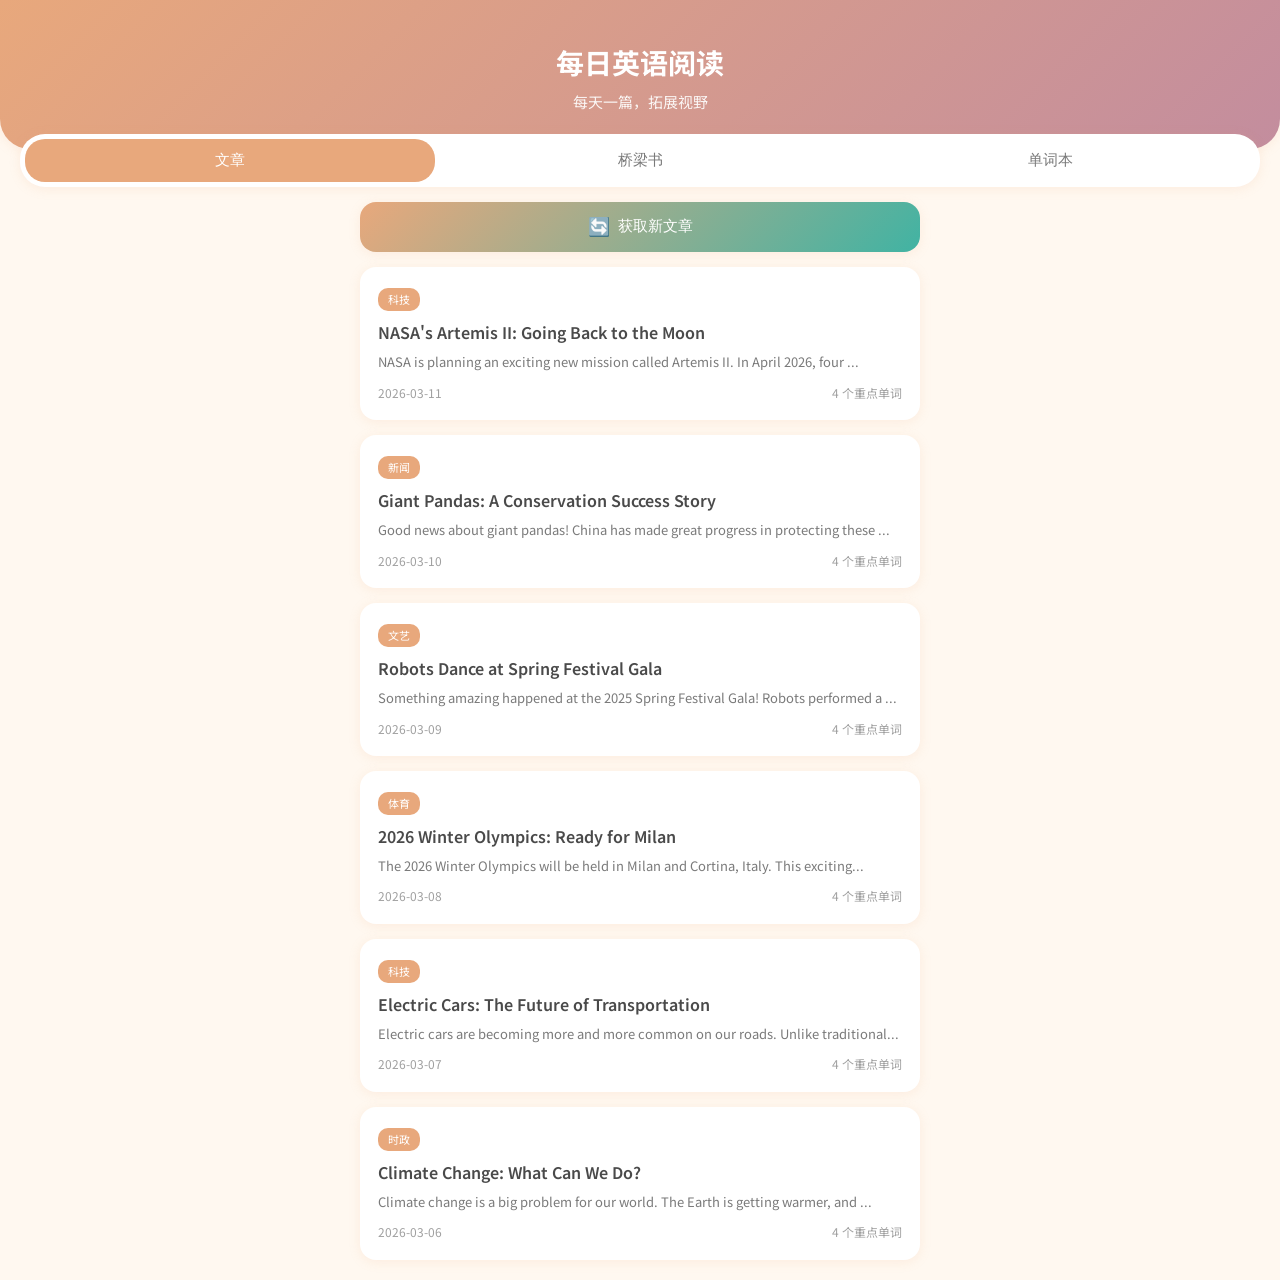
==== app-standalone.html @ ed85e1ba "调整字体大小，添加Junie B. Jones完整8章节" ====
<!DOCTYPE html>
<html lang="zh-CN">
<head>
    <meta charset="UTF-8">
    <meta name="viewport" content="width=device-width, initial-scale=1.0, maximum-scale=1.0, user-scalable=no">
    <title>每日英语阅读</title>
    <link rel="preconnect" href="https://fonts.googleapis.com">
    <link rel="preconnect" href="https://fonts.gstatic.com" crossorigin>
    <link href="https://fonts.googleapis.com/css2?family=Noto+Sans+SC:wght@300;400;500;700&display=swap" rel="stylesheet">
    <style>
/* 基础样式重置 */
* {
    margin: 0;
    padding: 0;
    box-sizing: border-box;
}

:root {
    /* 暖色调配色 */
    --primary-color: #E8A87C;
    --primary-dark: #D4956A;
    --secondary-color: #C38D9E;
    --accent-color: #41B3A3;
    --background-color: #FFF8F0;
    --card-bg: #FFFFFF;
    --text-primary: #4A4A4A;
    --text-secondary: #7A7A7A;
    --text-light: #A0A0A0;
    --border-color: #F0E6DA;
    --success-color: #7CB342;
    --error-color: #E57373;
    --shadow: 0 2px 12px rgba(232, 168, 124, 0.15);
}

body {
    font-family: 'Noto Sans SC', -apple-system, BlinkMacSystemFont, 'Segoe UI', Roboto, sans-serif;
    background-color: var(--background-color);
    color: var(--text-primary);
    line-height: 1.6;
    min-height: 100vh;
}

#app {
    max-width: 100%;
    min-height: 100vh;
}

/* 页面切换 */
.page {
    display: none;
    min-height: 100vh;
    padding-bottom: 20px;
}

.page.active {
    display: block;
}

/* 头部样式 */
.header {
    background: linear-gradient(135deg, var(--primary-color), var(--secondary-color));
    color: white;
    padding: 30px 20px 25px;
    text-align: center;
    border-radius: 0 0 30px 30px;
    box-shadow: var(--shadow);
}

.header h1 {
    font-size: 26px;
    font-weight: 700;
    margin-bottom: 5px;
}

.header .subtitle {
    font-size: 15px;
    opacity: 0.9;
}

.detail-header {
    display: flex;
    align-items: center;
    padding: 15px 20px;
    gap: 15px;
}

.detail-header h1 {
    font-size: 18px;
    flex: 1;
    text-align: left;
    white-space: nowrap;
    overflow: hidden;
    text-overflow: ellipsis;
}

.back-btn {
    background: rgba(255, 255, 255, 0.2);
    border: none;
    color: white;
    padding: 8px 12px;
    border-radius: 20px;
    font-size: 14px;
    cursor: pointer;
    white-space: nowrap;
}

.back-btn:active {
    background: rgba(255, 255, 255, 0.3);
}

/* 标签栏 */
.tab-bar {
    display: flex;
    background: var(--card-bg);
    margin: -15px 20px 15px;
    border-radius: 25px;
    padding: 5px;
    box-shadow: var(--shadow);
}

.tab-btn {
    flex: 1;
    padding: 12px;
    border: none;
    background: transparent;
    color: var(--text-secondary);
    font-size: 15px;
    font-weight: 500;
    border-radius: 20px;
    cursor: pointer;
    transition: all 0.3s ease;
}

.tab-btn.active {
    background: var(--primary-color);
    color: white;
}

/* 容器 */
.container {
    padding: 0 20px;
}

.hidden {
    display: none !important;
}

/* 文章列表 */
.articles-list {
    display: flex;
    flex-direction: column;
    gap: 15px;
}

.article-card {
    background: var(--card-bg);
    border-radius: 16px;
    padding: 18px;
    box-shadow: var(--shadow);
    cursor: pointer;
    transition: transform 0.2s ease, box-shadow 0.2s ease;
}

.article-card:active {
    transform: scale(0.98);
    box-shadow: 0 1px 8px rgba(232, 168, 124, 0.2);
}

.article-card .category-tag {
    display: inline-block;
    background: var(--primary-color);
    color: white;
    font-size: 11px;
    padding: 3px 10px;
    border-radius: 10px;
    margin-bottom: 10px;
}

.article-card h3 {
    font-size: 16px;
    font-weight: 600;
    margin-bottom: 8px;
    color: var(--text-primary);
    line-height: 1.4;
}

.article-card .preview {
    font-size: 13px;
    color: var(--text-secondary);
    display: -webkit-box;
    -webkit-line-clamp: 2;
    -webkit-box-orient: vertical;
    overflow: hidden;
    margin-bottom: 10px;
}

.article-card .meta {
    display: flex;
    justify-content: space-between;
    font-size: 12px;
    color: var(--text-light);
}

/* 文章详情页 */
.article-meta {
    display: flex;
    gap: 10px;
    margin-bottom: 15px;
    font-size: 13px;
}

.article-meta .category {
    background: var(--primary-color);
    color: white;
    padding: 3px 12px;
    border-radius: 12px;
}

.article-meta .date {
    color: var(--text-light);
    padding: 3px 0;
}

/* 音频播放器 */
.audio-player {
    background: var(--card-bg);
    border-radius: 16px;
    padding: 15px;
    margin-bottom: 20px;
    display: flex;
    align-items: center;
    gap: 12px;
    box-shadow: var(--shadow);
}

.play-btn {
    background: var(--primary-color);
    border: none;
    color: white;
    padding: 10px 18px;
    border-radius: 20px;
    font-size: 14px;
    cursor: pointer;
    white-space: nowrap;
    transition: background 0.3s ease;
}

.play-btn:active {
    background: var(--primary-dark);
}

.play-btn.playing {
    background: var(--secondary-color);
}

.progress-bar {
    flex: 1;
    height: 6px;
    background: var(--border-color);
    border-radius: 3px;
    overflow: hidden;
}

.progress {
    height: 100%;
    background: var(--primary-color);
    width: 0%;
    transition: width 0.1s linear;
}

.audio-player .time {
    font-size: 12px;
    color: var(--text-light);
    min-width: 40px;
}

/* 文章内容 */
.article-content {
    background: var(--card-bg);
    border-radius: 16px;
    padding: 20px;
    margin-bottom: 20px;
    box-shadow: var(--shadow);
    font-size: 18px;
    line-height: 1.8;
}

.article-content p {
    margin-bottom: 15px;
}

.article-content p:last-child {
    margin-bottom: 0;
}

.article-content .highlight-word {
    color: var(--primary-dark);
    font-weight: 500;
    cursor: pointer;
    border-bottom: 1px dashed var(--primary-color);
}

/* 翻译区域 */
.translation-section {
    margin-bottom: 20px;
}

.toggle-btn {
    width: 100%;
    background: var(--card-bg);
    border: 2px solid var(--border-color);
    color: var(--text-primary);
    padding: 12px;
    border-radius: 12px;
    font-size: 14px;
    cursor: pointer;
    transition: all 0.3s ease;
}

.toggle-btn:active {
    background: var(--border-color);
}

.toggle-btn.active {
    border-color: var(--primary-color);
    color: var(--primary-dark);
}

.translation-content {
    background: var(--card-bg);
    border-radius: 16px;
    padding: 20px;
    margin-top: 15px;
    font-size: 15px;
    line-height: 1.8;
    color: var(--text-secondary);
    box-shadow: var(--shadow);
}

/* 区块样式 */
.section {
    background: var(--card-bg);
    border-radius: 16px;
    padding: 20px;
    margin-bottom: 20px;
    box-shadow: var(--shadow);
}

.section-title {
    font-size: 16px;
    font-weight: 600;
    margin-bottom: 15px;
    color: var(--text-primary);
}

/* 单词列表 */
.words-list {
    display: flex;
    flex-direction: column;
    gap: 12px;
}

.word-item {
    display: flex;
    justify-content: space-between;
    align-items: center;
    padding: 12px;
    background: var(--background-color);
    border-radius: 12px;
}

.word-item .word-info {
    flex: 1;
}

.word-item .word {
    font-size: 16px;
    font-weight: 600;
    color: var(--primary-dark);
    cursor: pointer;
}

.word-item .word:hover {
    text-decoration: underline;
}

.word-item .phonetic {
    font-size: 12px;
    color: var(--text-light);
    margin-left: 8px;
}

.word-item .meaning {
    font-size: 13px;
    color: var(--text-secondary);
    margin-top: 4px;
}

.word-item .play-word-btn {
    background: transparent;
    border: none;
    color: var(--accent-color);
    font-size: 18px;
    cursor: pointer;
    padding: 4px 8px;
    margin-right: 8px;
    transition: transform 0.2s;
}

.word-item .play-word-btn:active {
    transform: scale(1.2);
}

.word-item .play-word-btn.playing {
    color: var(--primary-color);
    animation: pulse 0.5s infinite;
}

@keyframes pulse {
    0%, 100% { transform: scale(1); }
    50% { transform: scale(1.2); }
}

.word-item .add-btn {
    background: transparent;
    border: 1px solid var(--primary-color);
    color: var(--primary-color);
    padding: 6px 12px;
    border-radius: 15px;
    font-size: 12px;
    cursor: pointer;
    transition: all 0.3s ease;
}

.word-item .add-btn:active {
    background: var(--primary-color);
    color: white;
}

.word-item .add-btn.added {
    background: var(--success-color);
    border-color: var(--success-color);
    color: white;
}

/* 句型列表 */
.sentences-list {
    display: flex;
    flex-direction: column;
    gap: 15px;
}

.sentence-item {
    padding: 15px;
    background: var(--background-color);
    border-radius: 12px;
}

.sentence-item .english {
    font-size: 15px;
    color: var(--text-primary);
    margin-bottom: 8px;
    font-style: italic;
    display: flex;
    align-items: center;
    gap: 8px;
}

.sentence-item .english-text {
    flex: 1;
}

.sentence-item .play-sentence-btn {
    background: transparent;
    border: none;
    color: var(--accent-color);
    font-size: 18px;
    cursor: pointer;
    padding: 4px 8px;
    transition: transform 0.2s;
    flex-shrink: 0;
}

.sentence-item .play-sentence-btn:active {
    transform: scale(1.2);
}

.sentence-item .play-sentence-btn.playing {
    color: var(--primary-color);
    animation: pulse 0.5s infinite;
}

.sentence-item .chinese {
    font-size: 13px;
    color: var(--text-secondary);
}

.sentence-item .explanation {
    font-size: 12px;
    color: var(--accent-color);
    margin-top: 8px;
    padding-top: 8px;
    border-top: 1px dashed var(--border-color);
}

/* 题目列表 */
.questions-list {
    display: flex;
    flex-direction: column;
    gap: 20px;
}

.question-item {
    padding: 15px;
    background: var(--background-color);
    border-radius: 12px;
}

.question-item .question-text {
    font-size: 15px;
    font-weight: 500;
    margin-bottom: 12px;
}

.question-item .options {
    display: flex;
    flex-direction: column;
    gap: 8px;
}

.question-item .option {
    display: flex;
    align-items: center;
    padding: 10px 12px;
    background: var(--card-bg);
    border: 2px solid transparent;
    border-radius: 10px;
    cursor: pointer;
    transition: all 0.2s ease;
}

.question-item .option:active {
    background: var(--border-color);
}

.question-item .option.selected {
    border-color: var(--primary-color);
    background: rgba(232, 168, 124, 0.1);
}

.question-item .option.correct {
    border-color: var(--success-color);
    background: rgba(124, 179, 66, 0.1);
}

.question-item .option.wrong {
    border-color: var(--error-color);
    background: rgba(229, 115, 115, 0.1);
}

.question-item .option-label {
    display: inline-flex;
    justify-content: center;
    align-items: center;
    width: 24px;
    height: 24px;
    background: var(--border-color);
    border-radius: 50%;
    font-size: 12px;
    font-weight: 600;
    margin-right: 10px;
}

.option.selected .option-label {
    background: var(--primary-color);
    color: white;
}

.option.correct .option-label {
    background: var(--success-color);
    color: white;
}

.option.wrong .option-label {
    background: var(--error-color);
    color: white;
}

.submit-btn {
    width: 100%;
    background: var(--primary-color);
    border: none;
    color: white;
    padding: 14px;
    border-radius: 25px;
    font-size: 16px;
    font-weight: 500;
    cursor: pointer;
    margin-top: 20px;
    transition: background 0.3s ease;
}

.submit-btn:active {
    background: var(--primary-dark);
}

.result {
    text-align: center;
    padding: 15px;
    margin-top: 15px;
    border-radius: 12px;
    font-size: 15px;
}

.result.success {
    background: rgba(124, 179, 66, 0.1);
    color: var(--success-color);
}

.result.partial {
    background: rgba(232, 168, 124, 0.1);
    color: var(--primary-dark);
}

/* 单词本 */
.vocabulary-list {
    display: flex;
    flex-direction: column;
    gap: 12px;
}

.vocabulary-item {
    background: var(--card-bg);
    border-radius: 12px;
    padding: 15px;
    box-shadow: var(--shadow);
    display: flex;
    justify-content: space-between;
    align-items: center;
}

.vocabulary-item .word-info {
    flex: 1;
}

.vocabulary-item .word {
    font-size: 18px;
    font-weight: 600;
    color: var(--primary-dark);
    cursor: pointer;
}

.vocabulary-item .word:hover {
    text-decoration: underline;
}

.vocabulary-item .phonetic {
    font-size: 12px;
    color: var(--text-light);
    margin-left: 8px;
}

.vocabulary-item .meaning {
    font-size: 14px;
    color: var(--text-secondary);
    margin-top: 4px;
}

.vocabulary-item .play-word-btn {
    background: transparent;
    border: none;
    color: var(--accent-color);
    font-size: 20px;
    cursor: pointer;
    padding: 4px 8px;
    margin-right: 8px;
    transition: transform 0.2s;
}

.vocabulary-item .play-word-btn:active {
    transform: scale(1.2);
}

.vocabulary-item .play-word-btn.playing {
    color: var(--primary-color);
    animation: pulse 0.5s infinite;
}

.vocabulary-item .delete-btn {
    background: transparent;
    border: none;
    color: var(--error-color);
    font-size: 20px;
    cursor: pointer;
    padding: 5px 10px;
}

.empty-state {
    text-align: center;
    padding: 60px 20px;
    color: var(--text-light);
}

.empty-state .icon {
    font-size: 50px;
    margin-bottom: 15px;
}

.empty-state p {
    font-size: 14px;
}

/* 弹窗 */
.modal {
    position: fixed;
    top: 0;
    left: 0;
    right: 0;
    bottom: 0;
    background: rgba(0, 0, 0, 0.5);
    display: flex;
    justify-content: center;
    align-items: center;
    z-index: 1000;
    padding: 20px;
}

.modal-content {
    background: var(--card-bg);
    border-radius: 20px;
    padding: 25px;
    width: 100%;
    max-width: 350px;
    position: relative;
}

.close-btn {
    position: absolute;
    top: 15px;
    right: 15px;
    background: transparent;
    border: none;
    font-size: 24px;
    color: var(--text-light);
    cursor: pointer;
}

.word-detail .word {
    font-size: 24px;
    font-weight: 700;
    color: var(--primary-dark);
    margin-bottom: 5px;
}

.word-detail .phonetic {
    font-size: 14px;
    color: var(--text-light);
    margin-bottom: 15px;
}

.word-detail .meaning {
    font-size: 16px;
    color: var(--text-primary);
    margin-bottom: 15px;
    line-height: 1.6;
}

.word-detail .example {
    background: var(--background-color);
    padding: 12px;
    border-radius: 10px;
    font-size: 14px;
    color: var(--text-secondary);
    margin-bottom: 15px;
}

.word-detail .example strong {
    color: var(--primary-dark);
}

.add-word-btn {
    width: 100%;
    background: var(--primary-color);
    border: none;
    color: white;
    padding: 12px;
    border-radius: 20px;
    font-size: 15px;
    cursor: pointer;
    transition: background 0.3s ease;
}

.add-word-btn:active {
    background: var(--primary-dark);
}

.add-word-btn.added {
    background: var(--success-color);
}

/* 提示消息 */
.toast {
    position: fixed;
    bottom: 30px;
    left: 50%;
    transform: translateX(-50%);
    background: rgba(0, 0, 0, 0.8);
    color: white;
    padding: 12px 24px;
    border-radius: 25px;
    font-size: 14px;
    z-index: 1001;
    transition: opacity 0.3s ease;
}

/* 响应式调整 */
@media (min-width: 768px) {
    .header {
        padding: 40px 20px 35px;
    }
    
    .header h1 {
        font-size: 28px;
    }
    
    .container {
        max-width: 600px;
        margin: 0 auto;
    }
    
    .article-content {
        font-size: 17px;
    }
}

/* 动画 */
@keyframes fadeIn {
    from {
        opacity: 0;
        transform: translateY(10px);
    }
    to {
        opacity: 1;
        transform: translateY(0);
    }
}

.article-card, .vocabulary-item {
    animation: fadeIn 0.3s ease;
}

/* 获取新文章按钮 */
.refresh-btn {
    width: 100%;
    background: linear-gradient(135deg, var(--primary-color), var(--accent-color));
    border: none;
    color: white;
    padding: 14px 20px;
    border-radius: 16px;
    font-size: 15px;
    font-weight: 500;
    cursor: pointer;
    margin-bottom: 15px;
    display: flex;
    align-items: center;
    justify-content: center;
    gap: 8px;
    box-shadow: var(--shadow);
    transition: all 0.3s ease;
}

.refresh-btn:active {
    transform: scale(0.98);
}

.refresh-btn .refresh-icon {
    font-size: 18px;
}

.refresh-btn.loading .refresh-icon {
    animation: spin 1s linear infinite;
}

@keyframes spin {
    from { transform: rotate(0deg); }
    to { transform: rotate(360deg); }
}

/* 书籍列表 */
.books-list {
    display: flex;
    flex-direction: column;
    gap: 15px;
}

.book-card {
    background: var(--card-bg);
    border-radius: 16px;
    padding: 18px;
    box-shadow: var(--shadow);
    cursor: pointer;
    transition: transform 0.2s ease, box-shadow 0.2s ease;
    display: flex;
    gap: 15px;
}

.book-card:active {
    transform: scale(0.98);
}

.book-card .cover {
    width: 70px;
    height: 95px;
    border-radius: 8px;
    display: flex;
    align-items: center;
    justify-content: center;
    font-size: 28px;
    flex-shrink: 0;
}

.book-card .info {
    flex: 1;
    display: flex;
    flex-direction: column;
}

.book-card h3 {
    font-size: 16px;
    font-weight: 600;
    margin-bottom: 5px;
    color: var(--text-primary);
    line-height: 1.3;
}

.book-card .author {
    font-size: 12px;
    color: var(--text-light);
    margin-bottom: 6px;
}

.book-card .level {
    display: inline-block;
    background: var(--border-color);
    color: var(--text-secondary);
    font-size: 11px;
    padding: 3px 8px;
    border-radius: 8px;
    margin-bottom: 6px;
    width: fit-content;
}

.book-card .desc {
    font-size: 12px;
    color: var(--text-secondary);
    display: -webkit-box;
    -webkit-line-clamp: 2;
    -webkit-box-orient: vertical;
    overflow: hidden;
    line-height: 1.5;
}

/* 书籍详情页 */
.book-info-card {
    background: var(--card-bg);
    border-radius: 16px;
    padding: 20px;
    margin-bottom: 20px;
    box-shadow: var(--shadow);
    display: flex;
    gap: 15px;
}

.book-info-card .book-cover {
    width: 80px;
    height: 110px;
    border-radius: 10px;
    display: flex;
    align-items: center;
    justify-content: center;
    font-size: 32px;
    flex-shrink: 0;
}

.book-meta-info {
    flex: 1;
}

.book-meta-info h2 {
    font-size: 18px;
    font-weight: 600;
    margin-bottom: 5px;
    color: var(--text-primary);
}

.book-meta-info .book-author {
    font-size: 13px;
    color: var(--text-light);
    margin-bottom: 8px;
}

.book-meta-info .book-level {
    display: inline-block;
    background: var(--primary-color);
    color: white;
    font-size: 11px;
    padding: 3px 10px;
    border-radius: 10px;
    margin-bottom: 8px;
}

.book-meta-info .book-desc {
    font-size: 13px;
    color: var(--text-secondary);
    line-height: 1.6;
}

/* 章节列表 */
.chapters-list {
    display: flex;
    flex-direction: column;
    gap: 10px;
}

.chapter-item {
    background: var(--background-color);
    padding: 14px 16px;
    border-radius: 12px;
    display: flex;
    justify-content: space-between;
    align-items: center;
    cursor: pointer;
    transition: background 0.2s ease;
}

.chapter-item:active {
    background: var(--border-color);
}

.chapter-item .chapter-num {
    font-size: 12px;
    color: var(--text-light);
    margin-right: 10px;
}

.chapter-item .chapter-name {
    flex: 1;
    font-size: 14px;
    color: var(--text-primary);
}

.chapter-item .chapter-arrow {
    color: var(--text-light);
    font-size: 14px;
}

/* 章节内容 */
.chapter-content {
    background: var(--card-bg);
    border-radius: 16px;
    padding: 20px;
    margin-bottom: 20px;
    box-shadow: var(--shadow);
    font-size: 16px;
    line-height: 1.9;
}

.chapter-content p {
    margin-bottom: 18px;
    text-indent: 2em;
}

.chapter-content p:last-child {
    margin-bottom: 0;
}

.chapter-content .highlight-word {
    color: var(--primary-dark);
    font-weight: 500;
    cursor: pointer;
    border-bottom: 1px dashed var(--primary-color);
}

/* 章节导航 */
.chapter-nav {
    display: flex;
    gap: 10px;
    margin-bottom: 20px;
}

.nav-btn {
    flex: 1;
    background: var(--card-bg);
    border: 2px solid var(--border-color);
    color: var(--text-primary);
    padding: 12px;
    border-radius: 12px;
    font-size: 14px;
    cursor: pointer;
    transition: all 0.3s ease;
}

.nav-btn:active {
    background: var(--border-color);
}

.nav-btn:disabled {
    opacity: 0.5;
    cursor: not-allowed;
}

/* 新文章提示 */
.new-article-badge {
    display: inline-block;
    background: var(--error-color);
    color: white;
    font-size: 10px;
    padding: 2px 6px;
    border-radius: 8px;
    margin-left: 8px;
    animation: pulse 2s infinite;
}

@keyframes pulse {
    0%, 100% { opacity: 1; }
    50% { opacity: 0.6; }
}
    </style>
</head>
<body>
    <div id="app">
        <!-- 主页/文章列表 -->
        <div id="home-page" class="page active">
            <header class="header">
                <h1>每日英语阅读</h1>
                <p class="subtitle">每天一篇，拓展视野</p>
            </header>
            
            <div class="tab-bar">
                <button class="tab-btn active" data-tab="articles">文章</button>
                <button class="tab-btn" data-tab="books">桥梁书</button>
                <button class="tab-btn" data-tab="vocabulary">单词本</button>
            </div>
            
            <div id="articles-container" class="container">
                <button class="refresh-btn" id="refresh-articles">
                    <span class="refresh-icon">🔄</span> 获取新文章
                </button>
                <div class="articles-list" id="articles-list"></div>
            </div>
            
            <div id="books-container" class="container hidden">
                <div class="books-list" id="books-list"></div>
            </div>
            
            <div id="vocabulary-container" class="container hidden">
                <div class="vocabulary-list" id="vocabulary-list"></div>
            </div>
        </div>
        
        <!-- 书籍章节页 -->
        <div id="book-chapters-page" class="page">
            <header class="header detail-header">
                <button class="back-btn" id="back-from-chapters">← 返回</button>
                <h1 id="book-title"></h1>
            </header>
            
            <div class="container">
                <div class="book-info-card" id="book-info-card">
                    <div class="book-cover" id="book-cover"></div>
                    <div class="book-meta-info">
                        <h2 id="book-full-title"></h2>
                        <p class="book-author" id="book-author"></p>
                        <p class="book-level" id="book-level"></p>
                        <p class="book-desc" id="book-desc"></p>
                    </div>
                </div>
                
                <div class="section">
                    <h2 class="section-title">📖 章节目录</h2>
                    <div class="chapters-list" id="chapters-list"></div>
                </div>
            </div>
        </div>
        
        <!-- 章节阅读页 -->
        <div id="chapter-page" class="page">
            <header class="header detail-header">
                <button class="back-btn" id="back-from-chapter">← 返回</button>
                <h1 id="chapter-title"></h1>
            </header>
            
            <div class="container">
                <!-- 音频播放器 -->
                <div class="audio-player" id="chapter-audio-player">
                    <button class="play-btn" id="chapter-play-btn">▶ 播放音频</button>
                    <div class="progress-bar">
                        <div class="progress" id="chapter-audio-progress"></div>
                    </div>
                    <span class="time" id="chapter-audio-time">0:00</span>
                </div>
                
                <div class="chapter-content" id="chapter-content"></div>
                
                <div class="chapter-nav">
                    <button class="nav-btn" id="prev-chapter">← 上一章</button>
                    <button class="nav-btn" id="next-chapter">下一章 →</button>
                </div>
                
                <!-- 重点单词 -->
                <div class="section">
                    <h2 class="section-title">📚 重点单词</h2>
                    <div class="words-list" id="chapter-words-list"></div>
                </div>
            </div>
        </div>
        
        <!-- 文章详情页 -->
        <div id="detail-page" class="page">
            <header class="header detail-header">
                <button class="back-btn" id="back-btn">← 返回</button>
                <h1 id="detail-title"></h1>
            </header>
            
            <div class="container">
                <div class="article-meta">
                    <span class="category" id="detail-category"></span>
                    <span class="date" id="detail-date"></span>
                </div>
                
                <!-- 音频播放器 -->
                <div class="audio-player">
                    <button class="play-btn" id="play-btn">▶ 播放音频</button>
                    <div class="progress-bar">
                        <div class="progress" id="audio-progress"></div>
                    </div>
                    <span class="time" id="audio-time">0:00</span>
                </div>
                
                <!-- 文章内容 -->
                <div class="article-content" id="article-content"></div>
                
                <!-- 中文翻译 -->
                <div class="translation-section">
                    <button class="toggle-btn" id="toggle-translation">查看中文翻译 ▼</button>
                    <div class="translation-content hidden" id="translation-content"></div>
                </div>
                
                <!-- 重点单词 -->
                <div class="section">
                    <h2 class="section-title">📚 重点单词</h2>
                    <div class="words-list" id="words-list"></div>
                </div>
                
                <!-- 重点句型 -->
                <div class="section">
                    <h2 class="section-title">✨ 重点句型</h2>
                    <div class="sentences-list" id="sentences-list"></div>
                </div>
                
                <!-- 题目 -->
                <div class="section">
                    <h2 class="section-title">📝 阅读理解</h2>
                    <div class="questions-list" id="questions-list"></div>
                    <button class="submit-btn" id="submit-answers">提交答案</button>
                    <div class="result hidden" id="quiz-result"></div>
                </div>
            </div>
        </div>
    </div>
    
    <!-- 单词详情弹窗 -->
    <div class="modal hidden" id="word-modal">
        <div class="modal-content">
            <button class="close-btn" id="close-modal">×</button>
            <div class="word-detail" id="word-detail"></div>
            <button class="add-word-btn" id="add-word-btn">加入单词本</button>
        </div>
    </div>
    
    <!-- 提示消息 -->
    <div class="toast hidden" id="toast"></div>
    
    <script>
// ========== 桥梁书/初章书数据 ==========
const books = [
    {
        id: 1,
        title: "Magic Tree House #1",
        titleZh: "神奇树屋：恐龙谷大冒险",
        author: "Mary Pope Osborne",
        level: "蓝思 380L | AR 2.6",
        cover: "🌳",
        coverColor: "#4CAF50",
        description: "Jack和Annie发现了一个神奇的树屋，里面装满了书。当他们打开一本关于恐龙的书时，树屋带着他们回到了恐龙时代！",
        chapters: [
            {
                id: 1,
                title: "Into the Woods",
                titleZh: "进入森林",
                content: `<p>"Help! A monster!" said Annie.</p>
<p>"Yeah, sure," said Jack. "A real monster in Frog Creek, Pennsylvania."</p>
<p>"Run, Jack!" said Annie. She ran up the road.</p>
<p>Oh brother! thought Jack. This is what he got for spending time with his seven-year-old sister.</p>
<p>Annie was always making things up. She was always pretending. Jack sighed. "This better be good," he said.</p>
<p>Jack left the road and headed into the woods. The trees were lit with a golden late-afternoon light.</p>
<p>"Come here!" called Annie.</p>
<p>There she was standing under a tall oak tree. "Look," she said. She was pointing at a rope ladder. The longest rope ladder Jack had ever seen.</p>
<p>"Wow," he whispered. The ladder went all the way up to the top of the tree. There, at the very top, was a tree house.</p>`,
                words: [
                    { word: "monster", phonetic: "/ˈmɒnstər/", meaning: "怪物，怪兽", example: "The monster in the story was scary." },
                    { word: "pretending", phonetic: "/prɪˈtendɪŋ/", meaning: "假装", example: "She was pretending to be a princess." },
                    { word: "whispered", phonetic: "/ˈwɪspərd/", meaning: "低语，耳语", example: "He whispered a secret to me." }
                ]
            },
            {
                id: 2,
                title: "The Monster",
                titleZh: "怪物",
                content: `<p>"Where did it come from?" asked Annie.</p>
<p>"I don't know," said Jack. He looked around. The tree house was filled with books. There were books about flowers, birds, and animals from all over the world.</p>
<p>"Look at this!" said Annie. She held up a book about dinosaurs. On the cover was a picture of a Pteranodon. It was a flying reptile.</p>
p>"I wish I could see a real Pteranodon," said Annie.</p>
<p>Suddenly, the wind began to blow. The tree house started to spin! It spun faster and faster!</p>
<p>Jack squeezed his eyes shut. He held on tight to Annie.</p>
<p>Then everything was still. Absolutely still.</p>`,
                words: [
                    { word: "reptile", phonetic: "/ˈreptaɪl/", meaning: "爬行动物", example: "A snake is a reptile." },
                    { word: "squeeze", phonetic: "/skwiːz/", meaning: "紧握，挤压", example: "She squeezed my hand." },
                    { word: "absolutely", phonetic: "/ˌæbsəˈluːtli/", meaning: "绝对地，完全地", example: "It was absolutely quiet." }
                ]
            },
            {
                id: 3,
                title: "Where Is Here?",
                titleZh: "这是哪里？",
                content: `<p>Jack opened his eyes. He looked out the window. The sky was different. The trees were different.</p>
<p>"Where are we?" asked Annie.</p>
<p>Jack looked down at the ground. Below them was a nest. In the nest were two baby dinosaurs. And next to the nest was the mother dinosaur.</p>
<p>It was a Triceratops! A real Triceratops!</p>
<p>"We're in the time of the dinosaurs!" said Jack. "The book took us back in time!"</p>
<p>Annie started down the rope ladder. "Wait!" called Jack. "We have to be careful!"</p>
<p>But Annie was already on the ground. She walked toward the Triceratops. "Hi, dinosaur!" she said.</p>`,
                words: [
                    { word: "Triceratops", phonetic: "/traɪˈserətɒps/", meaning: "三角龙", example: "A Triceratops has three horns." },
                    { word: "careful", phonetic: "/ˈkeərfl/", meaning: "小心的，谨慎的", example: "Be careful when you cross the road." },
                    { word: "toward", phonetic: "/təˈwɔːrd/", meaning: "朝向，向着", example: "She walked toward the door." }
                ]
            }
        ]
    },
    {
        id: 2,
        title: "How to Train Your Dragon #1",
        titleZh: "驯龙高手",
        author: "Cressida Cowell",
        level: "蓝思 910L | AR 6.3",
        cover: "🐉",
        coverColor: "#2196F3",
        description: "Hiccup Horrendous Haddock III是一个维京部落的王子。他必须捕捉并训练一条龙才能成为真正的维京战士。但他的龙Toothless是最小、最不听话的龙！",
        chapters: [
            {
                id: 1,
                title: "First Catch Your Dragon",
                titleZh: "首先，捕捉你的龙",
                content: `<p>There were dragons when I was a boy. They were the most terrifying creatures in the world.</p>
<p>My name is Hiccup Horrendous Haddock the Third. I am a Viking. I live on the Isle of Berk, a small island in the cold North Sea.</p>
<p>In our tribe, the Hooligan Tribe, catching a dragon is very important. Every boy must catch a dragon when he is ten years old. Then he must train it. If he cannot do this, he cannot be a member of the tribe.</p>
<p>My father is Stoick the Vast. He is the Chief of the Hooligan Tribe. He is very big and very strong. He has a big red beard.</p>
<p>I am not like my father. I am small. I am not very strong. I cannot fight very well. But I am very good at talking to dragons.</p>`,
                words: [
                    { word: "terrifying", phonetic: "/ˈterɪfaɪɪŋ/", meaning: "令人恐惧的", example: "The dragon was terrifying." },
                    { word: "tribe", phonetic: "/traɪb/", meaning: "部落", example: "The Viking tribe lived by the sea." },
                    { word: "member", phonetic: "/ˈmembər/", meaning: "成员", example: "He became a member of the team." }
                ]
            },
            {
                id: 2,
                title: "Inside the Dragon Nursery",
                titleZh: "在龙穴里",
                content: `<p>The dragon nursery was a dark, scary cave. The dragons were sleeping inside. We had to be very quiet.</p>
<p>"Remember," whispered Fishlegs, my best friend, "don't wake them up!"</p>
<p>I crept into the cave. It smelled of dragon breath and old fish. I could hear the dragons snoring.</p>
<p>I reached into a hole in the wall. I felt something smooth and round. An egg? No, it was too warm. It was a sleeping dragon!</p>
<p>I held my breath. The dragon opened one eye. It looked at me. It was very small for a dragon. It was the smallest dragon I had ever seen.</p>
<p>"Please don't scream," I whispered to the dragon. "I'm going to take you home."</p>`,
                words: [
                    { word: "nursery", phonetic: "/ˈnɜːrsəri/", meaning: "育儿室，保育室", example: "The baby dragons stayed in the nursery." },
                    { word: "whispered", phonetic: "/ˈwɪspərd/", meaning: "低声说", example: "She whispered a secret." },
                    { word: "crept", phonetic: "/krept/", meaning: "爬行，潜行(creep的过去式)", example: "The cat crept quietly." }
                ]
            }
        ]
    },
    {
        id: 3,
        title: "Nate the Great",
        titleZh: "大侦探内特",
        author: "Marjorie Weinman Sharmat",
        level: "蓝思 470L | AR 2.0",
        cover: "🔍",
        coverColor: "#FF9800",
        description: "Nate是一个小侦探。他喜欢吃煎饼，喜欢独自工作。当他的朋友Annie丢失了一张重要照片时，Nate开始了一场有趣的调查！",
        chapters: [
            {
                id: 1,
                title: "The Case Begins",
                titleZh: "案件开始",
                content: `<p>My name is Nate the Great. I am a detective. I find things that are lost.</p>
<p>I have a dog. His name is Sludge. He is a great help to me.</p>
<p>One morning, I was eating breakfast. I was having pancakes. I like pancakes very much. Sludge was eating his breakfast too.</p>
<p>Then the telephone rang. It was my friend Annie.</p>
<p>"Nate!" she said. "I need your help! I lost something!"</p>
<p>"What did you lose?" I asked.</p>
<p>"I lost a picture," said Annie. "Can you help me find it?"</p>
<p>"Of course," I said. "I, Nate the Great, will find your picture."</p>`,
                words: [
                    { word: "detective", phonetic: "/dɪˈtektɪv/", meaning: "侦探", example: "The detective solved the mystery." },
                    { word: "lost", phonetic: "/lɒst/", meaning: "丢失的", example: "I lost my keys yesterday." },
                    { word: "breakfast", phonetic: "/ˈbrekfəst/", meaning: "早餐", example: "I have eggs for breakfast." }
                ]
            },
            {
                id: 2,
                title: "The Investigation",
                titleZh: "调查",
                content: `<p>I went to Annie's house. I looked for clues.</p>
<p>"Tell me about the picture," I said to Annie.</p>
<p>"It was a picture of my dog, Fang," she said. "I painted it myself. It was a very good picture."</p>
<p>"When did you last see it?" I asked.</p>
<p>"Yesterday," said Annie. "I left it on my front porch."</p>
<p>I walked to the porch. I looked around. I saw something on the ground. It was a piece of paper. It was part of a painting.</p>
<p>"A clue!" I said. "The case of the missing picture has begun!"</p>`,
                words: [
                    { word: "investigation", phonetic: "/ɪnˌvestɪˈɡeɪʃn/", meaning: "调查", example: "The investigation took three days." },
                    { word: "clue", phonetic: "/kluː/", meaning: "线索", example: "The detective found a clue." },
                    { word: "porch", phonetic: "/pɔːrtʃ/", meaning: "门廊，走廊", example: "She sat on the porch." }
                ]
            }
        ]
    },
    {
        id: 4,
        title: "Magic School Bus #1",
        titleZh: "神奇校车：探索宇宙",
        author: "Joanna Cole",
        level: "蓝思 480L | AR 3.3",
        cover: "🚌",
        coverColor: "#9C27B0",
        description: "Ms. Frizzle老师的校车是神奇的！一天，她带着全班同学进入了太阳系。他们真的在太空中旅行，参观了所有的行星！",
        chapters: [
            {
                id: 1,
                title: "Ms. Frizzle's Class",
                titleZh: "Frizzle老师的班级",
                content: `<p>Hi, I'm Tim. I'm in Ms. Frizzle's class at Walkerville School. Ms. Frizzle is the strangest teacher in the world.</p>
<p>She has crazy red hair. She wears funny dresses. Her earrings are always shaped like something from her lessons.</p>
<p>Today we were studying the solar system. "Class," said Ms. Frizzle, "we're going on a field trip!"</p>
<p>We all groaned. Field trips with Ms. Frizzle were always... interesting.</p>
<p>"Where are we going?" asked Keesha.</p>
<p>"To see the planets!" said Ms. Frizzle with a big smile. "All of them!"</p>
<p>We walked outside to the school bus. But this was no ordinary bus. It was the Magic School Bus!</p>`,
                words: [
                    { word: "strange", phonetic: "/streɪndʒ/", meaning: "奇怪的", example: "The strange noise scared me." },
                    { word: "solar system", phonetic: "/ˈsoʊlər ˈsɪstəm/", meaning: "太阳系", example: "Earth is in the solar system." },
                    { word: "ordinary", phonetic: "/ˈɔːrdəneri/", meaning: "普通的", example: "This is no ordinary day." }
                ]
            },
            {
                id: 2,
                title: "Blast Off!",
                titleZh: "发射！",
                content: `<p>"Seat belts, everyone!" called Ms. Frizzle. We all buckled up.</p>
<p>Then the bus started to shake. WHOOSH! We were flying! The bus turned into a rocket ship!</p>
<p>"We're going into space!" shouted Arnold. He looked a little green.</p>
<p>Through the windows, we could see Earth getting smaller and smaller. It looked like a beautiful blue marble.</p>
<p>"Look!" said Dorothy Ann. "That's the Moon!"</p>
<p>The Moon was big and gray. It had many craters. "The Moon has no air," said Ms. Frizzle. "And no water."</p>
<p>"What's next?" asked Carlos.</p>
<p>"The planets!" said Ms. Frizzle. "Hold on tight!"</p>`,
                words: [
                    { word: "rocket", phonetic: "/ˈrɒkɪt/", meaning: "火箭", example: "The rocket launched into space." },
                    { word: "crater", phonetic: "/ˈkreɪtər/", meaning: "火山口，陨石坑", example: "The Moon has many craters." },
                    { word: "marble", phonetic: "/ˈmɑːrbl/", meaning: "弹珠，大理石", example: "Earth looks like a blue marble." }
                ]
            }
        ]
    },
    {
        id: 5,
        title: "The Boxcar Children #1",
        titleZh: "棚车少年：神秘小屋",
        author: "Gertrude Chandler Warner",
        level: "蓝思 480L | AR 3.1",
        cover: "🏠",
        coverColor: "#795548",
        description: "Henry、Jessie、Violet和Benny四兄妹失去了父母。他们不想和脾气暴躁的爷爷一起生活，于是决定自己照顾自己。他们发现了一辆废弃的棚车，把它变成了温暖的家！",
        chapters: [
            {
                id: 1,
                title: "The Four Children",
                titleZh: "四个孩子",
                content: `<p>Once there were four children. Their names were Henry, Jessie, Violet, and Benny.</p>
<p>They were orphans. They had no mother or father. They only had each other.</p>
<p>One night, they ran away from the bakery. They did not want to live with their grandfather. They had heard he was a mean old man.</p>
<p>"We must find a place to sleep," said Henry. He was the oldest. He was fourteen.</p>
<p>"I saw a bakery," said Jessie. "Maybe they will let us sleep there."</p>
<p>They walked to the bakery. It was a small building. The baker's wife opened the door.</p>
<p>"What do you want?" she asked.</p>
<p>"We are hungry," said Henry. "And we have no place to sleep."</p>`,
                words: [
                    { word: "orphan", phonetic: "/ˈɔːrfən/", meaning: "孤儿", example: "The orphan lived with her aunt." },
                    { word: "bakery", phonetic: "/ˈbeɪkəri/", meaning: "面包店", example: "The bakery smells wonderful." },
                    { word: "mean", phonetic: "/miːn/", meaning: "刻薄的，吝啬的", example: "Don't be mean to your sister." }
                ]
            },
            {
                id: 2,
                title: "The Boxcar",
                titleZh: "棚车",
                content: `<p>Next morning, the children left the bakery early. They walked through the woods.</p>
<p>"Look!" cried Benny. "What is that?"</p>
<p>It was an old boxcar. It was sitting on old, rusty tracks in the middle of the forest.</p>
<p>"This could be our home!" said Jessie.</p>
<p>Henry opened the door. Inside, it was dusty and dirty. But it was dry.</p>
<p>"We can live here," said Violet. "We can make it nice."</p>
<p>They found old things in the woods. They found a bent nail. They found some old cups. They found straw for beds.</p>
<p>"We are the Boxcar Children now," said Henry with a smile.</p>`,
                words: [
                    { word: "rusty", phonetic: "/ˈrʌsti/", meaning: "生锈的", example: "The rusty old car sat in the yard." },
                    { word: "dusty", phonetic: "/ˈdʌsti/", meaning: "布满灰尘的", example: "The attic was dusty and dark." },
                    { word: "straw", phonetic: "/strɔː/", meaning: "稻草", example: "The farmer used straw for the animals." }
                ]
            }
        ]
    },
    {
        id: 6,
        title: "Junie B. Jones #1: The Stupid Smelly Bus",
        titleZh: "Junie B. Jones：又臭又蠢的校车",
        author: "Barbara Park",
        level: "蓝思 380L | AR 2.1",
        cover: "👧",
        coverColor: "#E91E63",
        description: "Junie B. Jones是一个活泼的幼儿园小朋友。她马上要上幼儿园了！但是她有点害怕坐校车。校车上会有可怕的事情发生吗？",
        chapters: [
            {
                id: 1,
                title: "Chapter 1: The First Day",
                titleZh: "第一章：第一天",
                content: `<p>My name is Junie B. Jones. The B stands for Beatrice. Except I don't like Beatrice. I just like B. and that's all.</p>
<p>I am almost six years old. I am going to kindergarten! I am going there in the stupid smelly bus.</p>
<p>Only I am not going on the bus today. Today is my first day of school. And Mother is driving me.</p>
<p>"Are you excited about your first day?" asked Mother.</p>
<p>"Yes," I said. "Only I am a little scared too."</p>
<p>Mother stopped the car. She turned around and looked at me.</p>
<p>"What are you scared of, Junie B.?" she asked.</p>
<p>"I don't know," I said. "I am just scared of school, I think."</p>
<p>Mother smiled. "There's nothing to be scared of," she said. "School will be fun! You'll make lots of new friends. And you'll learn lots of new things."</p>
<p>"Okay," I said. "But what if I don't like the new things?"</p>
<p>Mother laughed. "You'll like them," she said. "I promise."</p>
<p>Then she drove me to school. And she walked me to my classroom. And she stayed with me for a while.</p>
<p>But then she had to go to work.</p>
<p>"Bye, Junie B.!" she said. "Have a wonderful day! I'll see you after school!"</p>
<p>"Bye," I said. "I love you."</p>
<p>"I love you too," said Mother.</p>
<p>Then she left. And I was at school all by myself.</p>`,
                words: [
                    { word: "kindergarten", phonetic: "/ˈkɪndərɡɑːrtən/", meaning: "幼儿园", example: "I go to kindergarten every day." },
                    { word: "scared", phonetic: "/skerd/", meaning: "害怕的", example: "I'm scared of the dark." },
                    { word: "promise", phonetic: "/ˈprɑːmɪs/", meaning: "承诺，保证", example: "I promise to be good." }
                ]
            },
            {
                id: 2,
                title: "Chapter 2: My Teacher",
                titleZh: "第二章：我的老师",
                content: `<p>My teacher's name is Mrs. She has another name too. But I just like Mrs. and that's all.</p>
<p>Mrs. is very nice. She has soft hair. And she smells like flowers.</p>
<p>"Class, this is Junie B. Jones," she said. "She is a new student. Let's all make her feel welcome."</p>
<p>Everyone looked at me. I waved at them. "Hi," I said.</p>
<p>"Hi, Junie B.!" they all said back.</p>
<p>Then Mrs. showed me where to sit. It was at a table with three other children.</p>
<p>"This is Lucille," said Mrs. "And this is Charlotte. And this is Paulie Allen Puffer."</p>
<p>I looked at them. Lucille had curly hair. Charlotte had a bow in her hair. And Paulie Allen Puffer had a runny nose.</p>
<p>"Paulie Allen Puffer has a runny nose," I said.</p>
<p>"Junie B.!" said Mrs. "That's not polite."</p>
<p>"But it's true," I said. "Look. It's running right now."</p>
<p>Paulie Allen Puffer wiped his nose on his sleeve.</p>
<p>"Eew!" I said. "That's disgusting!"</p>
<p>"Junie B.!" said Mrs. again. "Please be nice to your new friends."</p>
<p>I didn't say anything else. I just sat in my chair. And I waited for school to be over.</p>`,
                words: [
                    { word: "welcome", phonetic: "/ˈwelkəm/", meaning: "欢迎", example: "You are welcome here." },
                    { word: "polite", phonetic: "/pəˈlaɪt/", meaning: "有礼貌的", example: "Please be polite to guests." },
                    { word: "disgusting", phonetic: "/dɪsˈɡʌstɪŋ/", meaning: "恶心的", example: "That's disgusting!" }
                ]
            },
            {
                id: 3,
                title: "Chapter 3: The Cafeteria",
                titleZh: "第三章：食堂",
                content: `<p>At lunchtime, Mrs. took us to the cafeteria. It was a big room with lots of tables.</p>
<p>"This is where we eat lunch," said Mrs. "You can buy lunch at school. Or you can bring lunch from home."</p>
<p>I looked around. The cafeteria was very noisy. There were big kids there too. Fifth graders!</p>
<p>"Those are big kids," I told Lucille.</p>
<p>"I know," said Lucille. "My brother is a fifth grader. He's very big."</p>
<p>I looked at the fifth graders. They were very tall. And loud. And scary.</p>
<p>"I don't like big kids," I said.</p>
<p>"Don't worry," said Lucille. "They won't bother us."</p>
<p>We got in line for lunch. I bought a cheese sandwich and chocolate milk.</p>
<p>"Yum," I said. "I love chocolate milk."</p>
<p>"Me too," said Lucille. "It's my favorite."</p>
<p>We sat down at a table. I opened my milk. I took a big drink.</p>
<p>"Ahh," I said. "That's good."</p>
<p>Then I looked at my sandwich. It had crusts on it.</p>
<p>"I don't like crusts," I said.</p>
<p>"I do," said Charlotte. "You can give them to me."</p>
<p>So I gave her my crusts. And I ate the middle part. It was a good lunch.</p>`,
                words: [
                    { word: "cafeteria", phonetic: "/ˌkæfəˈtɪriə/", meaning: "食堂，自助餐厅", example: "We eat lunch in the cafeteria." },
                    { word: "noisy", phonetic: "/ˈnɔɪzi/", meaning: "吵闹的", example: "The classroom is very noisy." },
                    { word: "crusts", phonetic: "/krʌsts/", meaning: "面包皮", example: "I don't like the crusts on bread." }
                ]
            },
            {
                id: 4,
                title: "Chapter 4: The Stupid Smelly Bus",
                titleZh: "第四章：又臭又蠢的校车",
                content: `<p>After lunch, we had rest time. We lay on mats on the floor. And we had to be quiet.</p>
<p>I didn't want to rest. I wanted to play. But Mrs. said everyone has to rest.</p>
<p>"Close your eyes, Junie B.," she said. "Try to sleep."</p>
<p>I closed my eyes. But I didn't sleep. I just thought about things.</p>
<p>I thought about Mother. I thought about my dog Tickle. I thought about the stupid smelly bus.</p>
<p>The bus! I forgot about the bus!</p>
<p>After school, I have to ride the bus home. All by myself!</p>
<p>I opened my eyes. I felt scared again.</p>
<p>"Mrs.?" I whispered. "I don't want to ride the bus."</p>
<p>"Shh," said Mrs. "It's rest time."</p>
<p>"But I'm scared of the bus," I said.</p>
<p>"We'll talk about it later," said Mrs. "Now close your eyes."</p>
<p>I closed my eyes. But I couldn't rest. I was too worried about the bus.</p>
<p>What if the bus driver is mean? What if there are mean kids on the bus? What if I get lost?</p>
<p>I didn't want to ride the stupid smelly bus. Not ever.</p>`,
                words: [
                    { word: "rest", phonetic: "/rest/", meaning: "休息", example: "I need to rest for a while." },
                    { word: "worried", phonetic: "/ˈwʌrid/", meaning: "担心的", example: "I'm worried about the test." },
                    { word: "mean", phonetic: "/miːn/", meaning: "刻薄的，凶的", example: "The bully is very mean." }
                ]
            },
            {
                id: 5,
                title: "Chapter 5: Hide and Seek",
                titleZh: "第五章：捉迷藏",
                content: `<p>After rest time, we played outside. We played hide and seek.</p>
<p>I love hide and seek! I am very good at hiding.</p>
<p>"I'll be it!" shouted Paulie Allen Puffer.</p>
<p>"No, I'll be it!" shouted another boy.</p>
<p>They started to fight. Mrs. made them take turns.</p>
<p>"Junie B., you hide first," said Mrs.</p>
<p>I ran to find a hiding place. I looked behind a tree. Too small. I looked behind the slide. Too many kids there.</p>
<p>Then I saw the perfect place! The supply closet!</p>
<p>I opened the door. It was dark inside. But I wasn't scared. I am brave.</p>
<p>I went inside and closed the door. It was very quiet. And dark. And perfect!</p>
<p>I waited for someone to find me. I waited and waited.</p>
<p>No one came.</p>
<p>I waited more. Still no one came.</p>
<p>"Hello?" I called. "I'm in here!"</p>
<p>No one answered.</p>
<p>I started to feel scared. It was too dark. And too quiet.</p>
<p>I tried to open the door. But it was stuck!</p>
<p>"Help!" I shouted. "I'm stuck! Help me!"</p>`,
                words: [
                    { word: "closet", phonetic: "/ˈklɑːzɪt/", meaning: "储藏室，壁橱", example: "My clothes are in the closet." },
                    { word: "brave", phonetic: "/breɪv/", meaning: "勇敢的", example: "The brave firefighter saved the cat." },
                    { word: "stuck", phonetic: "/stʌk/", meaning: "卡住的", example: "The door is stuck. I can't open it." }
                ]
            },
            {
                id: 6,
                title: "Chapter 6: I Get Found",
                titleZh: "第六章：我被找到了",
                content: `<p>I banged on the door. "Help!" I shouted. "I'm stuck in the closet!"</p>
<p>I heard footsteps. Then the door opened. It was Mrs.!</p>
<p>"Junie B.!" she said. "What are you doing in there?"</p>
<p>"I was playing hide and seek," I said. "And I got stuck."</p>
<p>Mrs. hugged me. "You scared us!" she said. "We couldn't find you anywhere!"</p>
<p>"I was hiding very good," I said.</p>
<p>"Yes, you were," said Mrs. "Too good! Don't hide in the closet again, okay?"</p>
<p>"Okay," I said.</p>
<p>Then the bell rang. School was over!</p>
<p>"Everyone line up for the bus!" called Mrs.</p>
<p>The bus! I forgot about the bus again!</p>
<p>"Mrs.?" I said. "I don't want to ride the bus. Can't Mother pick me up?"</p>
<p>"Your mother is at work," said Mrs. "You have to ride the bus today."</p>
<p>"But I'm scared," I said.</p>
<p>Mrs. knelt down. She looked at me. "There's nothing to be scared of," she said. "The bus driver is very nice. And you'll sit with Lucille. She rides your bus."</p>
<p>I looked at Lucille. She smiled at me.</p>
<p>"Come on, Junie B.," she said. "I'll sit with you."</p>
<p>"Okay," I said. "But I'm still a little scared."</p>`,
                words: [
                    { word: "banged", phonetic: "/bæŋd/", meaning: "猛敲", example: "He banged on the door." },
                    { word: "footsteps", phonetic: "/ˈfʊtsteps/", meaning: "脚步声", example: "I heard footsteps behind me." },
                    { word: "knelt", phonetic: "/nelt/", meaning: "跪下", example: "She knelt down to tie her shoe." }
                ]
            },
            {
                id: 7,
                title: "Chapter 7: The Bus Ride",
                titleZh: "第七章：坐校车",
                content: `<p>I got on the bus with Lucille. It was big and yellow. And it smelled funny.</p>
<p>"That's why I call it the stupid smelly bus," I said.</p>
<p>Lucille laughed. "It does smell a little," she said.</p>
<p>We sat down in a seat. The bus started to move.</p>
<p>"Hold on tight!" said Lucille.</p>
<p>I held on tight. The bus went bump, bump, bump down the road.</p>
<p>"This is fun!" I said.</p>
<p>"I know!" said Lucille. "I love the bus!"</p>
<p>I looked out the window. We passed a park. We passed a store. We passed lots of houses.</p>
<p>"Which one is your house?" I asked.</p>
<p>"That one!" said Lucille. She pointed to a blue house.</p>
<p>"I live in a yellow house," I said.</p>
<p>"Yellow is my favorite color," said Lucille.</p>
<p>"Mine too!" I said.</p>
<p>We were best friends!</p>
<p>The bus stopped at Lucille's house. She got off.</p>
<p>"Bye, Junie B.!" she said. "See you tomorrow!"</p>
<p>"Bye!" I said.</p>
<p>Then the bus drove to my house. Mother was waiting for me.</p>
<p>"How was your first day?" she asked.</p>
<p>"It was good," I said. "I love kindergarten!"</p>`,
                words: [
                    { word: "tight", phonetic: "/taɪt/", meaning: "紧紧地", example: "Hold on tight!" },
                    { word: "bump", phonetic: "/bʌmp/", meaning: "颠簸", example: "The car went bump over the rock." },
                    { word: "favorite", phonetic: "/ˈfeɪvərɪt/", meaning: "最喜欢的", example: "Blue is my favorite color." }
                ]
            },
            {
                id: 8,
                title: "Chapter 8: The Next Day",
                titleZh: "第八章：第二天",
                content: `<p>The next morning, I was ready for school early again.</p>
<p>"I'm ready!" I told Mother. "I'm ready right now!"</p>
<p>"Do you want to ride the bus today?" asked Mother.</p>
<p>"Yes!" I said. "I love the bus! It's not stupid or smelly anymore!"</p>
<p>Mother laughed. "What changed your mind?"</p>
<p>"I sat with Lucille," I said. "She's my best friend. And the bus is fun when you have a friend."</p>
<p>"That's wonderful," said Mother.</p>
<p>The bus came. I ran to the door.</p>
<p>"Bye, Mother!" I said. "I love you!"</p>
<p>"I love you too!" said Mother. "Have a good day!"</p>
<p>I got on the bus. Lucille was already there. She saved me a seat!</p>
<p>"Hi, Junie B.!" she said.</p>
<p>"Hi, Lucille!" I said.</p>
<p>We sat together. The bus started to move. Bump, bump, bump!</p>
<p>I love the stupid smelly bus!</p>
<p>Well, maybe it's not so stupid. And maybe it's not so smelly.</p>
<p>But I still like to call it that. Just because.</p>
<p>The End</p>`,
                words: [
                    { word: "morning", phonetic: "/ˈmɔːrnɪŋ/", meaning: "早上", example: "I wake up in the morning." },
                    { word: "changed", phonetic: "/tʃeɪndʒd/", meaning: "改变", example: "He changed his mind." },
                    { word: "saved", phonetic: "/seɪvd/", meaning: "保留，节省", example: "She saved me a seat." }
                ]
            }
        ]
    },
    {
        id: 7,
        title: "Owl Diaries #1",
        titleZh: "猫头鹰日记：Eva的烦恼",
        author: "Rebecca Elliott",
        level: "蓝思 370L | AR 2.4",
        cover: "🦉",
        coverColor: "#607D8B",
        description: "Eva Wingdale是一只喜欢写日记的猫头鹰。她和好朋友Lucy一起上学、玩耍。但是有一天，她们吵架了！Eva能找回她的好朋友吗？",
        chapters: [
            {
                id: 1,
                title: "My Diary",
                titleZh: "我的日记",
                content: `<p>Hi! I'm Eva Wingdale. I live in Treetopolis with my family. I love to write and draw.</p>
<p>This is my diary. I write in it every day. I draw pictures too!</p>
<p>Today was Monday. I woke up early. I stretched my wings and flew to the window.</p>
<p>The sun was shining. The sky was blue. It was going to be a good day!</p>
<p>I have a best friend. Her name is Lucy. We do everything together. We sit together at school. We play together at recess.</p>
<p>"Ready for school?" asked my little brother, Cheddar.</p>
<p>"Yes!" I said. "Let's go!"</p>`,
                words: [
                    { word: "diary", phonetic: "/ˈdaɪəri/", meaning: "日记", example: "I write in my diary every night." },
                    { word: "stretched", phonetic: "/stretʃt/", meaning: "伸展", example: "She stretched her arms." },
                    { word: "recess", phonetic: "/rɪˈses/", meaning: "课间休息", example: "We play at recess." }
                ]
            },
            {
                id: 2,
                title: "The Fight",
                titleZh: "吵架",
                content: `<p>At school, something bad happened. Lucy and I had a fight!</p>
<p>It started in art class. I was drawing a picture of a flower. Lucy said it looked like a pizza.</p>
<p>"It does not!" I said. "It's a beautiful flower!"</p>
<p>"It looks like a pizza with too much cheese," said Lucy. She laughed.</p>
<p>I was so mad! My face felt hot. "You're not a good friend!" I shouted.</p>
<p>Lucy's smile went away. "Well, you're not a good friend either!" she shouted back.</p>
<p>Then she walked away. I sat at my desk. I wanted to cry. What would I do without my best friend?</p>`,
                words: [
                    { word: "fight", phonetic: "/faɪt/", meaning: "吵架，打架", example: "They had a fight over the toy." },
                    { word: "mad", phonetic: "/mæd/", meaning: "生气的", example: "Mom was mad when I broke the vase." },
                    { word: "either", phonetic: "/ˈaɪðər/", meaning: "也（用于否定句）", example: "I don't like it either." }
                ]
            }
        ]
    },
    {
        id: 8,
        title: "Dragon Masters #1",
        titleZh: "驯龙大师：龙的力量",
        author: "Tracey West",
        level: "蓝思 360L | AR 2.8",
        cover: "🐲",
        coverColor: "#00BCD4",
        description: "Drake是一个普通的男孩，直到有一天，他被选中成为一名Dragon Master！他必须学习如何与龙沟通，并发现龙王的秘密。这是一场神奇的冒险！",
        chapters: [
            {
                id: 1,
                title: "A New Life",
                titleZh: "新生活",
                content: `<p>Drake was an ordinary boy. He lived in a small village. Every day, he dug holes for onions. That was his job.</p>
<p>But one day, everything changed. A soldier came to his door.</p>
<p>"You must come with me," said the soldier. "The king needs you."</p>
<p>"Me?" said Drake. "Why does the king need me?"</p>
<p>"You have been chosen," said the soldier. "You are going to be a Dragon Master."</p>
<p>Drake didn't know what to say. He had never seen a dragon. He didn't know anything about dragons!</p>
<p>"Come," said the soldier. "Your dragon is waiting for you."</p>`,
                words: [
                    { word: "ordinary", phonetic: "/ˈɔːrdəneri/", meaning: "普通的", example: "Today was an ordinary day." },
                    { word: "village", phonetic: "/ˈvɪlɪdʒ/", meaning: "村庄", example: "The small village had only ten houses." },
                    { word: "chosen", phonetic: "/ˈtʃoʊzn/", meaning: "被选中的", example: "She was chosen for the team." }
                ]
            },
            {
                id: 2,
                title: "The Dragon Stone",
                titleZh: "龙之石",
                content: `<p>Drake arrived at the castle. It was huge and beautiful. Inside, he met three other children.</p>
<p>"I'm Ana," said a girl with dark hair. "My dragon is a Koto Dragon."</p>
<p>"I'm Rori," said another girl. "My dragon breathes fire!"</p>
<p>"And I'm Bo," said a boy. "My dragon can change colors."</p>
<p>"I'm Drake," he said quietly. "I don't have a dragon yet."</p>
<p>Just then, a man in a purple robe appeared. He was Griff, the Dragon Master trainer.</p>
<p>"Follow me," said Griff. "Your dragon is in the Dragon Stone. You must wake him up."</p>
<p>Drake's heart beat fast. He was about to meet his dragon!</p>`,
                words: [
                    { word: "castle", phonetic: "/ˈkæsəl/", meaning: "城堡", example: "The king lived in a castle." },
                    { word: "trainer", phonetic: "/ˈtreɪnər/", meaning: "训练师", example: "The dog trainer teaches puppies." },
                    { word: "wake up", phonetic: "/weɪk ʌp/", meaning: "唤醒", example: "Please wake me up at 7." }
                ]
            }
        ]
    },
    {
        id: 9,
        title: "Ivy + Bean #1",
        titleZh: "Ivy和Bean：意想不到的好朋友",
        author: "Annie Barrows",
        level: "蓝思 440L | AR 3.2",
        cover: "👭",
        coverColor: "#8BC34A",
        description: "Bean是一个调皮的女孩，Ivy是一个安静的女孩。她们住在对门，但从来没有一起玩过。直到有一天，Bean遇到了麻烦，Ivy帮助了她。她们能成为好朋友吗？",
        chapters: [
            {
                id: 1,
                title: "Neighbors",
                titleZh: "邻居",
                content: `<p>Bean was seven years old. She lived on Pancake Court with her mom and dad and her big sister, Nancy.</p>
<p>Across the street lived a girl named Ivy. Bean never played with Ivy.</p>
<p>"Ivy is boring," Bean told her mom. "She just sits and reads books. She never does anything fun."</p>
<p>"You should give her a chance," said Mom. "She might be nice."</p>
<p>"No thank you," said Bean. "I'd rather play with my friends."</p>
<p>Bean had lots of friends. They played soccer and climbed trees. They rode bikes and played tag. Bean was happy with her friends.</p>`,
                words: [
                    { word: "neighbor", phonetic: "/ˈneɪbər/", meaning: "邻居", example: "My neighbor has a big dog." },
                    { word: "boring", phonetic: "/ˈbɔːrɪŋ/", meaning: "无聊的", example: "The movie was boring." },
                    { word: "chance", phonetic: "/tʃæns/", meaning: "机会", example: "Please give me a chance." }
                ]
            },
            {
                id: 2,
                title: "The Plan",
                titleZh: "计划",
                content: `<p>One day, Bean was playing in her yard. She was trying to catch a frog. But the frog hopped away.</p>
<p>Bean ran after the frog. She ran across the street. She ran right into Ivy's yard!</p>
<p>Ivy was sitting on her front steps. She was reading a book. She looked up when Bean ran by.</p>
<p>"What are you doing?" Ivy asked.</p>
<p>"Catching a frog!" said Bean. "He went under that bush!"</p>
<p>Ivy put down her book. She walked to the bush. She looked under it.</p>
<p>"I see him," whispered Ivy. "He's right here."</p>
<p>"Shh!" said Bean. "Don't scare him!"</p>`,
                words: [
                    { word: "hopped", phonetic: "/hɒpt/", meaning: "单脚跳", example: "The rabbit hopped away." },
                    { word: "steps", phonetic: "/steps/", meaning: "台阶", example: "She sat on the front steps." },
                    { word: "scare", phonetic: "/sker/", meaning: "吓唬", example: "Don't scare the baby." }
                ]
            }
        ]
    },
    {
        id: 10,
    title: "A to Z Mysteries #1",
        titleZh: "A到Z神秘事件：失踪的木乃伊",
    author: "Ron Roy",
    level: "蓝思 490L | AR 3.4",
    cover: "🔎",
    coverColor: "#FF5722",
    description: "Dink、Josh和Ruth Rose是三个好朋友，他们住在Green Lawn小镇。有一天，镇上的博物馆来了一具木乃伊，但是木乃伊消失了！三个小侦探能解开这个谜团吗？",
    chapters: [
        {
            id: 1,
            title: "The Mummy Arrives",
            titleZh: "木乃伊来了",
            content: `<p>Dink, Josh, and Ruth Rose lived in Green Lawn, Connecticut. They were best friends.</p>
<p>One sunny Saturday, they walked to the Green Lawn Museum. A new exhibit was opening today.</p>
<p>"The mummy is here!" said Josh. "An Egyptian mummy!"</p>
<p>The friends ran to the museum. Inside, a crowd had gathered. In the center of the room was a glass case.</p>
<p>Inside the case was the mummy. It was wrapped in white cloth. It looked very old.</p>
<p>"Cool," said Dink. "I wonder how old it is."</p>
<p>"Over 3,000 years old," said a voice behind them. It was Mr. Linkletter, the museum director.</p>`,
            words: [
                { word: "museum", phonetic: "/mjuːˈziːəm/", meaning: "博物馆", example: "We visited the museum yesterday." },
                { word: "exhibit", phonetic: "/ɪɡˈzɪbɪt/", meaning: "展览", example: "The dinosaur exhibit was amazing." },
                { word: "wrapped", phonetic: "/ræpt/", meaning: "包裹的", example: "The gift was wrapped in paper." }
            ]
        },
        {
            id: 2,
            title: "The Missing Mummy",
            titleZh: "失踪的木乃伊",
            content: `<p>The next morning, Dink got a phone call. It was Ruth Rose.</p>
<p>"Turn on the news!" she said. "Something happened at the museum!"</p>
<p>Dink turned on the TV. The reporter stood outside the Green Lawn Museum.</p>
<p>"Last night, thieves broke into the museum," said the reporter. "They stole the Egyptian mummy!"</p>
<p>Dink couldn't believe it. Someone stole the mummy?</p>
<p>He called Josh. "Did you hear? The mummy is gone!"</p>
<p>"Let's meet at the museum," said Josh. "We have a mystery to solve!"</p>`,
            words: [
                { word: "thieves", phonetic: "/θiːvz/", meaning: "小偷(复数)", example: "The thieves stole the diamonds." },
                { word: "stole", phonetic: "/stoʊl/", meaning: "偷(steal的过去式)", example: "Someone stole my bike." },
                { word: "mystery", phonetic: "/ˈmɪstəri/", meaning: "神秘事件", example: "It was a big mystery." }
            ]
        }
    ]
    },
    {
        id: 11,
        title: "Journey to the West",
        titleZh: "西游记",
        author: "Wu Cheng'en (Adapted)",
        level: "蓝思 600L | AR 4.5",
        cover: "🐵",
        coverColor: "#FF9800",
        description: "《西游记》是中国四大名著之一，讲述了孙悟空、猪八戒、沙僧保护唐僧西天取经的故事。这个英文改编版适合英语学习者阅读。",
        chapters: [
            {
                id: 1,
                title: "The Birth of Monkey King",
                titleZh: "美猴王出世",
                content: `<p>Long ago, there was a magical stone on the Mountain of Flowers and Fruit. One day, the stone cracked open. A small monkey jumped out!</p>
<p>The monkey was different from other monkeys. He could walk, run, and jump like the wind. The other monkeys were amazed.</p>
<p>"Who are you?" they asked.</p>
<p>The monkey looked around. "I don't know," he said. "But I feel strong and free!"</p>
<p>The monkeys played together. They climbed trees and ate fruit. The stone monkey was the fastest and bravest of all.</p>
<p>One day, the monkeys found a beautiful waterfall. Behind the waterfall was a secret cave.</p>
<p>"Whoever dares to jump through the waterfall can be our king!" said an old monkey.</p>
<p>The stone monkey did not hesitate. He jumped through the waterfall and discovered the Water Curtain Cave.</p>
<p>From that day on, he was called the Monkey King, or Sun Wukong.</p>`,
                words: [
                    { word: "magical", phonetic: "/ˈmædʒɪkl/", meaning: "神奇的，有魔力的", example: "The magical stone glowed in the dark." },
                    { word: "cracked", phonetic: "/krækt/", meaning: "破裂的", example: "The egg cracked open." },
                    { word: "waterfall", phonetic: "/ˈwɔːtərfɔːl/", meaning: "瀑布", example: "The waterfall was very beautiful." },
                    { word: "hesitate", phonetic: "/ˈhezɪteɪt/", meaning: "犹豫", example: "Don't hesitate, just do it!" }
                ]
            },
            {
                id: 2,
                title: "Learning Magic",
                titleZh: "拜师学艺",
                content: `<p>The Monkey King wanted to live forever. He left his mountain to find a teacher who could teach him magic.</p>
<p>He traveled across oceans and mountains. Finally, he found the Patriarch Subodhi, a wise immortal who lived in a cave.</p>
<p>"Master, please teach me!" said Monkey King. "I want to learn the secret of immortality."</p>
<p>The Patriarch looked at him. "You are a determined student," he said. "I will teach you."</p>
<p>For seven years, Monkey King studied hard. He learned to transform into 72 different animals and objects. He learned to ride on clouds. He learned to fight with a magic staff.</p>
<p>One day, the Patriarch called him. "You have learned enough," he said. "But remember: never show off your powers."</p>
<p>Monkey King bowed. "Thank you, Master!" he said. Then he jumped on a cloud and flew back to his mountain.</p>`,
                words: [
                    { word: "immortality", phonetic: "/ˌɪmɔːrˈtæləti/", meaning: "永生，不朽", example: "The gods have immortality." },
                    { word: "transform", phonetic: "/trænsˈfɔːrm/", meaning: "变形，转变", example: "The wizard can transform into a bird." },
                    { word: "determined", phonetic: "/dɪˈtɜːrmɪnd/", meaning: "坚定的，有决心的", example: "She is determined to win." },
                    { word: "staff", phonetic: "/stæf/", meaning: "棍棒，权杖", example: "He walked with a wooden staff." }
                ]
            },
            {
                id: 3,
                title: "The Dragon King's Palace",
                titleZh: "龙宫借宝",
                content: `<p>Monkey King needed a weapon. He went to the Dragon King's palace under the sea.</p>
<p>"Dragon King!" he shouted. "I need a weapon!"</p>
<p>The Dragon King was afraid. He showed Monkey King many weapons, but none were good enough.</p>
<p>"I have one more thing," said the Dragon King nervously. "It is a huge iron pillar. It glows with golden light."</p>
<p>Monkey King saw the pillar. It was perfect! It could change size. It could be as small as a needle or as big as a mountain.</p>
<p>"This is mine now!" said Monkey King. He lifted the pillar easily. It became as small as a stick in his hand.</p>
<p>"I will call it the Ruyi Jingu Bang," said Monkey King. "It will do whatever I wish!"</p>
<p>He flew away with his new weapon. The Dragon King could only watch him leave.</p>`,
                words: [
                    { word: "weapon", phonetic: "/ˈwepən/", meaning: "武器", example: "The knight carried a sharp weapon." },
                    { word: "pillar", phonetic: "/ˈpɪlər/", meaning: "柱子", example: "The temple had stone pillars." },
                    { word: "glow", phonetic: "/ɡloʊ/", meaning: "发光", example: "The fireflies glowed in the dark." },
                    { word: "nervously", phonetic: "/ˈnɜːrvəsli/", meaning: "紧张地", example: "He waited nervously for the results." }
                ]
            },
            {
                id: 4,
                title: "Trouble in Heaven",
                titleZh: "大闹天宫",
                content: `<p>The Jade Emperor heard about Monkey King. He invited him to Heaven to be a small official.</p>
<p>Monkey King was happy at first. But then he found out his job was just to take care of the horses. He was angry!</p>
<p>"I am the Great Sage Equal to Heaven!" he shouted. "I will not be a horse keeper!"</p>
<p>He returned to his mountain and called himself the Great Sage. The Jade Emperor sent armies to capture him, but Monkey King was too strong.</p>
<p>Finally, the Jade Buddha had an idea. "Let him guard the peach garden," he said. "The peaches give immortality. He will be happy."</p>
<p>But Monkey King ate all the magic peaches! He also drank all the wine of the immortals and ate all the pills of life.</p>
<p>Now he was truly immortal. No one could kill him!</p>`,
                words: [
                    { word: "official", phonetic: "/əˈfɪʃl/", meaning: "官员", example: "He works as a government official." },
                    { word: "capture", phonetic: "/ˈkæptʃər/", meaning: "捕捉，捕获", example: "The police captured the thief." },
                    { word: "immortals", phonetic: "/ɪˈmɔːrtlz/", meaning: "神仙，不朽者", example: "The immortals lived in Heaven." },
                    { word: "truly", phonetic: "/ˈtruːli/", meaning: "真正地", example: "She is truly amazing." }
                ]
            },
            {
                id: 5,
                title: "Buddha's Bet",
                titleZh: "如来赌胜",
                content: `<p>The Jade Emperor asked Buddha for help. Buddha came to stop Monkey King.</p>
<p>"Monkey King," said Buddha, "you think you are very powerful. Can you jump out of my hand?"</p>
<p>Monkey King laughed. "Of course I can!" he said.</p>
<p>He jumped. He flew and flew. He reached five great mountains. He saw a pillar that reached the sky. He wrote "Great Sage was here" on it.</p>
<p>"I did it!" he shouted. He jumped back to Buddha's hand.</p>
<p>"Look at this," said Buddha. He showed Monkey King his finger. On it were the words "Great Sage was here."</p>
<p>Monkey King was shocked. He had never left Buddha's hand!</p>
<p>Buddha turned his hand into a mountain. It fell on Monkey King and trapped him for 500 years.</p>`,
                words: [
                    { word: "powerful", phonetic: "/ˈpaʊərfl/", meaning: "强大的", example: "The lion is a powerful animal." },
                    { word: "reached", phonetic: "/riːtʃt/", meaning: "到达", example: "We reached the top of the mountain." },
                    { word: "shocked", phonetic: "/ʃɒkt/", meaning: "震惊的", example: "I was shocked by the news." },
                    { word: "trapped", phonetic: "/træpt/", meaning: "被困住的", example: "The bird was trapped in the cage." }
                ]
            },
            {
                id: 6,
                title: "Tripitaka's Journey Begins",
                titleZh: "唐僧取经",
                content: `<p>Five hundred years later, a young monk named Tripitaka was chosen by the Emperor. He must go to India to fetch the Buddhist scriptures.</p>
<p>"It is a dangerous journey," said the Emperor. "You will need protection."</p>
<p>Tripitaka started his journey alone. One day, he found the mountain where Monkey King was trapped.</p>
<p>"Help me!" cried Monkey King. "I am the Monkey King. I was trapped here for my bad behavior. If you free me, I will protect you on your journey!"</p>
<p>Tripitaka felt sorry for him. He removed the magic seal from the mountain.</p>
<p>Boom! The mountain exploded! Monkey King jumped out, free at last!</p>
<p>"Master!" he said, kneeling before Tripitaka. "I will be your loyal disciple. I will protect you to the end!"</p>`,
                words: [
                    { word: "monk", phonetic: "/mʌŋk/", meaning: "和尚，僧侣", example: "The monk lived in the temple." },
                    { word: "scriptures", phonetic: "/ˈskrɪptʃərz/", meaning: "经文，经典", example: "The Buddhist scriptures are very old." },
                    { word: "protection", phonetic: "/prəˈtekʃn/", meaning: "保护", example: "The soldiers provided protection." },
                    { word: "loyal", phonetic: "/ˈlɔɪəl/", meaning: "忠诚的", example: "The dog is very loyal to his owner." }
                ]
            },
            {
                id: 7,
                title: "Pigsy Joins the Team",
                titleZh: "猪八戒加入",
                content: `<p>Monkey King and Tripitaka traveled together. One day, they came to a village.</p>
<p>"Help us!" cried the villagers. "A monster lives in the mountain! He wants to marry our daughters!"</p>
<p>Monkey King smiled. "Don't worry! I will catch this monster!"</p>
<p>He flew to the mountain cave. Inside, he found a pig monster! The pig had a big snout and large ears.</p>
<p>"Who are you?" asked the pig monster.</p>
<p>"I am the Great Sage Equal to Heaven!" shouted Monkey King. "Surrender or fight!"</p>
<p>The pig monster was strong, but Monkey King was stronger. Soon, the pig was defeated.</p>
<p>"Please don't kill me!" cried the pig. "I was a general in Heaven. I made mistakes and was sent to Earth. Let me join you! I want to be good!"</p>
<p>Tripitaka accepted him. The pig became known as Pigsy, or Zhu Bajie.</p>`,
                words: [
                    { word: "monster", phonetic: "/ˈmɒnstər/", meaning: "怪物", example: "The monster lived in the cave." },
                    { word: "snout", phonetic: "/snaʊt/", meaning: "猪鼻子", example: "The pig had a pink snout." },
                    { word: "surrender", phonetic: "/səˈrendər/", meaning: "投降", example: "The army refused to surrender." },
                    { word: "defeated", phonetic: "/dɪˈfiːtɪd/", meaning: "被打败的", example: "The team was defeated in the final." }
                ]
            },
            {
                id: 8,
                title: "Sandy the River Monster",
                titleZh: "沙僧归队",
                content: `<p>The travelers came to a wide river called the Flowing Sand River. It was dangerous to cross.</p>
<p>"I will go first," said Monkey King. He jumped on a cloud and flew over the water.</p>
<p>Suddenly, a monster jumped out of the river! He had blue skin and wild red hair. He tried to grab Tripitaka!</p>
<p>Monkey King flew back quickly. He fought the river monster with his magic staff.</p>
<p>The monster was strong. He used a big wooden staff. They fought for many rounds.</p>
<p>"Wait!" shouted the monster. "I know you! You are the Monkey King! I was a general in Heaven too. I broke a precious lamp and was sent here as punishment."</p>
<p>"Do you want to join us?" asked Tripitaka. "We are going to India to fetch scriptures."</p>
<p>The monster nodded. "I do! I want to make up for my mistakes."</p>
<p>He became known as Sandy, or Sha Wujing. Now the team had four members!</p>`,
                words: [
                    { word: "wild", phonetic: "/waɪld/", meaning: "狂野的，乱的", example: "He had wild red hair." },
                    { word: "grab", phonetic: "/ɡræb/", meaning: "抓住，抓取", example: "The thief tried to grab the bag." },
                    { word: "punishment", phonetic: "/ˈpʌnɪʃmənt/", meaning: "惩罚", example: "His punishment was to clean the room." },
                    { word: "precious", phonetic: "/ˈpreʃəs/", meaning: "珍贵的", example: "The ring was very precious." }
                ]
            },
            {
                id: 9,
                title: "The White Dragon Horse",
                titleZh: "白龙马",
                content: `<p>The team was traveling through a forest. Tripitaka rode on a white horse.</p>
<p>Suddenly, a white dragon appeared! It ate the horse in one bite!</p>
<p>"My horse!" cried Tripitaka.</p>
<p>"Don't worry, Master," said Monkey King. "I will catch that dragon!"</p>
<p>Monkey King fought the white dragon. The dragon breathed fire and ice. It was a fierce battle.</p>
<p>Finally, the dragon was tired. "Stop!" he cried. "I am not a bad dragon. I am the son of the Dragon King. I made a mistake and was sent here. I ate your horse because I was hungry."</p>
<p>"You must make it right," said Tripitaka.</p>
<p>The dragon transformed. He became a new white horse! But this horse could talk and understand human speech.</p>
<p>"I will carry you to India," said the horse. "It is my way to say sorry."</p>
<p>Now the team was complete: Tripitaka, Monkey King, Pigsy, Sandy, and the White Dragon Horse!</p>`,
                words: [
                    { word: "fierce", phonetic: "/fɪrs/", meaning: "凶猛的，激烈的", example: "The battle was fierce." },
                    { word: "transformed", phonetic: "/trænsˈfɔːrmd/", meaning: "变形了", example: "The frog transformed into a prince." },
                    { word: "complete", phonetic: "/kəmˈpliːt/", meaning: "完整的", example: "The team is now complete." },
                    { word: "fierce", phonetic: "/fɪrs/", meaning: "凶猛的", example: "The tiger looked fierce." }
                ]
            },
            {
                id: 10,
                title: "The Journey Continues",
                titleZh: "继续西行",
                content: `<p>With all members together, the journey to the West truly began. They faced many dangers ahead.</p>
<p>There were demons who wanted to eat Tripitaka. There were mountains that reached the sky. There were rivers that flowed with fire.</p>
<p>But the team worked together. Monkey King used his magic and cleverness. Pigsy used his strength. Sandy used his wisdom. The White Dragon Horse carried Tripitaka faithfully.</p>
<p>"We will face 81 disasters before we reach India," said Tripitaka. "But we must not give up."</p>
<p>"Don't worry, Master!" said Monkey King. "As long as I am here, no demon can harm you!"</p>
<p>And so they continued westward, toward the land of Buddha, toward the precious scriptures, toward their destiny.</p>
<p>Their great adventure had only just begun!</p>`,
                words: [
                    { word: "demons", phonetic: "/ˈdiːmənz/", meaning: "恶魔，妖怪", example: "The demons lived in the dark forest." },
                    { word: "cleverness", phonetic: "/ˈklevərnəs/", meaning: "聪明，机智", example: "His cleverness saved the day." },
                    { word: "faithfully", phonetic: "/ˈfeɪθfəli/", meaning: "忠实地", example: "The dog waited faithfully." },
                    { word: "destiny", phonetic: "/ˈdestəni/", meaning: "命运", example: "It was his destiny to become king." }
                ]
            },
            {
                id: 11,
                title: "The Black Bear Monster",
                titleZh: "黑风山怪",
                content: `<p>The pilgrims came to the Black Wind Mountain. Tripitaka was tired, so they stopped at a temple to rest.</p>
<p>That night, a fire started in the temple! The monks were greedy. They wanted to kill the travelers and steal their horse.</p>
<p>Monkey King saved Tripitaka from the fire. But in the chaos, a black bear monster stole Tripitaka's precious robe.</p>
<p>"That robe was a gift from the Emperor!" cried Tripitaka. "We must get it back!"</p>
<p>Monkey King went to the Black Wind Cave. The bear monster was strong and knew magic. They fought for many rounds.</p>
<p>Finally, Monkey King asked Guanyin, the Goddess of Mercy, for help. She transformed into a pill. When the bear monster ate the pill, she captured him.</p>
<p>"I will make you a mountain guardian," said Guanyin. "You must protect this place and be good."</p>
<p>Tripitaka got his robe back, and the pilgrims continued their journey.</p>`,
                words: [
                    { word: "pilgrims", phonetic: "/ˈpɪlɡrɪmz/", meaning: "朝圣者，旅行者", example: "The pilgrims traveled to the holy city." },
                    { word: "greedy", phonetic: "/ˈɡriːdi/", meaning: "贪婪的", example: "The greedy man wanted more money." },
                    { word: "chaos", phonetic: "/ˈkeɪɒs/", meaning: "混乱", example: "The room was in chaos after the party." },
                    { word: "guardian", phonetic: "/ˈɡɑːrdiən/", meaning: "守护者", example: "The lion is the guardian of the temple." }
                ]
            },
            {
                id: 12,
                title: "The Monster of Yellow Wind Ridge",
                titleZh: "黄风岭",
                content: `<p>The travelers reached Yellow Wind Ridge. Suddenly, a fierce wind blew! Sand and stones flew everywhere.</p>
<p>A tiger monster appeared! He captured Tripitaka and took him to his cave.</p>
<p>"Master!" cried Monkey King. He and Pigsy searched everywhere. They found the cave and fought the tiger monster.</p>
<p>But the tiger monster had a powerful friend - the Yellow Wind Monster. This monster could blow a special wind that hurt Monkey King's eyes!</p>
<p>"My eyes!" cried Monkey King. He could not see!</p>
<p>A local god helped Monkey King. He told him to find the Wise Sage Lingji. Only he could stop the Yellow Wind Monster.</p>
<p>Monkey King flew to find the Wise Sage. The sage gave him a special fan. With this fan, Monkey King defeated the Yellow Wind Monster and saved Tripitaka.</p>`,
                words: [
                    { word: "ridge", phonetic: "/rɪdʒ/", meaning: "山脊，岭", example: "The house was on a high ridge." },
                    { word: "fierce", phonetic: "/fɪrs/", meaning: "凶猛的，猛烈的", example: "The fierce storm destroyed trees." },
                    { word: "special", phonetic: "/ˈspeʃl/", meaning: "特别的", example: "Today is a special day." },
                    { word: "defeated", phonetic: "/dɪˈfiːtɪd/", meaning: "击败", example: "Our team defeated the champions." }
                ]
            },
            {
                id: 13,
                title: "The White Bone Demon",
                titleZh: "三打白骨精",
                content: `<p>The pilgrims came to White Tiger Mountain. Tripitaka was hungry, so Monkey King went to find food.</p>
<p>While he was away, a beautiful young woman appeared. She carried food for the travelers.</p>
<p>"Please eat this food," she said sweetly.</p>
<p>But Monkey King returned! He saw through her disguise. "You are a demon!" he shouted. He hit her with his staff. She fell dead - but it was just a fake body. The real demon escaped.</p>
<p>"Monkey King!" cried Tripitaka. "You killed an innocent girl!"</p>
<p>"No, Master! She was a demon!"</p>
<p>The demon tried two more times. First as an old woman, then as an old man. Each time, Monkey King saw the truth and struck her down.</p>
<p>"You have killed three people!" Tripitaka was very angry. "I cannot keep you. Leave us!"</p>
<p>Monkey King begged, but Tripitaka would not listen. Sadly, Monkey King left.</p>`,
                words: [
                    { word: "disguise", phonetic: "/dɪsˈɡaɪz/", meaning: "伪装， disguise", example: "The spy wore a disguise." },
                    { word: "innocent", phonetic: "/ˈɪnəsnt/", meaning: "无辜的", example: "The innocent child knew nothing." },
                    { word: "escaped", phonetic: "/ɪˈskeɪpt/", meaning: "逃跑", example: "The prisoner escaped from jail." },
                    { word: "begged", phonetic: "/beɡd/", meaning: "恳求", example: "He begged for forgiveness." }
                ]
            },
            {
                id: 14,
                title: "The Black Pine Forest",
                titleZh: "黑松林",
                content: `<p>Without Monkey King, the pilgrims were weak. They entered the Black Pine Forest and got lost.</p>
<p>A beautiful lady appeared. "Help me!" she cried. "I was kidnapped by bandits and escaped. Please save me!"</p>
<p>Tripitaka felt sorry for her. He let her ride on the horse with him. But this lady was actually the Scorpion Demon!</p>
<p>That night, the demon captured Tripitaka and took him to her cave. She wanted to marry him!</p>
<p>Pigsy and Sandy tried to save him, but the scorpion's sting was very painful. They could not defeat her.</p>
<p>Finally, they had to find Monkey King. He was angry but came back to help.</p>
<p>"Even the Buddha was hurt by this scorpion!" said Monkey King. He found the Star of the Moon, who was the scorpion's natural enemy.</p>
<p>The Star of the Moon defeated the scorpion, and Monkey King saved Tripitaka. Tripitaka was sorry he had sent Monkey King away.</p>`,
                words: [
                    { word: "kidnapped", phonetic: "/ˈkɪdnæpt/", meaning: "绑架", example: "The child was kidnapped." },
                    { word: "bandits", phonetic: "/ˈbændɪts/", meaning: "强盗", example: "Bandits attacked the village." },
                    { word: "scorpion", phonetic: "/ˈskɔːrpiən/", meaning: "蝎子", example: "The scorpion has a dangerous sting." },
                    { word: "sting", phonetic: "/stɪŋ/", meaning: "刺，蜇", example: "The bee's sting hurts." }
                ]
            },
            {
                id: 15,
                title: "The Red Boy",
                titleZh: "大战红孩儿",
                content: `<p>The pilgrims met a small boy crying by the road. He looked about seven years old.</p>
<p>"My parents are gone," he cried. "Please help me!"</p>
<p>Tripitaka felt sorry for him. But Monkey King knew something was wrong. "Master, be careful," he warned.</p>
<p>Suddenly, the boy transformed! He was the Red Boy, a powerful demon! He captured Tripitaka with magic.</p>
<p>Monkey King fought the Red Boy, but the demon could breathe Samadhi Fire! This was not ordinary fire - it was magical fire from cultivation.</p>
<p>Monkey King tried to use water to put out the fire, but it made the fire stronger! He was badly burned.</p>
<p>Finally, Monkey King asked Guanyin for help. She came with her pure water vase.</p>
<p>"Red Boy," she said, "your fire cannot hurt me." She trapped him in a golden circle.</p>
<p>The Red Boy became Guanyin's disciple. He was now the Good Wealth Boy, serving at her side.</p>`,
                words: [
                    { word: "transformed", phonetic: "/trænsˈfɔːrmd/", meaning: "变形", example: "The frog transformed into a prince." },
                    { word: "cultivation", phonetic: "/ˌkʌltɪˈveɪʃn/", meaning: "修炼，培养", example: "Cultivation requires patience." },
                    { word: "ordinary", phonetic: "/ˈɔːrdneri/", meaning: "普通的", example: "It was just an ordinary day." },
                    { word: "disciple", phonetic: "/dɪˈsaɪpl/", meaning: "弟子，门徒", example: "He was a disciple of the master." }
                ]
            },
            {
                id: 16,
                title: "The River That Drowns",
                titleZh: "通天河",
                content: `<p>The pilgrims came to a wide river called the Heaven-Reaching River. It was too deep and fast to cross.</p>
<p>An old man told them, "Every year, we must give a boy and girl to the river demon. If we don't, he floods our village!"</p>
<p>"This is terrible!" said Tripitaka. "Monkey King, you must stop this demon!"</p>
<p>Monkey King and Pigsy transformed into a boy and girl. When the demon came to take them, they attacked!</p>
<p>The demon was strong. He lived in a water palace under the river. The battle was fierce.</p>
<p>Monkey King asked Guanyin for help again. She came with a fish basket.</p>
<p>"This demon was my golden carp," she explained. "He escaped from my pond." She caught the carp and the demon was defeated.</p>
<p>The villagers were saved. They built a big boat and helped the pilgrims cross the river.</p>`,
                words: [
                    { word: "drowns", phonetic: "/draʊnz/", meaning: "淹没，溺死", example: "Be careful, or the water will drown you." },
                    { word: "floods", phonetic: "/flʌdz/", meaning: "洪水，淹没", example: "The river floods every spring." },
                    { word: "carp", phonetic: "/kɑːrp/", meaning: "鲤鱼", example: "The carp swam in the pond." },
                    { word: "villagers", phonetic: "/ˈvɪlɪdʒərz/", meaning: "村民", example: "The villagers helped build the road." }
                ]
            },
            {
                id: 17,
                title: "The Gold Horn and Silver Horn",
                titleZh: "金角大王和银角大王",
                content: `<p>The pilgrims reached a high mountain. Two demon kings lived there - the Gold Horn King and the Silver Horn King.</p>
<p>These demons had powerful treasures from Heaven! They had a red gourd that could suck people inside. They had a jade bottle that could trap people. They had a golden rope that could tie anyone.</p>
<p>"I will capture Tripitaka and eat him!" said Gold Horn. "His meat will make me immortal!"</p>
<p>Monkey King fought them many times. He was sucked into the gourd! But he used his magic to escape.</p>
<p>He tricked the demons and stole their treasures. With their own weapons, he defeated them.</p>
<p>Later, the pilgrims learned that these demons were actually the servants of the Old Man of the South Pole. They had stolen his treasures and escaped to Earth.</p>
<p>The Old Man took his servants back to Heaven. The pilgrims continued west.</p>`,
                words: [
                    { word: "gourd", phonetic: "/ɡʊrd/", meaning: "葫芦", example: "He carried water in a gourd." },
                    { word: "jade", phonetic: "/dʒeɪd/", meaning: "玉", example: "The jade stone is green and beautiful." },
                    { word: "suck", phonetic: "/sʌk/", meaning: "吸，吸入", example: "The vacuum cleaner sucks up dirt." },
                    { word: "trick", phonetic: "/trɪk/", meaning: "欺骗， trick", example: "Don't let him trick you." }
                ]
            },
            {
                id: 18,
                title: "The True and False Monkey King",
                titleZh: "真假美猴王",
                content: `<p>One day, another Monkey King appeared! He looked exactly the same, with the same face, same clothes, and same golden staff.</p>
<p>"I am the real Monkey King!" both of them shouted.</p>
<p>The pilgrims were confused. Even Tripitaka could not tell who was real.</p>
<p>They went to the Southern Sea to ask Guanyin. She could not tell the difference. They went to Heaven to ask the Jade Emperor. He could not tell either.</p>
<p>They even went to the Underworld. The King of Hell checked his book, but both monkeys had the same name!</p>
<p>Finally, they went to see Buddha in the Western Heaven. Buddha smiled.</p>
<p>"I know who you are," he said to the false Monkey King. "You are the Six-Eared Macaque. You can hear everything and know all secrets."</p>
<p>The false Monkey King tried to run, but Buddha trapped him. The real Monkey King killed him with one blow.</p>
<p>"Now there is only one Monkey King," said Buddha. "Continue your journey."</p>`,
                words: [
                    { word: "exactly", phonetic: "/ɪɡˈzæktli/", meaning: "完全地，确切地", example: "They look exactly the same." },
                    { word: "confused", phonetic: "/kənˈfjuːzd/", meaning: "困惑的", example: "I am confused by this problem." },
                    { word: "difference", phonetic: "/ˈdɪfrəns/", meaning: "区别，差异", example: "Can you tell the difference?" },
                    { word: "macaque", phonetic: "/məˈkɑːk/", meaning: "猕猴", example: "The macaque is a type of monkey." }
                ]
            },
            {
                id: 19,
                title: "The Flaming Mountain",
                titleZh: "三借芭蕉扇",
                content: `<p>The pilgrims came to the Flaming Mountain. Fire burned everywhere! The ground was so hot that shoes melted.</p>
<p>They needed the Banana Leaf Fan to put out the fire. This fan belonged to Princess Iron Fan.</p>
<p>"Oh no," said Monkey King. "This is the wife of the Bull Demon King - the father of Red Boy! She will hate me."</p>
<p>Monkey King went to ask for the fan. As he expected, Princess Iron Fan was angry. "You took my son!" she shouted. She fought Monkey King with her fan.</p>
<p>One wave of the fan could blow people 84,000 miles away! Monkey King was blown to a small mountain.</p>
<p>He came back and tried again. This time, he transformed into a small insect. He hid in her tea and went into her stomach!</p>
<p>"Give me the fan or I will dance in your belly!" he shouted from inside.</p>
<p>Princess Iron Fan gave him the fan - but it was a fake! The real fan was hidden.</p>
<p>Monkey King had to fight the Bull Demon King himself. Finally, with help from Heaven's armies, they defeated the demon and got the real fan.</p>
<p>Monkey King waved the fan three times. The fire on Flaming Mountain was finally put out!</p>`,
                words: [
                    { word: "flaming", phonetic: "/ˈfleɪmɪŋ/", meaning: "燃烧的", example: "The flaming torch lit the way." },
                    { word: "melted", phonetic: "/ˈmeltɪd/", meaning: "融化的", example: "The ice cream melted in the sun." },
                    { word: "insect", phonetic: "/ˈɪnsekt/", meaning: "昆虫", example: "A butterfly is a beautiful insect." },
                    { word: "stomach", phonetic: "/ˈstʌmək/", meaning: "胃，肚子", example: "My stomach hurts after eating too much." }
                ]
            },
            {
                id: 20,
                title: "The Spider Women",
                titleZh: "盘丝洞",
                content: `<p>The pilgrims came to a beautiful house. Seven young women lived there. They invited Tripitaka in to rest.</p>
<p>"Thank you, kind ladies," said Tripitaka. He did not know they were spider demons!</p>
<p>The spider women tied up Tripitaka. "We will eat this monk!" they laughed. They went to bathe in a spring nearby.</p>
<p>Monkey King was suspicious. He found the house and saw the spiders. He transformed into an eagle and stole their clothes!</p>
<p>When the spiders came out of the water, they had no clothes. They were embarrassed and angry.</p>
<p>Monkey King fought them. The spiders could shoot webs from their hands! The sticky webs were hard to escape.</p>
<p>But Monkey King was too clever. He used his magic to break the webs and killed all seven spiders.</p>
<p>However, the spiders had a brother - the Hundred-Eyed Demon. He lived nearby and was very powerful. He would seek revenge!</p>`,
                words: [
                    { word: "spider", phonetic: "/ˈspaɪdər/", meaning: "蜘蛛", example: "The spider spun a web." },
                    { word: "suspicious", phonetic: "/səˈspɪʃəs/", meaning: "怀疑的", example: "She gave him a suspicious look." },
                    { word: "embarrassed", phonetic: "/ɪmˈbærəst/", meaning: "尴尬的", example: "He was embarrassed by his mistake." },
                    { word: "revenge", phonetic: "/rɪˈvendʒ/", meaning: "复仇", example: "He wanted revenge for his brother's death." }
                ]
            },
            {
                id: 21,
                title: "The Hundred-Eyed Demon",
                titleZh: "百眼魔君",
                content: `<p>The Hundred-Eyed Demon was angry about his sisters' deaths. He captured Tripitaka and planned to eat him.</p>
<p>Monkey King and Pigsy came to rescue their master. But the demon had a terrible power - he had one hundred eyes on his body!</p>
<p>When he opened all his eyes, golden light shot out. It was so bright that Monkey King could not see! The light was like arrows, hurting everyone.</p>
<p>"This demon is too strong!" cried Monkey King. He had to retreat.</p>
<p>A local god told him, "Only the Immortal of Purple Clouds can defeat this demon. She has a special needle that can break his eyes."</p>
<p>Monkey King flew to find the immortal. She was an old woman who lived on a distant mountain.</p>
<p>"I will help you," she said. "That demon was originally a centipede. He learned magic and became evil."</p>
<p>The Immortal of Purple Clouds came with her golden needle. She threw it at the demon. The needle broke all his eyes!</p>
<p>Without his eyes, the demon was powerless. Monkey King killed him and saved Tripitaka.</p>`,
                words: [
                    { word: "retreat", phonetic: "/rɪˈtriːt/", meaning: "撤退", example: "The army had to retreat." },
                    { word: "centipede", phonetic: "/ˈsentɪpiːd/", meaning: "蜈蚣", example: "The centipede has many legs." },
                    { word: "needle", phonetic: "/ˈniːdl/", meaning: "针", example: "She sewed with a needle and thread." },
                    { word: "powerless", phonetic: "/ˈpaʊərləs/", meaning: "无力的", example: "Without his magic, he was powerless." }
                ]
            },
            {
                id: 22,
                title: "The Lion Camel Ridge",
                titleZh: "狮驼岭",
                content: `<p>The pilgrims came to Lion Camel Ridge. This was the most dangerous place on their journey! Three powerful demon kings lived here.</p>
<p>The first was the Azure Lion. He was so big that he could swallow ten thousand soldiers in one bite!</p>
<p>The second was the Yellow-Tusked Elephant. His nose was like a giant python that could grab anything.</p>
<p>The third was the Golden-Winged Peng. He was the most terrible of all. He could fly faster than Monkey King and had a wingspan of 90,000 miles!</p>
<p>The three demons captured Tripitaka and all his disciples. They planned a big feast.</p>
<p>Monkey King escaped and fought them many times. But three against one was too hard.</p>
<p>Finally, Monkey King discovered the truth. The Azure Lion was the pet of Manjusri Bodhisattva. The Yellow-Tusked Elephant belonged to Samantabhadra Bodhisattva. The Golden-Winged Peng was actually Buddha's own uncle!</p>
<p>The Bodhisattvas came and took their pets back. The Peng was sent to guard Buddha's throne. The pilgrims were saved.</p>`,
                words: [
                    { word: "azure", phonetic: "/ˈæʒər/", meaning: "天蓝色的", example: "The sky was a beautiful azure." },
                    { word: "python", phonetic: "/ˈpaɪθɑːn/", meaning: "蟒蛇", example: "The python wrapped around the tree." },
                    { word: "wingspan", phonetic: "/ˈwɪŋspæn/", meaning: "翼展", example: "The eagle has a large wingspan." },
                    { word: "feast", phonetic: "/fiːst/", meaning: "盛宴", example: "They prepared a great feast." }
                ]
            },
            {
                id: 23,
                title: "The Jade Rabbit",
                titleZh: "玉兔精",
                content: `<p>The pilgrims reached the Kingdom of India. The king had a beautiful princess.</p>
<p>But this princess was not real! She was actually the Jade Rabbit from the Moon!</p>
<p>The real princess had been pushed into a river by the rabbit and was now living as a poor beggar.</p>
<p>The Jade Rabbit wanted to marry the prince of a neighboring kingdom. She used her magic to make everyone love her.</p>
<p>Monkey King saw through her disguise. "You are a demon!" he shouted.</p>
<p>The Jade Rabbit fought Monkey King with her jade pestle. They had a fierce battle in the palace.</p>
<p>Then the Moon Goddess Chang'e appeared! "Stop!" she called. "This rabbit is my pet. She ran away to Earth."</p>
<p>"She tried to hurt the princess!" said Monkey King.</p>
<p>"I will punish her," said Chang'e. She took the rabbit back to the Moon.</p>
<p>The real princess was found and returned to the palace. Everyone lived happily.</p>`,
                words: [
                    { word: "rabbit", phonetic: "/ˈræbɪt/", meaning: "兔子", example: "The rabbit hopped across the field." },
                    { word: "beggar", phonetic: "/ˈbeɡər/", meaning: "乞丐", example: "The beggar asked for food." },
                    { word: "pestle", phonetic: "/ˈpesl/", meaning: "杵，研杵", example: "She used a pestle to grind the medicine." },
                    { word: "neighboring", phonetic: "/ˈneɪbərɪŋ/", meaning: "邻近的", example: "We visited the neighboring town." }
                ]
            },
            {
                id: 24,
                title: "The Great Peng Bird",
                titleZh: "大鹏金翅雕",
                content: `<p>At the edge of India, the pilgrims met the Great Peng Bird again. This time, he was not a demon but a guardian.</p>
<p>"You have come far," said the Peng. "But the final test is ahead."</p>
<p>He told them about the True Scriptures. They were kept in the Great Thunderclap Temple, guarded by the Buddha himself.</p>
<p>"But," warned the Peng, "you must not be greedy. The scriptures come in two kinds - with words and without words."</p>
<p>The pilgrims thanked him and continued. They finally reached the Thunderclap Temple!</p>
<p>Buddha welcomed them. "Tripitaka, you have endured 81 disasters. You are worthy."</p>
<p>But when the pilgrims received the scriptures, they were blank! Monkey King was angry.</p>
<p>"Patience," said Buddha. "You asked for scriptures without offering anything. The monks need food to eat."</p>
<p>Tripitaka gave his only treasure - a golden bowl from the Emperor. Then they received the true scriptures with words.</p>`,
                words: [
                    { word: "edge", phonetic: "/edʒ/", meaning: "边缘", example: "The house is at the edge of town." },
                    { word: "guardian", phonetic: "/ˈɡɑːrdiən/", meaning: "守护者", example: "The lion is the guardian of the temple." },
                    { word: "thunderclap", phonetic: "/ˈθʌndərklæp/", meaning: "雷声，霹雳", example: "The thunderclap was very loud." },
                    { word: "blank", phonetic: "/blæŋk/", meaning: "空白的", example: "The page was blank." }
                ]
            },
            {
                id: 25,
                title: "The Return Journey",
                titleZh: "取经归来",
                content: `<p>With the scriptures in hand, the pilgrims began their journey home. It had taken them fourteen years to reach India.</p>
<p>On the way back, they had one final disaster. As they crossed a river, a giant turtle appeared.</p>
<p>"You promised to ask Buddha how long I would live!" said the turtle. "Did you forget?"</p>
<p>Tripitaka had indeed forgotten. The angry turtle tipped them over, and the scriptures fell into the water!</p>
<p>The pilgrims quickly saved the scriptures, but some pages were wet. When they dried, the words were stuck together. That is why some parts of the scriptures are missing to this day.</p>
<p>Finally, they reached Chang'an, the capital of China. The Emperor welcomed them with a great celebration.</p>
<p>Tripitaka presented the scriptures to the Emperor. Then he went to a temple to translate them into Chinese.</p>
<p>Monkey King, Pigsy, and Sandy had completed their mission. They were given new titles and became immortals.</p>
<p>"We did it!" said Monkey King. "We brought the true teachings to the East!"</p>
<p>And so the great journey ended. But the story of their adventure would be told for thousands of years.</p>`,
                words: [
                    { word: "tipped", phonetic: "/tɪpt/", meaning: "使倾斜，翻倒", example: "He tipped the boat over." },
                    { word: "mission", phonetic: "/ˈmɪʃn/", meaning: "使命，任务", example: "Their mission was to help people." },
                    { word: "translate", phonetic: "/trænsˈleɪt/", meaning: "翻译", example: "Can you translate this sentence?" },
                    { word: "teachings", phonetic: "/ˈtiːtʃɪŋz/", meaning: "教义，教导", example: "The teachings of Buddha are wise." }
                ]
            }
        ]
    }
];

// ========== 新文章数据（用于"获取新文章"功能）==========
const newArticlesPool = [
    {
        id: 101,
        title: "The World's Oldest Bread Found",
        category: "新闻",
        date: "2026-03-12",
        content: `<p>Scientists have found something amazing in Jordan! They discovered the world's oldest bread. It is over 14,000 years old!</p>
<p>The bread was found at an <span class="highlight-word" data-word="ancient">ancient</span> site in the Black Desert. Scientists say people made this bread thousands of years before they started <span class="highlight-word" data-word="farming">farming</span>.</p>
<p>"This changes what we know about food history," said a researcher. "People were making bread much earlier than we thought."</p>
<p>The bread was made from wild <span class="highlight-word" data-word="grains">grains</span>. It shows that ancient people were very clever with food.</p>`,
        translation: `<p>科学家在约旦发现了令人惊叹的东西！他们发现了世界上最古老的面包。它有超过14000年的历史！</p>
<p>这块面包是在黑沙漠的一个古老遗址发现的。科学家说，人们制作这块面包的时间比他们开始农耕早了几千年。</p>
<p>"这改变了我们对食物历史的认识，"一位研究人员说。"人们制作面包的时间比我们想象的要早得多。"</p>
<p>这块面包是由野生谷物制成的。它表明古人在食物方面非常聪明。</p>`,
        words: [
            { word: "ancient", phonetic: "/ˈeɪnʃənt/", meaning: "古老的，古代的", example: "The ancient temple is very beautiful." },
            { word: "farming", phonetic: "/ˈfɑːrmɪŋ/", meaning: "农业，耕作", example: "Farming is an important job." },
            { word: "grains", phonetic: "/ɡreɪnz/", meaning: "谷物，粮食", example: "Bread is made from grains." }
        ],
        sentences: [
            { english: "It is over 14,000 years old.", chinese: "它有超过14000年的历史。", explanation: "over 表示'超过'，相当于more than" },
            { english: "This changes what we know about food history.", chinese: "这改变了我们对食物历史的认识。", explanation: "what引导宾语从句，表示'我们所知道的'" }
        ],
        questions: [
            { question: "Where was the oldest bread found?", options: ["Egypt", "Jordan", "China", "Italy"], answer: 1 },
            { question: "How old is the bread?", options: ["4,000 years", "10,000 years", "Over 14,000 years", "20,000 years"], answer: 2 },
            { question: "What was the bread made from?", options: ["Wheat", "Rice", "Wild grains", "Corn"], answer: 2 }
        ]
    },
    {
        id: 102,
        title: "New Species of Frog Discovered",
        category: "科技",
        date: "2026-03-13",
        content: `<p>Scientists in Madagascar have found a new <span class="highlight-word" data-word="species">species</span> of frog! It is bright orange and very small. It is only about 2 centimeters long.</p>
<p>The frog lives in the <span class="highlight-word" data-word="rainforest">rainforest</span>. It was hard to find because it is so tiny. Scientists heard its special call first, then they found it.</p>
<p>"There are still many animals we don't know about," said the scientist. "We need to <span class="highlight-word" data-word="protect">protect</span> the rainforest."</p>
<p>This discovery shows how important it is to save nature. Many species are still waiting to be found.</p>`,
        translation: `<p>马达加斯加的科学家发现了一个新的青蛙物种！它是明亮的橙色，非常小。它只有大约2厘米长。</p>
<p>这只青蛙生活在雨林中。因为它太小了，所以很难找到。科学家首先听到了它特殊的叫声，然后才找到它。</p>
<p>"还有很多我们不知道的动物，"这位科学家说。"我们需要保护雨林。"</p>
<p>这一发现表明保护自然是多么重要。许多物种仍在等待被发现。</p>`,
        words: [
            { word: "species", phonetic: "/ˈspiːʃiːz/", meaning: "物种", example: "There are many species of birds." },
            { word: "rainforest", phonetic: "/ˈreɪnfɒrɪst/", meaning: "雨林", example: "The rainforest is home to many animals." },
            { word: "protect", phonetic: "/prəˈtekt/", meaning: "保护", example: "We must protect endangered animals." }
        ],
        sentences: [
            { english: "It was hard to find because it is so tiny.", chinese: "因为它太小了，所以很难找到。", explanation: "It is + 形容词 + to do sth. 表示'做某事是……的'" },
            { english: "Many species are still waiting to be found.", chinese: "许多物种仍在等待被发现。", explanation: "waiting to be found 是不定式被动式，表示'等待被发现'" }
        ],
        questions: [
            { question: "Where was the new frog found?", options: ["Africa", "Madagascar", "Australia", "Brazil"], answer: 1 },
            { question: "What color is the frog?", options: ["Green", "Blue", "Bright orange", "Yellow"], answer: 2 },
            { question: "How big is the frog?", options: ["1 cm", "2 cm", "5 cm", "10 cm"], answer: 1 }
        ]
    }
];

// 文章数据 - 基于真实新闻与时文
const articles = [
    {
        id: 1,
        title: "NASA's Artemis II: Going Back to the Moon",
        category: "科技",
        date: "2026-03-11",
        content: `<p>NASA is planning an exciting new <span class="highlight-word" data-word="mission">mission</span> called Artemis II. In April 2026, four <span class="highlight-word" data-word="astronauts">astronauts</span> will fly around the Moon and return to Earth. This will be the first time in over 50 years that humans travel so far into space.</p>
<p>The <span class="highlight-word" data-word="journey">journey</span> will take about 10 days. The astronauts will test new space <span class="highlight-word" data-word="equipment">equipment</span> and systems. This important mission will help prepare for future Moon landings.</p>
<p>People around the world can send their names to NASA. These names will be put on a special card and travel with the astronauts around the Moon. NASA hopes this will help everyone feel part of the exciting space adventure.</p>
<p>"This is a historic moment for space exploration," said a NASA official. "We are going back to the Moon, and this time we will stay longer."</p>`,
        translation: `<p>NASA正在计划一项名为Artemis II的激动人心的新任务。2026年4月，四名宇航员将绕月飞行并返回地球。这将是50多年来人类首次飞入太空深处。</p>
<p>这次旅程大约需要10天。宇航员将测试新的太空设备和系统。这项重要任务将帮助为未来的登月做准备。</p>
<p>世界各地的人们可以将自己的名字发送给NASA。这些名字将被放在一张特殊的卡片上，随宇航员一起绕月飞行。NASA希望这能让每个人都感受到自己是激动人心的太空冒险的一部分。</p>
<p>"这是太空探索的历史性时刻，"一位NASA官员说。"我们要重返月球，这一次我们将停留更长时间。"</p>`,
        words: [
            { word: "mission", phonetic: "/ˈmɪʃn/", meaning: "任务，使命", example: "The space mission was very successful." },
            { word: "astronauts", phonetic: "/ˈæstrənɔːts/", meaning: "宇航员", example: "The astronauts trained for many years." },
            { word: "journey", phonetic: "/ˈdʒɜːrni/", meaning: "旅程，旅行", example: "The journey to the Moon takes several days." },
            { word: "equipment", phonetic: "/ɪˈkwɪpmənt/", meaning: "设备，装备", example: "They need special equipment for the trip." }
        ],
        sentences: [
            { english: "This will be the first time in over 50 years that humans travel so far into space.", chinese: "这将是50多年来人类首次飞入太空深处。", explanation: "the first time that... 表示'第一次……'，that引导定语从句" },
            { english: "NASA hopes this will help everyone feel part of the exciting space adventure.", chinese: "NASA希望这能让每个人都感受到自己是激动人心的太空冒险的一部分。", explanation: "help sb. (to) do sth. 表示'帮助某人做某事'" },
            { english: "We are going back to the Moon, and this time we will stay longer.", chinese: "我们要重返月球，这一次我们将停留更长时间。", explanation: "go back to 表示'返回，回到'；this time 表示'这一次'" }
        ],
        questions: [
            {
                question: "When will the Artemis II mission happen?",
                options: ["April 2025", "April 2026", "April 2027", "April 2028"],
                answer: 1
            },
            {
                question: "How many astronauts will fly around the Moon?",
                options: ["Two", "Three", "Four", "Five"],
                answer: 2
            },
            {
                question: "What can people send to NASA?",
                options: ["Money", "Photos", "Their names", "Letters"],
                answer: 2
            }
        ]
    },
    {
        id: 2,
        title: "Giant Pandas: A Conservation Success Story",
        category: "新闻",
        date: "2026-03-10",
        content: `<p>Good news about giant pandas! China has made great progress in <span class="highlight-word" data-word="protecting">protecting</span> these lovely animals. The number of pandas in <span class="highlight-word" data-word="captivity">captivity</span> has grown from less than 100 in the 1980s to 728 today.</p>
<p>Scientists are working hard to help pandas return to the wild. They are building more <span class="highlight-word" data-word="nature">nature</span> <span class="highlight-word" data-word="reserves">reserves</span> where pandas can live safely. These protected areas have more bamboo forests, which is the main food for pandas.</p>
<p>China is also sharing pandas with other countries as a symbol of <span class="highlight-word" data-word="friendship">friendship</span>. Two pandas will soon go to San Francisco in the United States. Many people around the world love these black and white bears.</p>
<p>"Protecting pandas is not just about saving one animal," said a scientist. "It's about protecting the whole ecosystem."</p>`,
        translation: `<p>关于大熊猫的好消息！中国在保护这些可爱动物方面取得了巨大进展。圈养大熊猫的数量已从1980年代的不到100只增长到今天的728只。</p>
<p>科学家们正在努力帮助熊猫回归野外。他们正在建设更多的自然保护区，让熊猫可以安全地生活。这些保护区有更多的竹林，这是熊猫的主要食物。</p>
<p>中国也在与其他国家分享熊猫，作为友谊的象征。两只熊猫很快将前往美国旧金山。世界各地的许多人都喜爱这些黑白相间的熊。</p>
<p>"保护熊猫不仅仅是拯救一种动物，"一位科学家说。"这是关于保护整个生态系统。"</p>`,
        words: [
            { word: "protecting", phonetic: "/prəˈtektɪŋ/", meaning: "保护", example: "We should protect wild animals." },
            { word: "captivity", phonetic: "/kæpˈtɪvəti/", meaning: "圈养，监禁", example: "Animals live longer in the wild than in captivity." },
            { word: "reserves", phonetic: "/rɪˈzɜːrvz/", meaning: "保护区，储备", example: "Nature reserves help protect wildlife." },
            { word: "friendship", phonetic: "/ˈfrendʃɪp/", meaning: "友谊", example: "Pandas are symbols of friendship between countries." }
        ],
        sentences: [
            { english: "The number of pandas in captivity has grown from less than 100 to 728 today.", chinese: "圈养大熊猫的数量已从不到100只增长到今天的728只。", explanation: "the number of 表示'……的数量'，作主语时谓语动词用单数" },
            { english: "China is also sharing pandas with other countries as a symbol of friendship.", chinese: "中国也在与其他国家分享熊猫，作为友谊的象征。", explanation: "share sth. with sb. 表示'与某人分享某物'" },
            { english: "It's about protecting the whole ecosystem.", chinese: "这是关于保护整个生态系统。", explanation: "be about doing sth. 表示'关于做某事'" }
        ],
        questions: [
            {
                question: "How many pandas are in captivity today?",
                options: ["Less than 100", "About 300", "About 500", "728"],
                answer: 3
            },
            {
                question: "What is the main food for pandas?",
                options: ["Fish", "Meat", "Bamboo", "Fruits"],
                answer: 2
            },
            {
                question: "Which city will receive two pandas from China?",
                options: ["New York", "San Francisco", "Los Angeles", "Chicago"],
                answer: 1
            }
        ]
    },
    {
        id: 3,
        title: "Robots Dance at Spring Festival Gala",
        category: "文艺",
        date: "2026-03-09",
        content: `<p>Something amazing happened at the 2025 Spring Festival Gala! <span class="highlight-word" data-word="robots">Robots</span> performed a traditional Chinese yangge dance on stage. This was one of the most <span class="highlight-word" data-word="unforgettable">unforgettable</span> moments of the show.</p>
<p>The robots wore colorful <span class="highlight-word" data-word="costumes">costumes</span> and moved perfectly with the music. They could twist, turn, and wave their hands just like human dancers. The <span class="highlight-word" data-word="audience">audience</span> was amazed by their smooth movements.</p>
<p>This performance showed how technology and traditional culture can come together. The robots were made by Chinese engineers who worked for many months to make this happen.</p>
<p>"We wanted to show that robots can do beautiful things," said one engineer. "Technology can help keep our traditions alive in new ways."</p>`,
        translation: `<p>2025年春节联欢晚会上发生了令人惊叹的事情！机器人在舞台上表演了传统的中国秧歌舞蹈。这是晚会最令人难忘的时刻之一。</p>
<p>机器人穿着色彩鲜艳的服装，随着音乐完美地移动。它们可以像人类舞者一样扭动、转身和挥手。观众对它们流畅的动作感到惊讶。</p>
<p>这场表演展示了科技和传统文化如何融合在一起。这些机器人是由中国工程师制造的，他们为此工作了好几个月。</p>
<p>"我们想展示机器人可以做美丽的事情，"一位工程师说。"科技可以帮助以新的方式传承我们的传统。"</p>`,
        words: [
            { word: "robots", phonetic: "/ˈroʊbɒts/", meaning: "机器人", example: "Robots can help people do many jobs." },
            { word: "unforgettable", phonetic: "/ˌʌnfərˈɡetəbl/", meaning: "难忘的", example: "The trip was an unforgettable experience." },
            { word: "costumes", phonetic: "/ˈkɒstjuːmz/", meaning: "服装，戏服", example: "The dancers wore beautiful costumes." },
            { word: "audience", phonetic: "/ˈɔːdiəns/", meaning: "观众，听众", example: "The audience clapped their hands." }
        ],
        sentences: [
            { english: "This was one of the most unforgettable moments of the show.", chinese: "这是晚会最令人难忘的时刻之一。", explanation: "one of the most + 形容词最高级 + 名词复数，表示'最……之一'" },
            { english: "The audience was amazed by their smooth movements.", chinese: "观众对它们流畅的动作感到惊讶。", explanation: "be amazed by 表示'对……感到惊讶'" },
            { english: "Technology can help keep our traditions alive in new ways.", chinese: "科技可以帮助以新的方式传承我们的传统。", explanation: "keep sth. alive 表示'使某物保持活力/存在'" }
        ],
        questions: [
            {
                question: "What dance did the robots perform?",
                options: ["Ballet", "Hip-hop", "Yangge", "Tango"],
                answer: 2
            },
            {
                question: "What did the robots wear?",
                options: ["White clothes", "Colorful costumes", "Black suits", "School uniforms"],
                answer: 1
            },
            {
                question: "What did the engineer say about technology?",
                options: ["It will replace humans", "It can help keep traditions alive", "It is too expensive", "It is difficult to use"],
                answer: 1
            }
        ]
    },
    {
        id: 4,
        title: "2026 Winter Olympics: Ready for Milan",
        category: "体育",
        date: "2026-03-08",
        content: `<p>The 2026 Winter Olympics will be held in Milan and Cortina, Italy. This exciting <span class="highlight-word" data-word="event">event</span> will start on February 6 and end on February 22. About 2,900 <span class="highlight-word" data-word="athletes">athletes</span> from around the world will compete for 116 gold medals.</p>
<p>People in Italy are working hard to <span class="highlight-word" data-word="prepare">prepare</span> for the Games. New sports buildings are being built. Roads and hotels are being improved. The <span class="highlight-word" data-word="mascots">mascots</span> for the Games have already been shown to the public.</p>
<p>Winter Olympic sports include skiing, skating, ice hockey, and snowboarding. Athletes train for many years to compete at this level. They hope to win medals and make their countries proud.</p>
<p>"We are ready to welcome the world to Italy," said an organizer. "It will be a wonderful celebration of winter sports."</p>`,
        translation: `<p>2026年冬季奥运会将在意大利米兰和科尔蒂纳举行。这一激动人心的赛事将于2月6日开始，2月22日结束。来自世界各地的约2900名运动员将争夺116枚金牌。</p>
<p>意大利人民正在努力为奥运会做准备。新的体育场馆正在建设中。道路和酒店正在改善。奥运会的吉祥物已经向公众展示。</p>
<p>冬季奥运会项目包括滑雪、滑冰、冰球和单板滑雪。运动员们训练多年才能在这一水平上竞争。他们希望赢得奖牌，为国家争光。</p>
<p>"我们准备好迎接世界来到意大利，"一位组织者说。"这将是一场精彩的冬季运动盛会。"</p>`,
        words: [
            { word: "event", phonetic: "/ɪˈvent/", meaning: "事件，赛事", example: "The Olympic Games is a big event." },
            { word: "athletes", phonetic: "/ˈæθliːts/", meaning: "运动员", example: "Athletes train very hard every day." },
            { word: "prepare", phonetic: "/prɪˈpeər/", meaning: "准备", example: "They are preparing for the exam." },
            { word: "mascots", phonetic: "/ˈmæskɒts/", meaning: "吉祥物", example: "The Olympic mascots are very cute." }
        ],
        sentences: [
            { english: "The 2026 Winter Olympics will be held in Milan and Cortina, Italy.", chinese: "2026年冬季奥运会将在意大利米兰和科尔蒂纳举行。", explanation: "be held 表示'被举行'，被动语态" },
            { english: "Athletes train for many years to compete at this level.", chinese: "运动员们训练多年才能在这一水平上竞争。", explanation: "train to do sth. 表示'训练做某事'" },
            { english: "We are ready to welcome the world to Italy.", chinese: "我们准备好迎接世界来到意大利。", explanation: "be ready to do sth. 表示'准备好做某事'" }
        ],
        questions: [
            {
                question: "Where will the 2026 Winter Olympics be held?",
                options: ["France", "Japan", "Italy", "Canada"],
                answer: 2
            },
            {
                question: "How many athletes will compete?",
                options: ["About 1,000", "About 2,000", "About 2,900", "About 5,000"],
                answer: 2
            },
            {
                question: "Which sport is NOT mentioned in the article?",
                options: ["Skiing", "Swimming", "Ice hockey", "Snowboarding"],
                answer: 1
            }
        ]
    },
    {
        id: 5,
        title: "Electric Cars: The Future of Transportation",
        category: "科技",
        date: "2026-03-07",
        content: `<p>Electric cars are becoming more and more <span class="highlight-word" data-word="common">common</span> on our roads. Unlike traditional cars, they don't use gas. Instead, they run on <span class="highlight-word" data-word="batteries">batteries</span> that can be charged with electricity.</p>
<p>There are many reasons why people choose electric cars. First, they are better for the <span class="highlight-word" data-word="environment">environment</span>. They don't produce smoke or bad smells. Second, they are very quiet. Third, they can save money on fuel costs.</p>
<p>However, there are still some <span class="highlight-word" data-word="challenges">challenges</span>. Electric cars need to be charged often. Finding charging stations can be difficult in some places. Also, these cars can be more expensive to buy.</p>
<p>Many countries are building more charging stations. They want more people to drive electric cars and help protect our planet.</p>`,
        translation: `<p>电动汽车在我们的道路上越来越常见。与传统汽车不同，它们不使用汽油。相反，它们使用可以用电力充电的电池运行。</p>
<p>人们选择电动汽车有很多原因。首先，它们对环境更好。它们不会产生烟雾或难闻的气味。其次，它们非常安静。第三，它们可以节省燃料费用。</p>
<p>然而，仍然存在一些挑战。电动汽车需要经常充电。在某些地方找到充电站可能很困难。此外，这些汽车的购买成本可能更高。</p>
<p>许多国家正在建设更多的充电站。他们希望更多的人驾驶电动汽车，帮助保护我们的星球。</p>`,
        words: [
            { word: "common", phonetic: "/ˈkɒmən/", meaning: "常见的，普遍的", example: "Electric cars are becoming common." },
            { word: "batteries", phonetic: "/ˈbætəriz/", meaning: "电池", example: "The toy needs two batteries." },
            { word: "environment", phonetic: "/ɪnˈvaɪrənmənt/", meaning: "环境", example: "We should protect the environment." },
            { word: "challenges", phonetic: "/ˈtʃælɪndʒɪz/", meaning: "挑战", example: "We face many challenges in life." }
        ],
        sentences: [
            { english: "Electric cars are becoming more and more common on our roads.", chinese: "电动汽车在我们的道路上越来越常见。", explanation: "more and more + 形容词，表示'越来越……'" },
            { english: "Unlike traditional cars, they don't use gas.", chinese: "与传统汽车不同，它们不使用汽油。", explanation: "unlike 表示'与……不同'" },
            { english: "They want more people to drive electric cars and help protect our planet.", chinese: "他们希望更多的人驾驶电动汽车，帮助保护我们的星球。", explanation: "want sb. to do sth. 表示'想要某人做某事'" }
        ],
        questions: [
            {
                question: "What do electric cars use to run?",
                options: ["Gas", "Oil", "Batteries", "Water"],
                answer: 2
            },
            {
                question: "Which is NOT an advantage of electric cars?",
                options: ["Better for environment", "Very quiet", "Save money on fuel", "Easy to find charging stations"],
                answer: 3
            },
            {
                question: "Why are countries building more charging stations?",
                options: ["To make money", "To help people drive electric cars", "To use more electricity", "To build more roads"],
                answer: 1
            }
        ]
    },
    {
        id: 6,
        title: "Climate Change: What Can We Do?",
        category: "时政",
        date: "2026-03-06",
        content: `<p>Climate change is a big <span class="highlight-word" data-word="problem">problem</span> for our world. The Earth is getting warmer, and this is causing many changes. Ice at the North and South Poles is <span class="highlight-word" data-word="melting">melting</span>. Sea levels are rising. Weather is becoming more <span class="highlight-word" data-word="extreme">extreme</span>.</p>
<p>But there is good news! People around the world are working together to <span class="highlight-word" data-word="solve">solve</span> this problem. China has made great progress in fighting pollution. In 2024, Beijing had only 2 heavily polluted days - the lowest number ever recorded.</p>
<p>What can we do to help? We can save energy by turning off lights when we leave a room. We can walk or ride bikes instead of taking cars. We can plant trees and protect forests.</p>
<p>"Every small action helps," said an environmental expert. "If we all work together, we can make a big difference."</p>`,
        translation: `<p>气候变化是我们世界的一个大问题。地球正在变暖，这正在引起许多变化。北极和南极的冰正在融化。海平面正在上升。天气变得越来越极端。</p>
<p>但有一个好消息！世界各地的人们正在共同努力解决这个问题。中国在治理污染方面取得了巨大进展。2024年，北京只有2个重度污染日——这是有记录以来的最低数字。</p>
<p>我们可以做些什么来帮助？我们可以通过离开房间时关灯来节约能源。我们可以步行或骑自行车代替开车。我们可以种树和保护森林。</p>
<p>"每一个小行动都有帮助，"一位环境专家说。"如果我们共同努力，我们可以产生巨大的影响。"</p>`,
        words: [
            { word: "problem", phonetic: "/ˈprɒbləm/", meaning: "问题", example: "Climate change is a big problem." },
            { word: "melting", phonetic: "/ˈmeltɪŋ/", meaning: "融化", example: "The ice is melting because of warming." },
            { word: "extreme", phonetic: "/ɪkˈstriːm/", meaning: "极端的", example: "We are seeing more extreme weather." },
            { word: "solve", phonetic: "/sɒlv/", meaning: "解决", example: "We need to work together to solve this problem." }
        ],
        sentences: [
            { english: "The Earth is getting warmer, and this is causing many changes.", chinese: "地球正在变暖，这正在引起许多变化。", explanation: "get + 形容词比较级，表示'变得……'" },
            { english: "People around the world are working together to solve this problem.", chinese: "世界各地的人们正在共同努力解决这个问题。", explanation: "work together to do sth. 表示'共同努力做某事'" },
            { english: "If we all work together, we can make a big difference.", chinese: "如果我们共同努力，我们可以产生巨大的影响。", explanation: "if引导条件状语从句，表示'如果……'；make a difference 表示'产生影响'" }
        ],
        questions: [
            {
                question: "What is happening to the ice at the North and South Poles?",
                options: ["Growing", "Melting", "Staying the same", "Moving"],
                answer: 1
            },
            {
                question: "How many heavily polluted days did Beijing have in 2024?",
                options: ["10 days", "5 days", "2 days", "0 days"],
                answer: 2
            },
            {
                question: "Which is NOT mentioned as a way to help?",
                options: ["Turn off lights", "Ride bikes", "Plant trees", "Use more plastic"],
                answer: 3
            }
        ]
    }
];

// 应用状态
let currentArticleId = null;
let currentBookId = null;
let currentChapterId = null;
let vocabularyList = loadVocabulary();
let selectedAnswers = {};
let isPlaying = false;
let audioProgress = 0;
let audioInterval = null;
let newArticlesAdded = false;

// 章节音频播放相关
let isChapterPlaying = false;
let chapterAudioProgress = 0;
let chapterAudioInterval = null;

// DOM 元素
const homePage = document.getElementById('home-page');
const detailPage = document.getElementById('detail-page');
const bookChaptersPage = document.getElementById('book-chapters-page');
const chapterPage = document.getElementById('chapter-page');
const articlesList = document.getElementById('articles-list');
const booksList = document.getElementById('books-list');
const vocabularyListEl = document.getElementById('vocabulary-list');
const articlesContainer = document.getElementById('articles-container');
const booksContainer = document.getElementById('books-container');
const vocabularyContainer = document.getElementById('vocabulary-container');
const tabBtns = document.querySelectorAll('.tab-btn');
const wordModal = document.getElementById('word-modal');
const toast = document.getElementById('toast');

// 初始化
function init() {
    // 检查 localStorage 可用性
    checkLocalStorage();
    
    // 重新加载单词本数据
    vocabularyList = loadVocabulary();
    
    renderArticlesList();
    renderBooksList();
    renderVocabularyList();
    setupEventListeners();
    
    console.log('App initialized. Vocabulary count:', vocabularyList.length);
}

// 渲染文章列表
function renderArticlesList() {
    articlesList.innerHTML = articles.map((article, index) => `
        <div class="article-card" data-id="${article.id}" style="animation-delay: ${index * 0.1}s">
            <span class="category-tag">${article.category}</span>
            ${article.isNew ? '<span class="new-article-badge">NEW</span>' : ''}
            <h3>${article.title}</h3>
            <p class="preview">${getPreview(article.content)}</p>
            <div class="meta">
                <span>${article.date}</span>
                <span>${article.words.length} 个重点单词</span>
            </div>
        </div>
    `).join('');
}

// 渲染书籍列表
function renderBooksList() {
    booksList.innerHTML = books.map((book, index) => `
        <div class="book-card" data-id="${book.id}" style="animation-delay: ${index * 0.1}s">
            <div class="cover" style="background: ${book.coverColor}">${book.cover}</div>
            <div class="info">
                <h3>${book.title}</h3>
                <h3 style="font-size: 14px; font-weight: 400; margin-bottom: 5px;">${book.titleZh}</h3>
                <p class="author">${book.author}</p>
                <span class="level">${book.level}</span>
                <p class="desc">${book.description}</p>
            </div>
        </div>
    `).join('');
}

// 获取新文章
function fetchNewArticles() {
    const btn = document.getElementById('refresh-articles');
    btn.classList.add('loading');
    btn.disabled = true;
    
    // 模拟加载
    setTimeout(() => {
        // 检查是否已经添加过
        if (!newArticlesAdded) {
            // 添加新文章到列表开头
            newArticlesPool.forEach(article => {
                article.isNew = true;
                articles.unshift(article);
            });
            newArticlesAdded = true;
        }
        
        renderArticlesList();
        btn.classList.remove('loading');
        btn.disabled = false;
        showToast('已获取 ' + newArticlesPool.length + ' 篇新文章！');
    }, 1500);
}

// 获取文章预览
function getPreview(content) {
    const temp = document.createElement('div');
    temp.innerHTML = content;
    const text = temp.textContent || temp.innerText;
    return text.substring(0, 80) + '...';
}

// 渲染单词本
function renderVocabularyList() {
    // 每次渲染前重新加载最新数据
    vocabularyList = loadVocabulary();
    
    if (vocabularyList.length === 0) {
        vocabularyListEl.innerHTML = `
            <div class="empty-state">
                <div class="icon">📚</div>
                <p>单词本是空的<br>阅读文章时可以添加单词哦</p>
            </div>
        `;
        return;
    }
    
    vocabularyListEl.innerHTML = vocabularyList.map((item, index) => `
        <div class="vocabulary-item" style="animation-delay: ${index * 0.05}s">
            <div class="word-info">
                <div>
                    <span class="word" data-word="${item.word}">${item.word}</span>
                    <span class="phonetic">${item.phonetic}</span>
                </div>
                <div class="meaning">${item.meaning}</div>
            </div>
            <button class="play-word-btn" data-word="${item.word}" title="播放发音">🔊</button>
            <button class="delete-btn" data-word="${item.word}">×</button>
        </div>
    `).join('');
    
    // 添加播放按钮事件
    vocabularyListEl.querySelectorAll('.play-word-btn').forEach(btn => {
        btn.addEventListener('click', () => {
            playWord(btn.dataset.word, btn);
        });
    });
    
    // 添加单词点击播放事件
    vocabularyListEl.querySelectorAll('.word[data-word]').forEach(span => {
        span.addEventListener('click', () => {
            playWord(span.dataset.word, span);
        });
    });
}

// 设置事件监听
function setupEventListeners() {
    // 获取新文章按钮
    document.getElementById('refresh-articles').addEventListener('click', fetchNewArticles);
    
    // 文章卡片点击
    articlesList.addEventListener('click', (e) => {
        const card = e.target.closest('.article-card');
        if (card) {
            const id = parseInt(card.dataset.id);
            openArticle(id);
        }
    });
    
    // 书籍卡片点击
    booksList.addEventListener('click', (e) => {
        const card = e.target.closest('.book-card');
        if (card) {
            const id = parseInt(card.dataset.id);
            openBook(id);
        }
    });
    
    // 返回按钮
    document.getElementById('back-btn').addEventListener('click', goBack);
    document.getElementById('back-from-chapters').addEventListener('click', () => {
        bookChaptersPage.classList.remove('active');
        homePage.classList.add('active');
    });
    document.getElementById('back-from-chapter').addEventListener('click', () => {
        chapterPage.classList.remove('active');
        bookChaptersPage.classList.add('active');
    });
    
    // 章节导航
    document.getElementById('prev-chapter').addEventListener('click', navigateChapter.bind(null, -1));
    document.getElementById('next-chapter').addEventListener('click', navigateChapter.bind(null, 1));
    
    // 章节音频播放
    document.getElementById('chapter-play-btn').addEventListener('click', toggleChapterAudio);
    
    // 标签切换
    tabBtns.forEach(btn => {
        btn.addEventListener('click', () => {
            const tab = btn.dataset.tab;
            switchTab(tab);
        });
    });
    
    // 单词本删除
    vocabularyListEl.addEventListener('click', (e) => {
        if (e.target.classList.contains('delete-btn')) {
            const word = e.target.dataset.word;
            removeFromVocabulary(word);
        }
    });
    
    // 翻译切换
    document.getElementById('toggle-translation').addEventListener('click', toggleTranslation);
    
    // 播放按钮
    document.getElementById('play-btn').addEventListener('click', toggleAudio);
    
    // 提交答案
    document.getElementById('submit-answers').addEventListener('click', submitAnswers);
    
    // 关闭弹窗
    document.getElementById('close-modal').addEventListener('click', () => {
        wordModal.classList.add('hidden');
    });
    
    // 添加单词按钮
    document.getElementById('add-word-btn').addEventListener('click', addWordFromModal);
    
    // 点击弹窗外部关闭
    wordModal.addEventListener('click', (e) => {
        if (e.target === wordModal) {
            wordModal.classList.add('hidden');
        }
    });
    
    // 文章内容中的高亮单词点击
    document.getElementById('article-content').addEventListener('click', (e) => {
        if (e.target.classList.contains('highlight-word')) {
            const word = e.target.dataset.word;
            showWordModal(word);
        }
    });
    
    // 章节内容中的高亮单词点击
    document.getElementById('chapter-content').addEventListener('click', (e) => {
        if (e.target.classList.contains('highlight-word')) {
            const word = e.target.dataset.word;
            showChapterWordModal(word);
        }
    });
}

// 打开文章详情
function openArticle(id) {
    currentArticleId = id;
    const article = articles.find(a => a.id === id);
    if (!article) return;
    
    // 重置状态
    selectedAnswers = {};
    document.getElementById('translation-content').classList.add('hidden');
    document.getElementById('toggle-translation').classList.remove('active');
    document.getElementById('quiz-result').classList.add('hidden');
    resetAudio();
    
    // 填充内容
    document.getElementById('detail-title').textContent = article.title;
    document.getElementById('detail-category').textContent = article.category;
    document.getElementById('detail-date').textContent = article.date;
    document.getElementById('article-content').innerHTML = article.content;
    document.getElementById('translation-content').innerHTML = article.translation;
    
    // 渲染单词
    renderWords(article.words);
    
    // 渲染句型
    renderSentences(article.sentences);
    
    // 渲染题目
    renderQuestions(article.questions);
    
    // 切换页面
    homePage.classList.remove('active');
    detailPage.classList.add('active');
    window.scrollTo(0, 0);
}

// 渲染单词
function renderWords(words) {
    const wordsList = document.getElementById('words-list');
    wordsList.innerHTML = words.map(w => {
        const isAdded = vocabularyList.some(v => v.word === w.word);
        return `
            <div class="word-item">
                <div class="word-info">
                    <div>
                        <span class="word" data-word="${w.word}">${w.word}</span>
                        <span class="phonetic">${w.phonetic}</span>
                    </div>
                    <div class="meaning">${w.meaning}</div>
                </div>
                <button class="play-word-btn" data-word="${w.word}" title="播放发音">🔊</button>
                <button class="add-btn ${isAdded ? 'added' : ''}" data-word="${w.word}" data-phonetic="${w.phonetic}" data-meaning="${w.meaning}">
                    ${isAdded ? '已添加' : '添加'}
                </button>
            </div>
        `;
    }).join('');
    
    // 添加播放按钮事件
    wordsList.querySelectorAll('.play-word-btn').forEach(btn => {
        btn.addEventListener('click', () => {
            playWord(btn.dataset.word, btn);
        });
    });
    
    // 添加单词点击播放事件
    wordsList.querySelectorAll('.word[data-word]').forEach(span => {
        span.addEventListener('click', () => {
            playWord(span.dataset.word, span);
        });
    });
    
    // 添加单词按钮事件
    wordsList.querySelectorAll('.add-btn').forEach(btn => {
        btn.addEventListener('click', () => {
            if (!btn.classList.contains('added')) {
                const wordData = {
                    word: btn.dataset.word,
                    phonetic: btn.dataset.phonetic,
                    meaning: btn.dataset.meaning
                };
                addToVocabulary(wordData);
                btn.classList.add('added');
                btn.textContent = '已添加';
            }
        });
    });
}

// 渲染句型
function renderSentences(sentences) {
    const sentencesList = document.getElementById('sentences-list');
    sentencesList.innerHTML = sentences.map((s, index) => `
        <div class="sentence-item">
            <div class="english">
                <span class="english-text">${s.english}</span>
                <button class="play-sentence-btn" data-sentence="${index}" title="播放句子">🔊</button>
            </div>
            <div class="chinese">${s.chinese}</div>
            <div class="explanation">💡 ${s.explanation}</div>
        </div>
    `).join('');
    
    // 存储句子数据供播放使用
    sentencesList._sentences = sentences;
    
    // 添加播放按钮事件
    sentencesList.querySelectorAll('.play-sentence-btn').forEach(btn => {
        btn.addEventListener('click', () => {
            const index = parseInt(btn.dataset.sentence);
            const sentence = sentencesList._sentences[index].english;
            playSentence(sentence, btn);
        });
    });
}

// 渲染题目
function renderQuestions(questions) {
    const questionsList = document.getElementById('questions-list');
    questionsList.innerHTML = questions.map((q, qIndex) => `
        <div class="question-item">
            <div class="question-text">${qIndex + 1}. ${q.question}</div>
            <div class="options">
                ${q.options.map((opt, oIndex) => `
                    <div class="option" data-question="${qIndex}" data-option="${oIndex}">
                        <span class="option-label">${String.fromCharCode(65 + oIndex)}</span>
                        <span>${opt}</span>
                    </div>
                `).join('')}
            </div>
        </div>
    `).join('');
    
    // 选项点击事件
    questionsList.querySelectorAll('.option').forEach(opt => {
        opt.addEventListener('click', () => {
            const qIndex = opt.dataset.question;
            const oIndex = parseInt(opt.dataset.option);
            
            // 移除同题其他选项的选中状态
            questionsList.querySelectorAll(`.option[data-question="${qIndex}"]`).forEach(o => {
                o.classList.remove('selected');
            });
            
            // 添加选中状态
            opt.classList.add('selected');
            selectedAnswers[qIndex] = oIndex;
        });
    });
}

// 提交答案
function submitAnswers() {
    const article = articles.find(a => a.id === currentArticleId);
    if (!article) return;
    
    let correct = 0;
    const total = article.questions.length;
    
    article.questions.forEach((q, qIndex) => {
        const options = document.querySelectorAll(`.option[data-question="${qIndex}"]`);
        options.forEach((opt, oIndex) => {
            opt.classList.remove('correct', 'wrong');
            if (oIndex === q.answer) {
                opt.classList.add('correct');
            }
            if (selectedAnswers[qIndex] === oIndex && oIndex !== q.answer) {
                opt.classList.add('wrong');
            }
        });
        
        if (selectedAnswers[qIndex] === q.answer) {
            correct++;
        }
    });
    
    const result = document.getElementById('quiz-result');
    result.classList.remove('hidden', 'success', 'partial');
    
    if (correct === total) {
        result.classList.add('success');
        result.innerHTML = `🎉 太棒了！全部答对！(${correct}/${total})`;
    } else {
        result.classList.add('partial');
        result.innerHTML = `答对了 ${correct} 题，共 ${total} 题。继续加油！`;
    }
}

// 返回主页
function goBack() {
    detailPage.classList.remove('active');
    homePage.classList.add('active');
    resetAudio();
}

// 切换标签
function switchTab(tab) {
    tabBtns.forEach(btn => {
        btn.classList.toggle('active', btn.dataset.tab === tab);
    });
    
    if (tab === 'articles') {
        articlesContainer.classList.remove('hidden');
        booksContainer.classList.add('hidden');
        vocabularyContainer.classList.add('hidden');
    } else if (tab === 'books') {
        articlesContainer.classList.add('hidden');
        booksContainer.classList.remove('hidden');
        vocabularyContainer.classList.add('hidden');
    } else {
        articlesContainer.classList.add('hidden');
        booksContainer.classList.add('hidden');
        vocabularyContainer.classList.remove('hidden');
        renderVocabularyList();
    }
}

// 打开书籍
function openBook(id) {
    currentBookId = id;
    const book = books.find(b => b.id === id);
    if (!book) return;
    
    // 填充内容
    document.getElementById('book-title').textContent = book.title;
    document.getElementById('book-full-title').textContent = book.titleZh;
    document.getElementById('book-author').textContent = book.author;
    document.getElementById('book-level').textContent = book.level;
    document.getElementById('book-desc').textContent = book.description;
    document.getElementById('book-cover').textContent = book.cover;
    document.getElementById('book-cover').style.background = book.coverColor;
    
    // 渲染章节列表
    const chaptersList = document.getElementById('chapters-list');
    chaptersList.innerHTML = book.chapters.map((chapter, index) => `
        <div class="chapter-item" data-chapter="${chapter.id}">
            <span class="chapter-num">Chapter ${index + 1}</span>
            <span class="chapter-name">${chapter.title} - ${chapter.titleZh}</span>
            <span class="chapter-arrow">→</span>
        </div>
    `).join('');
    
    // 章节点击事件
    chaptersList.querySelectorAll('.chapter-item').forEach(item => {
        item.addEventListener('click', () => {
            const chapterId = parseInt(item.dataset.chapter);
            openChapter(chapterId);
        });
    });
    
    // 切换页面
    homePage.classList.remove('active');
    bookChaptersPage.classList.add('active');
    window.scrollTo(0, 0);
}

// 打开章节
function openChapter(chapterId) {
    const book = books.find(b => b.id === currentBookId);
    if (!book) return;
    
    currentChapterId = chapterId;
    const chapter = book.chapters.find(c => c.id === chapterId);
    if (!chapter) return;
    
    // 重置章节音频
    resetChapterAudio();
    
    // 填充内容
    document.getElementById('chapter-title').textContent = `Ch.${chapter.id} ${chapter.title}`;
    document.getElementById('chapter-content').innerHTML = chapter.content;
    
    // 渲染章节单词
    renderChapterWords(chapter.words);
    
    // 更新导航按钮
    updateChapterNav();
    
    // 切换页面
    bookChaptersPage.classList.remove('active');
    chapterPage.classList.add('active');
    window.scrollTo(0, 0);
}

// 渲染章节单词
function renderChapterWords(words) {
    const wordsList = document.getElementById('chapter-words-list');
    wordsList.innerHTML = words.map(w => {
        const isAdded = vocabularyList.some(v => v.word === w.word);
        return `
            <div class="word-item">
                <div class="word-info">
                    <div>
                        <span class="word" data-word="${w.word}">${w.word}</span>
                        <span class="phonetic">${w.phonetic}</span>
                    </div>
                    <div class="meaning">${w.meaning}</div>
                </div>
                <button class="play-word-btn" data-word="${w.word}" title="播放发音">🔊</button>
                <button class="add-btn ${isAdded ? 'added' : ''}" data-word="${w.word}" data-phonetic="${w.phonetic}" data-meaning="${w.meaning}" data-example="${w.example || ''}">
                    ${isAdded ? '已添加' : '添加'}
                </button>
            </div>
        `;
    }).join('');
    
    // 添加播放按钮事件
    wordsList.querySelectorAll('.play-word-btn').forEach(btn => {
        btn.addEventListener('click', () => {
            playWord(btn.dataset.word, btn);
        });
    });
    
    // 添加单词点击播放事件
    wordsList.querySelectorAll('.word[data-word]').forEach(span => {
        span.addEventListener('click', () => {
            playWord(span.dataset.word, span);
        });
    });
    
    // 添加单词按钮事件
    wordsList.querySelectorAll('.add-btn').forEach(btn => {
        btn.addEventListener('click', () => {
            if (!btn.classList.contains('added')) {
                const wordData = {
                    word: btn.dataset.word,
                    phonetic: btn.dataset.phonetic,
                    meaning: btn.dataset.meaning,
                    example: btn.dataset.example
                };
                addToVocabulary(wordData);
                btn.classList.add('added');
                btn.textContent = '已添加';
            }
        });
    });
}

// 更新章节导航
function updateChapterNav() {
    const book = books.find(b => b.id === currentBookId);
    if (!book) return;
    
    const chapterIndex = book.chapters.findIndex(c => c.id === currentChapterId);
    const prevBtn = document.getElementById('prev-chapter');
    const nextBtn = document.getElementById('next-chapter');
    
    prevBtn.disabled = chapterIndex <= 0;
    nextBtn.disabled = chapterIndex >= book.chapters.length - 1;
}

// 章节导航
function navigateChapter(direction) {
    const book = books.find(b => b.id === currentBookId);
    if (!book) return;
    
    const chapterIndex = book.chapters.findIndex(c => c.id === currentChapterId);
    const newIndex = chapterIndex + direction;
    
    if (newIndex >= 0 && newIndex < book.chapters.length) {
        openChapter(book.chapters[newIndex].id);
    }
}

// 显示章节单词弹窗
function showChapterWordModal(word) {
    const book = books.find(b => b.id === currentBookId);
    if (!book) return;
    
    const chapter = book.chapters.find(c => c.id === currentChapterId);
    if (!chapter) return;
    
    const wordData = chapter.words.find(w => w.word === word);
    if (!wordData) return;
    
    document.getElementById('word-detail').innerHTML = `
        <div class="word">${wordData.word}</div>
        <div class="phonetic">${wordData.phonetic}</div>
        <div class="meaning">${wordData.meaning}</div>
        <div class="example"><strong>例句：</strong>${wordData.example || ''}</div>
    `;
    
    const addBtn = document.getElementById('add-word-btn');
    const isAdded = vocabularyList.some(v => v.word === wordData.word);
    addBtn.textContent = isAdded ? '已在单词本中' : '加入单词本';
    addBtn.classList.toggle('added', isAdded);
    addBtn.dataset.word = wordData.word;
    addBtn.dataset.phonetic = wordData.phonetic;
    addBtn.dataset.meaning = wordData.meaning;
    addBtn.dataset.example = wordData.example || '';
    
    wordModal.classList.remove('hidden');
}

// 切换翻译
function toggleTranslation() {
    const btn = document.getElementById('toggle-translation');
    const content = document.getElementById('translation-content');
    
    if (content.classList.contains('hidden')) {
        content.classList.remove('hidden');
        btn.classList.add('active');
        btn.textContent = '收起中文翻译 ▲';
    } else {
        content.classList.add('hidden');
        btn.classList.remove('active');
        btn.textContent = '查看中文翻译 ▼';
    }
}

// 音频播放 - 使用 Web Speech API
let speechSynthesis = window.speechSynthesis;
let currentUtterance = null;
let totalCharCount = 0;
let startCharIndex = 0;

function toggleAudio() {
    if (speechSynthesis && speechSynthesis.paused) {
        // 当前是暂停状态，继续播放
        resumeAudio();
    } else if (isPlaying) {
        // 当前正在播放，暂停
        pauseAudio();
    } else {
        // 当前没有播放，开始播放
        playAudio();
    }
}

function playAudio() {
    const article = articles.find(a => a.id === currentArticleId);
    if (!article) return;
    
    // 获取文章纯文本内容（去除HTML标签）
    const tempDiv = document.createElement('div');
    tempDiv.innerHTML = article.content;
    const textContent = tempDiv.textContent || tempDiv.innerText;
    
    // 检查浏览器是否支持语音合成
    if (!speechSynthesis) {
        alert('您的浏览器不支持语音播放功能');
        return;
    }
    
    // 取消之前的播放
    speechSynthesis.cancel();
    
    // 创建语音
    currentUtterance = new SpeechSynthesisUtterance(textContent);
    currentUtterance.lang = 'en-US';
    currentUtterance.rate = 0.9; // 稍慢一点，适合学习
    currentUtterance.pitch = 1;
    currentUtterance.volume = 1;
    
    // 尝试选择英语女声
    const voices = speechSynthesis.getVoices();
    const englishVoice = voices.find(v => v.lang.startsWith('en') && v.name.includes('Female')) ||
                         voices.find(v => v.lang.startsWith('en'));
    if (englishVoice) {
        currentUtterance.voice = englishVoice;
    }
    
    totalCharCount = textContent.length;
    startCharIndex = 0;
    
    // 更新按钮状态
    isPlaying = true;
    const btn = document.getElementById('play-btn');
    btn.textContent = '⏸ 暂停';
    btn.classList.add('playing');
    
    // 监听播放进度
    currentUtterance.onboundary = function(event) {
        if (event.name === 'word') {
            const progress = (event.charIndex / totalCharCount) * 100;
            audioProgress = progress;
            updateAudioProgress();
        }
    };
    
    currentUtterance.onend = function() {
        resetAudio();
    };
    
    currentUtterance.onerror = function(event) {
        console.error('Speech error:', event.error);
        if (event.error !== 'interrupted' && event.error !== 'canceled') {
            resetAudio();
        }
    };
    
    // 开始播放
    speechSynthesis.speak(currentUtterance);
    
    // 启动进度更新定时器（作为备用，因为 onboundary 不是所有浏览器都支持）
    audioInterval = setInterval(() => {
        if (isPlaying && speechSynthesis.speaking && !speechSynthesis.paused) {
            audioProgress += 0.3;
            if (audioProgress >= 100) {
                audioProgress = 100;
            }
            updateAudioProgress();
        }
    }, 100);
}

function pauseAudio() {
    if (speechSynthesis.speaking && !speechSynthesis.paused) {
        speechSynthesis.pause();
        isPlaying = false;
        const btn = document.getElementById('play-btn');
        btn.textContent = '▶ 继续播放';
        btn.classList.remove('playing');
        clearInterval(audioInterval);
    }
}

function resumeAudio() {
    if (speechSynthesis.paused) {
        speechSynthesis.resume();
        isPlaying = true;
        const btn = document.getElementById('play-btn');
        btn.textContent = '⏸ 暂停';
        btn.classList.add('playing');
        
        audioInterval = setInterval(() => {
            if (isPlaying && speechSynthesis.speaking && !speechSynthesis.paused) {
                audioProgress += 0.3;
                if (audioProgress >= 100) {
                    audioProgress = 100;
                }
                updateAudioProgress();
            }
        }, 100);
    }
}

function resetAudio() {
    speechSynthesis.cancel();
    isPlaying = false;
    audioProgress = 0;
    const btn = document.getElementById('play-btn');
    btn.textContent = '▶ 播放音频';
    btn.classList.remove('playing');
    clearInterval(audioInterval);
    updateAudioProgress();
}

function updateAudioProgress() {
    document.getElementById('audio-progress').style.width = audioProgress + '%';
    const totalSeconds = 180; // 假设3分钟
    const currentSeconds = Math.floor(totalSeconds * audioProgress / 100);
    const minutes = Math.floor(currentSeconds / 60);
    const seconds = currentSeconds % 60;
    document.getElementById('audio-time').textContent = `${minutes}:${seconds.toString().padStart(2, '0')}`;
}

// 播放单词发音
function playWord(word, element) {
    if (!speechSynthesis) {
        return;
    }
    
    // 取消之前的播放
    speechSynthesis.cancel();
    
    // 移除其他元素的播放状态
    document.querySelectorAll('.play-word-btn.playing, .word.playing').forEach(el => {
        el.classList.remove('playing');
    });
    
    // 添加播放状态
    if (element) {
        element.classList.add('playing');
    }
    
    const utterance = new SpeechSynthesisUtterance(word);
    utterance.lang = 'en-US';
    utterance.rate = 0.8; // 稍慢，方便听清
    utterance.pitch = 1;
    
    // 尝试选择英语声音
    const voices = speechSynthesis.getVoices();
    const englishVoice = voices.find(v => v.lang.startsWith('en'));
    if (englishVoice) {
        utterance.voice = englishVoice;
    }
    
    utterance.onend = function() {
        if (element) {
            element.classList.remove('playing');
        }
    };
    
    utterance.onerror = function() {
        if (element) {
            element.classList.remove('playing');
        }
    };
    
    speechSynthesis.speak(utterance);
}

// 播放句子发音
function playSentence(sentence, element) {
    if (!speechSynthesis) {
        return;
    }
    
    // 取消之前的播放
    speechSynthesis.cancel();
    
    // 移除其他元素的播放状态
    document.querySelectorAll('.play-sentence-btn.playing').forEach(el => {
        el.classList.remove('playing');
    });
    
    // 添加播放状态
    if (element) {
        element.classList.add('playing');
    }
    
    const utterance = new SpeechSynthesisUtterance(sentence);
    utterance.lang = 'en-US';
    utterance.rate = 0.9;
    utterance.pitch = 1;
    
    // 尝试选择英语声音
    const voices = speechSynthesis.getVoices();
    const englishVoice = voices.find(v => v.lang.startsWith('en'));
    if (englishVoice) {
        utterance.voice = englishVoice;
    }
    
    utterance.onend = function() {
        if (element) {
            element.classList.remove('playing');
        }
    };
    
    utterance.onerror = function() {
        if (element) {
            element.classList.remove('playing');
        }
    };
    
    speechSynthesis.speak(utterance);
}

// 章节音频播放
let chapterUtterance = null;

function toggleChapterAudio() {
    if (speechSynthesis && speechSynthesis.paused) {
        resumeChapterAudio();
    } else if (isChapterPlaying) {
        pauseChapterAudio();
    } else {
        playChapterAudio();
    }
}

function playChapterAudio() {
    const book = books.find(b => b.id === currentBookId);
    if (!book) return;
    const chapter = book.chapters.find(c => c.id === currentChapterId);
    if (!chapter) return;
    
    // 获取章节纯文本内容
    const tempDiv = document.createElement('div');
    tempDiv.innerHTML = chapter.content;
    const textContent = tempDiv.textContent || tempDiv.innerText;
    
    if (!speechSynthesis) {
        alert('您的浏览器不支持语音播放功能');
        return;
    }
    
    speechSynthesis.cancel();
    
    chapterUtterance = new SpeechSynthesisUtterance(textContent);
    chapterUtterance.lang = 'en-US';
    chapterUtterance.rate = 0.9;
    chapterUtterance.pitch = 1;
    chapterUtterance.volume = 1;
    
    const voices = speechSynthesis.getVoices();
    const englishVoice = voices.find(v => v.lang.startsWith('en'));
    if (englishVoice) {
        chapterUtterance.voice = englishVoice;
    }
    
    isChapterPlaying = true;
    const btn = document.getElementById('chapter-play-btn');
    btn.textContent = '⏸ 暂停';
    btn.classList.add('playing');
    
    const totalChars = textContent.length;
    
    chapterUtterance.onend = function() {
        resetChapterAudio();
    };
    
    chapterUtterance.onerror = function(event) {
        if (event.error !== 'interrupted' && event.error !== 'canceled') {
            resetChapterAudio();
        }
    };
    
    speechSynthesis.speak(chapterUtterance);
    
    chapterAudioInterval = setInterval(() => {
        if (isChapterPlaying && speechSynthesis.speaking && !speechSynthesis.paused) {
            chapterAudioProgress += 0.2;
            if (chapterAudioProgress >= 100) {
                chapterAudioProgress = 100;
            }
            updateChapterAudioProgress();
        }
    }, 100);
}

function pauseChapterAudio() {
    if (speechSynthesis.speaking && !speechSynthesis.paused) {
        speechSynthesis.pause();
        isChapterPlaying = false;
        const btn = document.getElementById('chapter-play-btn');
        btn.textContent = '▶ 继续播放';
        btn.classList.remove('playing');
        clearInterval(chapterAudioInterval);
    }
}

function resumeChapterAudio() {
    if (speechSynthesis.paused) {
        speechSynthesis.resume();
        isChapterPlaying = true;
        const btn = document.getElementById('chapter-play-btn');
        btn.textContent = '⏸ 暂停';
        btn.classList.add('playing');
        
        chapterAudioInterval = setInterval(() => {
            if (isChapterPlaying && speechSynthesis.speaking && !speechSynthesis.paused) {
                chapterAudioProgress += 0.2;
                if (chapterAudioProgress >= 100) {
                    chapterAudioProgress = 100;
                }
                updateChapterAudioProgress();
            }
        }, 100);
    }
}

function resetChapterAudio() {
    speechSynthesis.cancel();
    isChapterPlaying = false;
    chapterAudioProgress = 0;
    const btn = document.getElementById('chapter-play-btn');
    if (btn) {
        btn.textContent = '▶ 播放音频';
        btn.classList.remove('playing');
    }
    clearInterval(chapterAudioInterval);
    updateChapterAudioProgress();
}

function updateChapterAudioProgress() {
    const progressBar = document.getElementById('chapter-audio-progress');
    const timeDisplay = document.getElementById('chapter-audio-time');
    if (progressBar) {
        progressBar.style.width = chapterAudioProgress + '%';
    }
    if (timeDisplay) {
        const totalSeconds = 120;
        const currentSeconds = Math.floor(totalSeconds * chapterAudioProgress / 100);
        const minutes = Math.floor(currentSeconds / 60);
        const seconds = currentSeconds % 60;
        timeDisplay.textContent = `${minutes}:${seconds.toString().padStart(2, '0')}`;
    }
}

// 预加载语音列表（某些浏览器需要）
if (speechSynthesis) {
    speechSynthesis.getVoices();
    speechSynthesis.onvoiceschanged = function() {
        speechSynthesis.getVoices();
    };
}

// 显示单词弹窗
function showWordModal(word) {
    const article = articles.find(a => a.id === currentArticleId);
    if (!article) return;
    
    const wordData = article.words.find(w => w.word === word);
    if (!wordData) return;
    
    document.getElementById('word-detail').innerHTML = `
        <div class="word">${wordData.word}</div>
        <div class="phonetic">${wordData.phonetic}</div>
        <div class="meaning">${wordData.meaning}</div>
        <div class="example"><strong>例句：</strong>${wordData.example}</div>
    `;
    
    const addBtn = document.getElementById('add-word-btn');
    const isAdded = vocabularyList.some(v => v.word === wordData.word);
    addBtn.textContent = isAdded ? '已在单词本中' : '加入单词本';
    addBtn.classList.toggle('added', isAdded);
    addBtn.dataset.word = wordData.word;
    addBtn.dataset.phonetic = wordData.phonetic;
    addBtn.dataset.meaning = wordData.meaning;
    
    wordModal.classList.remove('hidden');
}

// 从弹窗添加单词
function addWordFromModal() {
    const btn = document.getElementById('add-word-btn');
    if (btn.classList.contains('added')) return;
    
    const wordData = {
        word: btn.dataset.word,
        phonetic: btn.dataset.phonetic,
        meaning: btn.dataset.meaning
    };
    
    addToVocabulary(wordData);
    btn.textContent = '已添加';
    btn.classList.add('added');
    
    // 更新单词列表中的按钮状态
    const wordBtn = document.querySelector(`.word-item .add-btn[data-word="${wordData.word}"]`);
    if (wordBtn) {
        wordBtn.classList.add('added');
        wordBtn.textContent = '已添加';
    }
}

// 保存单词本到 localStorage（带错误处理）
function saveVocabulary() {
    try {
        localStorage.setItem('vocabulary', JSON.stringify(vocabularyList));
        // 验证保存成功
        const saved = localStorage.getItem('vocabulary');
        if (!saved) {
            console.error('Failed to save vocabulary: localStorage returned null');
            showToast('保存失败，请检查浏览器设置');
            return false;
        }
        return true;
    } catch (e) {
        console.error('Error saving vocabulary:', e);
        showToast('保存失败：' + e.message);
        return false;
    }
}

// 从 localStorage 加载单词本（带错误处理）
function loadVocabulary() {
    try {
        const saved = localStorage.getItem('vocabulary');
        if (saved) {
            const parsed = JSON.parse(saved);
            if (Array.isArray(parsed)) {
                return parsed;
            }
        }
    } catch (e) {
        console.error('Error loading vocabulary:', e);
    }
    return [];
}

// 添加到单词本
function addToVocabulary(wordData) {
    // 重新加载确保数据最新
    vocabularyList = loadVocabulary();
    
    if (vocabularyList.some(v => v.word === wordData.word)) {
        showToast('单词已在单词本中');
        return;
    }
    
    // 添加时间戳
    wordData.addedAt = new Date().toISOString();
    
    vocabularyList.push(wordData);
    
    if (saveVocabulary()) {
        showToast('已添加到单词本');
        // 如果当前在单词本页面，刷新显示
        if (document.getElementById('vocabulary-page').classList.contains('active')) {
            renderVocabularyList();
        }
    }
}

// 从单词本移除
function removeFromVocabulary(word) {
    // 重新加载确保数据最新
    vocabularyList = loadVocabulary();
    
    vocabularyList = vocabularyList.filter(v => v.word !== word);
    
    if (saveVocabulary()) {
        renderVocabularyList();
        showToast('已从单词本移除');
    }
}

// 检查 localStorage 是否可用
function checkLocalStorage() {
    try {
        const test = '__test__';
        localStorage.setItem(test, test);
        localStorage.removeItem(test);
        return true;
    } catch (e) {
        console.error('localStorage is not available:', e);
        showToast('警告：浏览器存储不可用，单词本数据可能无法保存');
        return false;
    }
}

// 显示提示
function showToast(message) {
    toast.textContent = message;
    toast.classList.remove('hidden');
    setTimeout(() => {
        toast.classList.add('hidden');
    }, 2000);
}

// 启动应用
init();
    </script>
</body>
</html>
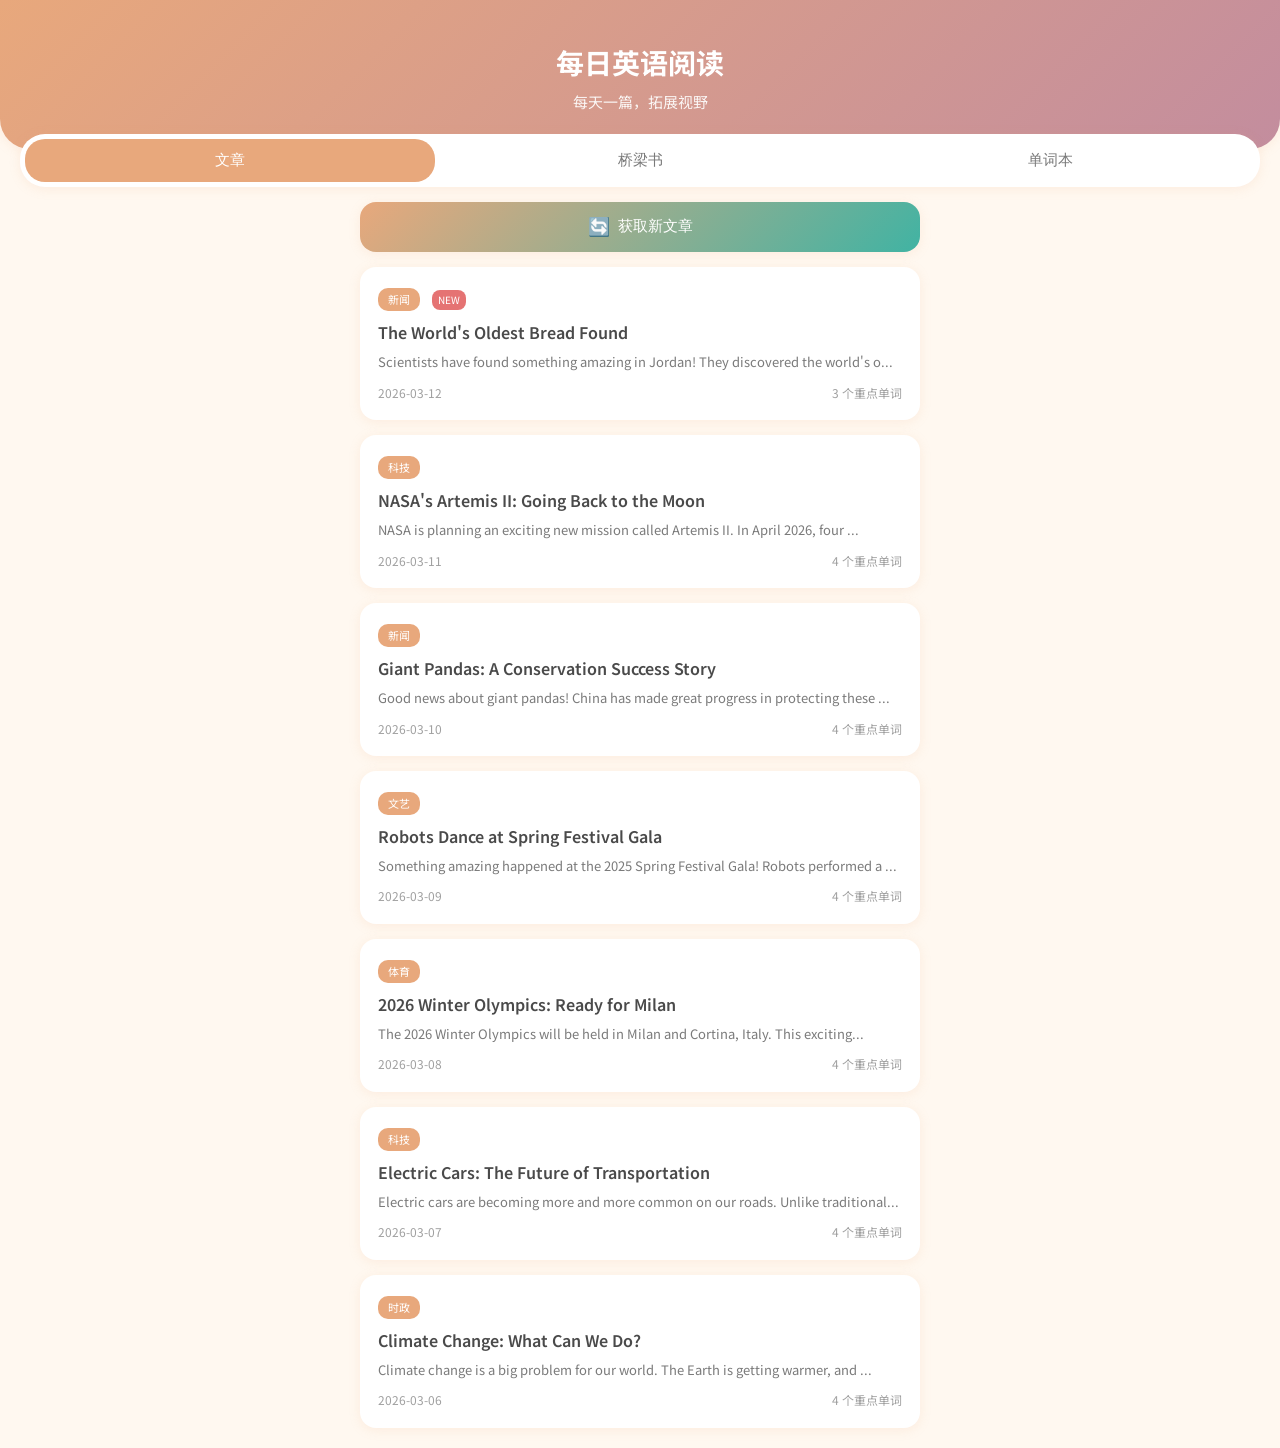
==== commit 3b52a3d7: "修复新文章刷新消失bug，添加自动每日推送功能" ====
--- a/app-standalone.html
+++ b/app-standalone.html
@@ -1079,6 +1079,34 @@
     font-weight: 500;
     cursor: pointer;
     border-bottom: 1px dashed var(--primary-color);
+}
+
+/* 章节中文翻译 */
+.chapter-translation {
+    margin-top: 30px;
+    padding-top: 25px;
+    border-top: 2px dashed var(--border-color);
+}
+
+.chapter-translation h4 {
+    color: var(--primary-dark);
+    font-size: 18px;
+    margin-bottom: 15px;
+    display: flex;
+    align-items: center;
+    gap: 8px;
+}
+
+.chapter-translation h4::before {
+    content: "🇨🇳";
+}
+
+.chapter-translation p {
+    color: var(--text-secondary);
+    font-size: 17px;
+    line-height: 1.9;
+    margin-bottom: 15px;
+    text-indent: 2em;
 }
 
 /* 章节导航 */
@@ -1307,6 +1335,15 @@
 <p>"Come here!" called Annie.</p>
 <p>There she was standing under a tall oak tree. "Look," she said. She was pointing at a rope ladder. The longest rope ladder Jack had ever seen.</p>
 <p>"Wow," he whispered. The ladder went all the way up to the top of the tree. There, at the very top, was a tree house.</p>`,
+                translation: `<p>"救命！有怪物！"安妮喊道。</p>
+<p>"是啊，当然，"杰克说。"在宾夕法尼亚州的青蛙溪，真的有怪物。"</p>
+<p>"快跑，杰克！"安妮说。她沿着路跑去。</p>
+<p>天哪！杰克想。这就是他和七岁妹妹在一起的结果。</p>
+<p>安妮总是编造故事。她总是假装。杰克叹了口气。"这最好是真的，"他说。</p>
+<p>杰克离开大路，走进森林。树木被金色的午后阳光照亮。</p>
+<p>"过来！"安妮喊道。</p>
+<p>她正站在一棵高大的橡树下。"看，"她说。她指着一架绳梯。这是杰克见过的最长的绳梯。</p>
+<p>"哇，"他低声说。梯子一直延伸到树顶。在那里，在最顶端，有一座树屋。</p>`,
                 words: [
                     { word: "monster", phonetic: "/ˈmɒnstər/", meaning: "怪物，怪兽", example: "The monster in the story was scary." },
                     { word: "pretending", phonetic: "/prɪˈtendɪŋ/", meaning: "假装", example: "She was pretending to be a princess." },
@@ -1324,6 +1361,13 @@
 <p>Suddenly, the wind began to blow. The tree house started to spin! It spun faster and faster!</p>
 <p>Jack squeezed his eyes shut. He held on tight to Annie.</p>
 <p>Then everything was still. Absolutely still.</p>`,
+                translation: `<p>"它是从哪里来的？"安妮问道。</p>
+<p>"我不知道，"杰克说。他环顾四周。树屋里摆满了书。有关于花、鸟和世界各地动物的书。</p>
+<p>"看这个！"安妮说。她举起一本关于恐龙的书。封面上是一只无齿翼龙的图片。它是一种会飞的爬行动物。</p>
+<p>"我希望我能看到一只真正的无齿翼龙，"安妮说。</p>
+<p>突然，风开始吹起来。树屋开始旋转！它转得越来越快！</p>
+<p>杰克紧闭双眼。他紧紧抱住安妮。</p>
+<p>然后一切都静止了。完全静止了。</p>`,
                 words: [
                     { word: "reptile", phonetic: "/ˈreptaɪl/", meaning: "爬行动物", example: "A snake is a reptile." },
                     { word: "squeeze", phonetic: "/skwiːz/", meaning: "紧握，挤压", example: "She squeezed my hand." },
@@ -1341,10 +1385,193 @@
 <p>"We're in the time of the dinosaurs!" said Jack. "The book took us back in time!"</p>
 <p>Annie started down the rope ladder. "Wait!" called Jack. "We have to be careful!"</p>
 <p>But Annie was already on the ground. She walked toward the Triceratops. "Hi, dinosaur!" she said.</p>`,
+                translation: `<p>杰克睁开眼睛。他望向窗外。天空不同了。树木也不同了。</p>
+<p>"我们在哪里？"安妮问道。</p>
+<p>杰克低头看向地面。在他们下方是一个巢穴。巢穴里有两只小恐龙。巢穴旁边是恐龙妈妈。</p>
+<p>那是一只三角龙！一只真正的三角龙！</p>
+<p>"我们在恐龙时代！"杰克说。"这本书把我们带回了过去！"</p>
+<p>安妮开始沿着绳梯往下爬。"等等！"杰克喊道。"我们必须小心！"</p>
+<p>但安妮已经在地上了。她朝三角龙走去。"嗨，恐龙！"她说。</p>`,
                 words: [
                     { word: "Triceratops", phonetic: "/traɪˈserətɒps/", meaning: "三角龙", example: "A Triceratops has three horns." },
                     { word: "careful", phonetic: "/ˈkeərfl/", meaning: "小心的，谨慎的", example: "Be careful when you cross the road." },
                     { word: "toward", phonetic: "/təˈwɔːrd/", meaning: "朝向，向着", example: "She walked toward the door." }
+                ]
+            },
+            {
+                id: 4,
+                title: "The Valley of Dinosaurs",
+                titleZh: "恐龙谷",
+                content: `<p>"Annie, come back!" shouted Jack. But Annie was already petting the Triceratops.</p>
+<p>The big dinosaur seemed friendly. It let Annie touch its rough skin.</p>
+<p>"Look, Jack!" Annie called. "She likes me!"</p>
+<p>Jack climbed down the ladder. He walked carefully toward the nest.</p>
+<p>"Be careful," he said. "Where there's a mother dinosaur, there's probably a father dinosaur too."</p>
+<p>Annie laughed. "You're always so worried, Jack!"</p>
+<p>Just then, they heard a loud ROAR! The ground began to shake!</p>
+<p>"What's that?" whispered Annie.</p>
+<p>Jack looked up. Coming toward them was the biggest dinosaur he had ever seen. It was a Tyrannosaurus rex!</p>`,
+                translation: `<p>"安妮，回来！"杰克喊道。但安妮已经在抚摸三角龙了。</p>
+<p>这只大恐龙看起来很友好。它让安妮摸它粗糙的皮肤。</p>
+<p>"看，杰克！"安妮喊道。"她喜欢我！"</p>
+<p>杰克爬下梯子。他小心翼翼地走向巢穴。</p>
+<p>"小心，"他说。"有恐龙妈妈的地方，可能也有恐龙爸爸。"</p>
+<p>安妮笑了。"你总是这么担心，杰克！"</p>
+<p>就在这时，他们听到一声巨大的吼叫！地面开始摇晃！</p>
+<p>"那是什么？"安妮低声问。</p>
+<p>杰克抬头看去。朝他们走来的是他见过的最大的恐龙。那是一只霸王龙！</p>`,
+                words: [
+                    { word: "petting", phonetic: "/ˈpetɪŋ/", meaning: "抚摸", example: "She enjoyed petting the dog." },
+                    { word: "rough", phonetic: "/rʌf/", meaning: "粗糙的", example: "The tree bark was rough." },
+                    { word: "Tyrannosaurus rex", phonetic: "/tɪˌrænəˈsɔːrəs reks/", meaning: "霸王龙", example: "The T-Rex was a fierce predator." }
+                ]
+            },
+            {
+                id: 5,
+                title: "The Golden Flower",
+                titleZh: "金色花朵",
+                content: `<p>"Run!" shouted Jack. He grabbed Annie's hand.</p>
+<p>They ran through the tall ferns. The T-Rex chased them!</p>
+<p>"This way!" Jack pointed to a cave.</p>
+<p>They ran into the dark cave. The T-Rex was too big to follow. It roared in anger.</p>
+<p>"We're safe," said Jack, breathing hard.</p>
+<p>"Look!" said Annie. She pointed to the back of the cave. There was a beautiful golden flower growing there.</p>
+<p>"It's glowing," whispered Jack.</p>
+<p>"Maybe it's magic," said Annie. "Like the tree house!"</p>
+<p>Jack took out his notebook. He drew a picture of the flower. Scientists would want to know about this!</p>`,
+                translation: `<p>"快跑！"杰克喊道。他抓住安妮的手。</p>
+<p>他们穿过高大的蕨类植物。霸王龙在追他们！</p>
+<p>"这边！"杰克指着一个洞穴。</p>
+<p>他们跑进黑暗的洞穴。霸王龙太大了，进不来。它愤怒地吼叫着。</p>
+<p>"我们安全了，"杰克喘着气说。</p>
+<p>"看！"安妮说。她指着洞穴的后面。那里长着一朵美丽的金色花朵。</p>
+<p>"它在发光，"杰克低声说。</p>
+<p>"也许它是魔法，"安妮说。"就像树屋一样！"</p>
+<p>杰克拿出他的笔记本。他画了这朵花的图画。科学家们会想知道这个的！</p>`,
+                words: [
+                    { word: "ferns", phonetic: "/fɜːrnz/", meaning: "蕨类植物", example: "Ferns grew in the forest." },
+                    { word: "cave", phonetic: "/keɪv/", meaning: "洞穴", example: "Bears sleep in caves." },
+                    { word: "glowing", phonetic: "/ˈɡloʊɪŋ/", meaning: "发光的", example: "The candle was glowing." }
+                ]
+            },
+            {
+                id: 6,
+                title: "The Pteranodon",
+                titleZh: "无齿翼龙",
+                content: `<p>Suddenly, they heard a sound from above. WHOOSH!</p>
+<p>"Look!" shouted Annie. "It's a Pteranodon! Just like in the book!"</p>
+<p>The flying reptile circled above them. It had a long, pointed beak and huge wings.</p>
+<p>"It's beautiful," whispered Annie.</p>
+<p>The Pteranodon landed near the cave. It looked at them with big, dark eyes.</p>
+<p>"I think it wants us to follow it," said Annie.</p>
+<p>"Are you crazy?" said Jack. "We can't follow a flying dinosaur!"</p>
+<p>But Annie was already walking toward the Pteranodon. "Come on, Jack! Don't be scared!"</p>
+<p>The Pteranodon spread its wings. It was waiting for them.</p>`,
+                translation: `<p>突然，他们听到上面有声音。嗖！</p>
+<p>"看！"安妮喊道。"是一只无齿翼龙！就像书里的一样！"</p>
+<p>这只飞行动物在他们上方盘旋。它有一个长长的尖嘴和巨大的翅膀。</p>
+<p>"它真美，"安妮低声说。</p>
+<p>无齿翼龙在洞穴附近降落。它用大大的黑眼睛看着他们。</p>
+<p>"我想它想让我们跟着它，"安妮说。</p>
+<p>"你疯了吗？"杰克说。"我们不能跟着一只飞恐龙！"</p>
+<p>但安妮已经朝无齿翼龙走去了。"来吧，杰克！别害怕！"</p>
+<p>无齿翼龙展开了翅膀。它在等他们。</p>`,
+                words: [
+                    { word: "circled", phonetic: "/ˈsɜːrkld/", meaning: "盘旋", example: "The plane circled the airport." },
+                    { word: "pointed", phonetic: "/ˈpɔɪntɪd/", meaning: "尖的", example: "The pencil has a pointed tip." },
+                    { word: "beak", phonetic: "/biːk/", meaning: "鸟嘴", example: "The bird has a yellow beak." }
+                ]
+            },
+            {
+                id: 7,
+                title: "Flying High",
+                titleZh: "高飞",
+                content: `<p>"How do we ride it?" asked Jack.</p>
+<p>"Like this!" said Annie. She climbed onto the Pteranodon's back.</p>
+<p>"Annie! Get down!" shouted Jack.</p>
+<p>But the Pteranodon didn't seem to mind. It turned its head and looked at Jack.</p>
+<p>"I think it wants you to get on too," said Annie.</p>
+<p>Jack took a deep breath. He climbed up behind Annie.</p>
+<p>"Hold on tight!" said Annie.</p>
+<p>The Pteranodon flapped its huge wings. WHOOSH! They were flying!</p>
+<p>They soared over the dinosaur valley. Jack could see the Triceratops family below. He could see the T-Rex walking through the ferns.</p>
+<p>"This is amazing!" shouted Jack.</p>`,
+                translation: `<p>"我们怎么骑它？"杰克问。</p>
+<p>"像这样！"安妮说。她爬上了无齿翼龙的背。</p>
+<p>"安妮！下来！"杰克喊道。</p>
+<p>但无齿翼龙似乎不介意。它转过头看着杰克。</p>
+<p>"我想它想让你也上来，"安妮说。</p>
+<p>杰克深吸一口气。他爬上去坐在安妮后面。</p>
+<p>"抓紧了！"安妮说。</p>
+<p>无齿翼龙拍打它巨大的翅膀。嗖！他们在飞了！</p>
+<p>他们在恐龙谷上空翱翔。杰克可以看到下面的三角龙一家。他可以看到霸王龙在蕨类植物中行走。</p>
+<p>"这太神奇了！"杰克喊道。</p>`,
+                words: [
+                    { word: "climbed", phonetic: "/klaɪmd/", meaning: "攀爬", example: "The cat climbed the tree." },
+                    { word: "flapped", phonetic: "/flæpt/", meaning: "拍打", example: "The bird flapped its wings." },
+                    { word: "soared", phonetic: "/sɔːrd/", meaning: "翱翔", example: "The eagle soared in the sky." }
+                ]
+            },
+            {
+                id: 8,
+                title: "The Way Home",
+                titleZh: "回家的路",
+                content: `<p>The Pteranodon flew toward a tall mountain. At the top of the mountain was the tree house!</p>
+<p>"Look!" shouted Jack. "The tree house!"</p>
+<p>The Pteranodon landed gently on the mountain top. Jack and Annie climbed off.</p>
+<p>"Thank you!" said Annie. She hugged the Pteranodon's long neck.</p>
+<p>The Pteranodon made a soft sound. Then it flew away, back to the valley.</p>
+<p>"We need to go home too," said Jack. He looked at the dinosaur book.</p>
+<p>"I wish we could go home," he said.</p>
+<p>Nothing happened.</p>
+<p>"You have to point to the picture of home," said Annie.</p>
+<p>Jack pointed to the picture of Frog Creek. The wind began to blow. The tree house started to spin!</p>`,
+                translation: `<p>无齿翼龙飞向一座高山。山顶上是树屋！</p>
+<p>"看！"杰克喊道。"树屋！"</p>
+<p>无齿翼龙轻轻地降落在山顶上。杰克和安妮爬了下来。</p>
+<p>"谢谢你！"安妮说。她拥抱了无齿翼龙的长脖子。</p>
+<p>无齿翼龙发出柔和的声音。然后它飞走了，回到山谷。</p>
+<p>"我们也该回家了，"杰克说。他看着恐龙书。</p>
+<p>"我希望我们能回家，"他说。</p>
+<p>什么也没发生。</p>
+<p>"你必须指着家的图片，"安妮说。</p>
+<p>杰克指着青蛙溪的图片。风开始吹。树屋开始旋转！</p>`,
+                words: [
+                    { word: "gently", phonetic: "/ˈdʒentli/", meaning: "轻轻地", example: "She gently closed the door." },
+                    { word: "hugged", phonetic: "/hʌɡd/", meaning: "拥抱", example: "She hugged her mother." },
+                    { word: "pointed", phonetic: "/ˈpɔɪntɪd/", meaning: "指向", example: "He pointed to the map." }
+                ]
+            },
+            {
+                id: 9,
+                title: "Back to Frog Creek",
+                titleZh: "回到青蛙溪",
+                content: `<p>The tree house spun faster and faster. Jack closed his eyes tight.</p>
+<p>Then everything was still.</p>
+<p>Jack opened his eyes. He looked out the window. There were the woods near their home!</p>
+<p>"We're back!" said Annie.</p>
+<p>Jack looked at his notebook. He still had his drawing of the golden flower.</p>
+<p>"No one will believe us," he said.</p>
+<p>"I know," said Annie. "But we know it was real."</p>
+<p>They climbed down the ladder. The sun was setting. It was getting late.</p>
+<p>"We have to come back," said Annie. "The tree house is magic!"</p>
+<p>Jack looked up at the tree house. "Yes," he said. "We definitely have to come back."</p>
+<p>They ran home for dinner. But they knew they would return to the magic tree house again.</p>`,
+                translation: `<p>树屋转得越来越快。杰克紧紧闭上眼睛。</p>
+<p>然后一切都静止了。</p>
+<p>杰克睁开眼睛。他望向窗外。是他们家附近的树林！</p>
+<p>"我们回来了！"安妮说。</p>
+<p>杰克看着他的笔记本。他还留着金色花朵的图画。</p>
+<p>"没有人会相信我们的，"他说。</p>
+<p>"我知道，"安妮说。"但我们知道那是真的。"</p>
+<p>他们爬下梯子。太阳正在落山。天色渐晚。</p>
+<p>"我们必须回来，"安妮说。"树屋是魔法！"</p>
+<p>杰克抬头看着树屋。"是的，"他说。"我们绝对要回来。"</p>
+<p>他们跑回家吃晚饭。但他们知道他们会再次回到魔法树屋。</p>`,
+                words: [
+                    { word: "setting", phonetic: "/ˈsetɪŋ/", meaning: "（太阳）落山", example: "The sun is setting." },
+                    { word: "definitely", phonetic: "/ˈdefɪnətli/", meaning: "绝对地", example: "I will definitely come." },
+                    { word: "return", phonetic: "/rɪˈtɜːrn/", meaning: "返回", example: "We will return tomorrow." }
                 ]
             }
         ]
@@ -1368,6 +1595,11 @@
 <p>In our tribe, the Hooligan Tribe, catching a dragon is very important. Every boy must catch a dragon when he is ten years old. Then he must train it. If he cannot do this, he cannot be a member of the tribe.</p>
 <p>My father is Stoick the Vast. He is the Chief of the Hooligan Tribe. He is very big and very strong. He has a big red beard.</p>
 <p>I am not like my father. I am small. I am not very strong. I cannot fight very well. But I am very good at talking to dragons.</p>`,
+                translation: `<p>当我还是个孩子的时候，世界上有龙。它们是最令人恐惧的生物。</p>
+<p>我的名字是小嗝嗝·哈伦多斯·哈达克三世。我是一个维京人。我住在伯克岛，那是北海中一个寒冷的小岛。</p>
+<p>在我们的部落，胡闹部落，捕捉一条龙非常重要。每个男孩十岁时必须捕捉一条龙。然后他必须训练它。如果他做不到，他就不能成为部落的成员。</p>
+<p>我的父亲是大块头斯托伊克。他是胡闹部落的首领。他非常高，非常强壮。他有一把红色的大胡子。</p>
+<p>我不像我父亲。我很小。我不是很强壮。我不是很擅长战斗。但我很擅长和龙说话。</p>`,
                 words: [
                     { word: "terrifying", phonetic: "/ˈterɪfaɪɪŋ/", meaning: "令人恐惧的", example: "The dragon was terrifying." },
                     { word: "tribe", phonetic: "/traɪb/", meaning: "部落", example: "The Viking tribe lived by the sea." },
@@ -1384,6 +1616,12 @@
 <p>I reached into a hole in the wall. I felt something smooth and round. An egg? No, it was too warm. It was a sleeping dragon!</p>
 <p>I held my breath. The dragon opened one eye. It looked at me. It was very small for a dragon. It was the smallest dragon I had ever seen.</p>
 <p>"Please don't scream," I whispered to the dragon. "I'm going to take you home."</p>`,
+                translation: `<p>龙穴是一个黑暗、可怕的洞穴。龙在里面睡觉。我们必须非常安静。</p>
+<p>"记住，"我最好的朋友鱼腿低声说，"别吵醒它们！"</p>
+<p>我悄悄爬进洞穴。它闻起来有龙的气息和陈旧的鱼味。我能听到龙在打鼾。</p>
+<p>我把手伸进墙上的一个洞里。我摸到光滑圆润的东西。一个蛋？不，它太温暖了。那是一条睡着的龙！</p>
+<p>我屏住呼吸。龙睁开了一只眼睛。它看着我。对于一条龙来说，它非常小。这是我见过的最小的龙。</p>
+<p>"请不要尖叫，"我对龙低声说。"我要带你回家。"</p>`,
                 words: [
                     { word: "nursery", phonetic: "/ˈnɜːrsəri/", meaning: "育儿室，保育室", example: "The baby dragons stayed in the nursery." },
                     { word: "whispered", phonetic: "/ˈwɪspərd/", meaning: "低声说", example: "She whispered a secret." },
@@ -1414,6 +1652,14 @@
 <p>"What did you lose?" I asked.</p>
 <p>"I lost a picture," said Annie. "Can you help me find it?"</p>
 <p>"Of course," I said. "I, Nate the Great, will find your picture."</p>`,
+                translation: `<p>我的名字是大侦探内特。我是一名侦探。我寻找丢失的东西。</p>
+<p>我有一只狗。他的名字是泥巴。他对我帮助很大。</p>
+<p>一天早上，我正在吃早餐。我在吃煎饼。我非常喜欢煎饼。泥巴也在吃他的早餐。</p>
+<p>然后电话响了。是我的朋友安妮。</p>
+<p>"内特！"她说。"我需要你的帮助！我丢了东西！"</p>
+<p>"你丢了什么？"我问。</p>
+<p>"我丢了一幅画，"安妮说。"你能帮我找到它吗？"</p>
+<p>"当然，"我说。"我，大侦探内特，会找到你的画。"</p>`,
                 words: [
                     { word: "detective", phonetic: "/dɪˈtektɪv/", meaning: "侦探", example: "The detective solved the mystery." },
                     { word: "lost", phonetic: "/lɒst/", meaning: "丢失的", example: "I lost my keys yesterday." },
@@ -1431,6 +1677,13 @@
 <p>"Yesterday," said Annie. "I left it on my front porch."</p>
 <p>I walked to the porch. I looked around. I saw something on the ground. It was a piece of paper. It was part of a painting.</p>
 <p>"A clue!" I said. "The case of the missing picture has begun!"</p>`,
+                translation: `<p>我去了安妮的家。我寻找线索。</p>
+<p>"告诉我关于这幅画的事，"我对安妮说。</p>
+<p>"那是我狗牙的画，"她说。"我自己画的。这是一幅非常好的画。"</p>
+<p>"你最后一次看到它是什么时候？"我问。</p>
+<p>"昨天，"安妮说。"我把它放在前廊了。"</p>
+<p>我走到门廊。我环顾四周。我看到地上有东西。那是一张纸。是一幅画的一部分。</p>
+<p>"一个线索！"我说。"失踪画作案开始了！"</p>`,
                 words: [
                     { word: "investigation", phonetic: "/ɪnˌvestɪˈɡeɪʃn/", meaning: "调查", example: "The investigation took three days." },
                     { word: "clue", phonetic: "/kluː/", meaning: "线索", example: "The detective found a clue." },
@@ -1460,6 +1713,13 @@
 <p>"Where are we going?" asked Keesha.</p>
 <p>"To see the planets!" said Ms. Frizzle with a big smile. "All of them!"</p>
 <p>We walked outside to the school bus. But this was no ordinary bus. It was the Magic School Bus!</p>`,
+                translation: `<p>嗨，我是蒂姆。我在沃克维尔学校的Frizzle老师班上。Frizzle老师是世界上最奇怪的老师。</p>
+<p>她有一头疯狂的红发。她穿着有趣的裙子。她的耳环总是 shaped like 她课程中的东西。</p>
+<p>今天我们在学习太阳系。"同学们，"Frizzle老师说，"我们要去实地考察！"</p>
+<p>我们都 groaned。和Frizzle老师一起的实地考察总是...很有趣。</p>
+<p>"我们要去哪里？"凯莎问。</p>
+<p>"去看行星！"Frizzle老师笑着说。"所有的行星！"</p>
+<p>我们走到外面的校车旁。但这不是普通的巴士。这是神奇校车！</p>`,
                 words: [
                     { word: "strange", phonetic: "/streɪndʒ/", meaning: "奇怪的", example: "The strange noise scared me." },
                     { word: "solar system", phonetic: "/ˈsoʊlər ˈsɪstəm/", meaning: "太阳系", example: "Earth is in the solar system." },
@@ -1478,6 +1738,14 @@
 <p>The Moon was big and gray. It had many craters. "The Moon has no air," said Ms. Frizzle. "And no water."</p>
 <p>"What's next?" asked Carlos.</p>
 <p>"The planets!" said Ms. Frizzle. "Hold on tight!"</p>`,
+                translation: `<p>"系好安全带，大家！"Frizzle老师喊道。我们都系好了安全带。</p>
+<p>然后巴士开始摇晃。嗖！我们在飞！巴士变成了火箭船！</p>
+<p>"我们要进入太空了！"阿诺德喊道。他看起来有点发绿。</p>
+<p>透过窗户，我们可以看到地球变得越来越小。它看起来像一颗美丽的蓝色弹珠。</p>
+<p>"看！"多萝西安说。"那是月亮！"</p>
+<p>月亮又大又灰。它有很多陨石坑。"月亮没有空气，"Frizzle老师说。"也没有水。"</p>
+<p>"接下来是什么？"卡洛斯问。</p>
+<p>"行星！"Frizzle老师说。"抓紧了！"</p>`,
                 words: [
                     { word: "rocket", phonetic: "/ˈrɒkɪt/", meaning: "火箭", example: "The rocket launched into space." },
                     { word: "crater", phonetic: "/ˈkreɪtər/", meaning: "火山口，陨石坑", example: "The Moon has many craters." },
@@ -1508,6 +1776,14 @@
 <p>They walked to the bakery. It was a small building. The baker's wife opened the door.</p>
 <p>"What do you want?" she asked.</p>
 <p>"We are hungry," said Henry. "And we have no place to sleep."</p>`,
+                translation: `<p>从前有四个孩子。他们的名字是亨利、杰西、维奥莱特和本尼。</p>
+<p>他们是孤儿。他们没有母亲也没有父亲。他们只有彼此。</p>
+<p>一天晚上，他们从面包店逃跑了。他们不想和他们的祖父住在一起。他们听说他是一个刻薄的老头。</p>
+<p>"我们必须找个地方睡觉，"亨利说。他是最大的。他十四岁。</p>
+<p>"我看到一家面包店，"杰西说。"也许他们会让我们在那里睡觉。"</p>
+<p>他们走到面包店。那是一座小建筑。面包师的妻子打开了门。</p>
+<p>"你们想要什么？"她问。</p>
+<p>"我们饿了，"亨利说。"而且我们没有地方睡觉。"</p>`,
                 words: [
                     { word: "orphan", phonetic: "/ˈɔːrfən/", meaning: "孤儿", example: "The orphan lived with her aunt." },
                     { word: "bakery", phonetic: "/ˈbeɪkəri/", meaning: "面包店", example: "The bakery smells wonderful." },
@@ -1526,6 +1802,14 @@
 <p>"We can live here," said Violet. "We can make it nice."</p>
 <p>They found old things in the woods. They found a bent nail. They found some old cups. They found straw for beds.</p>
 <p>"We are the Boxcar Children now," said Henry with a smile.</p>`,
+                translation: `<p>第二天早上，孩子们早早离开了面包店。他们穿过树林。</p>
+<p>"看！"本尼喊道。"那是什么？"</p>
+<p>那是一辆旧棚车。它停在森林中间生锈的旧轨道上。</p>
+<p>"这可以成为我们的家！"杰西说。</p>
+<p>亨利打开门。里面布满灰尘，很脏。但它是干燥的。</p>
+<p>"我们可以住在这里，"维奥莱特说。"我们可以把它弄得很漂亮。"</p>
+<p>他们在树林里找到了旧东西。他们找到了一个弯曲的钉子。他们找到了一些旧杯子。他们找到了稻草做床。</p>
+<p>"我们现在是棚车少年了，"亨利笑着说。</p>`,
                 words: [
                     { word: "rusty", phonetic: "/ˈrʌsti/", meaning: "生锈的", example: "The rusty old car sat in the yard." },
                     { word: "dusty", phonetic: "/ˈdʌsti/", meaning: "布满灰尘的", example: "The attic was dusty and dark." },
@@ -2776,6 +3060,53 @@
 let audioInterval = null;
 let newArticlesAdded = false;
 
+// 从localStorage加载新文章状态
+function loadNewArticlesStatus() {
+    const saved = localStorage.getItem('newArticlesAdded');
+    if (saved === 'true') {
+        newArticlesAdded = true;
+        // 恢复新文章到文章列表
+        newArticlesPool.forEach(article => {
+            const exists = articles.some(a => a.id === article.id);
+            if (!exists) {
+                article.isNew = true;
+                articles.unshift(article);
+            }
+        });
+    }
+}
+
+// 保存新文章状态
+function saveNewArticlesStatus() {
+    localStorage.setItem('newArticlesAdded', 'true');
+}
+
+// 检查是否需要自动推送新文章（每天一次）
+function checkDailyArticle() {
+    const lastCheck = localStorage.getItem('lastArticleCheck');
+    const today = new Date().toDateString();
+    
+    if (lastCheck !== today) {
+        // 新的一天，自动推送一篇文章
+        localStorage.setItem('lastArticleCheck', today);
+        
+        // 找到未添加的文章
+        const unaddedArticles = newArticlesPool.filter(poolArticle => {
+            return !articles.some(a => a.id === poolArticle.id);
+        });
+        
+        if (unaddedArticles.length > 0) {
+            // 添加第一篇未添加的文章
+            const articleToAdd = unaddedArticles[0];
+            articleToAdd.isNew = true;
+            articles.unshift(articleToAdd);
+            saveNewArticlesStatus();
+            renderArticlesList();
+            showToast('今日新文章已推送！');
+        }
+    }
+}
+
 // 章节音频播放相关
 let isChapterPlaying = false;
 let chapterAudioProgress = 0;
@@ -2804,6 +3135,12 @@
     // 重新加载单词本数据
     vocabularyList = loadVocabulary();
     
+    // 加载新文章状态（修复刷新后消失的bug）
+    loadNewArticlesStatus();
+    
+    // 检查每日自动推送
+    checkDailyArticle();
+    
     renderArticlesList();
     renderBooksList();
     renderVocabularyList();
@@ -2856,10 +3193,14 @@
         if (!newArticlesAdded) {
             // 添加新文章到列表开头
             newArticlesPool.forEach(article => {
-                article.isNew = true;
-                articles.unshift(article);
+                const exists = articles.some(a => a.id === article.id);
+                if (!exists) {
+                    article.isNew = true;
+                    articles.unshift(article);
+                }
             });
             newArticlesAdded = true;
+            saveNewArticlesStatus(); // 保存状态到localStorage
         }
         
         renderArticlesList();
@@ -3288,7 +3629,13 @@
     
     // 填充内容
     document.getElementById('chapter-title').textContent = `Ch.${chapter.id} ${chapter.title}`;
-    document.getElementById('chapter-content').innerHTML = chapter.content;
+    
+    // 显示英文内容和中文翻译
+    let contentHTML = chapter.content;
+    if (chapter.translation) {
+        contentHTML += `<div class="chapter-translation"><h4>中文翻译</h4>${chapter.translation}</div>`;
+    }
+    document.getElementById('chapter-content').innerHTML = contentHTML;
     
     // 渲染章节单词
     renderChapterWords(chapter.words);
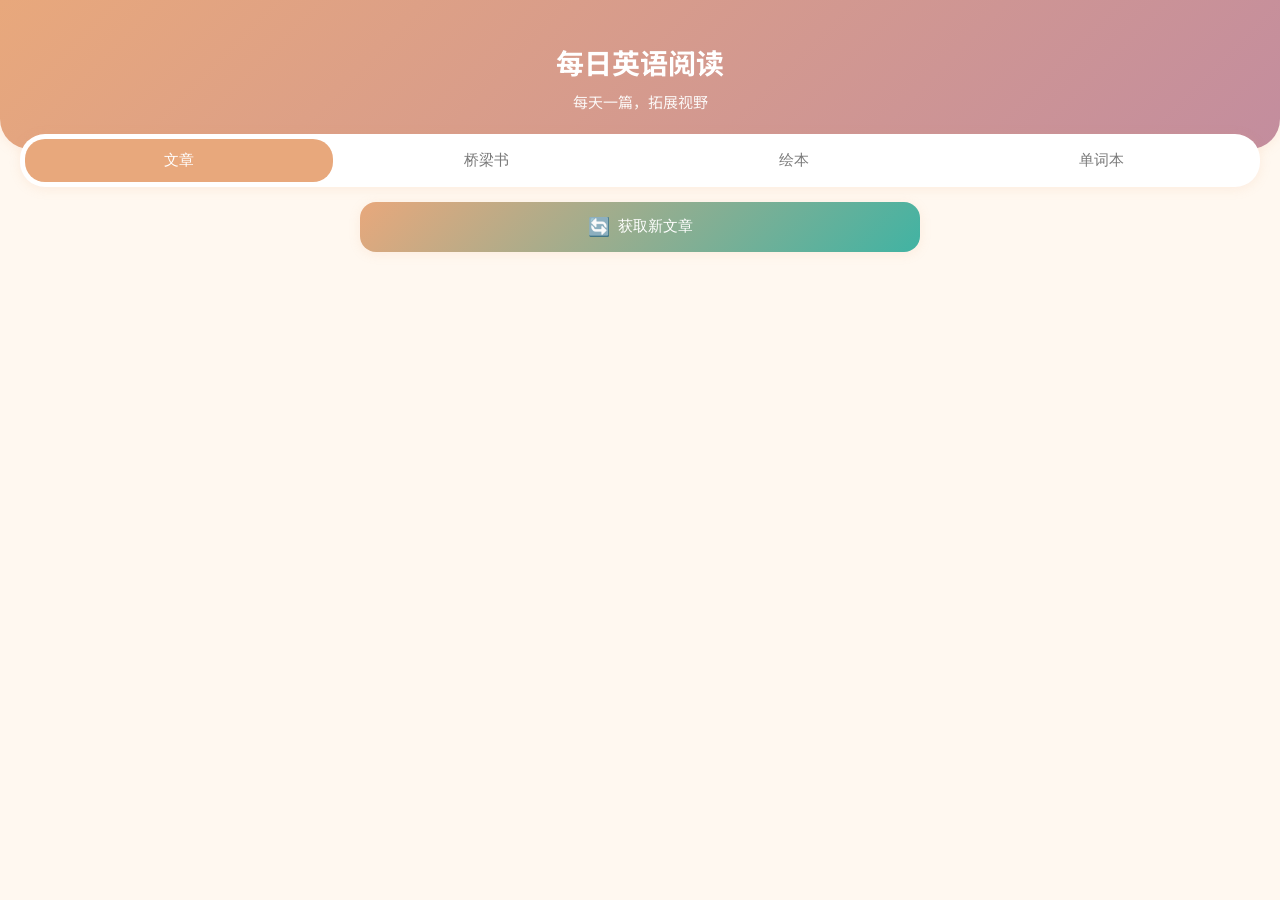
==== commit b95b1356: ""AddBooks"" ====
--- a/app-standalone.html
+++ b/app-standalone.html
@@ -1153,6 +1153,325 @@
     0%, 100% { opacity: 1; }
     50% { opacity: 0.6; }
 }
+
+/* ========== 绘本阅读样式 ========== */
+
+/* 绘本卡片 */
+.picturebook-card {
+    background: var(--card-bg);
+    border-radius: 16px;
+    padding: 15px;
+    box-shadow: var(--shadow);
+    cursor: pointer;
+    transition: transform 0.2s ease, box-shadow 0.2s ease;
+    display: flex;
+    gap: 15px;
+    align-items: center;
+}
+
+.picturebook-card:active {
+    transform: scale(0.98);
+}
+
+.picturebook-card .book-cover-img {
+    width: 80px;
+    height: 100px;
+    border-radius: 8px;
+    object-fit: cover;
+    background: var(--border-color);
+    flex-shrink: 0;
+}
+
+.picturebook-card .book-cover-placeholder {
+    width: 80px;
+    height: 100px;
+    border-radius: 8px;
+    background: linear-gradient(135deg, #FFE4B5, #FFDAB9);
+    display: flex;
+    align-items: center;
+    justify-content: center;
+    font-size: 32px;
+    flex-shrink: 0;
+}
+
+.picturebook-card .book-info {
+    flex: 1;
+}
+
+.picturebook-card h3 {
+    font-size: 15px;
+    font-weight: 600;
+    margin-bottom: 5px;
+    color: var(--text-primary);
+}
+
+.picturebook-card .level-badge {
+    display: inline-block;
+    background: var(--accent-color);
+    color: white;
+    font-size: 11px;
+    padding: 2px 8px;
+    border-radius: 10px;
+    margin-bottom: 5px;
+}
+
+.picturebook-card .book-desc {
+    font-size: 13px;
+    color: var(--text-secondary);
+    display: -webkit-box;
+    -webkit-line-clamp: 2;
+    -webkit-box-orient: vertical;
+    overflow: hidden;
+}
+
+/* 绘本阅读页面 */
+.picturebook-reader {
+    max-width: 100%;
+    margin: 0 auto;
+}
+
+/* 绘本页面容器 */
+.page-container {
+    background: var(--card-bg);
+    border-radius: 16px;
+    overflow: hidden;
+    box-shadow: var(--shadow);
+    margin-bottom: 15px;
+}
+
+/* 绘本图片 */
+.page-image {
+    width: 100%;
+    aspect-ratio: 4/3;
+    object-fit: contain;
+    background: #f5f5f5;
+}
+
+.page-image-placeholder {
+    width: 100%;
+    aspect-ratio: 4/3;
+    background: linear-gradient(135deg, #FFE4B5, #FFDAB9);
+    display: flex;
+    align-items: center;
+    justify-content: center;
+    font-size: 48px;
+}
+
+/* 绘本文字区域 */
+.page-text {
+    padding: 20px;
+    background: var(--card-bg);
+}
+
+.page-text p {
+    font-size: 18px;
+    line-height: 1.8;
+    color: var(--text-primary);
+    margin-bottom: 15px;
+    text-align: justify;
+}
+
+.page-text p:last-child {
+    margin-bottom: 0;
+}
+
+/* 中文翻译（绘本） */
+.page-translation {
+    padding: 15px 20px;
+    background: #FFF9E6;
+    border-top: 1px dashed var(--border-color);
+}
+
+.page-translation p {
+    font-size: 16px;
+    line-height: 1.8;
+    color: var(--text-secondary);
+    margin-bottom: 10px;
+}
+
+.page-translation p:last-child {
+    margin-bottom: 0;
+}
+
+/* 翻页控制 */
+.page-nav {
+    display: flex;
+    align-items: center;
+    justify-content: center;
+    gap: 15px;
+    padding: 15px;
+    background: var(--card-bg);
+    border-radius: 16px;
+    box-shadow: var(--shadow);
+    margin-bottom: 20px;
+}
+
+.page-nav-btn {
+    background: var(--primary-color);
+    color: white;
+    border: none;
+    padding: 12px 20px;
+    border-radius: 25px;
+    font-size: 15px;
+    cursor: pointer;
+    transition: all 0.3s ease;
+    display: flex;
+    align-items: center;
+    gap: 5px;
+}
+
+.page-nav-btn:active {
+    transform: scale(0.95);
+}
+
+.page-nav-btn:disabled {
+    background: var(--border-color);
+    color: var(--text-light);
+    cursor: not-allowed;
+}
+
+.page-indicator {
+    font-size: 15px;
+    color: var(--text-primary);
+    font-weight: 500;
+    min-width: 60px;
+    text-align: center;
+}
+
+/* 页面缩略图导航 */
+.page-thumbnails {
+    display: flex;
+    gap: 10px;
+    overflow-x: auto;
+    padding: 10px 0;
+    margin-bottom: 20px;
+    -webkit-overflow-scrolling: touch;
+}
+
+.page-thumbnails::-webkit-scrollbar {
+    height: 4px;
+}
+
+.page-thumbnails::-webkit-scrollbar-track {
+    background: var(--border-color);
+    border-radius: 2px;
+}
+
+.page-thumbnails::-webkit-scrollbar-thumb {
+    background: var(--primary-color);
+    border-radius: 2px;
+}
+
+.thumbnail {
+    flex-shrink: 0;
+    width: 50px;
+    height: 65px;
+    border-radius: 6px;
+    overflow: hidden;
+    cursor: pointer;
+    border: 2px solid transparent;
+    transition: all 0.2s ease;
+    background: var(--border-color);
+    display: flex;
+    align-items: center;
+    justify-content: center;
+    font-size: 20px;
+}
+
+.thumbnail.active {
+    border-color: var(--primary-color);
+    transform: scale(1.1);
+}
+
+.thumbnail img {
+    width: 100%;
+    height: 100%;
+    object-fit: cover;
+}
+
+/* 绘本详情页头部信息 */
+.picturebook-info {
+    background: var(--card-bg);
+    border-radius: 16px;
+    padding: 20px;
+    margin-bottom: 15px;
+    box-shadow: var(--shadow);
+}
+
+.picturebook-info h2 {
+    font-size: 18px;
+    margin-bottom: 10px;
+    color: var(--text-primary);
+}
+
+.picturebook-info .meta {
+    font-size: 13px;
+    color: var(--text-secondary);
+    margin-bottom: 10px;
+}
+
+.picturebook-info .description {
+    font-size: 14px;
+    color: var(--text-primary);
+    line-height: 1.6;
+}
+
+/* 自动播放控制 */
+.auto-play-control {
+    display: flex;
+    align-items: center;
+    gap: 10px;
+    padding: 10px 15px;
+    background: var(--card-bg);
+    border-radius: 12px;
+    margin-bottom: 15px;
+}
+
+.auto-play-btn {
+    background: var(--accent-color);
+    color: white;
+    border: none;
+    padding: 8px 15px;
+    border-radius: 20px;
+    font-size: 13px;
+    cursor: pointer;
+}
+
+.auto-play-btn.playing {
+    background: var(--error-color);
+}
+
+/* 绘本列表 */
+.picturebooks-list {
+    display: flex;
+    flex-direction: column;
+    gap: 15px;
+}
+
+/* 级别分组标题 */
+.level-section {
+    margin-bottom: 20px;
+}
+
+.level-section-title {
+    font-size: 16px;
+    font-weight: 600;
+    color: var(--text-primary);
+    padding: 10px 0;
+    border-bottom: 2px solid var(--primary-color);
+    margin-bottom: 15px;
+    display: flex;
+    align-items: center;
+    gap: 8px;
+}
+
+.level-section-title .level-num {
+    background: var(--primary-color);
+    color: white;
+    padding: 2px 10px;
+    border-radius: 12px;
+    font-size: 12px;
+}
     </style>
 </head>
 <body>
@@ -1167,6 +1486,7 @@
             <div class="tab-bar">
                 <button class="tab-btn active" data-tab="articles">文章</button>
                 <button class="tab-btn" data-tab="books">桥梁书</button>
+                <button class="tab-btn" data-tab="picturebooks">绘本</button>
                 <button class="tab-btn" data-tab="vocabulary">单词本</button>
             </div>
             
@@ -1179,6 +1499,10 @@
             
             <div id="books-container" class="container hidden">
                 <div class="books-list" id="books-list"></div>
+            </div>
+            
+            <div id="picturebooks-container" class="container hidden">
+                <div class="picturebooks-list" id="picturebooks-list"></div>
             </div>
             
             <div id="vocabulary-container" class="container hidden">
@@ -1295,6 +1619,55 @@
                 </div>
             </div>
         </div>
+        
+        <!-- 绘本阅读页 -->
+        <div id="picturebook-reader-page" class="page">
+            <header class="header detail-header">
+                <button class="back-btn" id="back-from-picturebook">← 返回</button>
+                <h1 id="picturebook-title"></h1>
+            </header>
+            
+            <div class="container">
+                <!-- 绘本信息 -->
+                <div class="picturebook-info">
+                    <h2 id="pb-book-title"></h2>
+                    <p class="meta" id="pb-book-meta"></p>
+                    <p class="description" id="pb-book-desc"></p>
+                </div>
+                
+                <!-- 页面缩略图导航 -->
+                <div class="page-thumbnails" id="page-thumbnails"></div>
+                
+                <!-- 翻页控制 -->
+                <div class="page-nav">
+                    <button class="page-nav-btn" id="prev-page">◀ 上一页</button>
+                    <span class="page-indicator" id="page-indicator">1 / 10</span>
+                    <button class="page-nav-btn" id="next-page">下一页 ▶</button>
+                </div>
+                
+                <!-- 绘本内容区域 -->
+                <div class="picturebook-reader">
+                    <div class="page-container">
+                        <img class="page-image" id="pb-page-image" src="" alt="绘本图片">
+                        <div class="page-image-placeholder hidden" id="pb-page-placeholder">📖</div>
+                    </div>
+                    
+                    <div class="page-text" id="pb-page-text"></div>
+                    
+                    <!-- 中文翻译 -->
+                    <div class="translation-section">
+                        <button class="toggle-btn" id="toggle-pb-translation">查看中文翻译 ▼</button>
+                        <div class="page-translation hidden" id="pb-page-translation"></div>
+                    </div>
+                </div>
+                
+                <!-- 重点单词 -->
+                <div class="section">
+                    <h2 class="section-title">📚 本页单词</h2>
+                    <div class="words-list" id="pb-words-list"></div>
+                </div>
+            </div>
+        </div>
     </div>
     
     <!-- 单词详情弹窗 -->
@@ -1310,6 +1683,902 @@
     <div class="toast hidden" id="toast"></div>
     
     <script>
+// ========== 桥梁书/初章书数据 ==========
+const picturebooks = [
+    // ========== Level 6 ==========
+    {
+        id: 1,
+        title: "The Secret of the Sands",
+        titleZh: "沙滩的秘密",
+        level: 6,
+        levelDesc: "Oxford Level 6 | 蓝思 400L-500L",
+        coverEmoji: "🏖️",
+        description: "孩子们在海边发现了一个神秘的瓶子，里面有一张古老的藏宝图。跟随他们一起探索沙滩的秘密！",
+        pages: [
+            {
+                pageNum: 1,
+                imageEmoji: "🌅",
+                text: `<p>It was a bright, sunny morning.</p><p>Max and Mia were staying at their grandma's house by the sea.</p><p>"Let's go to the beach!" said Max.</p>`,
+                translation: `<p>这是一个阳光明媚的早晨。</p><p>Max和Mia住在海边的奶奶家。</p><p>"我们去海滩吧！"Max说。</p>`,
+                words: [
+                    { word: "bright", phonetic: "/braɪt/", meaning: "明亮的", example: "The sun was bright today." },
+                    { word: "sunny", phonetic: "/ˈsʌni/", meaning: "阳光充足的", example: "It was a sunny day." }
+                ]
+            },
+            {
+                pageNum: 2,
+                imageEmoji: "🏃",
+                text: `<p>They ran across the sand.</p><p>The waves crashed on the shore.</p><p>"Look!" shouted Mia. "What's that?"</p>`,
+                translation: `<p>他们跑过沙滩。</p><p>海浪拍打着海岸。</p><p>"看！"Mia喊道。"那是什么？"</p>`,
+                words: [
+                    { word: "crashed", phonetic: "/kræʃt/", meaning: "撞击", example: "The waves crashed loudly." },
+                    { word: "shore", phonetic: "/ʃɔːr/", meaning: "海岸", example: "We walked along the shore." }
+                ]
+            },
+            {
+                pageNum: 3,
+                imageEmoji: "🍾",
+                text: `<p>There was something half-buried in the sand.</p><p>It was an old glass bottle.</p><p>Inside, they could see a piece of paper.</p>`,
+                translation: `<p>有东西半埋在沙子里。</p><p>是一个旧玻璃瓶。</p><p>里面，他们可以看到一张纸。</p>`,
+                words: [
+                    { word: "buried", phonetic: "/ˈberid/", meaning: "埋藏的", example: "The treasure was buried." },
+                    { word: "glass", phonetic: "/ɡlæs/", meaning: "玻璃", example: "She drank from a glass bottle." }
+                ]
+            },
+            {
+                pageNum: 4,
+                imageEmoji: "📜",
+                text: `<p>Max carefully pulled out the cork.</p><p>He shook the bottle.</p><p>A rolled-up map fell out!</p>`,
+                translation: `<p>Max小心地拔出软木塞。</p><p>他摇了摇瓶子。</p><p>一张卷起来的地图掉了出来！</p>`,
+                words: [
+                    { word: "carefully", phonetic: "/ˈkeəfəli/", meaning: "小心地", example: "She carefully opened the box." },
+                    { word: "rolled-up", phonetic: "/rəʊld ʌp/", meaning: "卷起来的", example: "He held a rolled-up newspaper." }
+                ]
+            },
+            {
+                pageNum: 5,
+                imageEmoji: "🗺️",
+                text: `<p>"It's a treasure map!" cried Max.</p><p>The map showed a picture of the beach.</p><p>There was a big X marked on a cave.</p>`,
+                translation: `<p>"是藏宝图！"Max叫道。</p><p>地图显示了海滩的图片。</p><p>在一个洞穴上标记了一个大大的X。</p>`,
+                words: [
+                    { word: "treasure", phonetic: "/ˈtreʒər/", meaning: "宝藏", example: "They found a treasure chest." },
+                    { word: "marked", phonetic: "/mɑːkt/", meaning: "标记的", example: "The map was marked with an X." }
+                ]
+            },
+            {
+                pageNum: 6,
+                imageEmoji: "🕳️",
+                text: `<p>"I know that cave!" said Mia.</p><p>"It's past the big rocks."</p><p>They ran along the beach excitedly.</p>`,
+                translation: `<p>"我知道那个洞穴！"Mia说。</p><p>"就在大岩石过去一点。"</p><p>他们兴奋地沿着海滩跑去。</p>`,
+                words: [
+                    { word: "cave", phonetic: "/keɪv/", meaning: "洞穴", example: "Bats live in the cave." },
+                    { word: "excitedly", phonetic: "/ɪkˈsaɪtɪdli/", meaning: "兴奋地", example: "They talked excitedly." }
+                ]
+            },
+            {
+                pageNum: 7,
+                imageEmoji: "🔍",
+                text: `<p>Inside the dark cave, they looked around.</p><p>"The map says the treasure is under a rock with a star," read Max.</p>`,
+                translation: `<p>在黑暗的洞穴里，他们四处张望。</p><p>"地图上说宝藏在一颗有星星的石头下面，"Max读道。</p>`,
+                words: [
+                    { word: "dark", phonetic: "/dɑːk/", meaning: "黑暗的", example: "The cave was dark." },
+                    { word: "looked around", phonetic: "/lʊkt əˈraʊnd/", meaning: "四处张望", example: "She looked around the room." }
+                ]
+            },
+            {
+                pageNum: 8,
+                imageEmoji: "⭐",
+                text: `<p>Mia found a rock with a star drawn on it.</p><p>They dug in the sand beneath it.</p><p>Clunk! Their spades hit something hard.</p>`,
+                translation: `<p>Mia找到了一块画着星星的石头。</p><p>他们在下面挖沙子。</p><p>当！他们的铲子碰到了硬东西。</p>`,
+                words: [
+                    { word: "beneath", phonetic: "/bɪˈniːθ/", meaning: "在...下面", example: "The cat was beneath the table." },
+                    { word: "dug", phonetic: "/dʌɡ/", meaning: "挖（dig的过去式）", example: "They dug a hole in the sand." }
+                ]
+            },
+            {
+                pageNum: 9,
+                imageEmoji: "📦",
+                text: `<p>It was an old metal box.</p><p>Inside, there were old coins and a necklace.</p><p>"We found the treasure!" they cheered.</p>`,
+                translation: `<p>是一个旧金属盒子。</p><p>里面，有古老的硬币和一条项链。</p><p>"我们找到宝藏了！"他们欢呼道。</p>`,
+                words: [
+                    { word: "metal", phonetic: "/ˈmetl/", meaning: "金属", example: "The box was made of metal." },
+                    { word: "coins", phonetic: "/kɔɪnz/", meaning: "硬币", example: "He collected old coins." }
+                ]
+            },
+            {
+                pageNum: 10,
+                imageEmoji: "🏠",
+                text: `<p>They showed Grandma their find.</p><p>"I think a pirate left this long ago!" she said.</p><p>What an amazing adventure!</p>`,
+                translation: `<p>他们给奶奶看他们的发现。</p><p>"我想很久以前有海盗留下了这个！"她说。</p><p>多么精彩的冒险啊！</p>`,
+                words: [
+                    { word: "pirate", phonetic: "/ˈpaɪrət/", meaning: "海盗", example: "The pirate had a wooden leg." },
+                    { word: "adventure", phonetic: "/ədˈventʃər/", meaning: "冒险", example: "They had a great adventure." }
+                ]
+            }
+        ]
+    },
+    {
+        id: 2,
+        title: "The Lost Key",
+        titleZh: "丢失的钥匙",
+        level: 6,
+        levelDesc: "Oxford Level 6 | 蓝思 400L-500L",
+        coverEmoji: "🔑",
+        description: "Tom在公园里捡到一把古怪的钥匙。这把钥匙能打开什么呢？让我们一起揭开谜团！",
+        pages: [
+            {
+                pageNum: 1,
+                imageEmoji: "🌳",
+                text: `<p>Tom was walking through the park.</p><p>It was a cool autumn day.</p><p>The leaves were falling from the trees.</p>`,
+                translation: `<p>Tom正在穿过公园。</p><p>这是一个凉爽的秋日。</p><p>树叶正从树上飘落。</p>`,
+                words: [
+                    { word: "autumn", phonetic: "/ˈɔːtəm/", meaning: "秋天", example: "The leaves change color in autumn." },
+                    { word: "falling", phonetic: "/ˈfɔːlɪŋ/", meaning: "落下", example: "The rain was falling." }
+                ]
+            },
+            {
+                pageNum: 2,
+                imageEmoji: "👀",
+                text: `<p>Suddenly, something shiny caught his eye.</p><p>He bent down to look.</p><p>It was an old, golden key!</p>`,
+                translation: `<p>突然，有东西闪闪发光引起了他的注意。</p><p>他弯下腰去看。</p><p>是一把古老的金钥匙！</p>`,
+                words: [
+                    { word: "shiny", phonetic: "/ˈʃaɪni/", meaning: "闪亮的", example: "Her shoes were shiny." },
+                    { word: "golden", phonetic: "/ˈɡəʊldən/", meaning: "金色的", example: "She wore a golden necklace." }
+                ]
+            },
+            {
+                pageNum: 3,
+                imageEmoji: "❓",
+                text: `<p>"I wonder what this key opens," thought Tom.</p><p>He looked around the park.</p><p>What could it be for?</p>`,
+                translation: `<p>"我想知道这把钥匙能开什么，"Tom想。</p><p>他环顾公园。</p><p>这可能是用来做什么的呢？</p>`,
+                words: [
+                    { word: "wonder", phonetic: "/ˈwʌndər/", meaning: "想知道", example: "I wonder where she went." },
+                    { word: "looked around", phonetic: "/lʊkt əˈraʊnd/", meaning: "环顾四周", example: "He looked around for his keys." }
+                ]
+            },
+            {
+                pageNum: 4,
+                imageEmoji: "🏠",
+                text: `<p>Tom showed the key to his dad.</p><p>"That's very interesting," said Dad.</p><p>"Let's ask at the old house on the hill."</p>`,
+                translation: `<p>Tom把钥匙给爸爸看。</p><p>"这很有趣，"爸爸说。</p><p>"我们去问问山上那座老房子吧。"</p>`,
+                words: [
+                    { word: "interesting", phonetic: "/ˈɪntrəstɪŋ/", meaning: "有趣的", example: "The book was interesting." },
+                    { word: "hill", phonetic: "/hɪl/", meaning: "小山", example: "They climbed up the hill." }
+                ]
+            },
+            {
+                pageNum: 5,
+                imageEmoji: "👵",
+                text: `<p>Mrs. Green lived in the old house.</p><p>She had lived there for fifty years.</p><p>"Oh my!" she said when she saw the key.</p>`,
+                translation: `<p>Green太太住在那座老房子里。</p><p>她在那里住了五十年了。</p><p>"天哪！"她看到钥匙时说。</p>`,
+                words: [
+                    { word: "fifty", phonetic: "/ˈfɪfti/", meaning: "五十", example: "He is fifty years old." },
+                    { word: "Oh my", phonetic: "/əʊ maɪ/", meaning: "天哪", example: "Oh my! What a surprise!" }
+                ]
+            },
+            {
+                pageNum: 6,
+                imageEmoji: "📦",
+                text: `<p>"That's my grandmother's key!" cried Mrs. Green.</p><p>"It opens a special box in my attic."</p>`,
+                translation: `<p>"那是我祖母的钥匙！"Green太太叫道。</p><p>"它能打开我阁楼里的一个特别的盒子。"</p>`,
+                words: [
+                    { word: "grandmother", phonetic: "/ˈɡrænmʌðər/", meaning: "祖母", example: "My grandmother makes great cookies." },
+                    { word: "attic", phonetic: "/ˈætɪk/", meaning: "阁楼", example: "We store old things in the attic." }
+                ]
+            },
+            {
+                pageNum: 7,
+                imageEmoji: "🪜",
+                text: `<p>They climbed up to the attic.</p><p>It was dusty and full of old things.</p><p>In the corner, there was a wooden chest.</p>`,
+                translation: `<p>他们爬上阁楼。</p><p>那里很尘土飞扬，满是旧东西。</p><p>在角落里，有一个木箱子。</p>`,
+                words: [
+                    { word: "dusty", phonetic: "/ˈdʌsti/", meaning: "布满灰尘的", example: "The old room was dusty." },
+                    { word: "wooden", phonetic: "/ˈwʊdn/", meaning: "木制的", example: "She sat on a wooden chair." }
+                ]
+            },
+            {
+                pageNum: 8,
+                imageEmoji: "🔓",
+                text: `<p>Tom put the key in the lock.</p><p>Click! The chest opened slowly.</p><p>Inside was a beautiful photo album.</p>`,
+                translation: `<p>Tom把钥匙插进锁里。</p><p>咔嚓！箱子慢慢打开了。</p><p>里面是一本漂亮的相册。</p>`,
+                words: [
+                    { word: "lock", phonetic: "/lɒk/", meaning: "锁", example: "She turned the key in the lock." },
+                    { word: "photo album", phonetic: "/ˈfəʊtəʊ ˈælbəm/", meaning: "相册", example: "We looked through the photo album." }
+                ]
+            },
+            {
+                pageNum: 9,
+                imageEmoji: "📸",
+                text: `<p>"These are photos from long ago," said Mrs. Green.</p><p>"Thank you for finding the key, Tom!"</p>`,
+                translation: `<p>"这些是很久以前的照片，"Green太太说。</p><p>"谢谢你找到钥匙，Tom！"</p>`,
+                words: [
+                    { word: "photos", phonetic: "/ˈfəʊtəʊz/", meaning: "照片", example: "She took many photos." },
+                    { word: "long ago", phonetic: "/lɒŋ əˈɡəʊ/", meaning: "很久以前", example: "Dinosaurs lived long ago." }
+                ]
+            },
+            {
+                pageNum: 10,
+                imageEmoji: "😊",
+                text: `<p>Tom felt happy to help.</p><p>"I'm glad I found your key," he said.</p><p>It was a good day for an adventure!</p>`,
+                translation: `<p>Tom很高兴能帮上忙。</p><p>"我很高兴找到了您的钥匙，"他说。</p><p>这是一个适合冒险的好日子！</p>`,
+                words: [
+                    { word: "glad", phonetic: "/ɡlæd/", meaning: "高兴的", example: "I'm glad to see you." },
+                    { word: "help", phonetic: "/help/", meaning: "帮助", example: "Can you help me, please?" }
+                ]
+            }
+        ]
+    },
+    // ========== Level 7 ==========
+    {
+        id: 3,
+        title: "The Hunt for Gold",
+        titleZh: "寻找黄金",
+        level: 7,
+        levelDesc: "Oxford Level 7 | 蓝思 500L-600L",
+        coverEmoji: "💰",
+        description: "爷爷告诉孩子们关于老房子里隐藏的宝藏。他们能找到黄金吗？",
+        pages: [
+            {
+                pageNum: 1,
+                imageEmoji: "📖",
+                text: `<p>One rainy afternoon, Grandpa told the children a story.</p><p>"Our old house has a secret," he said mysteriously.</p>`,
+                translation: `<p>一个下雨的下午，爷爷给孩子们讲了一个故事。</p><p>"我们的老房子有一个秘密，"他神秘地说。</p>`,
+                words: [
+                    { word: "rainy", phonetic: "/ˈreɪni/", meaning: "下雨的", example: "It was a rainy day." },
+                    { word: "mysteriously", phonetic: "/mɪˈstɪəriəsli/", meaning: "神秘地", example: "She smiled mysteriously." }
+                ]
+            },
+            {
+                pageNum: 2,
+                imageEmoji: "👂",
+                text: `<p>"Long ago, my grandfather hid something valuable," continued Grandpa.</p><p>"Nobody has found it for a hundred years!"</p>`,
+                translation: `<p>"很久以前，我的祖父藏了一件珍贵的东西，"爷爷继续说。</p><p>"一百年了，没有人找到它！"</p>`,
+                words: [
+                    { word: "valuable", phonetic: "/ˈvæljuəbl/", meaning: "珍贵的", example: "The painting was valuable." },
+                    { word: "hundred", phonetic: "/ˈhʌndrəd/", meaning: "百", example: "There were a hundred people." }
+                ]
+            },
+            {
+                pageNum: 3,
+                imageEmoji: "👦👧",
+                text: `<p>Tom and Lily looked at each other excitedly.</p><p>"Can we look for it?" asked Tom.</p><p>"Of course!" said Grandpa with a smile.</p>`,
+                translation: `<p>Tom和Lily兴奋地看着对方。</p><p>"我们可以去找吗？"Tom问。</p><p>"当然可以！"爷爷笑着说。</p>`,
+                words: [
+                    { word: "each other", phonetic: "/iːtʃ ˈʌðər/", meaning: "彼此", example: "They looked at each other." },
+                    { word: "Of course", phonetic: "/əv kɔːs/", meaning: "当然", example: "Of course you can come!" }
+                ]
+            },
+            {
+                pageNum: 4,
+                imageEmoji: "🔦",
+                text: `<p>They took a torch and went to the cellar.</p><p>It was dark and a bit spooky.</p><p>"Don't be afraid," said Tom bravely.</p>`,
+                translation: `<p>他们拿上手电筒去了地下室。</p><p>那里很黑，有点可怕。</p><p>"别害怕，"Tom勇敢地说。</p>`,
+                words: [
+                    { word: "torch", phonetic: "/tɔːtʃ/", meaning: "手电筒", example: "Shine the torch here." },
+                    { word: "spooky", phonetic: "/ˈspuːki/", meaning: "可怕的", example: "The old house was spooky." }
+                ]
+            },
+            {
+                pageNum: 5,
+                imageEmoji: "🧱",
+                text: `<p>They searched everywhere.</p><p>Behind the old boxes, under the dusty table.</p><p>Then Lily noticed something strange on the wall.</p>`,
+                translation: `<p>他们到处搜寻。</p><p>在旧箱子后面，在布满灰尘的桌子下面。</p><p>然后Lily注意到墙上有些奇怪的东西。</p>`,
+                words: [
+                    { word: "searched", phonetic: "/sɜːtʃt/", meaning: "搜寻", example: "They searched for the lost dog." },
+                    { word: "noticed", phonetic: "/ˈnəʊtɪst/", meaning: "注意到", example: "She noticed a mistake." }
+                ]
+            },
+            {
+                pageNum: 6,
+                imageEmoji: "🧩",
+                text: `<p>One brick looked different from the others.</p><p>Tom pushed it gently.</p><p>It moved! Behind it was a small hiding place.</p>`,
+                translation: `<p>一块砖看起来和其他的不一样。</p><p>Tom轻轻地推了推它。</p><p>它动了！后面是一个小藏匿处。</p>`,
+                words: [
+                    { word: "brick", phonetic: "/brɪk/", meaning: "砖", example: "The house was made of brick." },
+                    { word: "hiding place", phonetic: "/ˈhaɪdɪŋ pleɪs/", meaning: "藏匿处", example: "The cat found a hiding place." }
+                ]
+            },
+            {
+                pageNum: 7,
+                imageEmoji: "👜",
+                text: `<p>Inside was a small leather bag.</p><p>It was heavy!</p><p>With shaking hands, Tom opened it.</p>`,
+                translation: `<p>里面是一个小皮袋。</p><p>它很重！</p><p>Tom用颤抖的手打开了它。</p>`,
+                words: [
+                    { word: "leather", phonetic: "/ˈleðər/", meaning: "皮革", example: "She wore leather shoes." },
+                    { word: "shaking", phonetic: "/ˈʃeɪkɪŋ/", meaning: "颤抖的", example: "His hands were shaking with cold." }
+                ]
+            },
+            {
+                pageNum: 8,
+                imageEmoji: "✨",
+                text: `<p>Out tumbled several gold coins!</p><p>They sparkled in the torchlight.</p><p>"We found it!" whispered Lily.</p>`,
+                translation: `<p>滚出来好几枚金币！</p><p>它们在手电筒的光下闪闪发光。</p><p>"我们找到了！"Lily低声说。</p>`,
+                words: [
+                    { word: "tumbled", phonetic: "/ˈtʌmbld/", meaning: "滚落", example: "The rocks tumbled down." },
+                    { word: "sparkled", phonetic: "/ˈspɑːkld/", meaning: "闪闪发光", example: "Her eyes sparkled with joy." }
+                ]
+            },
+            {
+                pageNum: 9,
+                imageEmoji: "🏃",
+                text: `<p>They ran back upstairs to show Grandpa.</p><p>His eyes filled with happy tears.</p><p>"You found the family treasure!" he said proudly.</p>`,
+                translation: `<p>他们跑上楼给爷爷看。</p><p>他的眼眶里充满了幸福的泪水。</p><p>"你们找到了家族宝藏！"他自豪地说。</p>`,
+                words: [
+                    { word: "upstairs", phonetic: "/ˌʌpˈsteəz/", meaning: "楼上", example: "She went upstairs to bed." },
+                    { word: "proudly", phonetic: "/ˈpraʊdli/", meaning: "自豪地", example: "He showed his work proudly." }
+                ]
+            },
+            {
+                pageNum: 10,
+                imageEmoji: "🏛️",
+                text: `<p>Grandpa took them to a museum.</p><p>The experts said the coins were very old and rare.</p><p>What an amazing discovery!</p>`,
+                translation: `<p>爷爷带他们去了博物馆。</p><p>专家说这些硬币非常古老稀有。</p><p>多么惊人的发现啊！</p>`,
+                words: [
+                    { word: "museum", phonetic: "/mjuˈziːəm/", meaning: "博物馆", example: "We visited the museum yesterday." },
+                    { word: "rare", phonetic: "/reər/", meaning: "稀有的", example: "This flower is very rare." }
+                ]
+            }
+        ]
+    },
+    {
+        id: 4,
+        title: "The Broken Roof",
+        titleZh: "破损的屋顶",
+        level: 7,
+        levelDesc: "Oxford Level 7 | 蓝思 500L-600L",
+        coverEmoji: "🏚️",
+        description: "一场暴风雨损坏了学校的屋顶。孩子们想出了一个帮助修复的办法。",
+        pages: [
+            {
+                pageNum: 1,
+                imageEmoji: "⛈️",
+                text: `<p>Last night, a terrible storm hit the town.</p><p>The wind howled and the rain poured down.</p><p>Everyone stayed safe inside their homes.</p>`,
+                translation: `<p>昨天晚上，一场可怕的暴风雨袭击了小镇。</p><p>狂风呼啸，大雨倾盆。</p><p>大家都安全地待在家里。</p>`,
+                words: [
+                    { word: "terrible", phonetic: "/ˈterəbl/", meaning: "可怕的", example: "There was a terrible accident." },
+                    { word: "howled", phonetic: "/haʊld/", meaning: "呼啸", example: "The wind howled outside." }
+                ]
+            },
+            {
+                pageNum: 2,
+                imageEmoji: "🏫",
+                text: `<p>The next morning, the children went to school.</p><p>But something was wrong.</p><p>Part of the school roof had fallen in!</p>`,
+                translation: `<p>第二天早上，孩子们去上学。</p><p>但有些不对劲。</p><p>学校的一部分屋顶塌了！</p>`,
+                words: [
+                    { word: "roof", phonetic: "/ruːf/", meaning: "屋顶", example: "The roof was covered with snow." },
+                    { word: "fallen in", phonetic: "/ˈfɔːlən ɪn/", meaning: "塌陷", example: "The old roof had fallen in." }
+                ]
+            },
+            {
+                pageNum: 3,
+                imageEmoji: "😢",
+                text: `<p>"We can't have lessons here," said Mrs. Baker sadly.</p><p>"It's too dangerous."</p><p>The children felt disappointed.</p>`,
+                translation: `<p>"我们不能在这里上课了，"Baker太太难过地说。</p><p>"这太危险了。"</p><p>孩子们感到很失望。</p>`,
+                words: [
+                    { word: "dangerous", phonetic: "/ˈdeɪndʒərəs/", meaning: "危险的", example: "Swimming alone can be dangerous." },
+                    { word: "disappointed", phonetic: "/ˌdɪsəˈpɔɪntɪd/", meaning: "失望的", example: "She looked disappointed." }
+                ]
+            },
+            {
+                pageNum: 4,
+                imageEmoji: "💡",
+                text: `<p>"Wait!" said Emma. "We can raise money to help!"</p><p>"That's a great idea!" said her friends.</p><p>"Let's have a school fair!"</p>`,
+                translation: `<p>"等等！"Emma说。"我们可以筹钱来帮忙！"</p><p>"这是个好主意！"她的朋友们说。</p><p>"我们来办一个学校义卖会吧！"</p>`,
+                words: [
+                    { word: "raise money", phonetic: "/reɪz ˈmʌni/", meaning: "筹款", example: "They raised money for charity." },
+                    { word: "fair", phonetic: "/feər/", meaning: "集市，义卖会", example: "The school fair was fun." }
+                ]
+            },
+            {
+                pageNum: 5,
+                imageEmoji: "🎨",
+                text: `<p>Everyone worked hard to prepare.</p><p>Some made cakes, some made crafts.</p><p>Others practiced games and shows.</p>`,
+                translation: `<p>大家都努力准备着。</p><p>有的做蛋糕，有的做手工。</p><p>其他的练习游戏和表演节目。</p>`,
+                words: [
+                    { word: "crafts", phonetic: "/krɑːfts/", meaning: "手工艺品", example: "She enjoys making crafts." },
+                    { word: "practiced", phonetic: "/ˈpræktɪst/", meaning: "练习", example: "He practiced the piano every day." }
+                ]
+            },
+            {
+                pageNum: 6,
+                imageEmoji: "🎪",
+                text: `<p>On Saturday, the school fair began.</p><p>Many people came to support them.</p><p>The playground was full of happy faces.</p>`,
+                translation: `<p>星期六，学校义卖会开始了。</p><p>很多人来支持他们。</p><p>操场上满是笑脸。</p>`,
+                words: [
+                    { word: "support", phonetic: "/səˈpɔːt/", meaning: "支持", example: "Thank you for your support." },
+                    { word: "full of", phonetic: "/fʊl əv/", meaning: "充满", example: "The box was full of toys." }
+                ]
+            },
+            {
+                pageNum: 7,
+                imageEmoji: "🎮",
+                text: `<p>There were games, food stalls, and performances.</p><p>The children sang and danced.</p><p>Everyone had a wonderful time.</p>`,
+                translation: `<p>有游戏、小吃摊和表演。</p><p>孩子们唱歌跳舞。</p><p>每个人都玩得很开心。</p>`,
+                words: [
+                    { word: "stalls", phonetic: "/stɔːlz/", meaning: "摊位", example: "There were many stalls at the market." },
+                    { word: "performances", phonetic: "/pəˈfɔːmənsɪz/", meaning: "表演", example: "The performances were amazing." }
+                ]
+            },
+            {
+                pageNum: 8,
+                imageEmoji: "💰",
+                text: `<p>At the end of the day, they counted the money.</p><p>"We raised enough!" shouted Tom.</p><p>The children cheered loudly.</p>`,
+                translation: `<p>一天结束的时候，他们数了钱。</p><p>"我们筹够了！"Tom喊道。</p><p>孩子们大声欢呼。</p>`,
+                words: [
+                    { word: "counted", phonetic: "/ˈkaʊntɪd/", meaning: "数", example: "She counted the money carefully." },
+                    { word: "enough", phonetic: "/ɪˈnʌf/", meaning: "足够", example: "Do we have enough time?" }
+                ]
+            },
+            {
+                pageNum: 9,
+                imageEmoji: "👷",
+                text: `<p>Soon, workers came to fix the roof.</p><p>The children watched as it was repaired.</p><p>They felt proud of what they had done.</p>`,
+                translation: `<p>很快，工人们来修理屋顶了。</p><p>孩子们看着它被修好。</p><p>他们为自己的所作所为感到自豪。</p>`,
+                words: [
+                    { word: "fix", phonetic: "/fɪks/", meaning: "修理", example: "Can you fix my bike?" },
+                    { word: "repaired", phonetic: "/rɪˈpeəd/", meaning: "被修复", example: "The road was repaired." }
+                ]
+            },
+            {
+                pageNum: 10,
+                imageEmoji: "🎉",
+                text: `<p>The school looked better than ever.</p><p>"Thank you, children!" said Mrs. Baker.</p><p>"You showed us what community means."</p>`,
+                translation: `<p>学校看起来比以前更好了。</p><p>"谢谢你们，孩子们！"Baker太太说。</p><p>"你们向我们展示了什么是社区精神。"</p>`,
+                words: [
+                    { word: "community", phonetic: "/kəˈmjuːnəti/", meaning: "社区", example: "Our community is very friendly." },
+                    { word: "means", phonetic: "/miːnz/", meaning: "意味着", example: "This word means 'happy'." }
+                ]
+            }
+        ]
+    },
+    // ========== Level 8 ==========
+    {
+        id: 5,
+        title: "The Evil Genie",
+        titleZh: "邪恶精灵",
+        level: 8,
+        levelDesc: "Oxford Level 8 | 蓝思 600L-700L",
+        coverEmoji: "🧞",
+        description: "Amy发现了一本神奇的魔法书，但书里的精灵并不友善。她必须用智慧战胜邪恶精灵！",
+        pages: [
+            {
+                pageNum: 1,
+                imageEmoji: "📚",
+                text: `<p>Amy loved visiting the old library.</p><p>One day, she found a dusty book on a high shelf.</p><p>It had a strange golden symbol on its cover.</p>`,
+                translation: `<p>Amy喜欢去老图书馆。</p><p>有一天，她在高高的书架上发现了一本满是灰尘的书。</p><p>封面上有一个奇怪的金色符号。</p>`,
+                words: [
+                    { word: "library", phonetic: "/ˈlaɪbrəri/", meaning: "图书馆", example: "I borrowed books from the library." },
+                    { word: "symbol", phonetic: "/ˈsɪmbl/", meaning: "符号", example: "What does this symbol mean?" }
+                ]
+            },
+            {
+                pageNum: 2,
+                imageEmoji: "📖",
+                text: `<p>Curiously, she opened the book.</p><p>Suddenly, purple smoke poured out!</p><p>A deep voice echoed from the pages.</p>`,
+                translation: `<p>好奇地，她打开了书。</p><p>突然，紫色的烟雾涌了出来！</p><p>一个低沉的声音从书页中回荡。</p>`,
+                words: [
+                    { word: "curiously", phonetic: "/ˈkjʊəriəsli/", meaning: "好奇地", example: "She looked at the box curiously." },
+                    { word: "echoed", phonetic: "/ˈekəʊd/", meaning: "回荡", example: "Her voice echoed in the cave." }
+                ]
+            },
+            {
+                pageNum: 3,
+                imageEmoji: "🧞",
+                text: `<p>"I am the Genie of the Book!" the voice boomed.</p><p>"You have freed me, and now I will cause chaos!"</p><p>Amy gasped in horror.</p>`,
+                translation: `<p>"我是书中的精灵！"那个声音轰鸣道。</p><p>"你释放了我，现在我要制造混乱！"</p><p>Amy惊恐地倒吸一口气。</p>`,
+                words: [
+                    { word: "genie", phonetic: "/ˈdʒiːni/", meaning: "精灵", example: "The genie granted three wishes." },
+                    { word: "chaos", phonetic: "/ˈkeɪɒs/", meaning: "混乱", example: "The storm caused chaos." }
+                ]
+            },
+            {
+                pageNum: 4,
+                imageEmoji: "🌪️",
+                text: `<p>The genie flew out of the library.</p><p>Books flew everywhere! Chairs spun around!</p><p>"I must stop him!" thought Amy bravely.</p>`,
+                translation: `<p>精灵飞出了图书馆。</p><p>书到处乱飞！椅子旋转着！</p><p>"我必须阻止他！"Amy勇敢地想。</p>`,
+                words: [
+                    { word: "flew", phonetic: "/fluː/", meaning: "飞（fly的过去式）", example: "The bird flew away." },
+                    { word: "spun", phonetic: "/spʌn/", meaning: "旋转（spin的过去式）", example: "The top spun on the floor." }
+                ]
+            },
+            {
+                pageNum: 5,
+                imageEmoji: "💭",
+                text: `<p>She remembered something from her grandmother's stories.</p><p>Evil genies could be defeated by riddles!</p><p>She chased after the genie.</p>`,
+                translation: `<p>她想起奶奶故事里的一些事情。</p><p>邪恶的精灵可以被谜语打败！</p><p>她追赶着精灵。</p>`,
+                words: [
+                    { word: "defeated", phonetic: "/dɪˈfiːtɪd/", meaning: "被击败", example: "The army was defeated." },
+                    { word: "riddles", phonetic: "/ˈrɪdlz/", meaning: "谜语", example: "Can you solve this riddle?" }
+                ]
+            },
+            {
+                pageNum: 6,
+                imageEmoji: "🏙️",
+                text: `<p>The genie was causing trouble in the town square.</p><p>Water fountains sprayed everyone!</p><p>Pigeons danced in a line!</p>`,
+                translation: `<p>精灵正在城镇广场制造麻烦。</p><p>喷泉向每个人喷水！</p><p>鸽子排成一排跳舞！</p>`,
+                words: [
+                    { word: "square", phonetic: "/skweər/", meaning: "广场", example: "They met in the town square." },
+                    { word: "fountains", phonetic: "/ˈfaʊntɪnz/", meaning: "喷泉", example: "The fountains were beautiful." }
+                ]
+            },
+            {
+                pageNum: 7,
+                imageEmoji: "🗣️",
+                text: `<p>"Genie!" called Amy loudly. "I challenge you to a riddle contest!"</p><p>The genie laughed. "You cannot defeat me!"</p><p>"Let's see about that!" said Amy.</p>`,
+                translation: `<p>"精灵！"Amy大声喊道。"我向你发起猜谜挑战！"</p><p>精灵笑了。"你不可能打败我！"</p><p>"那我们走着瞧！"Amy说。</p>`,
+                words: [
+                    { word: "challenge", phonetic: "/ˈtʃælɪndʒ/", meaning: "挑战", example: "I challenge you to a game." },
+                    { word: "contest", phonetic: "/ˈkɒntest/", meaning: "比赛", example: "She won the singing contest." }
+                ]
+            },
+            {
+                pageNum: 8,
+                imageEmoji: "❓",
+                text: `<p>"What has keys but no locks, space but no room, and you can enter but not go inside?" asked Amy.</p><p>The genie frowned and thought hard.</p>`,
+                translation: `<p>"什么东西有键但没有锁，有空间但没有房间，你可以进入但不能进去？"Amy问。</p><p>精灵皱起眉头，努力思考。</p>`,
+                words: [
+                    { word: "keys", phonetic: "/kiːz/", meaning: "键，钥匙", example: "Piano keys are black and white." },
+                    { word: "frowned", phonetic: "/fraʊnd/", meaning: "皱眉", example: "He frowned at the bad news." }
+                ]
+            },
+            {
+                pageNum: 9,
+                imageEmoji: "⌨️",
+                text: `<p>"I... I don't know!" cried the genie.</p><p>"A keyboard!" shouted Amy triumphantly.</p><p>The genie slowly faded away!</p>`,
+                translation: `<p>"我...我不知道！"精灵叫道。</p><p>"键盘！"Amy胜利地喊道。</p><p>精灵慢慢消失了！</p>`,
+                words: [
+                    { word: "keyboard", phonetic: "/ˈkiːbɔːd/", meaning: "键盘", example: "Type on the keyboard." },
+                    { word: "triumphantly", phonetic: "/traɪˈʌmfəntli/", meaning: "胜利地", example: "She smiled triumphantly." }
+                ]
+            },
+            {
+                pageNum: 10,
+                imageEmoji: "😊",
+                text: `<p>The town returned to normal.</p><p>Amy closed the magic book forever.</p><p>She had saved the day with her quick thinking!</p>`,
+                translation: `<p>小镇恢复了正常。</p><p>Amy永远地合上了魔法书。</p><p>她用敏捷的思维拯救了大家！</p>`,
+                words: [
+                    { word: "returned", phonetic: "/rɪˈtɜːnd/", meaning: "返回", example: "She returned home safely." },
+                    { word: "quick thinking", phonetic: "/kwɪk ˈθɪŋkɪŋ/", meaning: "敏捷的思维", example: "His quick thinking saved lives." }
+                ]
+            }
+        ]
+    },
+    {
+        id: 6,
+        title: "The Strange Beehive",
+        titleZh: "奇怪的蜂巢",
+        level: 8,
+        levelDesc: "Oxford Level 8 | 蓝思 600L-700L",
+        coverEmoji: "🐝",
+        description: "农场里出现了一个奇怪的蜂巢。蜜蜂们行为异常，农场主人的女儿决定调查真相。",
+        pages: [
+            {
+                pageNum: 1,
+                imageEmoji: "🌾",
+                text: `<p>At Sunny Farm, everything was peaceful.</p><p>The cows grazed in the meadow.</p><p>The chickens clucked happily in their coop.</p>`,
+                translation: `<p>在阳光农场，一切都十分宁静。</p><p>奶牛在草地上吃草。</p><p>母鸡们在鸡舍里咯咯地叫着，很开心。</p>`,
+                words: [
+                    { word: "peaceful", phonetic: "/ˈpiːsfl/", meaning: "宁静的", example: "The village was peaceful." },
+                    { word: "grazed", phonetic: "/ɡreɪzd/", meaning: "吃草", example: "Sheep grazed on the hillside." }
+                ]
+            },
+            {
+                pageNum: 2,
+                imageEmoji: "🐝",
+                text: `<p>One morning, Farmer Brown noticed something odd.</p><p>A huge beehive had appeared in the old oak tree.</p><p>But these bees were not normal.</p>`,
+                translation: `<p>一天早上，Brown农夫注意到了一些奇怪的事情。</p><p>一棵老橡树上出现了一个巨大的蜂巢。</p><p>但这些蜜蜂不正常。</p>`,
+                words: [
+                    { word: "odd", phonetic: "/ɒd/", meaning: "奇怪的", example: "That's an odd question." },
+                    { word: "beehive", phonetic: "/ˈbiːhaɪv/", meaning: "蜂巢", example: "Bees live in a beehive." }
+                ]
+            },
+            {
+                pageNum: 3,
+                imageEmoji: "💫",
+                text: `<p>These bees glowed with a strange golden light!</p><p>They flew in perfect patterns.</p><p>And they never stung anyone.</p>`,
+                translation: `<p>这些蜜蜂发着奇怪的金光！</p><p>它们以完美的队形飞行。</p><p>而且它们从不蛰人。</p>`,
+                words: [
+                    { word: "glowed", phonetic: "/ɡləʊd/", meaning: "发光", example: "The fire glowed in the dark." },
+                    { word: "stung", phonetic: "/stʌŋ/", meaning: "蛰（sting的过去式）", example: "A bee stung me yesterday." }
+                ]
+            },
+            {
+                pageNum: 4,
+                imageEmoji: "👧",
+                text: `<p>Mia, the farmer's daughter, was curious.</p><p>"I want to find out about these bees," she said.</p><p>Her father warned her to be careful.</p>`,
+                translation: `<p>农夫的女儿Mia很好奇。</p><p>"我想了解这些蜜蜂，"她说。</p><p>她的父亲提醒她要小心。</p>`,
+                words: [
+                    { word: "curious", phonetic: "/ˈkjʊəriəs/", meaning: "好奇的", example: "The cat was curious about the box." },
+                    { word: "warned", phonetic: "/wɔːnd/", meaning: "警告", example: "She warned him about the danger." }
+                ]
+            },
+            {
+                pageNum: 5,
+                imageEmoji: "🔬",
+                text: `<p>Mia watched the bees for days.</p><p>She noticed they only visited certain flowers.</p><p>And their honey was unusually sweet.</p>`,
+                translation: `<p>Mia观察了这些蜜蜂好几天。</p><p>她注意到它们只访问某些花朵。</p><p>而且它们的蜂蜜格外甜。</p>`,
+                words: [
+                    { word: "certain", phonetic: "/ˈsɜːtn/", meaning: "某些", example: "Only certain people can enter." },
+                    { word: "unusually", phonetic: "/ʌnˈjuːʒuəli/", meaning: "不寻常地", example: "It was unusually cold today." }
+                ]
+            },
+            {
+                pageNum: 6,
+                imageEmoji: "🌙",
+                text: `<p>One night, Mia crept to the oak tree.</p><p>The bees were sleeping, but the hive glowed brightly.</p><p>She heard tiny voices coming from inside!</p>`,
+                translation: `<p>一天晚上，Mia悄悄走到橡树旁。</p><p>蜜蜂们在睡觉，但蜂巢却明亮地发光。</p><p>她听到里面有细小的声音！</p>`,
+                words: [
+                    { word: "crept", phonetic: "/krept/", meaning: "悄悄移动", example: "The cat crept up on the mouse." },
+                    { word: "brightly", phonetic: "/ˈbraɪtli/", meaning: "明亮地", example: "The stars shone brightly." }
+                ]
+            },
+            {
+                pageNum: 7,
+                imageEmoji: "🧚",
+                text: `<p>Inside the hive were tiny fairies!</p><p>They were making special honey with magic dust.</p><p>"Welcome, Mia," said the fairy queen.</p>`,
+                translation: `<p>蜂巢里是小精灵！</p><p>它们正在用魔法粉末制作特殊的蜂蜜。</p><p>"欢迎你，Mia，"精灵女王说。</p>`,
+                words: [
+                    { word: "fairies", phonetic: "/ˈfeəriz/", meaning: "精灵", example: "Fairies live in the forest." },
+                    { word: "queen", phonetic: "/kwiːn/", meaning: "女王", example: "The queen wore a crown." }
+                ]
+            },
+            {
+                pageNum: 8,
+                imageEmoji: "🍯",
+                text: `<p>"Our magic honey brings happiness," explained the queen.</p><p>"We chose your farm because the flowers here are pure."</p><p>Mia was amazed!</p>`,
+                translation: `<p>"我们的魔法蜂蜜会带来快乐，"女王解释道。</p><p>"我们选择你的农场是因为这里的花朵很纯净。"</p><p>Mia感到很惊讶！</p>`,
+                words: [
+                    { word: "explained", phonetic: "/ɪkˈspleɪnd/", meaning: "解释", example: "She explained the rules to me." },
+                    { word: "pure", phonetic: "/pjʊər/", meaning: "纯净的", example: "The water was pure and clean." }
+                ]
+            },
+            {
+                pageNum: 9,
+                imageEmoji: "🤫",
+                text: `<p>"Will you keep our secret?" asked the queen.</p><p>"I promise," said Mia solemnly.</p><p>The fairies gave her a jar of magic honey.</p>`,
+                translation: `<p>"你会保守我们的秘密吗？"女王问。</p><p>"我保证，"Mia郑重地说。</p><p>精灵们给了她一罐魔法蜂蜜。</p>`,
+                words: [
+                    { word: "secret", phonetic: "/ˈsiːkrət/", meaning: "秘密", example: "Can you keep a secret?" },
+                    { word: "solemnly", phonetic: "/ˈsɒləmli/", meaning: "郑重地", example: "He nodded solemnly." }
+                ]
+            },
+            {
+                pageNum: 10,
+                imageEmoji: "✨",
+                text: `<p>From that day on, the farm flourished.</p><p>Everyone who tasted the honey smiled with joy.</p><p>And Mia always protected her tiny friends.</p>`,
+                translation: `<p>从那天起，农场繁荣起来。</p><p>每个尝过蜂蜜的人都开心地笑了。</p><p>Mia总是保护着她的小朋友们。</p>`,
+                words: [
+                    { word: "flourished", phonetic: "/ˈflʌrɪʃt/", meaning: "繁荣", example: "The business flourished." },
+                    { word: "protected", phonetic: "/prəˈtektɪd/", meaning: "保护", example: "She protected her younger brother." }
+                ]
+            }
+        ]
+    },
+    // ========== Level 9 ==========
+    {
+        id: 7,
+        title: "Green Island Kids",
+        titleZh: "绿岛少年",
+        level: 9,
+        levelDesc: "Oxford Level 9 | 蓝思 700L-800L",
+        coverEmoji: "🏝️",
+        description: "一群孩子生活在美丽的绿岛上。当他们发现有人想破坏岛屿时，他们决定采取行动保护家园。",
+        pages: [
+            {
+                pageNum: 1,
+                imageEmoji: "🏝️",
+                text: `<p>Green Island was a beautiful place.</p><p>Crystal clear water surrounded it.</p><p>Colourful birds sang in the tall palm trees.</p>`,
+                translation: `<p>绿岛是一个美丽的地方。</p><p>清澈的水环绕着它。</p><p>五颜六色的鸟儿在高高的棕榈树上歌唱。</p>`,
+                words: [
+                    { word: "crystal clear", phonetic: "/ˌkrɪstl ˈklɪər/", meaning: "清澈透明的", example: "The water was crystal clear." },
+                    { word: "surrounded", phonetic: "/səˈraʊndɪd/", meaning: "环绕", example: "The castle was surrounded by a moat." }
+                ]
+            },
+            {
+                pageNum: 2,
+                imageEmoji: "👦👧👦",
+                text: `<p>Three best friends lived on the island.</p><p>There was brave Leo, clever Maya, and kind Kai.</p><p>They explored every corner of their home.</p>`,
+                translation: `<p>三个好朋友住在岛上。</p><p>有勇敢的Leo，聪明的Maya，和善良的Kai。</p><p>他们探索了家园的每一个角落。</p>`,
+                words: [
+                    { word: "brave", phonetic: "/breɪv/", meaning: "勇敢的", example: "She was very brave." },
+                    { word: "explored", phonetic: "/ɪkˈsplɔːd/", meaning: "探索", example: "They explored the forest." }
+                ]
+            },
+            {
+                pageNum: 3,
+                imageEmoji: "🚢",
+                text: `<p>One day, a big ship arrived.</p><p>Men in suits walked around the island.</p><p>They took photos and made notes.</p>`,
+                translation: `<p>有一天，一艘大船来了。</p><p>穿着西装的人在岛上到处走动。</p><p>他们拍照并做笔记。</p>`,
+                words: [
+                    { word: "suits", phonetic: "/suːts/", meaning: "西装", example: "The men wore dark suits." },
+                    { word: "notes", phonetic: "/nəʊts/", meaning: "笔记", example: "She took notes during the meeting." }
+                ]
+            },
+            {
+                pageNum: 4,
+                imageEmoji: "👂",
+                text: `<p>The children hid behind some bushes.</p><p>"We'll build a big hotel here," said one man.</p><p>"And cut down all these trees!"</p>`,
+                translation: `<p>孩子们躲在灌木丛后面。</p><p>"我们要在这里建一个大酒店，"一个人说。</p><p>"还要砍掉所有这些树！"</p>`,
+                words: [
+                    { word: "bushes", phonetic: "/ˈbʊʃɪz/", meaning: "灌木丛", example: "The rabbit hid in the bushes." },
+                    { word: "cut down", phonetic: "/kʌt daʊn/", meaning: "砍伐", example: "They cut down the old tree." }
+                ]
+            },
+            {
+                pageNum: 5,
+                imageEmoji: "😤",
+                text: `<p>The friends were upset.</p><p>"We can't let them destroy our island!" said Leo.</p><p>"We need a plan," said Maya thoughtfully.</p>`,
+                translation: `<p>朋友们很难过。</p><p>"我们不能让他们破坏我们的岛屿！"Leo说。</p><p>"我们需要一个计划，"Maya沉思着说。</p>`,
+                words: [
+                    { word: "destroy", phonetic: "/dɪˈstrɔɪ/", meaning: "破坏", example: "The fire destroyed the forest." },
+                    { word: "thoughtfully", phonetic: "/ˈθɔːtfəli/", meaning: "沉思地", example: "He nodded thoughtfully." }
+                ]
+            },
+            {
+                pageNum: 6,
+                imageEmoji: "📝",
+                text: `<p>The next day, they gathered all the islanders.</p><p>"We must protect our home!" they said.</p><p>Everyone agreed to help.</p>`,
+                translation: `<p>第二天，他们召集了所有的岛民。</p><p>"我们要保护我们的家园！"他们说。</p><p>每个人都同意帮忙。</p>`,
+                words: [
+                    { word: "gathered", phonetic: "/ˈɡæðəd/", meaning: "聚集", example: "The villagers gathered in the square." },
+                    { word: "islanders", phonetic: "/ˈaɪləndəz/", meaning: "岛民", example: "The islanders were friendly." }
+                ]
+            },
+            {
+                pageNum: 7,
+                imageEmoji: "🪧",
+                text: `<p>They made signs and banners.</p><p>"Save Green Island!" they wrote.</p><p>"Protect our nature!"</p>`,
+                translation: `<p>他们制作了标语和横幅。</p><p>"拯救绿岛！"他们写道。</p><p>"保护我们的自然！"</p>`,
+                words: [
+                    { word: "signs", phonetic: "/saɪnz/", meaning: "标语牌", example: "They held up protest signs." },
+                    { word: "banners", phonetic: "/ˈbænəz/", meaning: "横幅", example: "The banners were colourful." }
+                ]
+            },
+            {
+                pageNum: 8,
+                imageEmoji: "📰",
+                text: `<p>The children contacted a TV station.</p><p>Reporters came to hear their story.</p><p>Soon, people all over the country knew about Green Island.</p>`,
+                translation: `<p>孩子们联系了一家电视台。</p><p>记者来听他们的故事。</p><p>很快，全国各地的人都知道了绿岛。</p>`,
+                words: [
+                    { word: "contacted", phonetic: "/ˈkɒntæktɪd/", meaning: "联系", example: "I contacted him by email." },
+                    { word: "reporters", phonetic: "/rɪˈpɔːtəz/", meaning: "记者", example: "The reporters asked many questions." }
+                ]
+            },
+            {
+                pageNum: 9,
+                imageEmoji: "🎉",
+                text: `<p>The government declared Green Island a protected area!</p><p>No hotels or buildings could be built.</p><p>The island would stay natural forever.</p>`,
+                translation: `<p>政府宣布绿岛为保护区！</p><p>不能建酒店或建筑物。</p><p>这个岛屿将永远保持自然状态。</p>`,
+                words: [
+                    { word: "declared", phonetic: "/dɪˈkleəd/", meaning: "宣布", example: "They declared the winner." },
+                    { word: "protected area", phonetic: "/prəˈtektɪd ˈeəriə/", meaning: "保护区", example: "This is a protected area." }
+                ]
+            },
+            {
+                pageNum: 10,
+                imageEmoji: "🌈",
+                text: `<p>The children were heroes.</p><p>"We did it!" they cheered.</p><p>They had saved their beautiful island home.</p>`,
+                translation: `<p>孩子们成了英雄。</p><p>"我们成功了！"他们欢呼道。</p><p>他们拯救了美丽的岛屿家园。</p>`,
+                words: [
+                    { word: "heroes", phonetic: "/ˈhɪərəʊz/", meaning: "英雄", example: "The firefighters were heroes." },
+                    { word: "saved", phonetic: "/seɪvd/", meaning: "拯救", example: "The doctor saved his life." }
+                ]
+            }
+        ]
+    },
+    {
+        id: 8,
+        title: "The Litter Queen",
+        titleZh: "垃圾女王",
+        level: 9,
+        levelDesc: "Oxford Level 9 | 蓝思 700L-800L",
+        coverEmoji: "👑",
+        description: "小镇上突然出现了很多垃圾。孩子们发现是一位神秘的"垃圾女王"在捣乱。他们决定找到她并解决问题。",
+        pages: [
+            {
+                pageNum: 1,
+                imageEmoji: "🏘️",
+                text: `<p>Meadow Town was usually clean and tidy.</p><p>People took pride in their beautiful streets.</p><p>Children played safely in the parks.</p>`,
+                translation: `<p>草地镇通常干净整洁。</p><p>人们为他们美丽的街道感到自豪。</p><p>孩子们在公园里安全地玩耍。</p>`,
+                words: [
+                    { word: "tidy", phonetic: "/ˈtaɪdi/", meaning: "整洁的", example: "Keep your room tidy." },
+                    { word: "pride", phonetic: "/praɪd/", meaning: "自豪", example: "She takes pride in her work." }
+                ]
+            },
+            {
+                pageNum: 2,
+                imageEmoji: "🚯",
+                text: `<p>But one morning, everything changed.</p><p>Rubbish was scattered everywhere!</p><p>Sweet wrappers, cans, and plastic bags.</p>`,
+                translation: `<p>但一天早上，一切都变了。</p><p>垃圾到处都是！</p><p>糖果纸、罐头和塑料袋。</p>`,
+                words: [
+                    { word: "scattered", phonetic: "/ˈskætəd/", meaning: "散落", example: "Toys were scattered on the floor." },
+                    { word: "rubbish", phonetic: "/ˈrʌbɪʃ/", meaning: "垃圾", example: "Please put rubbish in the bin." }
+                ]
+            },
+            {
+                pageNum: 3,
+                imageEmoji: "🧹",
+                text: `<p>The cleaners worked all day to clear it.</p><p>But the next morning, there was even more!</p><p>"Who is doing this?" wondered the mayor.</p>`,
+                translation: `<p>清洁工们整天都在清理。</p><p>但第二天早上，垃圾更多了！</p><p>"是谁在这样做？"市长疑惑道。</p>`,
+                words: [
+                    { word: "cleaners", phonetic: "/ˈkliːnəz/", meaning: "清洁工", example: "The cleaners work hard." },
+                    { word: "mayor", phonetic: "/meər/", meaning: "市长", example: "The mayor visited our school." }
+                ]
+            },
+            {
+                pageNum: 4,
+                imageEmoji: "🌙",
+                text: `<p>Sophie and Jack decided to investigate.</p><p>They hid near the park at night.</p><p>They wanted to catch the culprit.</p>`,
+                translation: `<p>Sophie和Jack决定调查。</p><p>晚上他们躲在公园附近。</p><p>他们想抓住肇事者。</p>`,
+                words: [
+                    { word: "investigate", phonetic: "/ɪnˈvestɪɡeɪt/", meaning: "调查", example: "The police will investigate." },
+                    { word: "culprit", phonetic: "/ˈkʌlprɪt/", meaning: "肇事者", example: "They found the culprit." }
+                ]
+            },
+            {
+                pageNum: 5,
+                imageEmoji: "👠",
+                text: `<p>At midnight, a strange figure appeared.</p><p>A woman wearing a crown made of cans!</p><p>She threw rubbish everywhere, laughing.</p>`,
+                translation: `<p>午夜，一个奇怪的身影出现了。</p><p>一个戴着罐头做的王冠的女人！</p><p>她到处扔垃圾，大笑着。</p>`,
+                words: [
+                    { word: "figure", phonetic: "/ˈfɪɡər/", meaning: "身影", example: "A dark figure stood in the doorway." },
+                    { word: "crown", phonetic: "/kraʊn/", meaning: "王冠", example: "The queen wore a golden crown." }
+                ]
+            },
+            {
+                pageNum: 6,
+                imageEmoji: "😲",
+                text: `<p>"I am the Litter Queen!" she declared.</p><p>"I hate clean places! I will cover everything in rubbish!"</p><p>The children gasped in shock.</p>`,
+                translation: `<p>"我是垃圾女王！"她宣布道。</p><p>"我讨厌干净的地方！我要用垃圾覆盖一切！"</p><p>孩子们震惊地倒吸一口气。</p>`,
+                words: [
+                    { word: "declared", phonetic: "/dɪˈkleəd/", meaning: "宣布", example: "He declared his love for her." },
+                    { word: "shock", phonetic: "/ʃɒk/", meaning: "震惊", example: "The news came as a shock." }
+                ]
+            },
+            {
+                pageNum: 7,
+                imageEmoji: "🗣️",
+                text: `<p>"Why do you do this?" asked Sophie bravely.</p><p>"Because everyone forgot about me!" cried the Queen.</p><p>"I used to be the Recycling Fairy!"</p>`,
+                translation: `<p>"你为什么要这样做？"Sophie勇敢地问。</p><p>"因为大家都忘记了我！"女王哭道。</p><p>"我曾经是回收精灵！"</p>`,
+                words: [
+                    { word: "forgot", phonetic: "/fəˈɡɒt/", meaning: "忘记", example: "I forgot my keys." },
+                    { word: "recycling", phonetic: "/riːˈsaɪklɪŋ/", meaning: "回收利用", example: "Recycling is good for the environment." }
+                ]
+            },
+            {
+                pageNum: 8,
+                imageEmoji: "💚",
+                text: `<p>"People stopped recycling properly," she sobbed.</p><p>"They threw everything away! So I gave up!"</p><p>"But making more rubbish isn't the answer," said Jack.</p>`,
+                translation: `<p>"人们不再正确地回收利用了，"她抽泣着。</p><p>"他们把一切都扔掉了！所以我放弃了！"</p><p>"但是制造更多垃圾不是解决方法，"Jack说。</p>`,
+                words: [
+                    { word: "properly", phonetic: "/ˈprɒpəli/", meaning: "正确地", example: "Please do your work properly." },
+                    { word: "gave up", phonetic: "/ɡeɪv ʌp/", meaning: "放弃", example: "Don't give up!" }
+                ]
+            },
+            {
+                pageNum: 9,
+                imageEmoji: "🤝",
+                text: `<p>"We'll help you," promised Sophie. "We'll teach everyone to recycle again!"</p><p>The Litter Queen's heart began to change.</p><p>"Really? You would do that for me?"</p>`,
+                translation: `<p>"我们会帮助你的，"Sophie承诺道。"我们会教大家再次回收利用！"</p><p>垃圾女王的心开始改变了。</p><p>"真的吗？你们会为我这样做？"</p>`,
+                words: [
+                    { word: "promised", phonetic: "/ˈprɒmɪst/", meaning: "承诺", example: "She promised to help." },
+                    { word: "Really", phonetic: "/ˈriːəli/", meaning: "真的", example: "Really? That's amazing!" }
+                ]
+            },
+            {
+                pageNum: 10,
+                imageEmoji: "♻️",
+                text: `<p>The children started a recycling campaign.</p><p>Soon, the town became the cleanest ever!</p><p>The Litter Queen became the Recycling Queen again.</p>`,
+                translation: `<p>孩子们开始了回收活动。</p><p>很快，小镇变得比以往任何时候都干净！</p><p>垃圾女王再次变成了回收女王。</p>`,
+                words: [
+                    { word: "campaign", phonetic: "/kæmˈpeɪn/", meaning: "活动，运动", example: "They started a recycling campaign." },
+                    { word: "cleanest", phonetic: "/ˈkliːnɪst/", meaning: "最干净的", example: "This is the cleanest beach." }
+                ]
+            }
+        ]
+    }
+];
+
 // ========== 桥梁书/初章书数据 ==========
 const books = [
     {
@@ -3117,16 +4386,23 @@
 const detailPage = document.getElementById('detail-page');
 const bookChaptersPage = document.getElementById('book-chapters-page');
 const chapterPage = document.getElementById('chapter-page');
+const picturebookReaderPage = document.getElementById('picturebook-reader-page');
 const articlesList = document.getElementById('articles-list');
 const booksList = document.getElementById('books-list');
+const picturebooksList = document.getElementById('picturebooks-list');
 const vocabularyListEl = document.getElementById('vocabulary-list');
 const articlesContainer = document.getElementById('articles-container');
 const booksContainer = document.getElementById('books-container');
+const picturebooksContainer = document.getElementById('picturebooks-container');
 const vocabularyContainer = document.getElementById('vocabulary-container');
 const tabBtns = document.querySelectorAll('.tab-btn');
 const wordModal = document.getElementById('word-modal');
 const toast = document.getElementById('toast');
 
+// 绘本阅读状态
+let currentPicturebook = null;
+let currentPageIndex = 0;
+
 // 初始化
 function init() {
     // 检查 localStorage 可用性
@@ -3143,6 +4419,7 @@
     
     renderArticlesList();
     renderBooksList();
+    renderPicturebooksList();
     renderVocabularyList();
     setupEventListeners();
     
@@ -3285,6 +4562,15 @@
         }
     });
     
+    // 绘本卡片点击
+    picturebooksList.addEventListener('click', (e) => {
+        const card = e.target.closest('.picturebook-card');
+        if (card) {
+            const id = parseInt(card.dataset.id);
+            openPicturebook(id);
+        }
+    });
+    
     // 返回按钮
     document.getElementById('back-btn').addEventListener('click', goBack);
     document.getElementById('back-from-chapters').addEventListener('click', () => {
@@ -3295,6 +4581,17 @@
         chapterPage.classList.remove('active');
         bookChaptersPage.classList.add('active');
     });
+    document.getElementById('back-from-picturebook').addEventListener('click', () => {
+        picturebookReaderPage.classList.remove('active');
+        homePage.classList.add('active');
+    });
+    
+    // 绘本翻页按钮
+    document.getElementById('prev-page').addEventListener('click', () => navigatePicturebookPage(-1));
+    document.getElementById('next-page').addEventListener('click', () => navigatePicturebookPage(1));
+    
+    // 绘本中文翻译切换
+    document.getElementById('toggle-pb-translation').addEventListener('click', togglePicturebookTranslation);
     
     // 章节导航
     document.getElementById('prev-chapter').addEventListener('click', navigateChapter.bind(null, -1));
@@ -3563,14 +4860,22 @@
     if (tab === 'articles') {
         articlesContainer.classList.remove('hidden');
         booksContainer.classList.add('hidden');
+        picturebooksContainer.classList.add('hidden');
         vocabularyContainer.classList.add('hidden');
     } else if (tab === 'books') {
         articlesContainer.classList.add('hidden');
         booksContainer.classList.remove('hidden');
+        picturebooksContainer.classList.add('hidden');
+        vocabularyContainer.classList.add('hidden');
+    } else if (tab === 'picturebooks') {
+        articlesContainer.classList.add('hidden');
+        booksContainer.classList.add('hidden');
+        picturebooksContainer.classList.remove('hidden');
         vocabularyContainer.classList.add('hidden');
     } else {
         articlesContainer.classList.add('hidden');
         booksContainer.classList.add('hidden');
+        picturebooksContainer.classList.add('hidden');
         vocabularyContainer.classList.remove('hidden');
         renderVocabularyList();
     }
@@ -4298,6 +5603,217 @@
     }, 2000);
 }
 
+// ========== 绘本阅读功能 ==========
+
+// 渲染绘本列表
+function renderPicturebooksList() {
+    // 按级别分组
+    const levels = [6, 7, 8, 9];
+    let html = '';
+    
+    levels.forEach(level => {
+        const booksInLevel = picturebooks.filter(book => book.level === level);
+        if (booksInLevel.length > 0) {
+            html += `<div class="level-section">
+                <h3 class="level-section-title">
+                    <span class="level-num">Level ${level}</span>
+                    ${getLevelName(level)}
+                </h3>`;
+            
+            booksInLevel.forEach((book, index) => {
+                html += `
+                <div class="picturebook-card" data-id="${book.id}" style="animation-delay: ${index * 0.1}s">
+                    <div class="book-cover-placeholder">${book.coverEmoji}</div>
+                    <div class="book-info">
+                        <h3>${book.title}</h3>
+                        <p style="font-size: 13px; color: var(--text-secondary); margin-bottom: 5px;">${book.titleZh}</p>
+                        <span class="level-badge">${book.levelDesc}</span>
+                        <p class="book-desc">${book.description}</p>
+                    </div>
+                </div>`;
+            });
+            
+            html += `</div>`;
+        }
+    });
+    
+    picturebooksList.innerHTML = html;
+}
+
+// 获取级别名称
+function getLevelName(level) {
+    const names = {
+        6: '初级进阶',
+        7: '中级入门',
+        8: '中级进阶',
+        9: '高级入门'
+    };
+    return names[level] || '';
+}
+
+// 打开绘本阅读
+function openPicturebook(id) {
+    currentPicturebook = picturebooks.find(book => book.id === id);
+    if (!currentPicturebook) return;
+    
+    currentPageIndex = 0;
+    
+    // 设置绘本信息
+    document.getElementById('picturebook-title').textContent = currentPicturebook.title;
+    document.getElementById('pb-book-title').textContent = currentPicturebook.title;
+    document.getElementById('pb-book-meta').textContent = `${currentPicturebook.titleZh} | ${currentPicturebook.levelDesc}`;
+    document.getElementById('pb-book-desc').textContent = currentPicturebook.description;
+    
+    // 渲染缩略图
+    renderPageThumbnails();
+    
+    // 渲染第一页
+    renderPicturebookPage();
+    
+    // 显示绘本阅读页
+    homePage.classList.remove('active');
+    picturebookReaderPage.classList.add('active');
+}
+
+// 渲染页面缩略图
+function renderPageThumbnails() {
+    const container = document.getElementById('page-thumbnails');
+    container.innerHTML = currentPicturebook.pages.map((page, index) => `
+        <div class="thumbnail ${index === currentPageIndex ? 'active' : ''}" data-page="${index}">
+            ${page.imageEmoji}
+        </div>
+    `).join('');
+    
+    // 添加缩略图点击事件
+    container.querySelectorAll('.thumbnail').forEach(thumb => {
+        thumb.addEventListener('click', () => {
+            currentPageIndex = parseInt(thumb.dataset.page);
+            renderPicturebookPage();
+            updateThumbnailActive();
+        });
+    });
+}
+
+// 更新缩略图选中状态
+function updateThumbnailActive() {
+    document.querySelectorAll('#page-thumbnails .thumbnail').forEach((thumb, index) => {
+        thumb.classList.toggle('active', index === currentPageIndex);
+    });
+    
+    // 滚动到当前缩略图
+    const activeThumb = document.querySelector('#page-thumbnails .thumbnail.active');
+    if (activeThumb) {
+        activeThumb.scrollIntoView({ behavior: 'smooth', inline: 'center', block: 'nearest' });
+    }
+}
+
+// 渲染绘本页面
+function renderPicturebookPage() {
+    const page = currentPicturebook.pages[currentPageIndex];
+    const totalPages = currentPicturebook.pages.length;
+    
+    // 更新页面指示器
+    document.getElementById('page-indicator').textContent = `${currentPageIndex + 1} / ${totalPages}`;
+    
+    // 更新翻页按钮状态
+    document.getElementById('prev-page').disabled = currentPageIndex === 0;
+    document.getElementById('next-page').disabled = currentPageIndex === totalPages - 1;
+    
+    // 渲染图片（使用emoji占位）
+    const imageEl = document.getElementById('pb-page-image');
+    const placeholderEl = document.getElementById('pb-page-placeholder');
+    imageEl.classList.add('hidden');
+    placeholderEl.classList.remove('hidden');
+    placeholderEl.textContent = page.imageEmoji;
+    
+    // 渲染英文文字
+    document.getElementById('pb-page-text').innerHTML = page.text;
+    
+    // 渲染中文翻译
+    document.getElementById('pb-page-translation').innerHTML = page.translation;
+    
+    // 重置翻译显示状态
+    document.getElementById('pb-page-translation').classList.add('hidden');
+    document.getElementById('toggle-pb-translation').textContent = '查看中文翻译 ▼';
+    
+    // 渲染重点单词
+    renderPicturebookWords(page.words);
+    
+    // 更新缩略图选中状态
+    updateThumbnailActive();
+}
+
+// 渲染绘本单词
+function renderPicturebookWords(words) {
+    const container = document.getElementById('pb-words-list');
+    if (!words || words.length === 0) {
+        container.innerHTML = '<p style="color: var(--text-secondary); font-size: 14px; padding: 10px 0;">本页没有重点单词</p>';
+        return;
+    }
+    
+    container.innerHTML = words.map(word => `
+        <div class="word-card" data-word="${word.word}">
+            <div class="word-header">
+                <span class="word-text">${word.word}</span>
+                <span class="phonetic">${word.phonetic}</span>
+                <button class="play-word-btn" data-word="${word.word}">🔊</button>
+            </div>
+            <div class="meaning">${word.meaning}</div>
+            <div class="example">${word.example}</div>
+            <button class="add-word-btn-small" data-word='${JSON.stringify(word).replace(/'/g, "&#39;")}'>+ 加入单词本</button>
+        </div>
+    `).join('');
+    
+    // 添加单词事件
+    container.querySelectorAll('.word-card').forEach(card => {
+        card.addEventListener('click', (e) => {
+            if (!e.target.classList.contains('play-word-btn') && !e.target.classList.contains('add-word-btn-small')) {
+                showWordDetail(card.dataset.word);
+            }
+        });
+    });
+    
+    container.querySelectorAll('.play-word-btn').forEach(btn => {
+        btn.addEventListener('click', (e) => {
+            e.stopPropagation();
+            playWord(btn.dataset.word, btn);
+        });
+    });
+    
+    container.querySelectorAll('.add-word-btn-small').forEach(btn => {
+        btn.addEventListener('click', (e) => {
+            e.stopPropagation();
+            const wordData = JSON.parse(btn.dataset.word);
+            addToVocabulary(wordData);
+        });
+    });
+}
+
+// 绘本翻页
+function navigatePicturebookPage(direction) {
+    const totalPages = currentPicturebook.pages.length;
+    const newIndex = currentPageIndex + direction;
+    
+    if (newIndex >= 0 && newIndex < totalPages) {
+        currentPageIndex = newIndex;
+        renderPicturebookPage();
+    }
+}
+
+// 切换绘本翻译显示
+function togglePicturebookTranslation() {
+    const content = document.getElementById('pb-page-translation');
+    const btn = document.getElementById('toggle-pb-translation');
+    
+    if (content.classList.contains('hidden')) {
+        content.classList.remove('hidden');
+        btn.textContent = '收起中文翻译 ▲';
+    } else {
+        content.classList.add('hidden');
+        btn.textContent = '查看中文翻译 ▼';
+    }
+}
+
 // 启动应用
 init();
     </script>
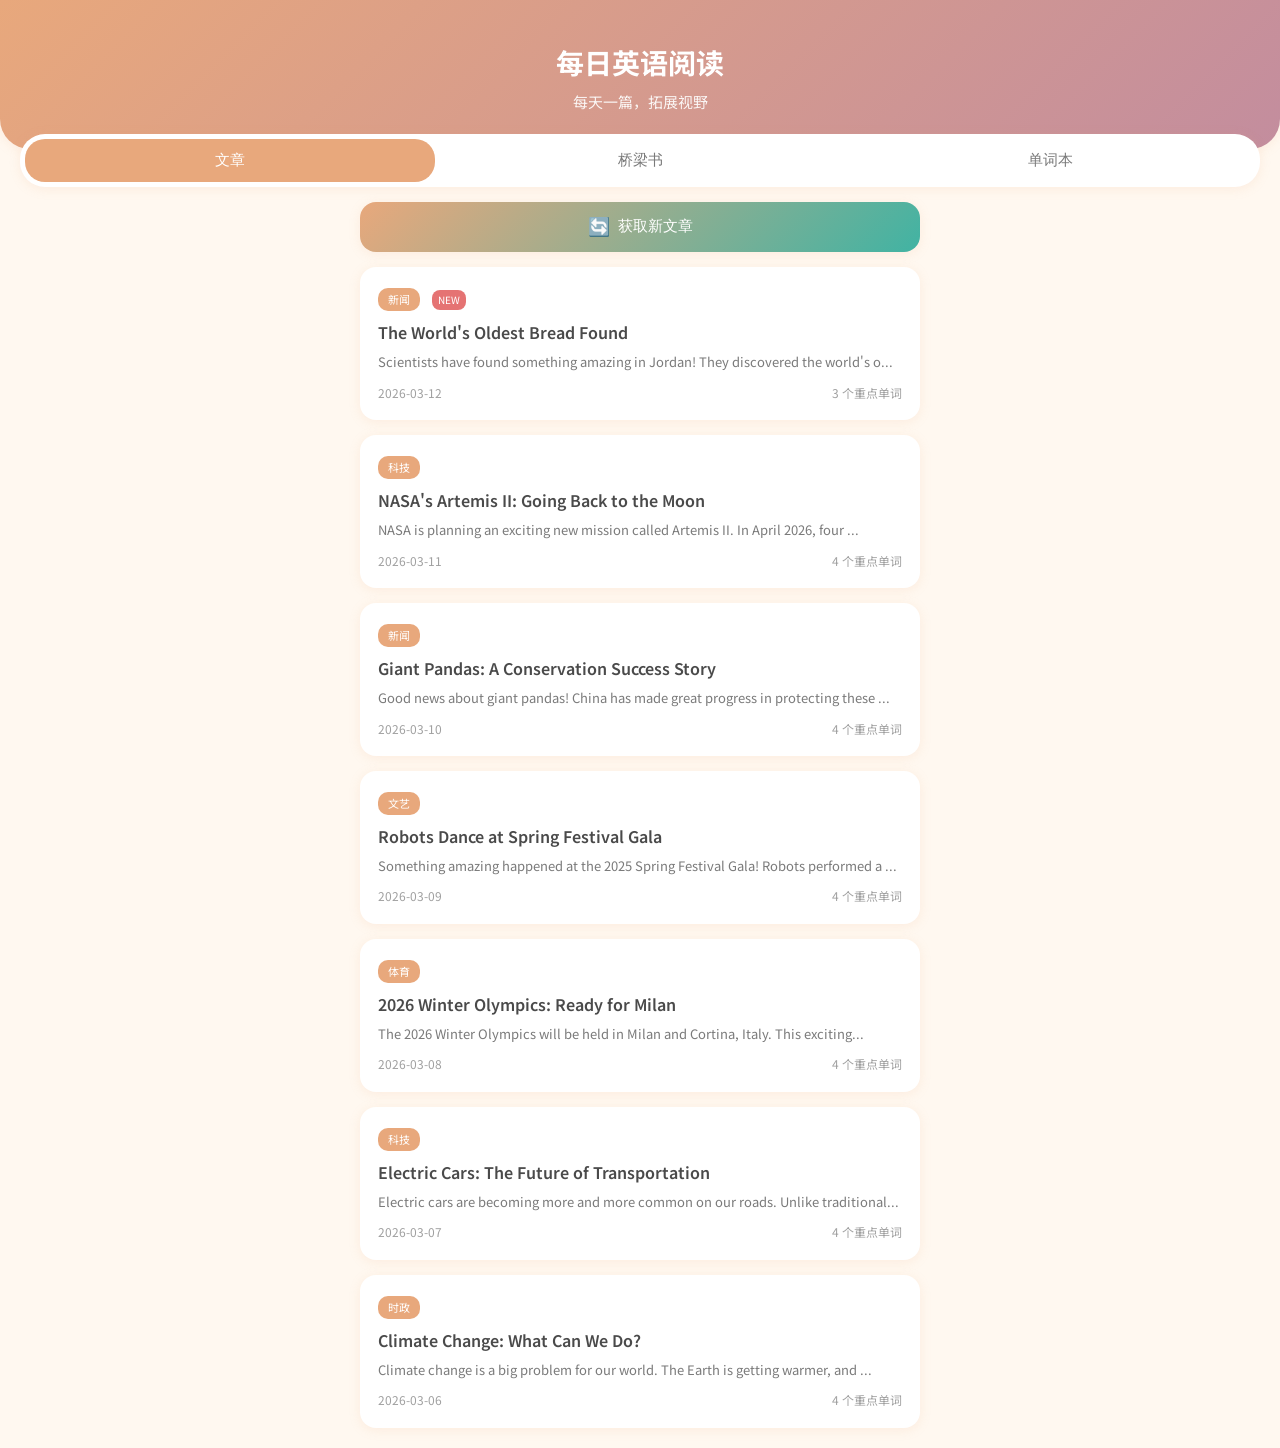
==== commit b65d3d79: "Add files via upload" ====
--- a/app-standalone.html
+++ b/app-standalone.html
@@ -1153,325 +1153,6 @@
     0%, 100% { opacity: 1; }
     50% { opacity: 0.6; }
 }
-
-/* ========== 绘本阅读样式 ========== */
-
-/* 绘本卡片 */
-.picturebook-card {
-    background: var(--card-bg);
-    border-radius: 16px;
-    padding: 15px;
-    box-shadow: var(--shadow);
-    cursor: pointer;
-    transition: transform 0.2s ease, box-shadow 0.2s ease;
-    display: flex;
-    gap: 15px;
-    align-items: center;
-}
-
-.picturebook-card:active {
-    transform: scale(0.98);
-}
-
-.picturebook-card .book-cover-img {
-    width: 80px;
-    height: 100px;
-    border-radius: 8px;
-    object-fit: cover;
-    background: var(--border-color);
-    flex-shrink: 0;
-}
-
-.picturebook-card .book-cover-placeholder {
-    width: 80px;
-    height: 100px;
-    border-radius: 8px;
-    background: linear-gradient(135deg, #FFE4B5, #FFDAB9);
-    display: flex;
-    align-items: center;
-    justify-content: center;
-    font-size: 32px;
-    flex-shrink: 0;
-}
-
-.picturebook-card .book-info {
-    flex: 1;
-}
-
-.picturebook-card h3 {
-    font-size: 15px;
-    font-weight: 600;
-    margin-bottom: 5px;
-    color: var(--text-primary);
-}
-
-.picturebook-card .level-badge {
-    display: inline-block;
-    background: var(--accent-color);
-    color: white;
-    font-size: 11px;
-    padding: 2px 8px;
-    border-radius: 10px;
-    margin-bottom: 5px;
-}
-
-.picturebook-card .book-desc {
-    font-size: 13px;
-    color: var(--text-secondary);
-    display: -webkit-box;
-    -webkit-line-clamp: 2;
-    -webkit-box-orient: vertical;
-    overflow: hidden;
-}
-
-/* 绘本阅读页面 */
-.picturebook-reader {
-    max-width: 100%;
-    margin: 0 auto;
-}
-
-/* 绘本页面容器 */
-.page-container {
-    background: var(--card-bg);
-    border-radius: 16px;
-    overflow: hidden;
-    box-shadow: var(--shadow);
-    margin-bottom: 15px;
-}
-
-/* 绘本图片 */
-.page-image {
-    width: 100%;
-    aspect-ratio: 4/3;
-    object-fit: contain;
-    background: #f5f5f5;
-}
-
-.page-image-placeholder {
-    width: 100%;
-    aspect-ratio: 4/3;
-    background: linear-gradient(135deg, #FFE4B5, #FFDAB9);
-    display: flex;
-    align-items: center;
-    justify-content: center;
-    font-size: 48px;
-}
-
-/* 绘本文字区域 */
-.page-text {
-    padding: 20px;
-    background: var(--card-bg);
-}
-
-.page-text p {
-    font-size: 18px;
-    line-height: 1.8;
-    color: var(--text-primary);
-    margin-bottom: 15px;
-    text-align: justify;
-}
-
-.page-text p:last-child {
-    margin-bottom: 0;
-}
-
-/* 中文翻译（绘本） */
-.page-translation {
-    padding: 15px 20px;
-    background: #FFF9E6;
-    border-top: 1px dashed var(--border-color);
-}
-
-.page-translation p {
-    font-size: 16px;
-    line-height: 1.8;
-    color: var(--text-secondary);
-    margin-bottom: 10px;
-}
-
-.page-translation p:last-child {
-    margin-bottom: 0;
-}
-
-/* 翻页控制 */
-.page-nav {
-    display: flex;
-    align-items: center;
-    justify-content: center;
-    gap: 15px;
-    padding: 15px;
-    background: var(--card-bg);
-    border-radius: 16px;
-    box-shadow: var(--shadow);
-    margin-bottom: 20px;
-}
-
-.page-nav-btn {
-    background: var(--primary-color);
-    color: white;
-    border: none;
-    padding: 12px 20px;
-    border-radius: 25px;
-    font-size: 15px;
-    cursor: pointer;
-    transition: all 0.3s ease;
-    display: flex;
-    align-items: center;
-    gap: 5px;
-}
-
-.page-nav-btn:active {
-    transform: scale(0.95);
-}
-
-.page-nav-btn:disabled {
-    background: var(--border-color);
-    color: var(--text-light);
-    cursor: not-allowed;
-}
-
-.page-indicator {
-    font-size: 15px;
-    color: var(--text-primary);
-    font-weight: 500;
-    min-width: 60px;
-    text-align: center;
-}
-
-/* 页面缩略图导航 */
-.page-thumbnails {
-    display: flex;
-    gap: 10px;
-    overflow-x: auto;
-    padding: 10px 0;
-    margin-bottom: 20px;
-    -webkit-overflow-scrolling: touch;
-}
-
-.page-thumbnails::-webkit-scrollbar {
-    height: 4px;
-}
-
-.page-thumbnails::-webkit-scrollbar-track {
-    background: var(--border-color);
-    border-radius: 2px;
-}
-
-.page-thumbnails::-webkit-scrollbar-thumb {
-    background: var(--primary-color);
-    border-radius: 2px;
-}
-
-.thumbnail {
-    flex-shrink: 0;
-    width: 50px;
-    height: 65px;
-    border-radius: 6px;
-    overflow: hidden;
-    cursor: pointer;
-    border: 2px solid transparent;
-    transition: all 0.2s ease;
-    background: var(--border-color);
-    display: flex;
-    align-items: center;
-    justify-content: center;
-    font-size: 20px;
-}
-
-.thumbnail.active {
-    border-color: var(--primary-color);
-    transform: scale(1.1);
-}
-
-.thumbnail img {
-    width: 100%;
-    height: 100%;
-    object-fit: cover;
-}
-
-/* 绘本详情页头部信息 */
-.picturebook-info {
-    background: var(--card-bg);
-    border-radius: 16px;
-    padding: 20px;
-    margin-bottom: 15px;
-    box-shadow: var(--shadow);
-}
-
-.picturebook-info h2 {
-    font-size: 18px;
-    margin-bottom: 10px;
-    color: var(--text-primary);
-}
-
-.picturebook-info .meta {
-    font-size: 13px;
-    color: var(--text-secondary);
-    margin-bottom: 10px;
-}
-
-.picturebook-info .description {
-    font-size: 14px;
-    color: var(--text-primary);
-    line-height: 1.6;
-}
-
-/* 自动播放控制 */
-.auto-play-control {
-    display: flex;
-    align-items: center;
-    gap: 10px;
-    padding: 10px 15px;
-    background: var(--card-bg);
-    border-radius: 12px;
-    margin-bottom: 15px;
-}
-
-.auto-play-btn {
-    background: var(--accent-color);
-    color: white;
-    border: none;
-    padding: 8px 15px;
-    border-radius: 20px;
-    font-size: 13px;
-    cursor: pointer;
-}
-
-.auto-play-btn.playing {
-    background: var(--error-color);
-}
-
-/* 绘本列表 */
-.picturebooks-list {
-    display: flex;
-    flex-direction: column;
-    gap: 15px;
-}
-
-/* 级别分组标题 */
-.level-section {
-    margin-bottom: 20px;
-}
-
-.level-section-title {
-    font-size: 16px;
-    font-weight: 600;
-    color: var(--text-primary);
-    padding: 10px 0;
-    border-bottom: 2px solid var(--primary-color);
-    margin-bottom: 15px;
-    display: flex;
-    align-items: center;
-    gap: 8px;
-}
-
-.level-section-title .level-num {
-    background: var(--primary-color);
-    color: white;
-    padding: 2px 10px;
-    border-radius: 12px;
-    font-size: 12px;
-}
     </style>
 </head>
 <body>
@@ -1486,7 +1167,6 @@
             <div class="tab-bar">
                 <button class="tab-btn active" data-tab="articles">文章</button>
                 <button class="tab-btn" data-tab="books">桥梁书</button>
-                <button class="tab-btn" data-tab="picturebooks">绘本</button>
                 <button class="tab-btn" data-tab="vocabulary">单词本</button>
             </div>
             
@@ -1499,10 +1179,6 @@
             
             <div id="books-container" class="container hidden">
                 <div class="books-list" id="books-list"></div>
-            </div>
-            
-            <div id="picturebooks-container" class="container hidden">
-                <div class="picturebooks-list" id="picturebooks-list"></div>
             </div>
             
             <div id="vocabulary-container" class="container hidden">
@@ -1619,55 +1295,6 @@
                 </div>
             </div>
         </div>
-        
-        <!-- 绘本阅读页 -->
-        <div id="picturebook-reader-page" class="page">
-            <header class="header detail-header">
-                <button class="back-btn" id="back-from-picturebook">← 返回</button>
-                <h1 id="picturebook-title"></h1>
-            </header>
-            
-            <div class="container">
-                <!-- 绘本信息 -->
-                <div class="picturebook-info">
-                    <h2 id="pb-book-title"></h2>
-                    <p class="meta" id="pb-book-meta"></p>
-                    <p class="description" id="pb-book-desc"></p>
-                </div>
-                
-                <!-- 页面缩略图导航 -->
-                <div class="page-thumbnails" id="page-thumbnails"></div>
-                
-                <!-- 翻页控制 -->
-                <div class="page-nav">
-                    <button class="page-nav-btn" id="prev-page">◀ 上一页</button>
-                    <span class="page-indicator" id="page-indicator">1 / 10</span>
-                    <button class="page-nav-btn" id="next-page">下一页 ▶</button>
-                </div>
-                
-                <!-- 绘本内容区域 -->
-                <div class="picturebook-reader">
-                    <div class="page-container">
-                        <img class="page-image" id="pb-page-image" src="" alt="绘本图片">
-                        <div class="page-image-placeholder hidden" id="pb-page-placeholder">📖</div>
-                    </div>
-                    
-                    <div class="page-text" id="pb-page-text"></div>
-                    
-                    <!-- 中文翻译 -->
-                    <div class="translation-section">
-                        <button class="toggle-btn" id="toggle-pb-translation">查看中文翻译 ▼</button>
-                        <div class="page-translation hidden" id="pb-page-translation"></div>
-                    </div>
-                </div>
-                
-                <!-- 重点单词 -->
-                <div class="section">
-                    <h2 class="section-title">📚 本页单词</h2>
-                    <div class="words-list" id="pb-words-list"></div>
-                </div>
-            </div>
-        </div>
     </div>
     
     <!-- 单词详情弹窗 -->
@@ -1683,902 +1310,6 @@
     <div class="toast hidden" id="toast"></div>
     
     <script>
-// ========== 桥梁书/初章书数据 ==========
-const picturebooks = [
-    // ========== Level 6 ==========
-    {
-        id: 1,
-        title: "The Secret of the Sands",
-        titleZh: "沙滩的秘密",
-        level: 6,
-        levelDesc: "Oxford Level 6 | 蓝思 400L-500L",
-        coverEmoji: "🏖️",
-        description: "孩子们在海边发现了一个神秘的瓶子，里面有一张古老的藏宝图。跟随他们一起探索沙滩的秘密！",
-        pages: [
-            {
-                pageNum: 1,
-                imageEmoji: "🌅",
-                text: `<p>It was a bright, sunny morning.</p><p>Max and Mia were staying at their grandma's house by the sea.</p><p>"Let's go to the beach!" said Max.</p>`,
-                translation: `<p>这是一个阳光明媚的早晨。</p><p>Max和Mia住在海边的奶奶家。</p><p>"我们去海滩吧！"Max说。</p>`,
-                words: [
-                    { word: "bright", phonetic: "/braɪt/", meaning: "明亮的", example: "The sun was bright today." },
-                    { word: "sunny", phonetic: "/ˈsʌni/", meaning: "阳光充足的", example: "It was a sunny day." }
-                ]
-            },
-            {
-                pageNum: 2,
-                imageEmoji: "🏃",
-                text: `<p>They ran across the sand.</p><p>The waves crashed on the shore.</p><p>"Look!" shouted Mia. "What's that?"</p>`,
-                translation: `<p>他们跑过沙滩。</p><p>海浪拍打着海岸。</p><p>"看！"Mia喊道。"那是什么？"</p>`,
-                words: [
-                    { word: "crashed", phonetic: "/kræʃt/", meaning: "撞击", example: "The waves crashed loudly." },
-                    { word: "shore", phonetic: "/ʃɔːr/", meaning: "海岸", example: "We walked along the shore." }
-                ]
-            },
-            {
-                pageNum: 3,
-                imageEmoji: "🍾",
-                text: `<p>There was something half-buried in the sand.</p><p>It was an old glass bottle.</p><p>Inside, they could see a piece of paper.</p>`,
-                translation: `<p>有东西半埋在沙子里。</p><p>是一个旧玻璃瓶。</p><p>里面，他们可以看到一张纸。</p>`,
-                words: [
-                    { word: "buried", phonetic: "/ˈberid/", meaning: "埋藏的", example: "The treasure was buried." },
-                    { word: "glass", phonetic: "/ɡlæs/", meaning: "玻璃", example: "She drank from a glass bottle." }
-                ]
-            },
-            {
-                pageNum: 4,
-                imageEmoji: "📜",
-                text: `<p>Max carefully pulled out the cork.</p><p>He shook the bottle.</p><p>A rolled-up map fell out!</p>`,
-                translation: `<p>Max小心地拔出软木塞。</p><p>他摇了摇瓶子。</p><p>一张卷起来的地图掉了出来！</p>`,
-                words: [
-                    { word: "carefully", phonetic: "/ˈkeəfəli/", meaning: "小心地", example: "She carefully opened the box." },
-                    { word: "rolled-up", phonetic: "/rəʊld ʌp/", meaning: "卷起来的", example: "He held a rolled-up newspaper." }
-                ]
-            },
-            {
-                pageNum: 5,
-                imageEmoji: "🗺️",
-                text: `<p>"It's a treasure map!" cried Max.</p><p>The map showed a picture of the beach.</p><p>There was a big X marked on a cave.</p>`,
-                translation: `<p>"是藏宝图！"Max叫道。</p><p>地图显示了海滩的图片。</p><p>在一个洞穴上标记了一个大大的X。</p>`,
-                words: [
-                    { word: "treasure", phonetic: "/ˈtreʒər/", meaning: "宝藏", example: "They found a treasure chest." },
-                    { word: "marked", phonetic: "/mɑːkt/", meaning: "标记的", example: "The map was marked with an X." }
-                ]
-            },
-            {
-                pageNum: 6,
-                imageEmoji: "🕳️",
-                text: `<p>"I know that cave!" said Mia.</p><p>"It's past the big rocks."</p><p>They ran along the beach excitedly.</p>`,
-                translation: `<p>"我知道那个洞穴！"Mia说。</p><p>"就在大岩石过去一点。"</p><p>他们兴奋地沿着海滩跑去。</p>`,
-                words: [
-                    { word: "cave", phonetic: "/keɪv/", meaning: "洞穴", example: "Bats live in the cave." },
-                    { word: "excitedly", phonetic: "/ɪkˈsaɪtɪdli/", meaning: "兴奋地", example: "They talked excitedly." }
-                ]
-            },
-            {
-                pageNum: 7,
-                imageEmoji: "🔍",
-                text: `<p>Inside the dark cave, they looked around.</p><p>"The map says the treasure is under a rock with a star," read Max.</p>`,
-                translation: `<p>在黑暗的洞穴里，他们四处张望。</p><p>"地图上说宝藏在一颗有星星的石头下面，"Max读道。</p>`,
-                words: [
-                    { word: "dark", phonetic: "/dɑːk/", meaning: "黑暗的", example: "The cave was dark." },
-                    { word: "looked around", phonetic: "/lʊkt əˈraʊnd/", meaning: "四处张望", example: "She looked around the room." }
-                ]
-            },
-            {
-                pageNum: 8,
-                imageEmoji: "⭐",
-                text: `<p>Mia found a rock with a star drawn on it.</p><p>They dug in the sand beneath it.</p><p>Clunk! Their spades hit something hard.</p>`,
-                translation: `<p>Mia找到了一块画着星星的石头。</p><p>他们在下面挖沙子。</p><p>当！他们的铲子碰到了硬东西。</p>`,
-                words: [
-                    { word: "beneath", phonetic: "/bɪˈniːθ/", meaning: "在...下面", example: "The cat was beneath the table." },
-                    { word: "dug", phonetic: "/dʌɡ/", meaning: "挖（dig的过去式）", example: "They dug a hole in the sand." }
-                ]
-            },
-            {
-                pageNum: 9,
-                imageEmoji: "📦",
-                text: `<p>It was an old metal box.</p><p>Inside, there were old coins and a necklace.</p><p>"We found the treasure!" they cheered.</p>`,
-                translation: `<p>是一个旧金属盒子。</p><p>里面，有古老的硬币和一条项链。</p><p>"我们找到宝藏了！"他们欢呼道。</p>`,
-                words: [
-                    { word: "metal", phonetic: "/ˈmetl/", meaning: "金属", example: "The box was made of metal." },
-                    { word: "coins", phonetic: "/kɔɪnz/", meaning: "硬币", example: "He collected old coins." }
-                ]
-            },
-            {
-                pageNum: 10,
-                imageEmoji: "🏠",
-                text: `<p>They showed Grandma their find.</p><p>"I think a pirate left this long ago!" she said.</p><p>What an amazing adventure!</p>`,
-                translation: `<p>他们给奶奶看他们的发现。</p><p>"我想很久以前有海盗留下了这个！"她说。</p><p>多么精彩的冒险啊！</p>`,
-                words: [
-                    { word: "pirate", phonetic: "/ˈpaɪrət/", meaning: "海盗", example: "The pirate had a wooden leg." },
-                    { word: "adventure", phonetic: "/ədˈventʃər/", meaning: "冒险", example: "They had a great adventure." }
-                ]
-            }
-        ]
-    },
-    {
-        id: 2,
-        title: "The Lost Key",
-        titleZh: "丢失的钥匙",
-        level: 6,
-        levelDesc: "Oxford Level 6 | 蓝思 400L-500L",
-        coverEmoji: "🔑",
-        description: "Tom在公园里捡到一把古怪的钥匙。这把钥匙能打开什么呢？让我们一起揭开谜团！",
-        pages: [
-            {
-                pageNum: 1,
-                imageEmoji: "🌳",
-                text: `<p>Tom was walking through the park.</p><p>It was a cool autumn day.</p><p>The leaves were falling from the trees.</p>`,
-                translation: `<p>Tom正在穿过公园。</p><p>这是一个凉爽的秋日。</p><p>树叶正从树上飘落。</p>`,
-                words: [
-                    { word: "autumn", phonetic: "/ˈɔːtəm/", meaning: "秋天", example: "The leaves change color in autumn." },
-                    { word: "falling", phonetic: "/ˈfɔːlɪŋ/", meaning: "落下", example: "The rain was falling." }
-                ]
-            },
-            {
-                pageNum: 2,
-                imageEmoji: "👀",
-                text: `<p>Suddenly, something shiny caught his eye.</p><p>He bent down to look.</p><p>It was an old, golden key!</p>`,
-                translation: `<p>突然，有东西闪闪发光引起了他的注意。</p><p>他弯下腰去看。</p><p>是一把古老的金钥匙！</p>`,
-                words: [
-                    { word: "shiny", phonetic: "/ˈʃaɪni/", meaning: "闪亮的", example: "Her shoes were shiny." },
-                    { word: "golden", phonetic: "/ˈɡəʊldən/", meaning: "金色的", example: "She wore a golden necklace." }
-                ]
-            },
-            {
-                pageNum: 3,
-                imageEmoji: "❓",
-                text: `<p>"I wonder what this key opens," thought Tom.</p><p>He looked around the park.</p><p>What could it be for?</p>`,
-                translation: `<p>"我想知道这把钥匙能开什么，"Tom想。</p><p>他环顾公园。</p><p>这可能是用来做什么的呢？</p>`,
-                words: [
-                    { word: "wonder", phonetic: "/ˈwʌndər/", meaning: "想知道", example: "I wonder where she went." },
-                    { word: "looked around", phonetic: "/lʊkt əˈraʊnd/", meaning: "环顾四周", example: "He looked around for his keys." }
-                ]
-            },
-            {
-                pageNum: 4,
-                imageEmoji: "🏠",
-                text: `<p>Tom showed the key to his dad.</p><p>"That's very interesting," said Dad.</p><p>"Let's ask at the old house on the hill."</p>`,
-                translation: `<p>Tom把钥匙给爸爸看。</p><p>"这很有趣，"爸爸说。</p><p>"我们去问问山上那座老房子吧。"</p>`,
-                words: [
-                    { word: "interesting", phonetic: "/ˈɪntrəstɪŋ/", meaning: "有趣的", example: "The book was interesting." },
-                    { word: "hill", phonetic: "/hɪl/", meaning: "小山", example: "They climbed up the hill." }
-                ]
-            },
-            {
-                pageNum: 5,
-                imageEmoji: "👵",
-                text: `<p>Mrs. Green lived in the old house.</p><p>She had lived there for fifty years.</p><p>"Oh my!" she said when she saw the key.</p>`,
-                translation: `<p>Green太太住在那座老房子里。</p><p>她在那里住了五十年了。</p><p>"天哪！"她看到钥匙时说。</p>`,
-                words: [
-                    { word: "fifty", phonetic: "/ˈfɪfti/", meaning: "五十", example: "He is fifty years old." },
-                    { word: "Oh my", phonetic: "/əʊ maɪ/", meaning: "天哪", example: "Oh my! What a surprise!" }
-                ]
-            },
-            {
-                pageNum: 6,
-                imageEmoji: "📦",
-                text: `<p>"That's my grandmother's key!" cried Mrs. Green.</p><p>"It opens a special box in my attic."</p>`,
-                translation: `<p>"那是我祖母的钥匙！"Green太太叫道。</p><p>"它能打开我阁楼里的一个特别的盒子。"</p>`,
-                words: [
-                    { word: "grandmother", phonetic: "/ˈɡrænmʌðər/", meaning: "祖母", example: "My grandmother makes great cookies." },
-                    { word: "attic", phonetic: "/ˈætɪk/", meaning: "阁楼", example: "We store old things in the attic." }
-                ]
-            },
-            {
-                pageNum: 7,
-                imageEmoji: "🪜",
-                text: `<p>They climbed up to the attic.</p><p>It was dusty and full of old things.</p><p>In the corner, there was a wooden chest.</p>`,
-                translation: `<p>他们爬上阁楼。</p><p>那里很尘土飞扬，满是旧东西。</p><p>在角落里，有一个木箱子。</p>`,
-                words: [
-                    { word: "dusty", phonetic: "/ˈdʌsti/", meaning: "布满灰尘的", example: "The old room was dusty." },
-                    { word: "wooden", phonetic: "/ˈwʊdn/", meaning: "木制的", example: "She sat on a wooden chair." }
-                ]
-            },
-            {
-                pageNum: 8,
-                imageEmoji: "🔓",
-                text: `<p>Tom put the key in the lock.</p><p>Click! The chest opened slowly.</p><p>Inside was a beautiful photo album.</p>`,
-                translation: `<p>Tom把钥匙插进锁里。</p><p>咔嚓！箱子慢慢打开了。</p><p>里面是一本漂亮的相册。</p>`,
-                words: [
-                    { word: "lock", phonetic: "/lɒk/", meaning: "锁", example: "She turned the key in the lock." },
-                    { word: "photo album", phonetic: "/ˈfəʊtəʊ ˈælbəm/", meaning: "相册", example: "We looked through the photo album." }
-                ]
-            },
-            {
-                pageNum: 9,
-                imageEmoji: "📸",
-                text: `<p>"These are photos from long ago," said Mrs. Green.</p><p>"Thank you for finding the key, Tom!"</p>`,
-                translation: `<p>"这些是很久以前的照片，"Green太太说。</p><p>"谢谢你找到钥匙，Tom！"</p>`,
-                words: [
-                    { word: "photos", phonetic: "/ˈfəʊtəʊz/", meaning: "照片", example: "She took many photos." },
-                    { word: "long ago", phonetic: "/lɒŋ əˈɡəʊ/", meaning: "很久以前", example: "Dinosaurs lived long ago." }
-                ]
-            },
-            {
-                pageNum: 10,
-                imageEmoji: "😊",
-                text: `<p>Tom felt happy to help.</p><p>"I'm glad I found your key," he said.</p><p>It was a good day for an adventure!</p>`,
-                translation: `<p>Tom很高兴能帮上忙。</p><p>"我很高兴找到了您的钥匙，"他说。</p><p>这是一个适合冒险的好日子！</p>`,
-                words: [
-                    { word: "glad", phonetic: "/ɡlæd/", meaning: "高兴的", example: "I'm glad to see you." },
-                    { word: "help", phonetic: "/help/", meaning: "帮助", example: "Can you help me, please?" }
-                ]
-            }
-        ]
-    },
-    // ========== Level 7 ==========
-    {
-        id: 3,
-        title: "The Hunt for Gold",
-        titleZh: "寻找黄金",
-        level: 7,
-        levelDesc: "Oxford Level 7 | 蓝思 500L-600L",
-        coverEmoji: "💰",
-        description: "爷爷告诉孩子们关于老房子里隐藏的宝藏。他们能找到黄金吗？",
-        pages: [
-            {
-                pageNum: 1,
-                imageEmoji: "📖",
-                text: `<p>One rainy afternoon, Grandpa told the children a story.</p><p>"Our old house has a secret," he said mysteriously.</p>`,
-                translation: `<p>一个下雨的下午，爷爷给孩子们讲了一个故事。</p><p>"我们的老房子有一个秘密，"他神秘地说。</p>`,
-                words: [
-                    { word: "rainy", phonetic: "/ˈreɪni/", meaning: "下雨的", example: "It was a rainy day." },
-                    { word: "mysteriously", phonetic: "/mɪˈstɪəriəsli/", meaning: "神秘地", example: "She smiled mysteriously." }
-                ]
-            },
-            {
-                pageNum: 2,
-                imageEmoji: "👂",
-                text: `<p>"Long ago, my grandfather hid something valuable," continued Grandpa.</p><p>"Nobody has found it for a hundred years!"</p>`,
-                translation: `<p>"很久以前，我的祖父藏了一件珍贵的东西，"爷爷继续说。</p><p>"一百年了，没有人找到它！"</p>`,
-                words: [
-                    { word: "valuable", phonetic: "/ˈvæljuəbl/", meaning: "珍贵的", example: "The painting was valuable." },
-                    { word: "hundred", phonetic: "/ˈhʌndrəd/", meaning: "百", example: "There were a hundred people." }
-                ]
-            },
-            {
-                pageNum: 3,
-                imageEmoji: "👦👧",
-                text: `<p>Tom and Lily looked at each other excitedly.</p><p>"Can we look for it?" asked Tom.</p><p>"Of course!" said Grandpa with a smile.</p>`,
-                translation: `<p>Tom和Lily兴奋地看着对方。</p><p>"我们可以去找吗？"Tom问。</p><p>"当然可以！"爷爷笑着说。</p>`,
-                words: [
-                    { word: "each other", phonetic: "/iːtʃ ˈʌðər/", meaning: "彼此", example: "They looked at each other." },
-                    { word: "Of course", phonetic: "/əv kɔːs/", meaning: "当然", example: "Of course you can come!" }
-                ]
-            },
-            {
-                pageNum: 4,
-                imageEmoji: "🔦",
-                text: `<p>They took a torch and went to the cellar.</p><p>It was dark and a bit spooky.</p><p>"Don't be afraid," said Tom bravely.</p>`,
-                translation: `<p>他们拿上手电筒去了地下室。</p><p>那里很黑，有点可怕。</p><p>"别害怕，"Tom勇敢地说。</p>`,
-                words: [
-                    { word: "torch", phonetic: "/tɔːtʃ/", meaning: "手电筒", example: "Shine the torch here." },
-                    { word: "spooky", phonetic: "/ˈspuːki/", meaning: "可怕的", example: "The old house was spooky." }
-                ]
-            },
-            {
-                pageNum: 5,
-                imageEmoji: "🧱",
-                text: `<p>They searched everywhere.</p><p>Behind the old boxes, under the dusty table.</p><p>Then Lily noticed something strange on the wall.</p>`,
-                translation: `<p>他们到处搜寻。</p><p>在旧箱子后面，在布满灰尘的桌子下面。</p><p>然后Lily注意到墙上有些奇怪的东西。</p>`,
-                words: [
-                    { word: "searched", phonetic: "/sɜːtʃt/", meaning: "搜寻", example: "They searched for the lost dog." },
-                    { word: "noticed", phonetic: "/ˈnəʊtɪst/", meaning: "注意到", example: "She noticed a mistake." }
-                ]
-            },
-            {
-                pageNum: 6,
-                imageEmoji: "🧩",
-                text: `<p>One brick looked different from the others.</p><p>Tom pushed it gently.</p><p>It moved! Behind it was a small hiding place.</p>`,
-                translation: `<p>一块砖看起来和其他的不一样。</p><p>Tom轻轻地推了推它。</p><p>它动了！后面是一个小藏匿处。</p>`,
-                words: [
-                    { word: "brick", phonetic: "/brɪk/", meaning: "砖", example: "The house was made of brick." },
-                    { word: "hiding place", phonetic: "/ˈhaɪdɪŋ pleɪs/", meaning: "藏匿处", example: "The cat found a hiding place." }
-                ]
-            },
-            {
-                pageNum: 7,
-                imageEmoji: "👜",
-                text: `<p>Inside was a small leather bag.</p><p>It was heavy!</p><p>With shaking hands, Tom opened it.</p>`,
-                translation: `<p>里面是一个小皮袋。</p><p>它很重！</p><p>Tom用颤抖的手打开了它。</p>`,
-                words: [
-                    { word: "leather", phonetic: "/ˈleðər/", meaning: "皮革", example: "She wore leather shoes." },
-                    { word: "shaking", phonetic: "/ˈʃeɪkɪŋ/", meaning: "颤抖的", example: "His hands were shaking with cold." }
-                ]
-            },
-            {
-                pageNum: 8,
-                imageEmoji: "✨",
-                text: `<p>Out tumbled several gold coins!</p><p>They sparkled in the torchlight.</p><p>"We found it!" whispered Lily.</p>`,
-                translation: `<p>滚出来好几枚金币！</p><p>它们在手电筒的光下闪闪发光。</p><p>"我们找到了！"Lily低声说。</p>`,
-                words: [
-                    { word: "tumbled", phonetic: "/ˈtʌmbld/", meaning: "滚落", example: "The rocks tumbled down." },
-                    { word: "sparkled", phonetic: "/ˈspɑːkld/", meaning: "闪闪发光", example: "Her eyes sparkled with joy." }
-                ]
-            },
-            {
-                pageNum: 9,
-                imageEmoji: "🏃",
-                text: `<p>They ran back upstairs to show Grandpa.</p><p>His eyes filled with happy tears.</p><p>"You found the family treasure!" he said proudly.</p>`,
-                translation: `<p>他们跑上楼给爷爷看。</p><p>他的眼眶里充满了幸福的泪水。</p><p>"你们找到了家族宝藏！"他自豪地说。</p>`,
-                words: [
-                    { word: "upstairs", phonetic: "/ˌʌpˈsteəz/", meaning: "楼上", example: "She went upstairs to bed." },
-                    { word: "proudly", phonetic: "/ˈpraʊdli/", meaning: "自豪地", example: "He showed his work proudly." }
-                ]
-            },
-            {
-                pageNum: 10,
-                imageEmoji: "🏛️",
-                text: `<p>Grandpa took them to a museum.</p><p>The experts said the coins were very old and rare.</p><p>What an amazing discovery!</p>`,
-                translation: `<p>爷爷带他们去了博物馆。</p><p>专家说这些硬币非常古老稀有。</p><p>多么惊人的发现啊！</p>`,
-                words: [
-                    { word: "museum", phonetic: "/mjuˈziːəm/", meaning: "博物馆", example: "We visited the museum yesterday." },
-                    { word: "rare", phonetic: "/reər/", meaning: "稀有的", example: "This flower is very rare." }
-                ]
-            }
-        ]
-    },
-    {
-        id: 4,
-        title: "The Broken Roof",
-        titleZh: "破损的屋顶",
-        level: 7,
-        levelDesc: "Oxford Level 7 | 蓝思 500L-600L",
-        coverEmoji: "🏚️",
-        description: "一场暴风雨损坏了学校的屋顶。孩子们想出了一个帮助修复的办法。",
-        pages: [
-            {
-                pageNum: 1,
-                imageEmoji: "⛈️",
-                text: `<p>Last night, a terrible storm hit the town.</p><p>The wind howled and the rain poured down.</p><p>Everyone stayed safe inside their homes.</p>`,
-                translation: `<p>昨天晚上，一场可怕的暴风雨袭击了小镇。</p><p>狂风呼啸，大雨倾盆。</p><p>大家都安全地待在家里。</p>`,
-                words: [
-                    { word: "terrible", phonetic: "/ˈterəbl/", meaning: "可怕的", example: "There was a terrible accident." },
-                    { word: "howled", phonetic: "/haʊld/", meaning: "呼啸", example: "The wind howled outside." }
-                ]
-            },
-            {
-                pageNum: 2,
-                imageEmoji: "🏫",
-                text: `<p>The next morning, the children went to school.</p><p>But something was wrong.</p><p>Part of the school roof had fallen in!</p>`,
-                translation: `<p>第二天早上，孩子们去上学。</p><p>但有些不对劲。</p><p>学校的一部分屋顶塌了！</p>`,
-                words: [
-                    { word: "roof", phonetic: "/ruːf/", meaning: "屋顶", example: "The roof was covered with snow." },
-                    { word: "fallen in", phonetic: "/ˈfɔːlən ɪn/", meaning: "塌陷", example: "The old roof had fallen in." }
-                ]
-            },
-            {
-                pageNum: 3,
-                imageEmoji: "😢",
-                text: `<p>"We can't have lessons here," said Mrs. Baker sadly.</p><p>"It's too dangerous."</p><p>The children felt disappointed.</p>`,
-                translation: `<p>"我们不能在这里上课了，"Baker太太难过地说。</p><p>"这太危险了。"</p><p>孩子们感到很失望。</p>`,
-                words: [
-                    { word: "dangerous", phonetic: "/ˈdeɪndʒərəs/", meaning: "危险的", example: "Swimming alone can be dangerous." },
-                    { word: "disappointed", phonetic: "/ˌdɪsəˈpɔɪntɪd/", meaning: "失望的", example: "She looked disappointed." }
-                ]
-            },
-            {
-                pageNum: 4,
-                imageEmoji: "💡",
-                text: `<p>"Wait!" said Emma. "We can raise money to help!"</p><p>"That's a great idea!" said her friends.</p><p>"Let's have a school fair!"</p>`,
-                translation: `<p>"等等！"Emma说。"我们可以筹钱来帮忙！"</p><p>"这是个好主意！"她的朋友们说。</p><p>"我们来办一个学校义卖会吧！"</p>`,
-                words: [
-                    { word: "raise money", phonetic: "/reɪz ˈmʌni/", meaning: "筹款", example: "They raised money for charity." },
-                    { word: "fair", phonetic: "/feər/", meaning: "集市，义卖会", example: "The school fair was fun." }
-                ]
-            },
-            {
-                pageNum: 5,
-                imageEmoji: "🎨",
-                text: `<p>Everyone worked hard to prepare.</p><p>Some made cakes, some made crafts.</p><p>Others practiced games and shows.</p>`,
-                translation: `<p>大家都努力准备着。</p><p>有的做蛋糕，有的做手工。</p><p>其他的练习游戏和表演节目。</p>`,
-                words: [
-                    { word: "crafts", phonetic: "/krɑːfts/", meaning: "手工艺品", example: "She enjoys making crafts." },
-                    { word: "practiced", phonetic: "/ˈpræktɪst/", meaning: "练习", example: "He practiced the piano every day." }
-                ]
-            },
-            {
-                pageNum: 6,
-                imageEmoji: "🎪",
-                text: `<p>On Saturday, the school fair began.</p><p>Many people came to support them.</p><p>The playground was full of happy faces.</p>`,
-                translation: `<p>星期六，学校义卖会开始了。</p><p>很多人来支持他们。</p><p>操场上满是笑脸。</p>`,
-                words: [
-                    { word: "support", phonetic: "/səˈpɔːt/", meaning: "支持", example: "Thank you for your support." },
-                    { word: "full of", phonetic: "/fʊl əv/", meaning: "充满", example: "The box was full of toys." }
-                ]
-            },
-            {
-                pageNum: 7,
-                imageEmoji: "🎮",
-                text: `<p>There were games, food stalls, and performances.</p><p>The children sang and danced.</p><p>Everyone had a wonderful time.</p>`,
-                translation: `<p>有游戏、小吃摊和表演。</p><p>孩子们唱歌跳舞。</p><p>每个人都玩得很开心。</p>`,
-                words: [
-                    { word: "stalls", phonetic: "/stɔːlz/", meaning: "摊位", example: "There were many stalls at the market." },
-                    { word: "performances", phonetic: "/pəˈfɔːmənsɪz/", meaning: "表演", example: "The performances were amazing." }
-                ]
-            },
-            {
-                pageNum: 8,
-                imageEmoji: "💰",
-                text: `<p>At the end of the day, they counted the money.</p><p>"We raised enough!" shouted Tom.</p><p>The children cheered loudly.</p>`,
-                translation: `<p>一天结束的时候，他们数了钱。</p><p>"我们筹够了！"Tom喊道。</p><p>孩子们大声欢呼。</p>`,
-                words: [
-                    { word: "counted", phonetic: "/ˈkaʊntɪd/", meaning: "数", example: "She counted the money carefully." },
-                    { word: "enough", phonetic: "/ɪˈnʌf/", meaning: "足够", example: "Do we have enough time?" }
-                ]
-            },
-            {
-                pageNum: 9,
-                imageEmoji: "👷",
-                text: `<p>Soon, workers came to fix the roof.</p><p>The children watched as it was repaired.</p><p>They felt proud of what they had done.</p>`,
-                translation: `<p>很快，工人们来修理屋顶了。</p><p>孩子们看着它被修好。</p><p>他们为自己的所作所为感到自豪。</p>`,
-                words: [
-                    { word: "fix", phonetic: "/fɪks/", meaning: "修理", example: "Can you fix my bike?" },
-                    { word: "repaired", phonetic: "/rɪˈpeəd/", meaning: "被修复", example: "The road was repaired." }
-                ]
-            },
-            {
-                pageNum: 10,
-                imageEmoji: "🎉",
-                text: `<p>The school looked better than ever.</p><p>"Thank you, children!" said Mrs. Baker.</p><p>"You showed us what community means."</p>`,
-                translation: `<p>学校看起来比以前更好了。</p><p>"谢谢你们，孩子们！"Baker太太说。</p><p>"你们向我们展示了什么是社区精神。"</p>`,
-                words: [
-                    { word: "community", phonetic: "/kəˈmjuːnəti/", meaning: "社区", example: "Our community is very friendly." },
-                    { word: "means", phonetic: "/miːnz/", meaning: "意味着", example: "This word means 'happy'." }
-                ]
-            }
-        ]
-    },
-    // ========== Level 8 ==========
-    {
-        id: 5,
-        title: "The Evil Genie",
-        titleZh: "邪恶精灵",
-        level: 8,
-        levelDesc: "Oxford Level 8 | 蓝思 600L-700L",
-        coverEmoji: "🧞",
-        description: "Amy发现了一本神奇的魔法书，但书里的精灵并不友善。她必须用智慧战胜邪恶精灵！",
-        pages: [
-            {
-                pageNum: 1,
-                imageEmoji: "📚",
-                text: `<p>Amy loved visiting the old library.</p><p>One day, she found a dusty book on a high shelf.</p><p>It had a strange golden symbol on its cover.</p>`,
-                translation: `<p>Amy喜欢去老图书馆。</p><p>有一天，她在高高的书架上发现了一本满是灰尘的书。</p><p>封面上有一个奇怪的金色符号。</p>`,
-                words: [
-                    { word: "library", phonetic: "/ˈlaɪbrəri/", meaning: "图书馆", example: "I borrowed books from the library." },
-                    { word: "symbol", phonetic: "/ˈsɪmbl/", meaning: "符号", example: "What does this symbol mean?" }
-                ]
-            },
-            {
-                pageNum: 2,
-                imageEmoji: "📖",
-                text: `<p>Curiously, she opened the book.</p><p>Suddenly, purple smoke poured out!</p><p>A deep voice echoed from the pages.</p>`,
-                translation: `<p>好奇地，她打开了书。</p><p>突然，紫色的烟雾涌了出来！</p><p>一个低沉的声音从书页中回荡。</p>`,
-                words: [
-                    { word: "curiously", phonetic: "/ˈkjʊəriəsli/", meaning: "好奇地", example: "She looked at the box curiously." },
-                    { word: "echoed", phonetic: "/ˈekəʊd/", meaning: "回荡", example: "Her voice echoed in the cave." }
-                ]
-            },
-            {
-                pageNum: 3,
-                imageEmoji: "🧞",
-                text: `<p>"I am the Genie of the Book!" the voice boomed.</p><p>"You have freed me, and now I will cause chaos!"</p><p>Amy gasped in horror.</p>`,
-                translation: `<p>"我是书中的精灵！"那个声音轰鸣道。</p><p>"你释放了我，现在我要制造混乱！"</p><p>Amy惊恐地倒吸一口气。</p>`,
-                words: [
-                    { word: "genie", phonetic: "/ˈdʒiːni/", meaning: "精灵", example: "The genie granted three wishes." },
-                    { word: "chaos", phonetic: "/ˈkeɪɒs/", meaning: "混乱", example: "The storm caused chaos." }
-                ]
-            },
-            {
-                pageNum: 4,
-                imageEmoji: "🌪️",
-                text: `<p>The genie flew out of the library.</p><p>Books flew everywhere! Chairs spun around!</p><p>"I must stop him!" thought Amy bravely.</p>`,
-                translation: `<p>精灵飞出了图书馆。</p><p>书到处乱飞！椅子旋转着！</p><p>"我必须阻止他！"Amy勇敢地想。</p>`,
-                words: [
-                    { word: "flew", phonetic: "/fluː/", meaning: "飞（fly的过去式）", example: "The bird flew away." },
-                    { word: "spun", phonetic: "/spʌn/", meaning: "旋转（spin的过去式）", example: "The top spun on the floor." }
-                ]
-            },
-            {
-                pageNum: 5,
-                imageEmoji: "💭",
-                text: `<p>She remembered something from her grandmother's stories.</p><p>Evil genies could be defeated by riddles!</p><p>She chased after the genie.</p>`,
-                translation: `<p>她想起奶奶故事里的一些事情。</p><p>邪恶的精灵可以被谜语打败！</p><p>她追赶着精灵。</p>`,
-                words: [
-                    { word: "defeated", phonetic: "/dɪˈfiːtɪd/", meaning: "被击败", example: "The army was defeated." },
-                    { word: "riddles", phonetic: "/ˈrɪdlz/", meaning: "谜语", example: "Can you solve this riddle?" }
-                ]
-            },
-            {
-                pageNum: 6,
-                imageEmoji: "🏙️",
-                text: `<p>The genie was causing trouble in the town square.</p><p>Water fountains sprayed everyone!</p><p>Pigeons danced in a line!</p>`,
-                translation: `<p>精灵正在城镇广场制造麻烦。</p><p>喷泉向每个人喷水！</p><p>鸽子排成一排跳舞！</p>`,
-                words: [
-                    { word: "square", phonetic: "/skweər/", meaning: "广场", example: "They met in the town square." },
-                    { word: "fountains", phonetic: "/ˈfaʊntɪnz/", meaning: "喷泉", example: "The fountains were beautiful." }
-                ]
-            },
-            {
-                pageNum: 7,
-                imageEmoji: "🗣️",
-                text: `<p>"Genie!" called Amy loudly. "I challenge you to a riddle contest!"</p><p>The genie laughed. "You cannot defeat me!"</p><p>"Let's see about that!" said Amy.</p>`,
-                translation: `<p>"精灵！"Amy大声喊道。"我向你发起猜谜挑战！"</p><p>精灵笑了。"你不可能打败我！"</p><p>"那我们走着瞧！"Amy说。</p>`,
-                words: [
-                    { word: "challenge", phonetic: "/ˈtʃælɪndʒ/", meaning: "挑战", example: "I challenge you to a game." },
-                    { word: "contest", phonetic: "/ˈkɒntest/", meaning: "比赛", example: "She won the singing contest." }
-                ]
-            },
-            {
-                pageNum: 8,
-                imageEmoji: "❓",
-                text: `<p>"What has keys but no locks, space but no room, and you can enter but not go inside?" asked Amy.</p><p>The genie frowned and thought hard.</p>`,
-                translation: `<p>"什么东西有键但没有锁，有空间但没有房间，你可以进入但不能进去？"Amy问。</p><p>精灵皱起眉头，努力思考。</p>`,
-                words: [
-                    { word: "keys", phonetic: "/kiːz/", meaning: "键，钥匙", example: "Piano keys are black and white." },
-                    { word: "frowned", phonetic: "/fraʊnd/", meaning: "皱眉", example: "He frowned at the bad news." }
-                ]
-            },
-            {
-                pageNum: 9,
-                imageEmoji: "⌨️",
-                text: `<p>"I... I don't know!" cried the genie.</p><p>"A keyboard!" shouted Amy triumphantly.</p><p>The genie slowly faded away!</p>`,
-                translation: `<p>"我...我不知道！"精灵叫道。</p><p>"键盘！"Amy胜利地喊道。</p><p>精灵慢慢消失了！</p>`,
-                words: [
-                    { word: "keyboard", phonetic: "/ˈkiːbɔːd/", meaning: "键盘", example: "Type on the keyboard." },
-                    { word: "triumphantly", phonetic: "/traɪˈʌmfəntli/", meaning: "胜利地", example: "She smiled triumphantly." }
-                ]
-            },
-            {
-                pageNum: 10,
-                imageEmoji: "😊",
-                text: `<p>The town returned to normal.</p><p>Amy closed the magic book forever.</p><p>She had saved the day with her quick thinking!</p>`,
-                translation: `<p>小镇恢复了正常。</p><p>Amy永远地合上了魔法书。</p><p>她用敏捷的思维拯救了大家！</p>`,
-                words: [
-                    { word: "returned", phonetic: "/rɪˈtɜːnd/", meaning: "返回", example: "She returned home safely." },
-                    { word: "quick thinking", phonetic: "/kwɪk ˈθɪŋkɪŋ/", meaning: "敏捷的思维", example: "His quick thinking saved lives." }
-                ]
-            }
-        ]
-    },
-    {
-        id: 6,
-        title: "The Strange Beehive",
-        titleZh: "奇怪的蜂巢",
-        level: 8,
-        levelDesc: "Oxford Level 8 | 蓝思 600L-700L",
-        coverEmoji: "🐝",
-        description: "农场里出现了一个奇怪的蜂巢。蜜蜂们行为异常，农场主人的女儿决定调查真相。",
-        pages: [
-            {
-                pageNum: 1,
-                imageEmoji: "🌾",
-                text: `<p>At Sunny Farm, everything was peaceful.</p><p>The cows grazed in the meadow.</p><p>The chickens clucked happily in their coop.</p>`,
-                translation: `<p>在阳光农场，一切都十分宁静。</p><p>奶牛在草地上吃草。</p><p>母鸡们在鸡舍里咯咯地叫着，很开心。</p>`,
-                words: [
-                    { word: "peaceful", phonetic: "/ˈpiːsfl/", meaning: "宁静的", example: "The village was peaceful." },
-                    { word: "grazed", phonetic: "/ɡreɪzd/", meaning: "吃草", example: "Sheep grazed on the hillside." }
-                ]
-            },
-            {
-                pageNum: 2,
-                imageEmoji: "🐝",
-                text: `<p>One morning, Farmer Brown noticed something odd.</p><p>A huge beehive had appeared in the old oak tree.</p><p>But these bees were not normal.</p>`,
-                translation: `<p>一天早上，Brown农夫注意到了一些奇怪的事情。</p><p>一棵老橡树上出现了一个巨大的蜂巢。</p><p>但这些蜜蜂不正常。</p>`,
-                words: [
-                    { word: "odd", phonetic: "/ɒd/", meaning: "奇怪的", example: "That's an odd question." },
-                    { word: "beehive", phonetic: "/ˈbiːhaɪv/", meaning: "蜂巢", example: "Bees live in a beehive." }
-                ]
-            },
-            {
-                pageNum: 3,
-                imageEmoji: "💫",
-                text: `<p>These bees glowed with a strange golden light!</p><p>They flew in perfect patterns.</p><p>And they never stung anyone.</p>`,
-                translation: `<p>这些蜜蜂发着奇怪的金光！</p><p>它们以完美的队形飞行。</p><p>而且它们从不蛰人。</p>`,
-                words: [
-                    { word: "glowed", phonetic: "/ɡləʊd/", meaning: "发光", example: "The fire glowed in the dark." },
-                    { word: "stung", phonetic: "/stʌŋ/", meaning: "蛰（sting的过去式）", example: "A bee stung me yesterday." }
-                ]
-            },
-            {
-                pageNum: 4,
-                imageEmoji: "👧",
-                text: `<p>Mia, the farmer's daughter, was curious.</p><p>"I want to find out about these bees," she said.</p><p>Her father warned her to be careful.</p>`,
-                translation: `<p>农夫的女儿Mia很好奇。</p><p>"我想了解这些蜜蜂，"她说。</p><p>她的父亲提醒她要小心。</p>`,
-                words: [
-                    { word: "curious", phonetic: "/ˈkjʊəriəs/", meaning: "好奇的", example: "The cat was curious about the box." },
-                    { word: "warned", phonetic: "/wɔːnd/", meaning: "警告", example: "She warned him about the danger." }
-                ]
-            },
-            {
-                pageNum: 5,
-                imageEmoji: "🔬",
-                text: `<p>Mia watched the bees for days.</p><p>She noticed they only visited certain flowers.</p><p>And their honey was unusually sweet.</p>`,
-                translation: `<p>Mia观察了这些蜜蜂好几天。</p><p>她注意到它们只访问某些花朵。</p><p>而且它们的蜂蜜格外甜。</p>`,
-                words: [
-                    { word: "certain", phonetic: "/ˈsɜːtn/", meaning: "某些", example: "Only certain people can enter." },
-                    { word: "unusually", phonetic: "/ʌnˈjuːʒuəli/", meaning: "不寻常地", example: "It was unusually cold today." }
-                ]
-            },
-            {
-                pageNum: 6,
-                imageEmoji: "🌙",
-                text: `<p>One night, Mia crept to the oak tree.</p><p>The bees were sleeping, but the hive glowed brightly.</p><p>She heard tiny voices coming from inside!</p>`,
-                translation: `<p>一天晚上，Mia悄悄走到橡树旁。</p><p>蜜蜂们在睡觉，但蜂巢却明亮地发光。</p><p>她听到里面有细小的声音！</p>`,
-                words: [
-                    { word: "crept", phonetic: "/krept/", meaning: "悄悄移动", example: "The cat crept up on the mouse." },
-                    { word: "brightly", phonetic: "/ˈbraɪtli/", meaning: "明亮地", example: "The stars shone brightly." }
-                ]
-            },
-            {
-                pageNum: 7,
-                imageEmoji: "🧚",
-                text: `<p>Inside the hive were tiny fairies!</p><p>They were making special honey with magic dust.</p><p>"Welcome, Mia," said the fairy queen.</p>`,
-                translation: `<p>蜂巢里是小精灵！</p><p>它们正在用魔法粉末制作特殊的蜂蜜。</p><p>"欢迎你，Mia，"精灵女王说。</p>`,
-                words: [
-                    { word: "fairies", phonetic: "/ˈfeəriz/", meaning: "精灵", example: "Fairies live in the forest." },
-                    { word: "queen", phonetic: "/kwiːn/", meaning: "女王", example: "The queen wore a crown." }
-                ]
-            },
-            {
-                pageNum: 8,
-                imageEmoji: "🍯",
-                text: `<p>"Our magic honey brings happiness," explained the queen.</p><p>"We chose your farm because the flowers here are pure."</p><p>Mia was amazed!</p>`,
-                translation: `<p>"我们的魔法蜂蜜会带来快乐，"女王解释道。</p><p>"我们选择你的农场是因为这里的花朵很纯净。"</p><p>Mia感到很惊讶！</p>`,
-                words: [
-                    { word: "explained", phonetic: "/ɪkˈspleɪnd/", meaning: "解释", example: "She explained the rules to me." },
-                    { word: "pure", phonetic: "/pjʊər/", meaning: "纯净的", example: "The water was pure and clean." }
-                ]
-            },
-            {
-                pageNum: 9,
-                imageEmoji: "🤫",
-                text: `<p>"Will you keep our secret?" asked the queen.</p><p>"I promise," said Mia solemnly.</p><p>The fairies gave her a jar of magic honey.</p>`,
-                translation: `<p>"你会保守我们的秘密吗？"女王问。</p><p>"我保证，"Mia郑重地说。</p><p>精灵们给了她一罐魔法蜂蜜。</p>`,
-                words: [
-                    { word: "secret", phonetic: "/ˈsiːkrət/", meaning: "秘密", example: "Can you keep a secret?" },
-                    { word: "solemnly", phonetic: "/ˈsɒləmli/", meaning: "郑重地", example: "He nodded solemnly." }
-                ]
-            },
-            {
-                pageNum: 10,
-                imageEmoji: "✨",
-                text: `<p>From that day on, the farm flourished.</p><p>Everyone who tasted the honey smiled with joy.</p><p>And Mia always protected her tiny friends.</p>`,
-                translation: `<p>从那天起，农场繁荣起来。</p><p>每个尝过蜂蜜的人都开心地笑了。</p><p>Mia总是保护着她的小朋友们。</p>`,
-                words: [
-                    { word: "flourished", phonetic: "/ˈflʌrɪʃt/", meaning: "繁荣", example: "The business flourished." },
-                    { word: "protected", phonetic: "/prəˈtektɪd/", meaning: "保护", example: "She protected her younger brother." }
-                ]
-            }
-        ]
-    },
-    // ========== Level 9 ==========
-    {
-        id: 7,
-        title: "Green Island Kids",
-        titleZh: "绿岛少年",
-        level: 9,
-        levelDesc: "Oxford Level 9 | 蓝思 700L-800L",
-        coverEmoji: "🏝️",
-        description: "一群孩子生活在美丽的绿岛上。当他们发现有人想破坏岛屿时，他们决定采取行动保护家园。",
-        pages: [
-            {
-                pageNum: 1,
-                imageEmoji: "🏝️",
-                text: `<p>Green Island was a beautiful place.</p><p>Crystal clear water surrounded it.</p><p>Colourful birds sang in the tall palm trees.</p>`,
-                translation: `<p>绿岛是一个美丽的地方。</p><p>清澈的水环绕着它。</p><p>五颜六色的鸟儿在高高的棕榈树上歌唱。</p>`,
-                words: [
-                    { word: "crystal clear", phonetic: "/ˌkrɪstl ˈklɪər/", meaning: "清澈透明的", example: "The water was crystal clear." },
-                    { word: "surrounded", phonetic: "/səˈraʊndɪd/", meaning: "环绕", example: "The castle was surrounded by a moat." }
-                ]
-            },
-            {
-                pageNum: 2,
-                imageEmoji: "👦👧👦",
-                text: `<p>Three best friends lived on the island.</p><p>There was brave Leo, clever Maya, and kind Kai.</p><p>They explored every corner of their home.</p>`,
-                translation: `<p>三个好朋友住在岛上。</p><p>有勇敢的Leo，聪明的Maya，和善良的Kai。</p><p>他们探索了家园的每一个角落。</p>`,
-                words: [
-                    { word: "brave", phonetic: "/breɪv/", meaning: "勇敢的", example: "She was very brave." },
-                    { word: "explored", phonetic: "/ɪkˈsplɔːd/", meaning: "探索", example: "They explored the forest." }
-                ]
-            },
-            {
-                pageNum: 3,
-                imageEmoji: "🚢",
-                text: `<p>One day, a big ship arrived.</p><p>Men in suits walked around the island.</p><p>They took photos and made notes.</p>`,
-                translation: `<p>有一天，一艘大船来了。</p><p>穿着西装的人在岛上到处走动。</p><p>他们拍照并做笔记。</p>`,
-                words: [
-                    { word: "suits", phonetic: "/suːts/", meaning: "西装", example: "The men wore dark suits." },
-                    { word: "notes", phonetic: "/nəʊts/", meaning: "笔记", example: "She took notes during the meeting." }
-                ]
-            },
-            {
-                pageNum: 4,
-                imageEmoji: "👂",
-                text: `<p>The children hid behind some bushes.</p><p>"We'll build a big hotel here," said one man.</p><p>"And cut down all these trees!"</p>`,
-                translation: `<p>孩子们躲在灌木丛后面。</p><p>"我们要在这里建一个大酒店，"一个人说。</p><p>"还要砍掉所有这些树！"</p>`,
-                words: [
-                    { word: "bushes", phonetic: "/ˈbʊʃɪz/", meaning: "灌木丛", example: "The rabbit hid in the bushes." },
-                    { word: "cut down", phonetic: "/kʌt daʊn/", meaning: "砍伐", example: "They cut down the old tree." }
-                ]
-            },
-            {
-                pageNum: 5,
-                imageEmoji: "😤",
-                text: `<p>The friends were upset.</p><p>"We can't let them destroy our island!" said Leo.</p><p>"We need a plan," said Maya thoughtfully.</p>`,
-                translation: `<p>朋友们很难过。</p><p>"我们不能让他们破坏我们的岛屿！"Leo说。</p><p>"我们需要一个计划，"Maya沉思着说。</p>`,
-                words: [
-                    { word: "destroy", phonetic: "/dɪˈstrɔɪ/", meaning: "破坏", example: "The fire destroyed the forest." },
-                    { word: "thoughtfully", phonetic: "/ˈθɔːtfəli/", meaning: "沉思地", example: "He nodded thoughtfully." }
-                ]
-            },
-            {
-                pageNum: 6,
-                imageEmoji: "📝",
-                text: `<p>The next day, they gathered all the islanders.</p><p>"We must protect our home!" they said.</p><p>Everyone agreed to help.</p>`,
-                translation: `<p>第二天，他们召集了所有的岛民。</p><p>"我们要保护我们的家园！"他们说。</p><p>每个人都同意帮忙。</p>`,
-                words: [
-                    { word: "gathered", phonetic: "/ˈɡæðəd/", meaning: "聚集", example: "The villagers gathered in the square." },
-                    { word: "islanders", phonetic: "/ˈaɪləndəz/", meaning: "岛民", example: "The islanders were friendly." }
-                ]
-            },
-            {
-                pageNum: 7,
-                imageEmoji: "🪧",
-                text: `<p>They made signs and banners.</p><p>"Save Green Island!" they wrote.</p><p>"Protect our nature!"</p>`,
-                translation: `<p>他们制作了标语和横幅。</p><p>"拯救绿岛！"他们写道。</p><p>"保护我们的自然！"</p>`,
-                words: [
-                    { word: "signs", phonetic: "/saɪnz/", meaning: "标语牌", example: "They held up protest signs." },
-                    { word: "banners", phonetic: "/ˈbænəz/", meaning: "横幅", example: "The banners were colourful." }
-                ]
-            },
-            {
-                pageNum: 8,
-                imageEmoji: "📰",
-                text: `<p>The children contacted a TV station.</p><p>Reporters came to hear their story.</p><p>Soon, people all over the country knew about Green Island.</p>`,
-                translation: `<p>孩子们联系了一家电视台。</p><p>记者来听他们的故事。</p><p>很快，全国各地的人都知道了绿岛。</p>`,
-                words: [
-                    { word: "contacted", phonetic: "/ˈkɒntæktɪd/", meaning: "联系", example: "I contacted him by email." },
-                    { word: "reporters", phonetic: "/rɪˈpɔːtəz/", meaning: "记者", example: "The reporters asked many questions." }
-                ]
-            },
-            {
-                pageNum: 9,
-                imageEmoji: "🎉",
-                text: `<p>The government declared Green Island a protected area!</p><p>No hotels or buildings could be built.</p><p>The island would stay natural forever.</p>`,
-                translation: `<p>政府宣布绿岛为保护区！</p><p>不能建酒店或建筑物。</p><p>这个岛屿将永远保持自然状态。</p>`,
-                words: [
-                    { word: "declared", phonetic: "/dɪˈkleəd/", meaning: "宣布", example: "They declared the winner." },
-                    { word: "protected area", phonetic: "/prəˈtektɪd ˈeəriə/", meaning: "保护区", example: "This is a protected area." }
-                ]
-            },
-            {
-                pageNum: 10,
-                imageEmoji: "🌈",
-                text: `<p>The children were heroes.</p><p>"We did it!" they cheered.</p><p>They had saved their beautiful island home.</p>`,
-                translation: `<p>孩子们成了英雄。</p><p>"我们成功了！"他们欢呼道。</p><p>他们拯救了美丽的岛屿家园。</p>`,
-                words: [
-                    { word: "heroes", phonetic: "/ˈhɪərəʊz/", meaning: "英雄", example: "The firefighters were heroes." },
-                    { word: "saved", phonetic: "/seɪvd/", meaning: "拯救", example: "The doctor saved his life." }
-                ]
-            }
-        ]
-    },
-    {
-        id: 8,
-        title: "The Litter Queen",
-        titleZh: "垃圾女王",
-        level: 9,
-        levelDesc: "Oxford Level 9 | 蓝思 700L-800L",
-        coverEmoji: "👑",
-        description: "小镇上突然出现了很多垃圾。孩子们发现是一位神秘的"垃圾女王"在捣乱。他们决定找到她并解决问题。",
-        pages: [
-            {
-                pageNum: 1,
-                imageEmoji: "🏘️",
-                text: `<p>Meadow Town was usually clean and tidy.</p><p>People took pride in their beautiful streets.</p><p>Children played safely in the parks.</p>`,
-                translation: `<p>草地镇通常干净整洁。</p><p>人们为他们美丽的街道感到自豪。</p><p>孩子们在公园里安全地玩耍。</p>`,
-                words: [
-                    { word: "tidy", phonetic: "/ˈtaɪdi/", meaning: "整洁的", example: "Keep your room tidy." },
-                    { word: "pride", phonetic: "/praɪd/", meaning: "自豪", example: "She takes pride in her work." }
-                ]
-            },
-            {
-                pageNum: 2,
-                imageEmoji: "🚯",
-                text: `<p>But one morning, everything changed.</p><p>Rubbish was scattered everywhere!</p><p>Sweet wrappers, cans, and plastic bags.</p>`,
-                translation: `<p>但一天早上，一切都变了。</p><p>垃圾到处都是！</p><p>糖果纸、罐头和塑料袋。</p>`,
-                words: [
-                    { word: "scattered", phonetic: "/ˈskætəd/", meaning: "散落", example: "Toys were scattered on the floor." },
-                    { word: "rubbish", phonetic: "/ˈrʌbɪʃ/", meaning: "垃圾", example: "Please put rubbish in the bin." }
-                ]
-            },
-            {
-                pageNum: 3,
-                imageEmoji: "🧹",
-                text: `<p>The cleaners worked all day to clear it.</p><p>But the next morning, there was even more!</p><p>"Who is doing this?" wondered the mayor.</p>`,
-                translation: `<p>清洁工们整天都在清理。</p><p>但第二天早上，垃圾更多了！</p><p>"是谁在这样做？"市长疑惑道。</p>`,
-                words: [
-                    { word: "cleaners", phonetic: "/ˈkliːnəz/", meaning: "清洁工", example: "The cleaners work hard." },
-                    { word: "mayor", phonetic: "/meər/", meaning: "市长", example: "The mayor visited our school." }
-                ]
-            },
-            {
-                pageNum: 4,
-                imageEmoji: "🌙",
-                text: `<p>Sophie and Jack decided to investigate.</p><p>They hid near the park at night.</p><p>They wanted to catch the culprit.</p>`,
-                translation: `<p>Sophie和Jack决定调查。</p><p>晚上他们躲在公园附近。</p><p>他们想抓住肇事者。</p>`,
-                words: [
-                    { word: "investigate", phonetic: "/ɪnˈvestɪɡeɪt/", meaning: "调查", example: "The police will investigate." },
-                    { word: "culprit", phonetic: "/ˈkʌlprɪt/", meaning: "肇事者", example: "They found the culprit." }
-                ]
-            },
-            {
-                pageNum: 5,
-                imageEmoji: "👠",
-                text: `<p>At midnight, a strange figure appeared.</p><p>A woman wearing a crown made of cans!</p><p>She threw rubbish everywhere, laughing.</p>`,
-                translation: `<p>午夜，一个奇怪的身影出现了。</p><p>一个戴着罐头做的王冠的女人！</p><p>她到处扔垃圾，大笑着。</p>`,
-                words: [
-                    { word: "figure", phonetic: "/ˈfɪɡər/", meaning: "身影", example: "A dark figure stood in the doorway." },
-                    { word: "crown", phonetic: "/kraʊn/", meaning: "王冠", example: "The queen wore a golden crown." }
-                ]
-            },
-            {
-                pageNum: 6,
-                imageEmoji: "😲",
-                text: `<p>"I am the Litter Queen!" she declared.</p><p>"I hate clean places! I will cover everything in rubbish!"</p><p>The children gasped in shock.</p>`,
-                translation: `<p>"我是垃圾女王！"她宣布道。</p><p>"我讨厌干净的地方！我要用垃圾覆盖一切！"</p><p>孩子们震惊地倒吸一口气。</p>`,
-                words: [
-                    { word: "declared", phonetic: "/dɪˈkleəd/", meaning: "宣布", example: "He declared his love for her." },
-                    { word: "shock", phonetic: "/ʃɒk/", meaning: "震惊", example: "The news came as a shock." }
-                ]
-            },
-            {
-                pageNum: 7,
-                imageEmoji: "🗣️",
-                text: `<p>"Why do you do this?" asked Sophie bravely.</p><p>"Because everyone forgot about me!" cried the Queen.</p><p>"I used to be the Recycling Fairy!"</p>`,
-                translation: `<p>"你为什么要这样做？"Sophie勇敢地问。</p><p>"因为大家都忘记了我！"女王哭道。</p><p>"我曾经是回收精灵！"</p>`,
-                words: [
-                    { word: "forgot", phonetic: "/fəˈɡɒt/", meaning: "忘记", example: "I forgot my keys." },
-                    { word: "recycling", phonetic: "/riːˈsaɪklɪŋ/", meaning: "回收利用", example: "Recycling is good for the environment." }
-                ]
-            },
-            {
-                pageNum: 8,
-                imageEmoji: "💚",
-                text: `<p>"People stopped recycling properly," she sobbed.</p><p>"They threw everything away! So I gave up!"</p><p>"But making more rubbish isn't the answer," said Jack.</p>`,
-                translation: `<p>"人们不再正确地回收利用了，"她抽泣着。</p><p>"他们把一切都扔掉了！所以我放弃了！"</p><p>"但是制造更多垃圾不是解决方法，"Jack说。</p>`,
-                words: [
-                    { word: "properly", phonetic: "/ˈprɒpəli/", meaning: "正确地", example: "Please do your work properly." },
-                    { word: "gave up", phonetic: "/ɡeɪv ʌp/", meaning: "放弃", example: "Don't give up!" }
-                ]
-            },
-            {
-                pageNum: 9,
-                imageEmoji: "🤝",
-                text: `<p>"We'll help you," promised Sophie. "We'll teach everyone to recycle again!"</p><p>The Litter Queen's heart began to change.</p><p>"Really? You would do that for me?"</p>`,
-                translation: `<p>"我们会帮助你的，"Sophie承诺道。"我们会教大家再次回收利用！"</p><p>垃圾女王的心开始改变了。</p><p>"真的吗？你们会为我这样做？"</p>`,
-                words: [
-                    { word: "promised", phonetic: "/ˈprɒmɪst/", meaning: "承诺", example: "She promised to help." },
-                    { word: "Really", phonetic: "/ˈriːəli/", meaning: "真的", example: "Really? That's amazing!" }
-                ]
-            },
-            {
-                pageNum: 10,
-                imageEmoji: "♻️",
-                text: `<p>The children started a recycling campaign.</p><p>Soon, the town became the cleanest ever!</p><p>The Litter Queen became the Recycling Queen again.</p>`,
-                translation: `<p>孩子们开始了回收活动。</p><p>很快，小镇变得比以往任何时候都干净！</p><p>垃圾女王再次变成了回收女王。</p>`,
-                words: [
-                    { word: "campaign", phonetic: "/kæmˈpeɪn/", meaning: "活动，运动", example: "They started a recycling campaign." },
-                    { word: "cleanest", phonetic: "/ˈkliːnɪst/", meaning: "最干净的", example: "This is the cleanest beach." }
-                ]
-            }
-        ]
-    }
-];
-
 // ========== 桥梁书/初章书数据 ==========
 const books = [
     {
@@ -3118,6 +1849,23 @@
 <p>"Bye," I said. "I love you."</p>
 <p>"I love you too," said Mother.</p>
 <p>Then she left. And I was at school all by myself.</p>`,
+                translation: `<p>我叫Junie B. Jones。B代表Beatrice。不过我不喜欢Beatrice。我只喜欢B，就这样。</p>
+<p>我快六岁了。我要上幼儿园了！我要坐那辆又臭又蠢的校车去。</p>
+<p>不过今天我不坐校车。今天是我上学的第一天。妈妈开车送我。</p>
+<p>"你对第一天感到兴奋吗？"妈妈问。</p>
+<p>"是的，"我说。"不过我也有点害怕。"</p>
+<p>妈妈停下车。她转过身看着我。</p>
+<p>"你害怕什么，Junie B.？"她问。</p>
+<p>"我不知道，"我说。"我觉得我只是害怕上学。"</p>
+<p>妈妈笑了。"没什么好害怕的，"她说。"学校会很有趣！你会交到很多新朋友。你会学到很多新东西。"</p>
+<p>"好吧，"我说。"但是如果我不喜欢那些新东西怎么办？"</p>
+<p>妈妈笑了。"你会喜欢的，"她说。"我保证。"</p>
+<p>然后她开车送我去学校。她陪我走到教室。她陪我待了一会儿。</p>
+<p>但后来她得去上班了。</p>
+<p>"再见，Junie B.！"她说。"祝你度过美好的一天！放学后见！"</p>
+<p>"再见，"我说。"我爱你。"</p>
+<p>"我也爱你，"妈妈说。</p>
+<p>然后她离开了。我一个人留在了学校。</p>`,
                 words: [
                     { word: "kindergarten", phonetic: "/ˈkɪndərɡɑːrtən/", meaning: "幼儿园", example: "I go to kindergarten every day." },
                     { word: "scared", phonetic: "/skerd/", meaning: "害怕的", example: "I'm scared of the dark." },
@@ -3143,6 +1891,21 @@
 <p>"Eew!" I said. "That's disgusting!"</p>
 <p>"Junie B.!" said Mrs. again. "Please be nice to your new friends."</p>
 <p>I didn't say anything else. I just sat in my chair. And I waited for school to be over.</p>`,
+                translation: `<p>我的老师叫Mrs.。她还有另一个名字。但我只喜欢叫她Mrs.，就这样。</p>
+<p>Mrs.人很好。她有柔软的头发。她身上有花的香味。</p>
+<p>"同学们，这是Junie B. Jones，"她说。"她是新学生。让我们一起欢迎她。"</p>
+<p>大家都看着我。我向他们挥手。"嗨，"我说。</p>
+<p>"嗨，Junie B.！"他们一起说。</p>
+<p>然后Mrs.给我安排了座位。我和另外三个孩子坐在一张桌子旁。</p>
+<p>"这是Lucille，"Mrs.说。"这是Charlotte。这是Paulie Allen Puffer。"</p>
+<p>我看着他们。Lucille有卷发。Charlotte头发上有个蝴蝶结。Paulie Allen Puffer流着鼻涕。</p>
+<p>"Paulie Allen Puffer流鼻涕了，"我说。</p>
+<p>"Junie B.！"Mrs.说。"那样不礼貌。"</p>
+<p>"但这是真的，"我说。"你看。现在还在流呢。"</p>
+<p>Paulie Allen Puffer用袖子擦了擦鼻子。</p>
+<p>"咦！"我说。"太恶心了！"</p>
+<p>"Junie B.！"Mrs.又说。"请对你的新朋友友好一点。"</p>
+<p>我没再说什么。我坐在椅子上。等着放学。</p>`,
                 words: [
                     { word: "welcome", phonetic: "/ˈwelkəm/", meaning: "欢迎", example: "You are welcome here." },
                     { word: "polite", phonetic: "/pəˈlaɪt/", meaning: "有礼貌的", example: "Please be polite to guests." },
@@ -3170,6 +1933,23 @@
 <p>"I don't like crusts," I said.</p>
 <p>"I do," said Charlotte. "You can give them to me."</p>
 <p>So I gave her my crusts. And I ate the middle part. It was a good lunch.</p>`,
+                translation: `<p>午餐时间，Mrs.带我们去了食堂。那是一个有很多桌子的大房间。</p>
+<p>"这是我们吃午饭的地方，"Mrs.说。"你们可以在学校买午餐，也可以从家里带午餐。"</p>
+<p>我四处张望。食堂很吵。那里还有大孩子。五年级的学生！</p>
+<p>"那些是大孩子，"我告诉Lucille。</p>
+<p>"我知道，"Lucille说。"我哥哥就是五年级的学生。他很高大。"</p>
+<p>我看着那些五年级学生。他们很高。很吵。很吓人。</p>
+<p>"我不喜欢大孩子，"我说。</p>
+<p>"别担心，"Lucille说。"他们不会打扰我们的。"</p>
+<p>我们排队买午餐。我买了一个芝士三明治和巧克力牛奶。</p>
+<p>"真好喝，"我说。"我喜欢巧克力牛奶。"</p>
+<p>"我也是，"Lucille说。"这是我最喜欢的。"</p>
+<p>我们在桌边坐下。我打开牛奶。我喝了一大口。</p>
+<p>"啊，"我说。"真好喝。"</p>
+<p>然后我看着我的三明治。它有面包边。</p>
+<p>"我不喜欢面包边，"我说。</p>
+<p>"我喜欢，"Charlotte说。"你可以给我。"</p>
+<p>所以我把面包边给了她。我吃了中间的部分。这是一顿不错的午餐。</p>`,
                 words: [
                     { word: "cafeteria", phonetic: "/ˌkæfəˈtɪriə/", meaning: "食堂，自助餐厅", example: "We eat lunch in the cafeteria." },
                     { word: "noisy", phonetic: "/ˈnɔɪzi/", meaning: "吵闹的", example: "The classroom is very noisy." },
@@ -3195,6 +1975,21 @@
 <p>I closed my eyes. But I couldn't rest. I was too worried about the bus.</p>
 <p>What if the bus driver is mean? What if there are mean kids on the bus? What if I get lost?</p>
 <p>I didn't want to ride the stupid smelly bus. Not ever.</p>`,
+                translation: `<p>午饭后，我们休息了一会儿。我们躺在地板上的垫子上。我们必须保持安静。</p>
+<p>我不想休息。我想玩。但Mrs.说每个人都必须休息。</p>
+<p>"闭上眼睛，Junie B.，"她说。"试着睡一会儿。"</p>
+<p>我闭上眼睛。但我没有睡着。我只是在想事情。</p>
+<p>我想到了妈妈。我想到了我的狗Tickle。我想到了那辆又臭又蠢的校车。</p>
+<p>校车！我忘了校车的事！</p>
+<p>放学后，我必须坐校车回家。一个人坐！</p>
+<p>我睁开眼睛。我又感到害怕了。</p>
+<p>"Mrs.？"我小声说。"我不想坐校车。"</p>
+<p>"嘘，"Mrs.说。"现在是休息时间。"</p>
+<p>"但我害怕坐校车，"我说。</p>
+<p>"我们待会儿再说，"Mrs.说。"现在闭上眼睛。"</p>
+<p>我闭上眼睛。但我无法休息。我太担心校车的事了。</p>
+<p>如果校车司机很凶怎么办？如果车上有坏孩子怎么办？如果我迷路了怎么办？</p>
+<p>我不想坐那辆又臭又蠢的校车。永远不想。</p>`,
                 words: [
                     { word: "rest", phonetic: "/rest/", meaning: "休息", example: "I need to rest for a while." },
                     { word: "worried", phonetic: "/ˈwʌrid/", meaning: "担心的", example: "I'm worried about the test." },
@@ -3223,6 +2018,24 @@
 <p>I started to feel scared. It was too dark. And too quiet.</p>
 <p>I tried to open the door. But it was stuck!</p>
 <p>"Help!" I shouted. "I'm stuck! Help me!"</p>`,
+                translation: `<p>休息时间结束后，我们到外面玩。我们玩捉迷藏。</p>
+<p>我喜欢捉迷藏！我很擅长躲藏。</p>
+<p>"我来抓！"Paulie Allen Puffer喊道。</p>
+<p>"不，我来抓！"另一个男孩喊道。</p>
+<p>他们开始争吵。Mrs.让他们轮流来。</p>
+<p>"Junie B.，你先躲，"Mrs.说。</p>
+<p>我跑去寻找躲藏的地方。我看了看树后面。太小了。我看了看滑梯后面。那里孩子太多了。</p>
+<p>然后我看到了一个完美的地方！储藏室！</p>
+<p>我打开门。里面很黑。但我不害怕。我很勇敢。</p>
+<p>我走进去，关上门。里面非常安静。很黑。很完美！</p>
+<p>我等着有人来找我。我等啊等。</p>
+<p>没有人来。</p>
+<p>我又等了一会儿。还是没有人来。</p>
+<p>"有人吗？"我喊道。"我在这里！"</p>
+<p>没有人回答。</p>
+<p>我开始感到害怕。太黑了。太安静了。</p>
+<p>我试着打开门。但门卡住了！</p>
+<p>"救命！"我大喊。"我被困住了！救救我！"</p>`,
                 words: [
                     { word: "closet", phonetic: "/ˈklɑːzɪt/", meaning: "储藏室，壁橱", example: "My clothes are in the closet." },
                     { word: "brave", phonetic: "/breɪv/", meaning: "勇敢的", example: "The brave firefighter saved the cat." },
@@ -3251,6 +2064,24 @@
 <p>I looked at Lucille. She smiled at me.</p>
 <p>"Come on, Junie B.," she said. "I'll sit with you."</p>
 <p>"Okay," I said. "But I'm still a little scared."</p>`,
+                translation: `<p>我用力敲着门。"救命！"我大喊。"我被困在储藏室里了！"</p>
+<p>我听到了脚步声。然后门开了。是Mrs.！</p>
+<p>"Junie B.！"她说。"你在里面做什么？"</p>
+<p>"我在玩捉迷藏，"我说。"然后我被困住了。"</p>
+<p>Mrs.抱住我。"你吓死我们了！"她说。"我们到处都找不到你！"</p>
+<p>"我躲得很好，"我说。</p>
+<p>"是的，你躲得太好了！"Mrs.说。"太好了！不要再躲进储藏室了，好吗？"</p>
+<p>"好的，"我说。</p>
+<p>然后铃声响了。放学了！</p>
+<p>"大家排队坐校车！"Mrs.喊道。</p>
+<p>校车！我又忘了校车的事！</p>
+<p>"Mrs.？"我说。"我不想坐校车。妈妈不能来接我吗？"</p>
+<p>"你妈妈在上班，"Mrs.说。"你今天必须坐校车。"</p>
+<p>"但我很害怕，"我说。</p>
+<p>Mrs.蹲下来。她看着我。"没有什么好害怕的，"她说。"校车司机人很好。而且你会和Lucille坐在一起。她和你坐同一辆校车。"</p>
+<p>我看着Lucille。她对我微笑。</p>
+<p>"来吧，Junie B.，"她说。"我陪你坐。"</p>
+<p>"好吧，"我说。"但我还是有点害怕。"</p>`,
                 words: [
                     { word: "banged", phonetic: "/bæŋd/", meaning: "猛敲", example: "He banged on the door." },
                     { word: "footsteps", phonetic: "/ˈfʊtsteps/", meaning: "脚步声", example: "I heard footsteps behind me." },
@@ -3282,6 +2113,27 @@
 <p>Then the bus drove to my house. Mother was waiting for me.</p>
 <p>"How was your first day?" she asked.</p>
 <p>"It was good," I said. "I love kindergarten!"</p>`,
+                translation: `<p>我和Lucille一起上了校车。校车又大又黄。而且有一股奇怪的味道。</p>
+<p>"所以我叫它又臭又蠢的校车，"我说。</p>
+<p>Lucille笑了。"确实有点味道，"她说。</p>
+<p>我们在座位上坐下。校车开始行驶。</p>
+<p>"抓紧了！"Lucille说。</p>
+<p>我紧紧抓住。校车在路上颠簸着前进。</p>
+<p>"真好玩！"我说。</p>
+<p>"我知道！"Lucille说。"我喜欢坐校车！"</p>
+<p>我看着窗外。我们经过一个公园。我们经过一家商店。我们经过很多房子。</p>
+<p>"哪一栋是你的房子？"我问。</p>
+<p>"那栋！"Lucille说。她指着一栋蓝色的房子。</p>
+<p>"我住在一栋黄色的房子里，"我说。</p>
+<p>"黄色是我最喜欢的颜色，"Lucille说。</p>
+<p>"我也是！"我说。</p>
+<p>我们要成为最好的朋友了！</p>
+<p>校车在Lucille家门口停下。她下了车。</p>
+<p>"再见，Junie B.！"她说。"明天见！"</p>
+<p>"再见！"我说。</p>
+<p>然后校车开到了我家。妈妈在等我。</p>
+<p>"第一天怎么样？"她问。</p>
+<p>"很好，"我说。"我喜欢幼儿园！"</p>`,
                 words: [
                     { word: "tight", phonetic: "/taɪt/", meaning: "紧紧地", example: "Hold on tight!" },
                     { word: "bump", phonetic: "/bʌmp/", meaning: "颠簸", example: "The car went bump over the rock." },
@@ -3310,6 +2162,24 @@
 <p>Well, maybe it's not so stupid. And maybe it's not so smelly.</p>
 <p>But I still like to call it that. Just because.</p>
 <p>The End</p>`,
+                translation: `<p>第二天早上，我又很早就准备好上学了。</p>
+<p>"我准备好了！"我告诉妈妈。"我现在就准备好了！"</p>
+<p>"你今天想坐校车吗？"妈妈问。</p>
+<p>"想！"我说。"我喜欢校车！它不再又臭又蠢了！"</p>
+<p>妈妈笑了。"是什么让你改变了想法？"</p>
+<p>"我和Lucille坐在一起，"我说。"她是我最好的朋友。有朋友一起坐校车很好玩。"</p>
+<p>"那太好了，"妈妈说。</p>
+<p>校车来了。我跑到门口。</p>
+<p>"再见，妈妈！"我说。"我爱你！"</p>
+<p>"我也爱你！"妈妈说。"祝你度过愉快的一天！"</p>
+<p>我上了校车。Lucille已经在那里了。她给我留了座位！</p>
+<p>"嗨，Junie B.！"她说。</p>
+<p>"嗨，Lucille！"我说。</p>
+<p>我们坐在一起。校车开始行驶。颠簸颠簸颠簸！</p>
+<p>我喜欢这辆又臭又蠢的校车！</p>
+<p>好吧，也许它没那么蠢。也许它也没那么臭。</p>
+<p>但我还是喜欢那样叫它。就是这样。</p>
+<p>全文完</p>`,
                 words: [
                     { word: "morning", phonetic: "/ˈmɔːrnɪŋ/", meaning: "早上", example: "I wake up in the morning." },
                     { word: "changed", phonetic: "/tʃeɪndʒd/", meaning: "改变", example: "He changed his mind." },
@@ -3339,6 +2209,13 @@
 <p>I have a best friend. Her name is Lucy. We do everything together. We sit together at school. We play together at recess.</p>
 <p>"Ready for school?" asked my little brother, Cheddar.</p>
 <p>"Yes!" I said. "Let's go!"</p>`,
+                translation: `<p>嗨！我是Eva Wingdale。我和家人住在树城。我喜欢写作和画画。</p>
+<p>这是我的日记。我每天都写。我也画画！</p>
+<p>今天是星期一。我早早醒来了。我伸展翅膀，飞向窗户。</p>
+<p>阳光明媚。天空湛蓝。这将是美好的一天！</p>
+<p>我有一个最好的朋友。她叫Lucy。我们一起做所有事情。我们在学校坐在一起。我们在课间休息时一起玩。</p>
+<p>"准备好上学了吗？"我的弟弟Cheddar问。</p>
+<p>"是的！"我说。"走吧！"</p>`,
                 words: [
                     { word: "diary", phonetic: "/ˈdaɪəri/", meaning: "日记", example: "I write in my diary every night." },
                     { word: "stretched", phonetic: "/stretʃt/", meaning: "伸展", example: "She stretched her arms." },
@@ -3356,6 +2233,13 @@
 <p>I was so mad! My face felt hot. "You're not a good friend!" I shouted.</p>
 <p>Lucy's smile went away. "Well, you're not a good friend either!" she shouted back.</p>
 <p>Then she walked away. I sat at my desk. I wanted to cry. What would I do without my best friend?</p>`,
+                translation: `<p>在学校，发生了一件不好的事。Lucy和我吵架了！</p>
+<p>事情发生在美术课上。我正在画一朵花。Lucy说它看起来像披萨。</p>
+<p>"才不是！"我说。"这是一朵美丽的花！"</p>
+<p>"它看起来像一个放了太多芝士的披萨，"Lucy说。她笑了。</p>
+<p>我好生气！我的脸发烫。"你不是好朋友！"我喊道。</p>
+<p>Lucy的笑容消失了。"好吧，你也不是好朋友！"她回喊道。</p>
+<p>然后她走开了。我坐在座位上。我想哭。没有最好的朋友我该怎么办？</p>`,
                 words: [
                     { word: "fight", phonetic: "/faɪt/", meaning: "吵架，打架", example: "They had a fight over the toy." },
                     { word: "mad", phonetic: "/mæd/", meaning: "生气的", example: "Mom was mad when I broke the vase." },
@@ -3385,6 +2269,13 @@
 <p>"You have been chosen," said the soldier. "You are going to be a Dragon Master."</p>
 <p>Drake didn't know what to say. He had never seen a dragon. He didn't know anything about dragons!</p>
 <p>"Come," said the soldier. "Your dragon is waiting for you."</p>`,
+                translation: `<p>Drake是一个普通的男孩。他住在一个小村庄里。每天，他都要挖洋葱的坑。那是他的工作。</p>
+<p>但有一天，一切都改变了。一个士兵来到他家门口。</p>
+<p>"你必须跟我走，"士兵说。"国王需要你。"</p>
+<p>"我？"Drake说。"国王为什么需要我？"</p>
+<p>"你被选中了，"士兵说。"你要成为一名驯龙大师。"</p>
+<p>Drake不知道该说什么。他从来没见过龙。他对龙一无所知！</p>
+<p>"来吧，"士兵说。"你的龙在等着你。"</p>`,
                 words: [
                     { word: "ordinary", phonetic: "/ˈɔːrdəneri/", meaning: "普通的", example: "Today was an ordinary day." },
                     { word: "village", phonetic: "/ˈvɪlɪdʒ/", meaning: "村庄", example: "The small village had only ten houses." },
@@ -3403,6 +2294,14 @@
 <p>Just then, a man in a purple robe appeared. He was Griff, the Dragon Master trainer.</p>
 <p>"Follow me," said Griff. "Your dragon is in the Dragon Stone. You must wake him up."</p>
 <p>Drake's heart beat fast. He was about to meet his dragon!</p>`,
+                translation: `<p>Drake来到城堡。它巨大而美丽。在里面，他遇到了另外三个孩子。</p>
+<p>"我是Ana，"一个黑发女孩说。"我的龙是Koto龙。"</p>
+<p>"我是Rori，"另一个女孩说。"我的龙会喷火！"</p>
+<p>"我是Bo，"一个男孩说。"我的龙会变色。"</p>
+<p>"我是Drake，"他小声说。"我还没有龙。"</p>
+<p>就在这时，一个穿着紫色长袍的人出现了。他是Griff，驯龙大师的训练师。</p>
+<p>"跟我来，"Griff说。"你的龙在龙之石里。你必须唤醒它。"</p>
+<p>Drake的心跳得很快。他即将见到他的龙！</p>`,
                 words: [
                     { word: "castle", phonetic: "/ˈkæsəl/", meaning: "城堡", example: "The king lived in a castle." },
                     { word: "trainer", phonetic: "/ˈtreɪnər/", meaning: "训练师", example: "The dog trainer teaches puppies." },
@@ -3431,6 +2330,12 @@
 <p>"You should give her a chance," said Mom. "She might be nice."</p>
 <p>"No thank you," said Bean. "I'd rather play with my friends."</p>
 <p>Bean had lots of friends. They played soccer and climbed trees. They rode bikes and played tag. Bean was happy with her friends.</p>`,
+                translation: `<p>Bean七岁了。她和爸爸妈妈还有姐姐Nancy一起住在煎饼街。</p>
+<p>街对面住着一个叫Ivy的女孩。Bean从来没和Ivy一起玩过。</p>
+<p>"Ivy很无聊，"Bean告诉妈妈。"她只是坐着看书。她从来不做什么有趣的事。"</p>
+<p>"你应该给她一个机会，"妈妈说。"她可能人很好。"</p>
+<p>"不用了谢谢，"Bean说。"我宁愿和我的朋友们玩。"</p>
+<p>Bean有很多朋友。他们踢足球、爬树。他们骑自行车、玩抓人游戏。Bean和朋友们在一起很开心。</p>`,
                 words: [
                     { word: "neighbor", phonetic: "/ˈneɪbər/", meaning: "邻居", example: "My neighbor has a big dog." },
                     { word: "boring", phonetic: "/ˈbɔːrɪŋ/", meaning: "无聊的", example: "The movie was boring." },
@@ -3449,6 +2354,14 @@
 <p>Ivy put down her book. She walked to the bush. She looked under it.</p>
 <p>"I see him," whispered Ivy. "He's right here."</p>
 <p>"Shh!" said Bean. "Don't scare him!"</p>`,
+                translation: `<p>有一天，Bean在院子里玩。她正在抓一只青蛙。但青蛙跳走了。</p>
+<p>Bean追着青蛙跑。她跑过街道。她直接跑进了Ivy的院子！</p>
+<p>Ivy正坐在门前的台阶上。她在看书。当Bean跑过时，她抬起头来。</p>
+<p>"你在做什么？"Ivy问。</p>
+<p>"抓青蛙！"Bean说。"它钻到那丛灌木下面去了！"</p>
+<p>Ivy放下书。她走到灌木丛旁。她往下面看。</p>
+<p>"我看到它了，"Ivy小声说。"它就在这里。"</p>
+<p>"嘘！"Bean说。"别吓到它！"</p>`,
                 words: [
                     { word: "hopped", phonetic: "/hɒpt/", meaning: "单脚跳", example: "The rabbit hopped away." },
                     { word: "steps", phonetic: "/steps/", meaning: "台阶", example: "She sat on the front steps." },
@@ -3478,6 +2391,13 @@
 <p>Inside the case was the mummy. It was wrapped in white cloth. It looked very old.</p>
 <p>"Cool," said Dink. "I wonder how old it is."</p>
 <p>"Over 3,000 years old," said a voice behind them. It was Mr. Linkletter, the museum director.</p>`,
+            translation: `<p>Dink、Josh和Ruth Rose住在康涅狄格州的绿草坪镇。他们是最好的朋友。</p>
+<p>一个阳光明媚的星期六，他们走到绿草坪博物馆。今天有一个新展览开幕。</p>
+<p>"木乃伊来了！"Josh说。"一具埃及木乃伊！"</p>
+<p>朋友们跑向博物馆。里面聚集了一群人。房间中央有一个玻璃柜。</p>
+<p>柜子里是木乃伊。它被白色布条包裹着。它看起来很古老。</p>
+<p>"太酷了，"Dink说。"我想知道它有多古老。"</p>
+<p>"超过3000年，"身后传来一个声音。是博物馆馆长Linkletter先生。</p>`,
             words: [
                 { word: "museum", phonetic: "/mjuːˈziːəm/", meaning: "博物馆", example: "We visited the museum yesterday." },
                 { word: "exhibit", phonetic: "/ɪɡˈzɪbɪt/", meaning: "展览", example: "The dinosaur exhibit was amazing." },
@@ -3495,6 +2415,13 @@
 <p>Dink couldn't believe it. Someone stole the mummy?</p>
 <p>He called Josh. "Did you hear? The mummy is gone!"</p>
 <p>"Let's meet at the museum," said Josh. "We have a mystery to solve!"</p>`,
+            translation: `<p>第二天早上，Dink接到了一个电话。是Ruth Rose打来的。</p>
+<p>"快看新闻！"她说。"博物馆出事了！"</p>
+<p>Dink打开电视。记者站在绿草坪博物馆外面。</p>
+<p>"昨晚，小偷闯入了博物馆，"记者说。"他们偷走了埃及木乃伊！"</p>
+<p>Dink不敢相信。有人偷走了木乃伊？</p>
+<p>他给Josh打电话。"你听说了吗？木乃伊不见了！"</p>
+<p>"我们在博物馆见面，"Josh说。"我们有一个谜团要解开！"</p>`,
             words: [
                 { word: "thieves", phonetic: "/θiːvz/", meaning: "小偷(复数)", example: "The thieves stole the diamonds." },
                 { word: "stole", phonetic: "/stoʊl/", meaning: "偷(steal的过去式)", example: "Someone stole my bike." },
@@ -3526,6 +2453,15 @@
 <p>"Whoever dares to jump through the waterfall can be our king!" said an old monkey.</p>
 <p>The stone monkey did not hesitate. He jumped through the waterfall and discovered the Water Curtain Cave.</p>
 <p>From that day on, he was called the Monkey King, or Sun Wukong.</p>`,
+                translation: `<p>很久以前，花果山上有一块仙石。有一天，石头裂开了。一只小猴子跳了出来！</p>
+<p>这只猴子和其他猴子不一样。他能像风一样行走、奔跑和跳跃。其他猴子都很惊讶。</p>
+<p>"你是谁？"他们问。</p>
+<p>猴子四处张望。"我不知道，"他说。"但我感觉强壮和自由！"</p>
+<p>猴子们一起玩耍。他们爬树吃果子。石猴是所有猴子里最快最勇敢的。</p>
+<p>有一天，猴子们发现了一道美丽的瀑布。瀑布后面有一个秘密洞穴。</p>
+<p>"谁敢跳过瀑布，谁就可以当我们的王！"一只老猴子说。</p>
+<p>石猴毫不犹豫。他跳过瀑布，发现了水帘洞。</p>
+<p>从那天起，他被称为美猴王，也叫孙悟空。</p>`,
                 words: [
                     { word: "magical", phonetic: "/ˈmædʒɪkl/", meaning: "神奇的，有魔力的", example: "The magical stone glowed in the dark." },
                     { word: "cracked", phonetic: "/krækt/", meaning: "破裂的", example: "The egg cracked open." },
@@ -3544,6 +2480,13 @@
 <p>For seven years, Monkey King studied hard. He learned to transform into 72 different animals and objects. He learned to ride on clouds. He learned to fight with a magic staff.</p>
 <p>One day, the Patriarch called him. "You have learned enough," he said. "But remember: never show off your powers."</p>
 <p>Monkey King bowed. "Thank you, Master!" he said. Then he jumped on a cloud and flew back to his mountain.</p>`,
+                translation: `<p>美猴王想要长生不老。他离开自己的山，去寻找能教他法术的老师。</p>
+<p>他翻山越岭，跨海过洋。终于，他找到了须菩提祖师，一位住在洞里的智慧仙人。</p>
+<p>"师父，请教我！"美猴王说。"我想学习长生不老的秘诀。"</p>
+<p>祖师看着他。"你是个有决心的学生，"他说。"我会教你。"</p>
+<p>七年里，美猴王努力学习。他学会了七十二般变化。他学会了腾云驾雾。他学会了使用金箍棒战斗。</p>
+<p>有一天，祖师叫他。"你已经学得够多了，"他说。"但记住：永远不要炫耀你的法力。"</p>
+<p>美猴王鞠躬。"谢谢师父！"他说。然后他跳上云彩，飞回自己的山。</p>`,
                 words: [
                     { word: "immortality", phonetic: "/ˌɪmɔːrˈtæləti/", meaning: "永生，不朽", example: "The gods have immortality." },
                     { word: "transform", phonetic: "/trænsˈfɔːrm/", meaning: "变形，转变", example: "The wizard can transform into a bird." },
@@ -3563,6 +2506,14 @@
 <p>"This is mine now!" said Monkey King. He lifted the pillar easily. It became as small as a stick in his hand.</p>
 <p>"I will call it the Ruyi Jingu Bang," said Monkey King. "It will do whatever I wish!"</p>
 <p>He flew away with his new weapon. The Dragon King could only watch him leave.</p>`,
+                translation: `<p>美猴王需要一件武器。他去了海底的龙宫。</p>
+<p>"龙王！"他喊道。"我需要一件武器！"</p>
+<p>龙王很害怕。他给美猴王展示了许多武器，但都不够好。</p>
+<p>"我还有一样东西，"龙王紧张地说。"是一根巨大的铁柱。它发着金光。"</p>
+<p>美猴王看到铁柱。太完美了！它可以变大变小。它可以小如针，也可以大如山。</p>
+<p>"这是我的了！"美猴王说。他轻松地举起铁柱。它在手中变得像一根小棍。</p>
+<p>"我叫它如意金箍棒，"美猴王说。"它会随我心意！"</p>
+<p>他带着新武器飞走了。龙王只能看着他离开。</p>`,
                 words: [
                     { word: "weapon", phonetic: "/ˈwepən/", meaning: "武器", example: "The knight carried a sharp weapon." },
                     { word: "pillar", phonetic: "/ˈpɪlər/", meaning: "柱子", example: "The temple had stone pillars." },
@@ -3581,6 +2532,13 @@
 <p>Finally, the Jade Buddha had an idea. "Let him guard the peach garden," he said. "The peaches give immortality. He will be happy."</p>
 <p>But Monkey King ate all the magic peaches! He also drank all the wine of the immortals and ate all the pills of life.</p>
 <p>Now he was truly immortal. No one could kill him!</p>`,
+                translation: `<p>玉皇大帝听说了美猴王。他邀请他上天庭做一个小官。</p>
+<p>美猴王起初很高兴。但后来他发现他的工作只是喂马。他生气了！</p>
+<p>"我是齐天大圣！"他喊道。"我才不要当弼马温！"</p>
+<p>他回到自己的山上，自封为齐天大圣。玉皇大帝派军队来抓他，但美猴王太强了。</p>
+<p>最后，玉帝想了个主意。"让他看守蟠桃园，"他说。"蟠桃可以长生不老。他会高兴的。"</p>
+<p>但美猴王吃光了所有的仙桃！他还喝光了仙酒，吃光了仙丹。</p>
+<p>现在他真的长生不老了。没有人能杀他！</p>`,
                 words: [
                     { word: "official", phonetic: "/əˈfɪʃl/", meaning: "官员", example: "He works as a government official." },
                     { word: "capture", phonetic: "/ˈkæptʃər/", meaning: "捕捉，捕获", example: "The police captured the thief." },
@@ -3600,6 +2558,14 @@
 <p>"Look at this," said Buddha. He showed Monkey King his finger. On it were the words "Great Sage was here."</p>
 <p>Monkey King was shocked. He had never left Buddha's hand!</p>
 <p>Buddha turned his hand into a mountain. It fell on Monkey King and trapped him for 500 years.</p>`,
+                translation: `<p>玉皇大帝向如来佛祖求助。佛祖来阻止美猴王。</p>
+<p>"美猴王，"佛祖说，"你觉得自己很厉害。你能跳出我的手掌心吗？"</p>
+<p>美猴王笑了。"当然可以！"他说。</p>
+<p>他跳了出去。他飞呀飞。他到了五座大山。他看到一根通天的柱子。他在上面写了"齐天大圣到此一游"。</p>
+<p>"我做到了！"他喊道。他跳回佛祖的手心。</p>
+<p>"看这个，"佛祖说。他给美猴王看他的手指。上面写着"齐天大圣到此一游"。</p>
+<p>美猴王惊呆了。他从来没有离开过佛祖的手掌心！</p>
+<p>佛祖把手变成一座山。它压在美猴王身上，把他困了五百年。</p>`,
                 words: [
                     { word: "powerful", phonetic: "/ˈpaʊərfl/", meaning: "强大的", example: "The lion is a powerful animal." },
                     { word: "reached", phonetic: "/riːtʃt/", meaning: "到达", example: "We reached the top of the mountain." },
@@ -3638,6 +2604,13 @@
 <p>The pig monster was strong, but Monkey King was stronger. Soon, the pig was defeated.</p>
 <p>"Please don't kill me!" cried the pig. "I was a general in Heaven. I made mistakes and was sent to Earth. Let me join you! I want to be good!"</p>
 <p>Tripitaka accepted him. The pig became known as Pigsy, or Zhu Bajie.</p>`,
+                translation: `<p>美猴王笑了。"别担心！我会抓住这个妖怪！"</p>
+<p>他飞到山洞里。在里面，他发现了一个猪妖！猪有一个大鼻子和大耳朵。</p>
+<p>"你是谁？"猪妖问。</p>
+<p>"我是齐天大圣！"美猴王喊道。"投降还是打！"</p>
+<p>猪妖很强壮，但美猴王更强。很快，猪就被打败了。</p>
+<p>"请别杀我！"猪哭着说。"我曾经是天庭的将军。我犯了错被贬下凡间。让我加入你们吧！我想变好！"</p>
+<p>唐僧收留了他。这个猪妖被称为猪八戒。</p>`,
                 words: [
                     { word: "monster", phonetic: "/ˈmɒnstər/", meaning: "怪物", example: "The monster lived in the cave." },
                     { word: "snout", phonetic: "/snaʊt/", meaning: "猪鼻子", example: "The pig had a pink snout." },
@@ -3658,6 +2631,15 @@
 <p>"Do you want to join us?" asked Tripitaka. "We are going to India to fetch scriptures."</p>
 <p>The monster nodded. "I do! I want to make up for my mistakes."</p>
 <p>He became known as Sandy, or Sha Wujing. Now the team had four members!</p>`,
+                translation: `<p>旅行者们来到了一条宽阔的河流，叫做流沙河。过河很危险。</p>
+<p>"我先去，"美猴王说。他跳上云彩，飞过水面。</p>
+<p>突然，一个妖怪从河里跳出来！他有蓝色的皮肤和狂乱的红头发。他试图抓住唐僧！</p>
+<p>美猴王快速飞回来。他用金箍棒和河妖战斗。</p>
+<p>妖怪很强壮。他使用一根大木棍。他们打了好几个回合。</p>
+<p>"等等！"妖怪喊道。"我认识你！你是美猴王！我也是天庭的将军。我打碎了一盏珍贵的灯，被罚到这里。"</p>
+<p>"你想加入我们吗？"唐僧问。"我们要去印度取经。"</p>
+<p>妖怪点点头。"我想！我想弥补我的过错。"</p>
+<p>他被称为沙悟净。现在队伍有四个成员了！</p>`,
                 words: [
                     { word: "wild", phonetic: "/waɪld/", meaning: "狂野的，乱的", example: "He had wild red hair." },
                     { word: "grab", phonetic: "/ɡræb/", meaning: "抓住，抓取", example: "The thief tried to grab the bag." },
@@ -3679,6 +2661,16 @@
 <p>The dragon transformed. He became a new white horse! But this horse could talk and understand human speech.</p>
 <p>"I will carry you to India," said the horse. "It is my way to say sorry."</p>
 <p>Now the team was complete: Tripitaka, Monkey King, Pigsy, Sandy, and the White Dragon Horse!</p>`,
+                translation: `<p>队伍穿过一片森林。唐僧骑着一匹白马。</p>
+<p>突然，一条白龙出现了！它一口就把马吃了！</p>
+<p>"我的马！"唐僧哭着说。</p>
+<p>"别担心，师父，"美猴王说。"我会抓住那条龙！"</p>
+<p>美猴王和白龙战斗。龙喷火吐冰。这是一场激烈的战斗。</p>
+<p>最后，龙累了。"停下！"他喊道。"我不是坏龙。我是龙王的儿子。我犯了错被送到这里。我吃你的马是因为我饿了。"</p>
+<p>"你必须弥补你的过错，"唐僧说。</p>
+<p>龙变形了。他变成了一匹新的白马！但这匹马能说话，能听懂人话。</p>
+<p>"我会载你去印度，"马说。"这是我道歉的方式。"</p>
+<p>现在队伍完整了：唐僧、孙悟空、猪八戒、沙悟净和白龙马！</p>`,
                 words: [
                     { word: "fierce", phonetic: "/fɪrs/", meaning: "凶猛的，激烈的", example: "The battle was fierce." },
                     { word: "transformed", phonetic: "/trænsˈfɔːrmd/", meaning: "变形了", example: "The frog transformed into a prince." },
@@ -3697,6 +2689,13 @@
 <p>"Don't worry, Master!" said Monkey King. "As long as I am here, no demon can harm you!"</p>
 <p>And so they continued westward, toward the land of Buddha, toward the precious scriptures, toward their destiny.</p>
 <p>Their great adventure had only just begun!</p>`,
+                translation: `<p>所有成员都到齐了，西行之旅真正开始了。他们面临许多危险。</p>
+<p>有想吃唐僧肉的妖怪。有高耸入云的山峰。有流着火焰的河流。</p>
+<p>但队伍团结协作。孙悟空用他的法术和智慧。猪八戒用他的力量。沙悟净用他的稳重。白龙马忠实地载着唐僧。</p>
+<p>"在我们到达印度之前，会经历八十一难，"唐僧说。"但我们不能放弃。"</p>
+<p>"别担心，师父！"孙悟空说。"只要我在，没有妖怪能伤害你！"</p>
+<p>于是他们继续向西行进，朝佛祖的方向，朝真经的方向，朝他们的命运前进。</p>
+<p>他们伟大的冒险才刚刚开始！</p>`,
                 words: [
                     { word: "demons", phonetic: "/ˈdiːmənz/", meaning: "恶魔，妖怪", example: "The demons lived in the dark forest." },
                     { word: "cleverness", phonetic: "/ˈklevərnəs/", meaning: "聪明，机智", example: "His cleverness saved the day." },
@@ -4386,23 +3385,16 @@
 const detailPage = document.getElementById('detail-page');
 const bookChaptersPage = document.getElementById('book-chapters-page');
 const chapterPage = document.getElementById('chapter-page');
-const picturebookReaderPage = document.getElementById('picturebook-reader-page');
 const articlesList = document.getElementById('articles-list');
 const booksList = document.getElementById('books-list');
-const picturebooksList = document.getElementById('picturebooks-list');
 const vocabularyListEl = document.getElementById('vocabulary-list');
 const articlesContainer = document.getElementById('articles-container');
 const booksContainer = document.getElementById('books-container');
-const picturebooksContainer = document.getElementById('picturebooks-container');
 const vocabularyContainer = document.getElementById('vocabulary-container');
 const tabBtns = document.querySelectorAll('.tab-btn');
 const wordModal = document.getElementById('word-modal');
 const toast = document.getElementById('toast');
 
-// 绘本阅读状态
-let currentPicturebook = null;
-let currentPageIndex = 0;
-
 // 初始化
 function init() {
     // 检查 localStorage 可用性
@@ -4419,7 +3411,6 @@
     
     renderArticlesList();
     renderBooksList();
-    renderPicturebooksList();
     renderVocabularyList();
     setupEventListeners();
     
@@ -4562,15 +3553,6 @@
         }
     });
     
-    // 绘本卡片点击
-    picturebooksList.addEventListener('click', (e) => {
-        const card = e.target.closest('.picturebook-card');
-        if (card) {
-            const id = parseInt(card.dataset.id);
-            openPicturebook(id);
-        }
-    });
-    
     // 返回按钮
     document.getElementById('back-btn').addEventListener('click', goBack);
     document.getElementById('back-from-chapters').addEventListener('click', () => {
@@ -4581,17 +3563,6 @@
         chapterPage.classList.remove('active');
         bookChaptersPage.classList.add('active');
     });
-    document.getElementById('back-from-picturebook').addEventListener('click', () => {
-        picturebookReaderPage.classList.remove('active');
-        homePage.classList.add('active');
-    });
-    
-    // 绘本翻页按钮
-    document.getElementById('prev-page').addEventListener('click', () => navigatePicturebookPage(-1));
-    document.getElementById('next-page').addEventListener('click', () => navigatePicturebookPage(1));
-    
-    // 绘本中文翻译切换
-    document.getElementById('toggle-pb-translation').addEventListener('click', togglePicturebookTranslation);
     
     // 章节导航
     document.getElementById('prev-chapter').addEventListener('click', navigateChapter.bind(null, -1));
@@ -4860,22 +3831,14 @@
     if (tab === 'articles') {
         articlesContainer.classList.remove('hidden');
         booksContainer.classList.add('hidden');
-        picturebooksContainer.classList.add('hidden');
         vocabularyContainer.classList.add('hidden');
     } else if (tab === 'books') {
         articlesContainer.classList.add('hidden');
         booksContainer.classList.remove('hidden');
-        picturebooksContainer.classList.add('hidden');
-        vocabularyContainer.classList.add('hidden');
-    } else if (tab === 'picturebooks') {
-        articlesContainer.classList.add('hidden');
-        booksContainer.classList.add('hidden');
-        picturebooksContainer.classList.remove('hidden');
         vocabularyContainer.classList.add('hidden');
     } else {
         articlesContainer.classList.add('hidden');
         booksContainer.classList.add('hidden');
-        picturebooksContainer.classList.add('hidden');
         vocabularyContainer.classList.remove('hidden');
         renderVocabularyList();
     }
@@ -5603,217 +4566,6 @@
     }, 2000);
 }
 
-// ========== 绘本阅读功能 ==========
-
-// 渲染绘本列表
-function renderPicturebooksList() {
-    // 按级别分组
-    const levels = [6, 7, 8, 9];
-    let html = '';
-    
-    levels.forEach(level => {
-        const booksInLevel = picturebooks.filter(book => book.level === level);
-        if (booksInLevel.length > 0) {
-            html += `<div class="level-section">
-                <h3 class="level-section-title">
-                    <span class="level-num">Level ${level}</span>
-                    ${getLevelName(level)}
-                </h3>`;
-            
-            booksInLevel.forEach((book, index) => {
-                html += `
-                <div class="picturebook-card" data-id="${book.id}" style="animation-delay: ${index * 0.1}s">
-                    <div class="book-cover-placeholder">${book.coverEmoji}</div>
-                    <div class="book-info">
-                        <h3>${book.title}</h3>
-                        <p style="font-size: 13px; color: var(--text-secondary); margin-bottom: 5px;">${book.titleZh}</p>
-                        <span class="level-badge">${book.levelDesc}</span>
-                        <p class="book-desc">${book.description}</p>
-                    </div>
-                </div>`;
-            });
-            
-            html += `</div>`;
-        }
-    });
-    
-    picturebooksList.innerHTML = html;
-}
-
-// 获取级别名称
-function getLevelName(level) {
-    const names = {
-        6: '初级进阶',
-        7: '中级入门',
-        8: '中级进阶',
-        9: '高级入门'
-    };
-    return names[level] || '';
-}
-
-// 打开绘本阅读
-function openPicturebook(id) {
-    currentPicturebook = picturebooks.find(book => book.id === id);
-    if (!currentPicturebook) return;
-    
-    currentPageIndex = 0;
-    
-    // 设置绘本信息
-    document.getElementById('picturebook-title').textContent = currentPicturebook.title;
-    document.getElementById('pb-book-title').textContent = currentPicturebook.title;
-    document.getElementById('pb-book-meta').textContent = `${currentPicturebook.titleZh} | ${currentPicturebook.levelDesc}`;
-    document.getElementById('pb-book-desc').textContent = currentPicturebook.description;
-    
-    // 渲染缩略图
-    renderPageThumbnails();
-    
-    // 渲染第一页
-    renderPicturebookPage();
-    
-    // 显示绘本阅读页
-    homePage.classList.remove('active');
-    picturebookReaderPage.classList.add('active');
-}
-
-// 渲染页面缩略图
-function renderPageThumbnails() {
-    const container = document.getElementById('page-thumbnails');
-    container.innerHTML = currentPicturebook.pages.map((page, index) => `
-        <div class="thumbnail ${index === currentPageIndex ? 'active' : ''}" data-page="${index}">
-            ${page.imageEmoji}
-        </div>
-    `).join('');
-    
-    // 添加缩略图点击事件
-    container.querySelectorAll('.thumbnail').forEach(thumb => {
-        thumb.addEventListener('click', () => {
-            currentPageIndex = parseInt(thumb.dataset.page);
-            renderPicturebookPage();
-            updateThumbnailActive();
-        });
-    });
-}
-
-// 更新缩略图选中状态
-function updateThumbnailActive() {
-    document.querySelectorAll('#page-thumbnails .thumbnail').forEach((thumb, index) => {
-        thumb.classList.toggle('active', index === currentPageIndex);
-    });
-    
-    // 滚动到当前缩略图
-    const activeThumb = document.querySelector('#page-thumbnails .thumbnail.active');
-    if (activeThumb) {
-        activeThumb.scrollIntoView({ behavior: 'smooth', inline: 'center', block: 'nearest' });
-    }
-}
-
-// 渲染绘本页面
-function renderPicturebookPage() {
-    const page = currentPicturebook.pages[currentPageIndex];
-    const totalPages = currentPicturebook.pages.length;
-    
-    // 更新页面指示器
-    document.getElementById('page-indicator').textContent = `${currentPageIndex + 1} / ${totalPages}`;
-    
-    // 更新翻页按钮状态
-    document.getElementById('prev-page').disabled = currentPageIndex === 0;
-    document.getElementById('next-page').disabled = currentPageIndex === totalPages - 1;
-    
-    // 渲染图片（使用emoji占位）
-    const imageEl = document.getElementById('pb-page-image');
-    const placeholderEl = document.getElementById('pb-page-placeholder');
-    imageEl.classList.add('hidden');
-    placeholderEl.classList.remove('hidden');
-    placeholderEl.textContent = page.imageEmoji;
-    
-    // 渲染英文文字
-    document.getElementById('pb-page-text').innerHTML = page.text;
-    
-    // 渲染中文翻译
-    document.getElementById('pb-page-translation').innerHTML = page.translation;
-    
-    // 重置翻译显示状态
-    document.getElementById('pb-page-translation').classList.add('hidden');
-    document.getElementById('toggle-pb-translation').textContent = '查看中文翻译 ▼';
-    
-    // 渲染重点单词
-    renderPicturebookWords(page.words);
-    
-    // 更新缩略图选中状态
-    updateThumbnailActive();
-}
-
-// 渲染绘本单词
-function renderPicturebookWords(words) {
-    const container = document.getElementById('pb-words-list');
-    if (!words || words.length === 0) {
-        container.innerHTML = '<p style="color: var(--text-secondary); font-size: 14px; padding: 10px 0;">本页没有重点单词</p>';
-        return;
-    }
-    
-    container.innerHTML = words.map(word => `
-        <div class="word-card" data-word="${word.word}">
-            <div class="word-header">
-                <span class="word-text">${word.word}</span>
-                <span class="phonetic">${word.phonetic}</span>
-                <button class="play-word-btn" data-word="${word.word}">🔊</button>
-            </div>
-            <div class="meaning">${word.meaning}</div>
-            <div class="example">${word.example}</div>
-            <button class="add-word-btn-small" data-word='${JSON.stringify(word).replace(/'/g, "&#39;")}'>+ 加入单词本</button>
-        </div>
-    `).join('');
-    
-    // 添加单词事件
-    container.querySelectorAll('.word-card').forEach(card => {
-        card.addEventListener('click', (e) => {
-            if (!e.target.classList.contains('play-word-btn') && !e.target.classList.contains('add-word-btn-small')) {
-                showWordDetail(card.dataset.word);
-            }
-        });
-    });
-    
-    container.querySelectorAll('.play-word-btn').forEach(btn => {
-        btn.addEventListener('click', (e) => {
-            e.stopPropagation();
-            playWord(btn.dataset.word, btn);
-        });
-    });
-    
-    container.querySelectorAll('.add-word-btn-small').forEach(btn => {
-        btn.addEventListener('click', (e) => {
-            e.stopPropagation();
-            const wordData = JSON.parse(btn.dataset.word);
-            addToVocabulary(wordData);
-        });
-    });
-}
-
-// 绘本翻页
-function navigatePicturebookPage(direction) {
-    const totalPages = currentPicturebook.pages.length;
-    const newIndex = currentPageIndex + direction;
-    
-    if (newIndex >= 0 && newIndex < totalPages) {
-        currentPageIndex = newIndex;
-        renderPicturebookPage();
-    }
-}
-
-// 切换绘本翻译显示
-function togglePicturebookTranslation() {
-    const content = document.getElementById('pb-page-translation');
-    const btn = document.getElementById('toggle-pb-translation');
-    
-    if (content.classList.contains('hidden')) {
-        content.classList.remove('hidden');
-        btn.textContent = '收起中文翻译 ▲';
-    } else {
-        content.classList.add('hidden');
-        btn.textContent = '查看中文翻译 ▼';
-    }
-}
-
 // 启动应用
 init();
     </script>
